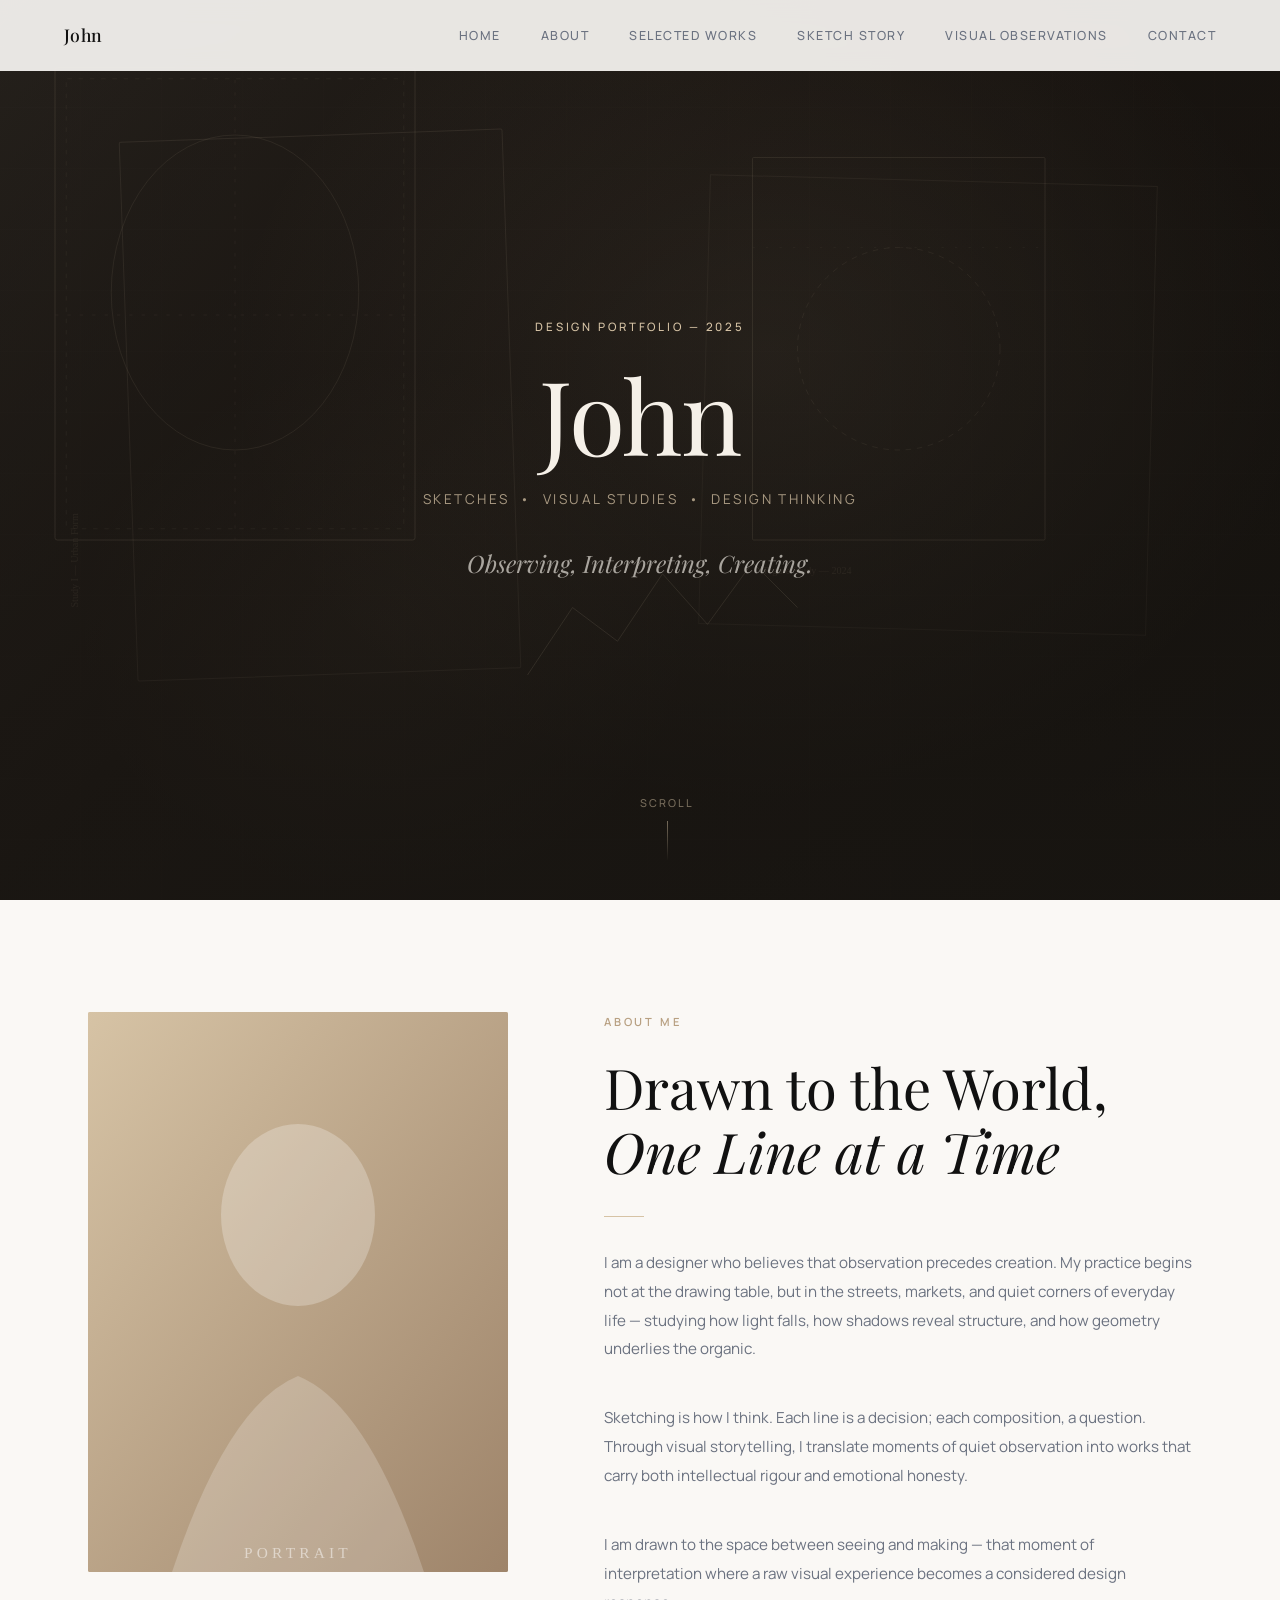
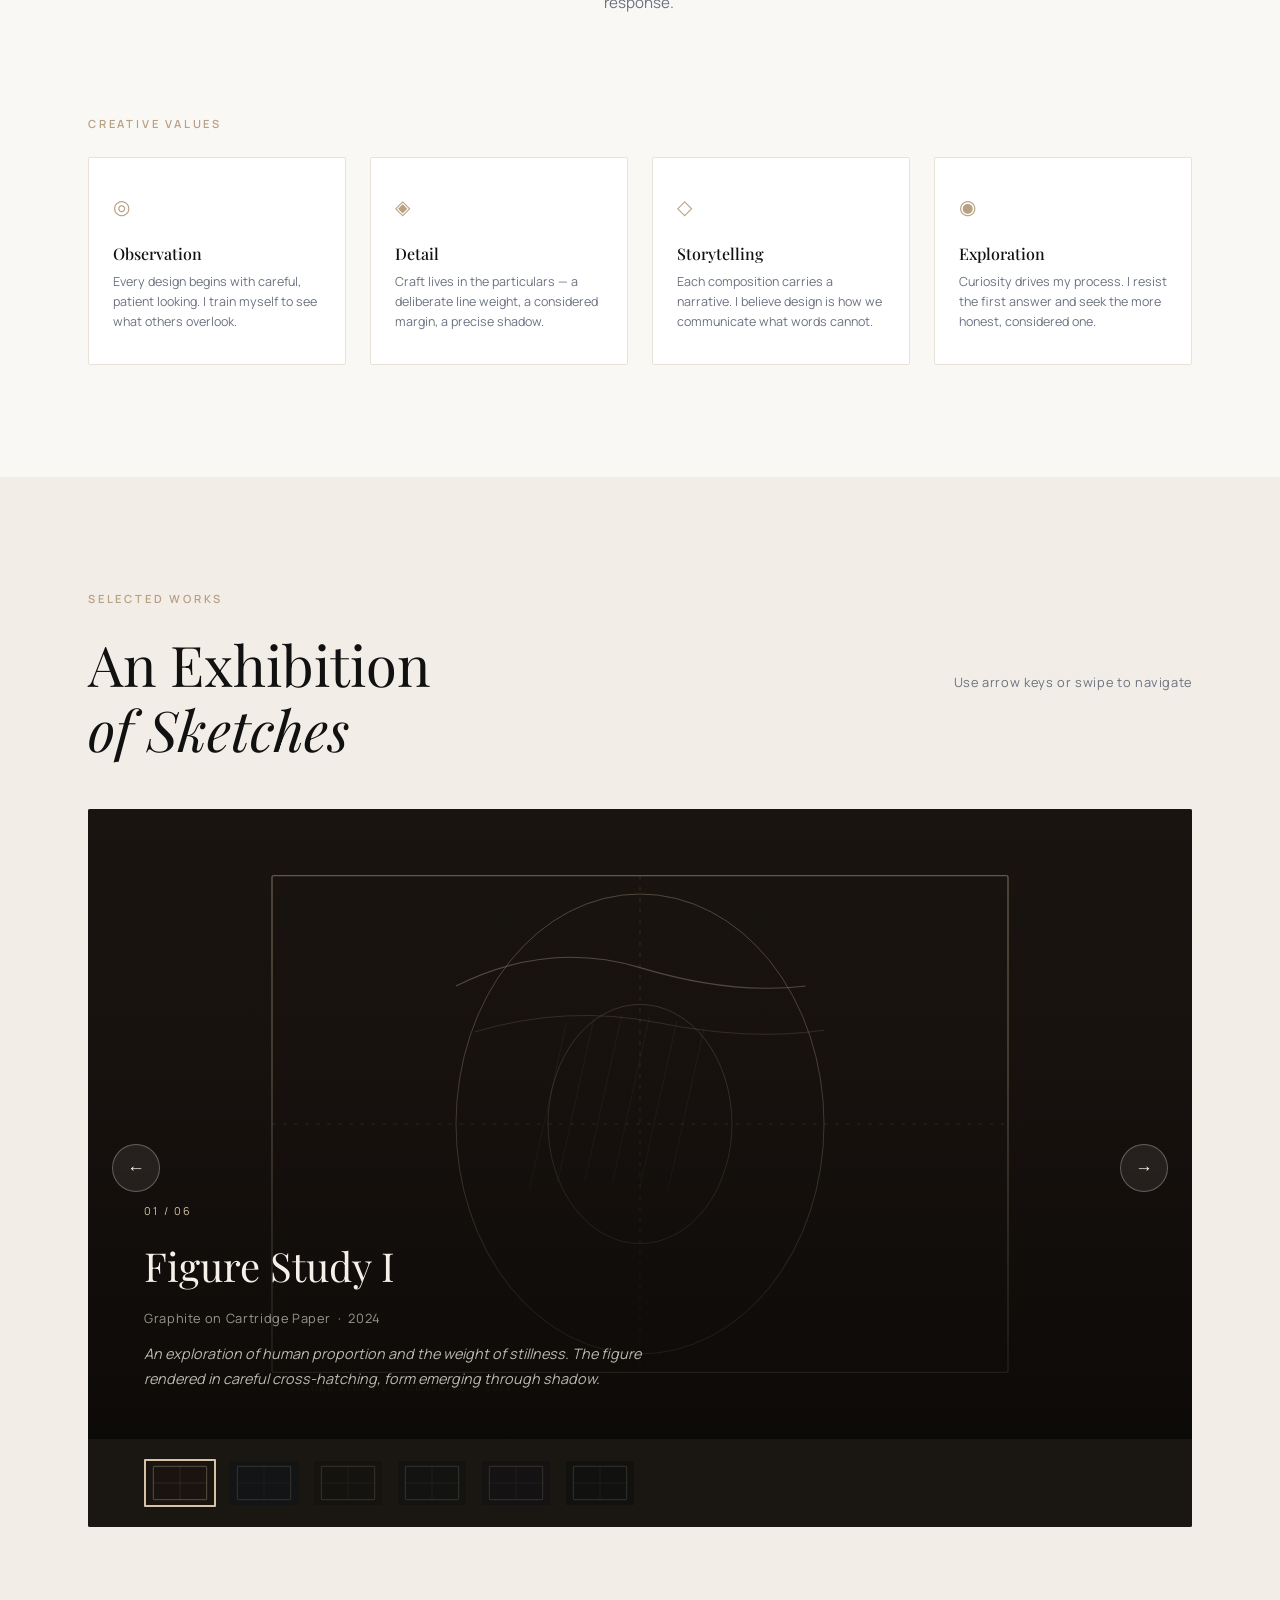
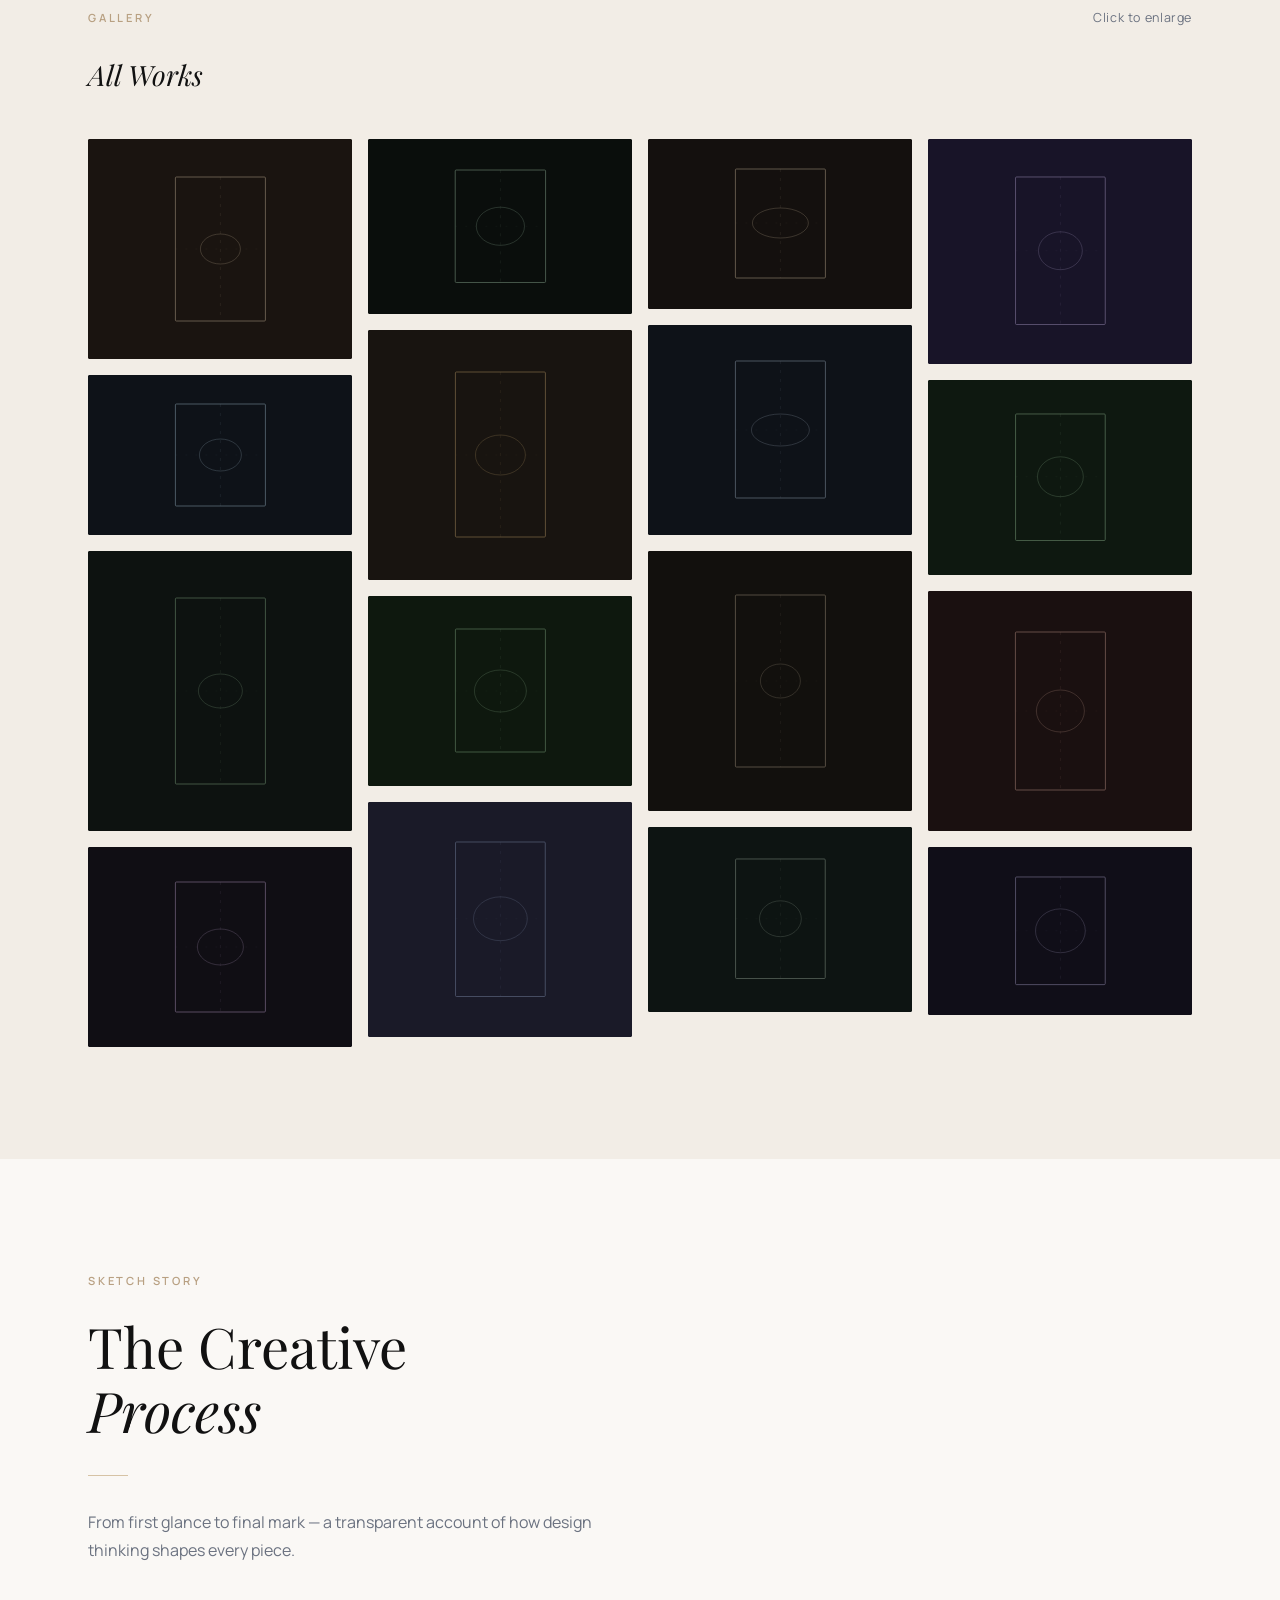
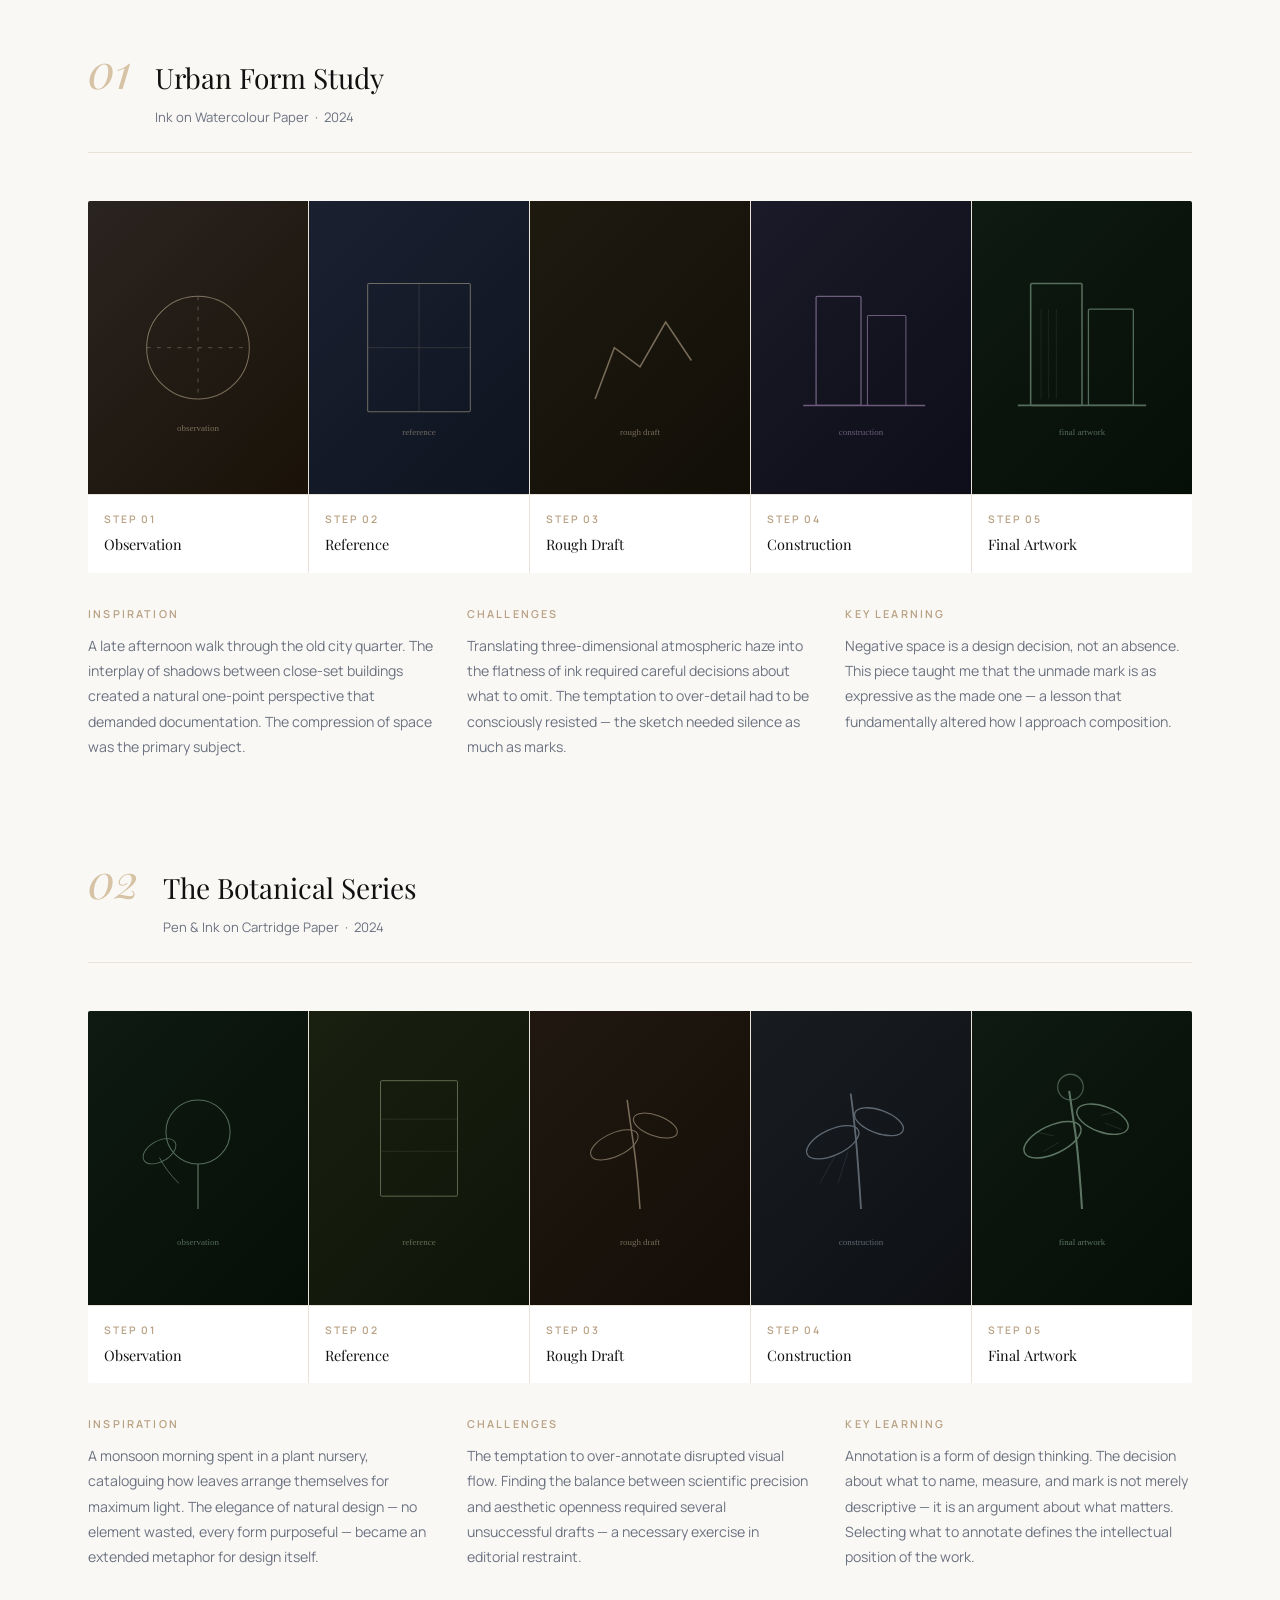
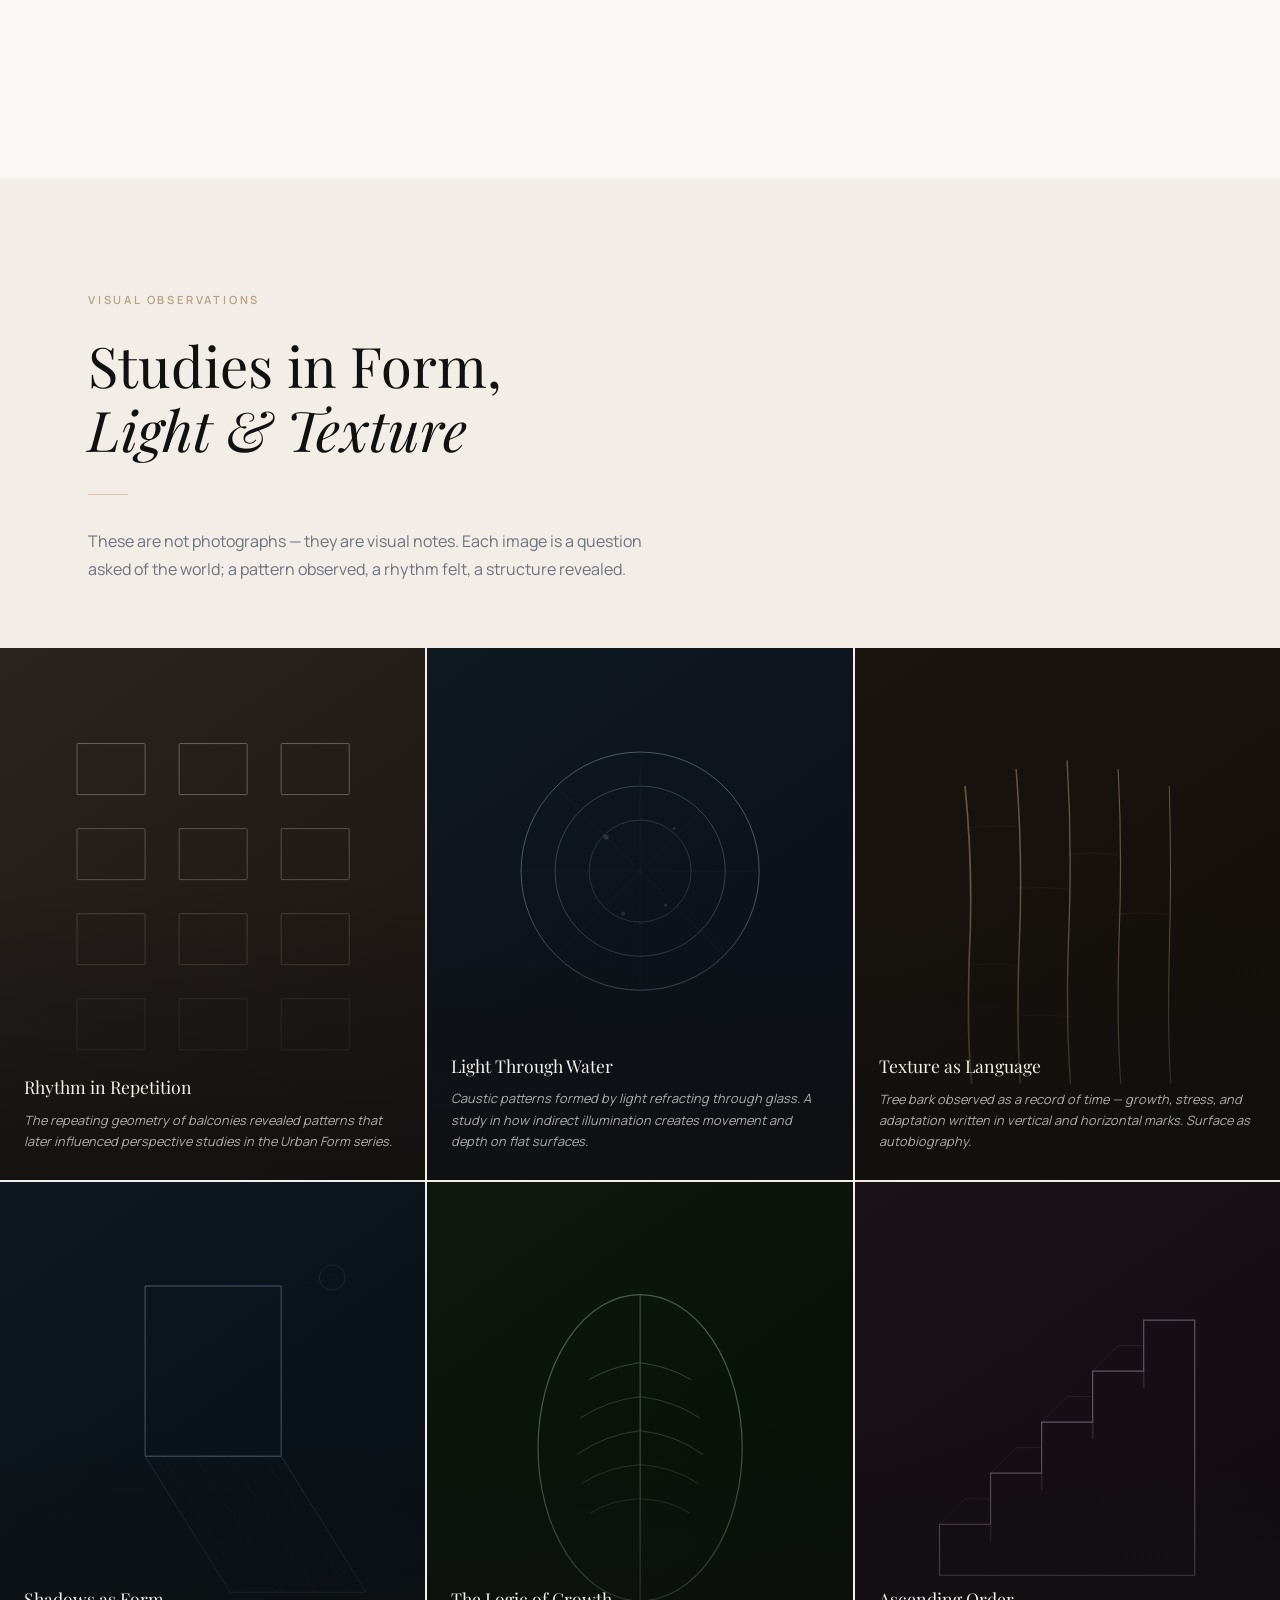
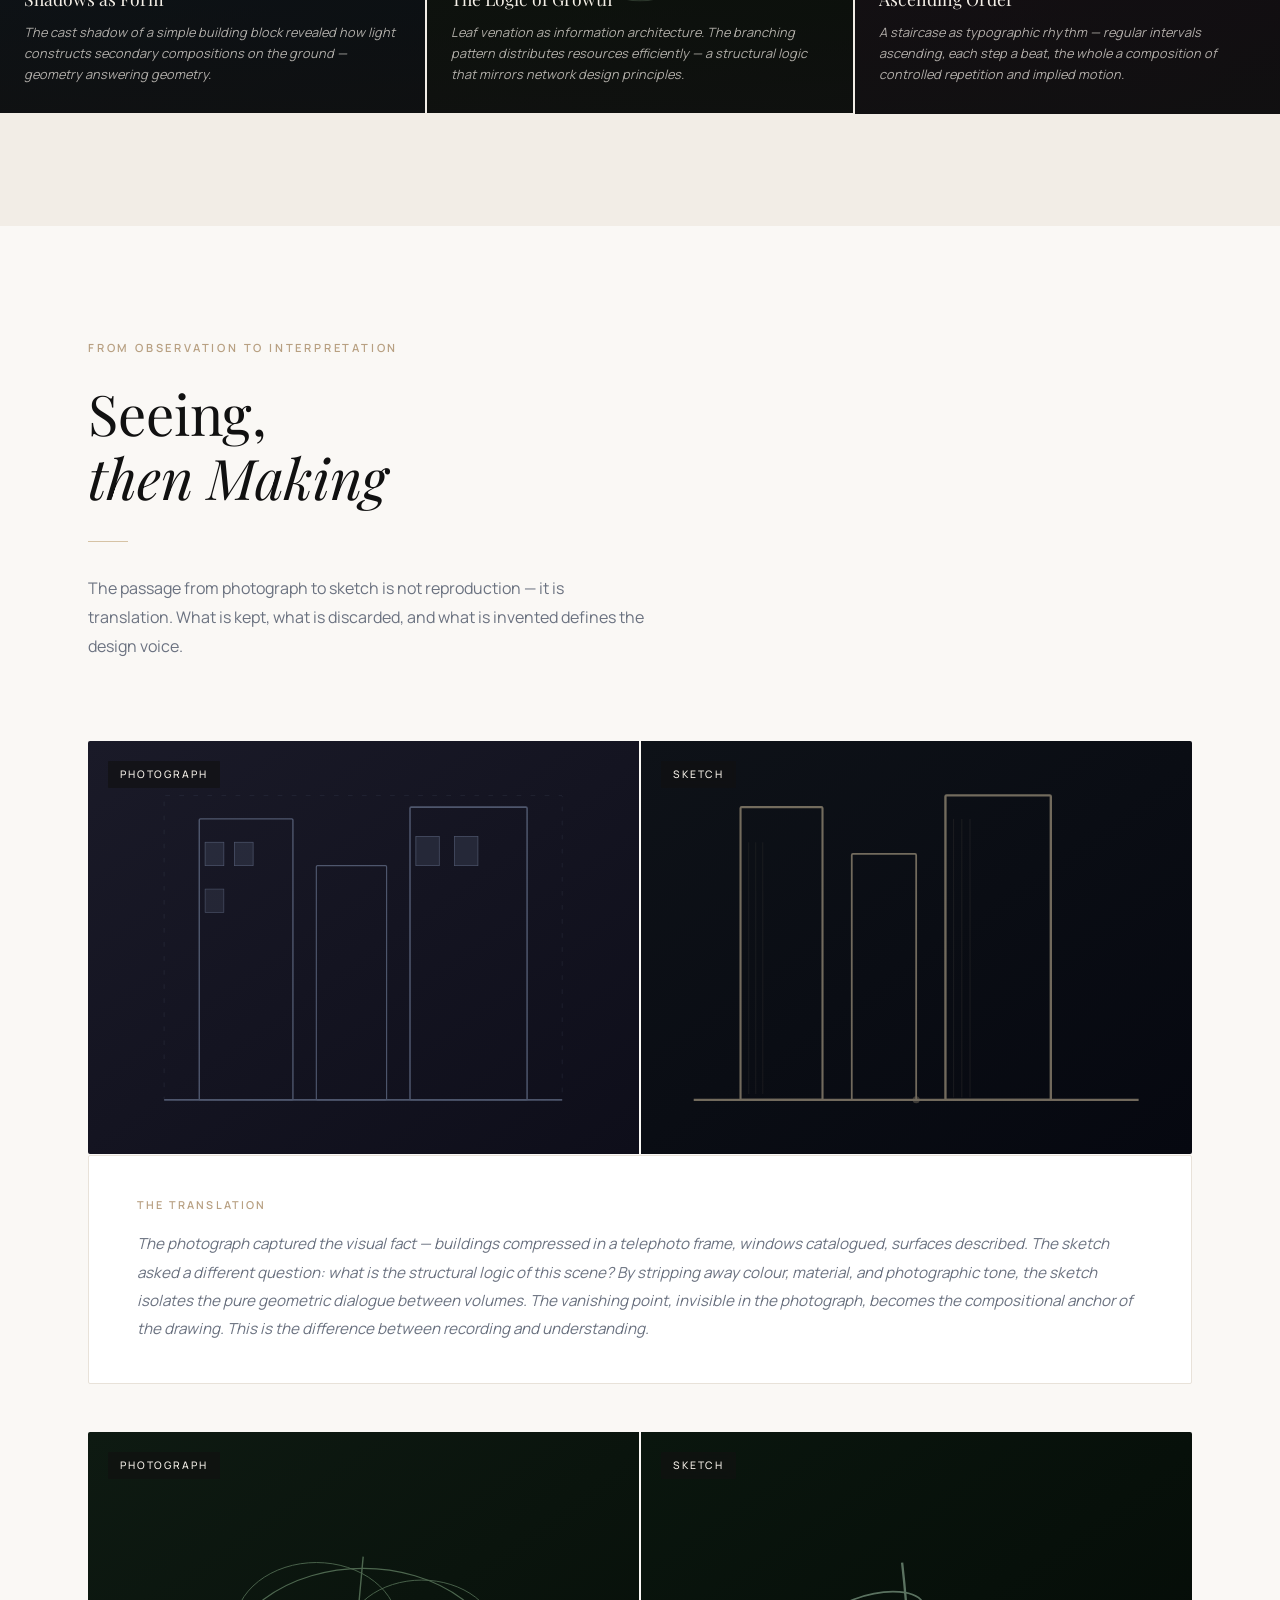
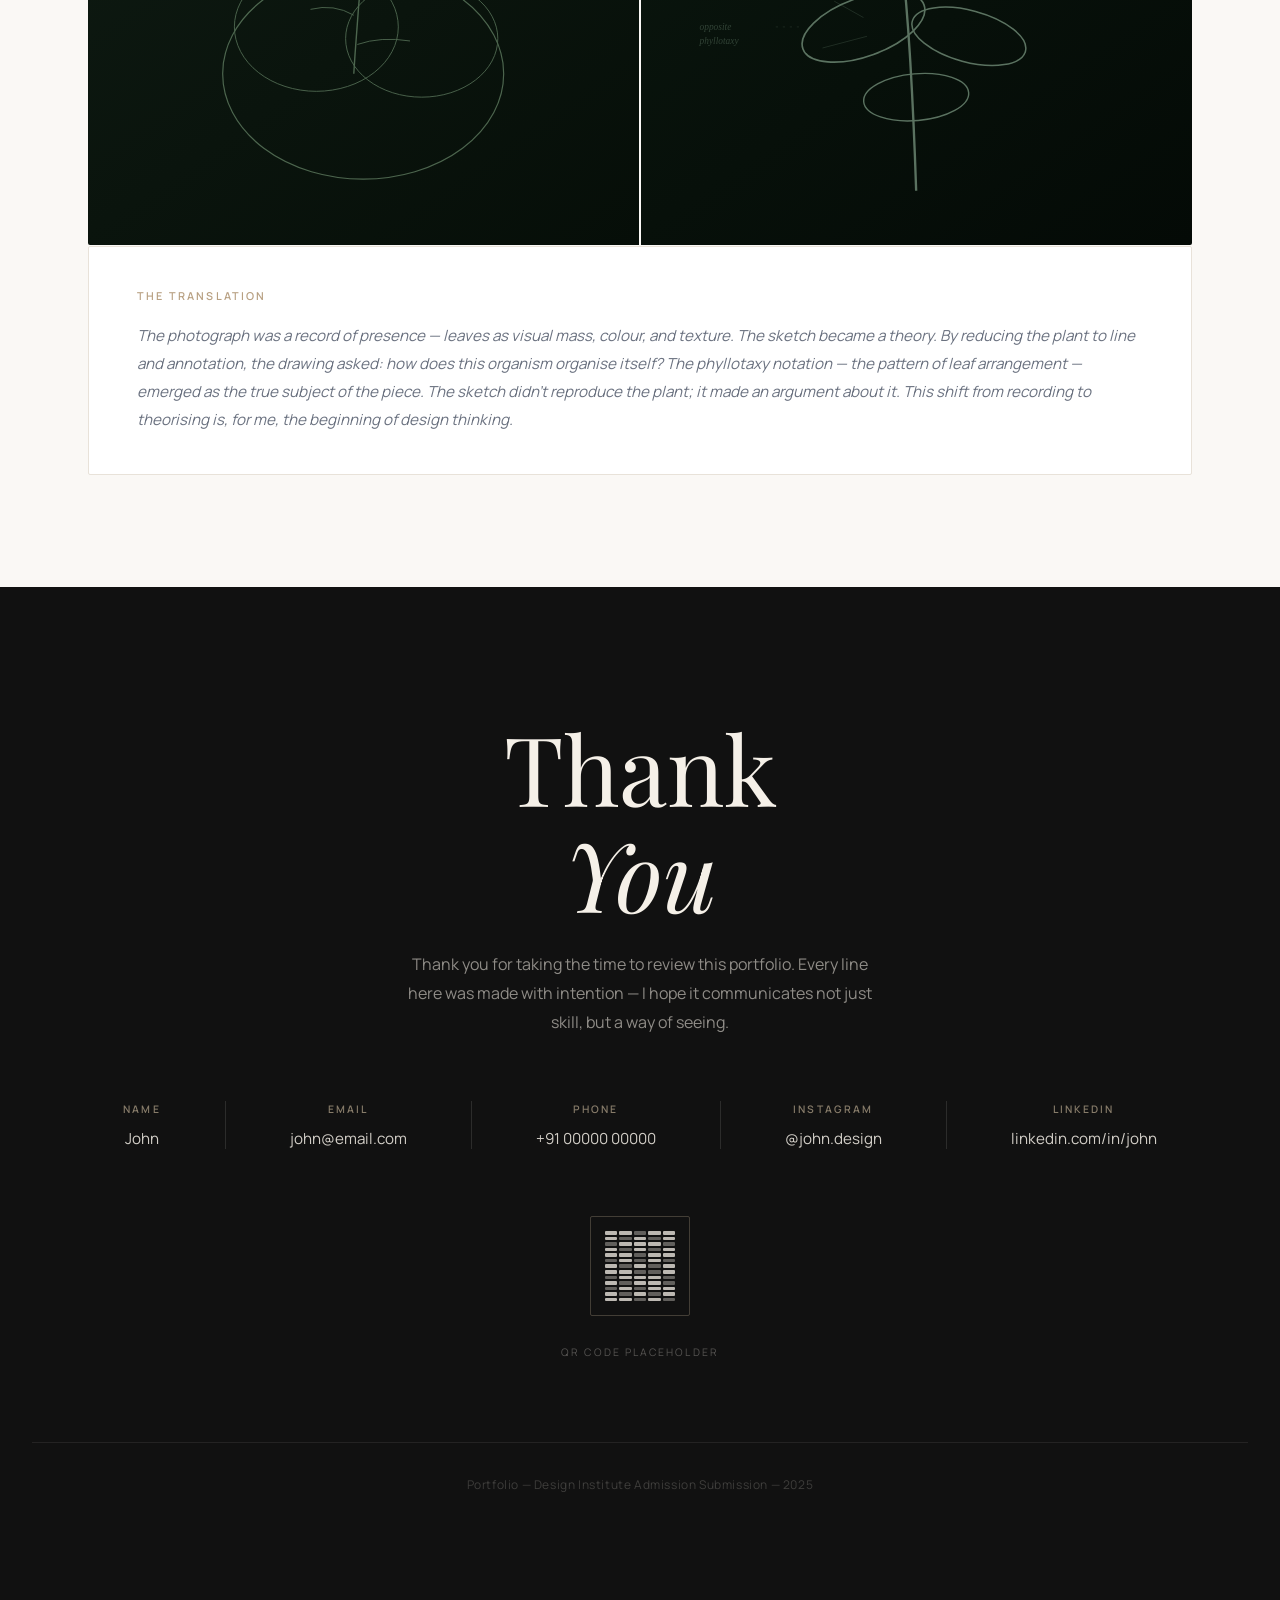
==== index.html @ 0e03eefe "Rename portfolio.html to index.html" ====
<!DOCTYPE html>
<html lang="en">
<head>
<meta charset="UTF-8">
<meta name="viewport" content="width=device-width, initial-scale=1.0">
<title>John — Design Portfolio</title>
<link href="https://fonts.googleapis.com/css2?family=Playfair+Display:ital,wght@0,400;0,500;0,600;0,700;1,400;1,500&family=Manrope:wght@300;400;500;600&display=swap" rel="stylesheet">
<style>
  *, *::before, *::after { margin: 0; padding: 0; box-sizing: border-box; }
  :root {
    --bg: #FAF8F5;
    --ink: #111111;
    --muted: #6B7280;
    --accent: #D6C3A5;
    --accent-dark: #B8A082;
    --border: #E8E2D9;
    --serif: 'Playfair Display', Georgia, serif;
    --sans: 'Manrope', system-ui, sans-serif;
    --white: #FFFFFF;
  }
  html { scroll-behavior: smooth; font-size: 16px; }
  body { background: var(--bg); color: var(--ink); font-family: var(--sans); font-weight: 400; line-height: 1.7; overflow-x: hidden; }

  /* ── NAV ── */
  nav {
    position: fixed; top: 0; left: 0; right: 0; z-index: 100;
    display: flex; align-items: center; justify-content: space-between;
    padding: 1.25rem 4rem;
    background: rgba(250,248,245,0.92);
    backdrop-filter: blur(12px);
    border-bottom: 1px solid transparent;
    transition: border-color 0.4s;
  }
  nav.scrolled { border-color: var(--border); }
  .nav-logo { font-family: var(--serif); font-size: 1.1rem; font-weight: 500; letter-spacing: 0.02em; color: var(--ink); text-decoration: none; }
  .nav-links { display: flex; gap: 2.5rem; list-style: none; }
  .nav-links a { font-size: 0.78rem; letter-spacing: 0.12em; text-transform: uppercase; color: var(--muted); text-decoration: none; transition: color 0.25s; font-weight: 500; }
  .nav-links a:hover { color: var(--ink); }
  .nav-toggle { display: none; background: none; border: none; cursor: pointer; flex-direction: column; gap: 5px; padding: 4px; }
  .nav-toggle span { display: block; width: 22px; height: 1.5px; background: var(--ink); transition: all 0.3s; }
  .mobile-menu { display: none; position: fixed; inset: 0; background: var(--bg); z-index: 99; flex-direction: column; align-items: center; justify-content: center; gap: 2.5rem; }
  .mobile-menu.open { display: flex; }
  .mobile-menu a { font-family: var(--serif); font-size: 2rem; color: var(--ink); text-decoration: none; font-style: italic; }

  /* ── SECTIONS ── */
  section { position: relative; }

  /* ── HERO ── */
  #home {
    min-height: 100vh; display: flex; flex-direction: column; align-items: center; justify-content: center;
    background: #1a1713;
    overflow: hidden;
  }
  .hero-bg {
    position: absolute; inset: 0;
    background: linear-gradient(135deg, #2a2520 0%, #1a1410 40%, #0e0c09 100%);
  }
  .hero-sketch-overlay {
    position: absolute; inset: 0; opacity: 0.18;
    background-image: 
      repeating-linear-gradient(0deg, transparent, transparent 60px, rgba(214,195,165,0.08) 60px, rgba(214,195,165,0.08) 61px),
      repeating-linear-gradient(90deg, transparent, transparent 80px, rgba(214,195,165,0.06) 80px, rgba(214,195,165,0.06) 81px);
  }
  .hero-img-placeholder {
    position: absolute; inset: 0;
    background: 
      radial-gradient(ellipse 60% 70% at 60% 40%, rgba(214,195,165,0.12) 0%, transparent 70%),
      radial-gradient(ellipse 40% 50% at 30% 70%, rgba(180,160,130,0.08) 0%, transparent 60%);
  }
  /* Sketch-like decorative lines */
  .hero-lines { position: absolute; inset: 0; overflow: hidden; }
  .hero-lines::before {
    content: '';
    position: absolute; top: 15%; left: 10%; width: 30%; height: 60%;
    border: 1px solid rgba(214,195,165,0.15);
    border-radius: 2px;
    transform: rotate(-2deg);
  }
  .hero-lines::after {
    content: '';
    position: absolute; top: 20%; left: 55%; width: 35%; height: 50%;
    border: 1px solid rgba(214,195,165,0.1);
    transform: rotate(1.5deg);
  }
  .hero-overlay { position: absolute; inset: 0; background: linear-gradient(to bottom, rgba(26,23,19,0.3) 0%, rgba(26,23,19,0.55) 60%, rgba(26,23,19,0.75) 100%); }
  .hero-content {
    position: relative; z-index: 2; text-align: center; padding: 2rem;
    animation: heroFadeIn 1.8s ease forwards;
  }
  @keyframes heroFadeIn { from { opacity: 0; transform: translateY(24px); } to { opacity: 1; transform: translateY(0); } }
  .hero-eyebrow {
    font-size: 0.72rem; letter-spacing: 0.25em; text-transform: uppercase;
    color: var(--accent); font-family: var(--sans); font-weight: 500; margin-bottom: 1.5rem;
    animation: heroFadeIn 1.8s 0.3s ease both;
  }
  .hero-name {
    font-family: var(--serif); font-size: clamp(3.5rem, 8vw, 7rem);
    color: #F5F0E8; font-weight: 400; line-height: 1.05;
    letter-spacing: -0.01em; margin-bottom: 1.25rem;
    animation: heroFadeIn 1.8s 0.5s ease both;
  }
  .hero-subtitle {
    font-size: 0.85rem; letter-spacing: 0.18em; text-transform: uppercase;
    color: rgba(214,195,165,0.75); margin-bottom: 2rem; font-weight: 400;
    animation: heroFadeIn 1.8s 0.7s ease both;
  }
  .hero-tagline {
    font-family: var(--serif); font-style: italic; font-size: clamp(1.1rem, 2.5vw, 1.5rem);
    color: rgba(245,240,232,0.65); font-weight: 400;
    animation: heroFadeIn 1.8s 0.9s ease both;
  }
  .hero-scroll {
    position: absolute; bottom: 2.5rem; left: 50%; transform: translateX(-50%);
    display: flex; flex-direction: column; align-items: center; gap: 0.5rem; z-index: 2;
    animation: heroFadeIn 1.8s 1.4s ease both; cursor: pointer; text-decoration: none;
  }
  .hero-scroll span { font-size: 0.68rem; letter-spacing: 0.2em; text-transform: uppercase; color: rgba(214,195,165,0.5); font-weight: 500; }
  .scroll-line { width: 1px; height: 40px; background: linear-gradient(to bottom, rgba(214,195,165,0.5), transparent); animation: scrollPulse 2s infinite; }
  @keyframes scrollPulse { 0%,100%{opacity:0.4;transform:scaleY(1)} 50%{opacity:1;transform:scaleY(1.15)} }

  /* ── SECTION WRAPPER ── */
  .section-inner { max-width: 1200px; margin: 0 auto; padding: 0 3rem; }
  .section-pad { padding: 7rem 0; }

  /* ── SECTION LABEL ── */
  .section-label {
    font-size: 0.7rem; letter-spacing: 0.25em; text-transform: uppercase;
    color: var(--accent-dark); font-weight: 600; margin-bottom: 1.5rem; display: block;
  }
  .section-title { font-family: var(--serif); font-size: clamp(2rem, 5vw, 3.5rem); font-weight: 400; line-height: 1.15; margin-bottom: 1.5rem; }
  .section-subtitle { font-size: 1rem; color: var(--muted); line-height: 1.8; max-width: 560px; }

  /* ── DIVIDER ── */
  .divider { width: 40px; height: 1px; background: var(--accent); margin: 2rem 0; }

  /* ── ABOUT ── */
  #about { background: var(--bg); }
  .about-grid { display: grid; grid-template-columns: 1fr 1.4fr; gap: 6rem; align-items: start; margin-bottom: 6rem; }
  .about-img-wrap { position: relative; }
  .about-img {
    width: 100%; aspect-ratio: 3/4; background: #E8E2D9;
    border-radius: 2px; overflow: hidden; position: relative;
  }
  .about-img-inner {
    width: 100%; height: 100%;
    background: linear-gradient(160deg, #D6C3A5 0%, #C4AD8E 40%, #A8906E 100%);
    display: flex; align-items: flex-end; padding: 2rem;
  }
  .img-caption { font-size: 0.72rem; letter-spacing: 0.1em; text-transform: uppercase; color: rgba(17,17,17,0.45); font-weight: 500; }
  .about-img-border {
    position: absolute; top: -12px; left: -12px; right: 12px; bottom: -12px;
    border: 1px solid var(--accent); border-radius: 2px; pointer-events: none; z-index: -1;
  }
  .about-text .section-title { margin-bottom: 0.75rem; }
  .about-body { font-size: 0.95rem; color: var(--muted); line-height: 1.9; margin-bottom: 2.5rem; }
  .values-grid { display: grid; grid-template-columns: repeat(4,1fr); gap: 1.5rem; }
  .value-card {
    padding: 2rem 1.5rem; border: 1px solid var(--border); border-radius: 2px;
    background: var(--white); transition: border-color 0.3s, transform 0.3s;
    cursor: default;
  }
  .value-card:hover { border-color: var(--accent); transform: translateY(-3px); }
  .value-icon { font-size: 1.25rem; margin-bottom: 1rem; color: var(--accent-dark); }
  .value-name { font-family: var(--serif); font-size: 1rem; font-weight: 500; margin-bottom: 0.35rem; }
  .value-desc { font-size: 0.78rem; color: var(--muted); line-height: 1.6; }

  /* ── WORKS ── */
  #works { background: #F2EDE6; }
  .carousel-wrap { position: relative; overflow: hidden; border-radius: 2px; margin-bottom: 5rem; background: #1a1713; }
  .carousel-slides { display: flex; transition: transform 0.7s cubic-bezier(0.25,0.46,0.45,0.94); }
  .carousel-slide {
    min-width: 100%; height: 70vh; min-height: 480px; position: relative;
    display: flex; align-items: flex-end;
  }
  .slide-bg {
    position: absolute; inset: 0;
    display: flex; align-items: center; justify-content: center; overflow: hidden;
  }
  .slide-bg svg { width: 100%; height: 100%; opacity: 0.7; }
  .slide-overlay { position: absolute; inset: 0; background: linear-gradient(to top, rgba(10,8,6,0.85) 0%, rgba(10,8,6,0.2) 60%, transparent 100%); }
  .slide-info { position: relative; z-index: 2; padding: 3rem 3.5rem; color: #F5F0E8; }
  .slide-num { font-size: 0.68rem; letter-spacing: 0.2em; text-transform: uppercase; color: var(--accent); margin-bottom: 0.75rem; }
  .slide-title { font-family: var(--serif); font-size: clamp(1.5rem,4vw,2.5rem); font-weight: 400; margin-bottom: 0.5rem; }
  .slide-meta { font-size: 0.8rem; color: rgba(245,240,232,0.6); letter-spacing: 0.05em; margin-bottom: 0.75rem; }
  .slide-caption { font-size: 0.9rem; color: rgba(245,240,232,0.75); max-width: 500px; line-height: 1.7; font-style: italic; }
  .carousel-nav { position: absolute; top: 50%; transform: translateY(-50%); z-index: 10; display: flex; gap: 0; }
  .carousel-nav.prev { left: 1.5rem; }
  .carousel-nav.next { right: 1.5rem; }
  .carousel-btn {
    width: 48px; height: 48px; border: 1px solid rgba(245,240,232,0.3); border-radius: 50%;
    background: rgba(245,240,232,0.08); color: #F5F0E8; cursor: pointer; font-size: 1.1rem;
    display: flex; align-items: center; justify-content: center; transition: all 0.25s;
    backdrop-filter: blur(4px);
  }
  .carousel-btn:hover { background: rgba(245,240,232,0.18); border-color: rgba(245,240,232,0.6); }
  .thumbnails { display: flex; gap: 0.75rem; padding: 1.25rem 3.5rem; background: #1a1713; overflow-x: auto; scrollbar-width: none; }
  .thumbnails::-webkit-scrollbar { display: none; }
  .thumb {
    width: 72px; height: 48px; flex-shrink: 0; cursor: pointer; border: 2px solid transparent;
    border-radius: 1px; overflow: hidden; transition: border-color 0.25s; opacity: 0.5;
    display: flex; align-items: center; justify-content: center;
  }
  .thumb.active { border-color: var(--accent); opacity: 1; }
  .thumb-inner { width: 100%; height: 100%; }

  /* ── MASONRY ── */
  .masonry-header { display: flex; align-items: baseline; justify-content: space-between; margin-bottom: 2.5rem; }
  .masonry-grid { columns: 4; column-gap: 1rem; }
  .masonry-item {
    break-inside: avoid; margin-bottom: 1rem; cursor: pointer; overflow: hidden;
    border-radius: 1px; position: relative;
  }
  .masonry-item-inner {
    width: 100%; transition: transform 0.5s cubic-bezier(0.25,0.46,0.45,0.94);
    display: block;
  }
  .masonry-item:hover .masonry-item-inner { transform: scale(1.03); }
  .masonry-placeholder {
    width: 100%; display: block; border-radius: 1px;
  }
  .masonry-hover {
    position: absolute; inset: 0; background: rgba(17,17,17,0); 
    display: flex; align-items: flex-end; padding: 1rem;
    transition: background 0.35s;
  }
  .masonry-item:hover .masonry-hover { background: rgba(17,17,17,0.45); }
  .masonry-hover-text { color: #F5F0E8; font-size: 0.75rem; font-weight: 500; letter-spacing: 0.05em; opacity: 0; transform: translateY(6px); transition: all 0.3s 0.05s; }
  .masonry-item:hover .masonry-hover-text { opacity: 1; transform: translateY(0); }

  /* ── LIGHTBOX ── */
  .lightbox {
    position: fixed; inset: 0; background: rgba(10,8,6,0.95); z-index: 200;
    display: none; align-items: center; justify-content: center; padding: 2rem;
  }
  .lightbox.open { display: flex; }
  .lightbox-inner { max-width: 80vw; max-height: 85vh; position: relative; }
  .lightbox-img { width: 100%; height: 100%; max-height: 80vh; object-fit: contain; border-radius: 1px; }
  .lightbox-close {
    position: absolute; top: -3rem; right: 0; background: none; border: none;
    color: rgba(245,240,232,0.6); font-size: 1.5rem; cursor: pointer; 
    font-family: var(--serif); transition: color 0.2s;
  }
  .lightbox-close:hover { color: #F5F0E8; }
  .lightbox-caption { text-align: center; margin-top: 1rem; color: rgba(245,240,232,0.5); font-size: 0.8rem; font-style: italic; }

  /* ── SKETCH STORY ── */
  #sketch-story { background: var(--bg); }
  .story-project { margin-bottom: 6rem; }
  .story-project-header { display: flex; align-items: baseline; gap: 1.5rem; margin-bottom: 3rem; border-bottom: 1px solid var(--border); padding-bottom: 1.5rem; }
  .story-num { font-family: var(--serif); font-size: 3rem; color: var(--accent); font-style: italic; line-height: 1; flex-shrink: 0; }
  .story-project-title { font-family: var(--serif); font-size: 1.75rem; font-weight: 400; }
  .story-stages { display: grid; grid-template-columns: repeat(5,1fr); gap: 1px; background: var(--border); border-radius: 2px; overflow: hidden; margin-bottom: 2rem; }
  .story-stage { background: var(--bg); padding: 0; position: relative; }
  .stage-img { width: 100%; aspect-ratio: 3/4; display: block; }
  .stage-label {
    padding: 1rem; background: var(--white); border-top: 1px solid var(--border);
  }
  .stage-step { font-size: 0.65rem; letter-spacing: 0.18em; text-transform: uppercase; color: var(--accent-dark); margin-bottom: 0.2rem; font-weight: 600; }
  .stage-name { font-family: var(--serif); font-size: 0.9rem; }
  .story-arrow { display: flex; align-items: center; justify-content: center; position: absolute; right: -13px; top: 35%; z-index: 2; width: 26px; height: 26px; background: var(--accent); border-radius: 50%; font-size: 0.7rem; color: var(--white); flex-shrink: 0; }
  .story-description { display: grid; grid-template-columns: repeat(3,1fr); gap: 2rem; }
  .story-desc-block { }
  .story-desc-label { font-size: 0.68rem; letter-spacing: 0.2em; text-transform: uppercase; color: var(--accent-dark); font-weight: 600; margin-bottom: 0.6rem; }
  .story-desc-text { font-size: 0.88rem; color: var(--muted); line-height: 1.8; }

  /* ── VISUAL OBSERVATIONS ── */
  #observations { background: #F2EDE6; }
  .obs-grid { display: grid; grid-template-columns: repeat(3,1fr); gap: 2px; margin-top: 4rem; }
  .obs-item { position: relative; overflow: hidden; aspect-ratio: 4/5; cursor: default; }
  .obs-img { width: 100%; height: 100%; object-fit: cover; display: block; transition: transform 0.7s cubic-bezier(0.25,0.46,0.45,0.94); }
  .obs-item:hover .obs-img { transform: scale(1.04); }
  .obs-overlay { position: absolute; inset: 0; background: linear-gradient(to top, rgba(17,17,17,0.8) 0%, transparent 55%); transition: opacity 0.4s; }
  .obs-text { position: absolute; bottom: 0; left: 0; right: 0; padding: 1.75rem 1.5rem; color: #F5F0E8; }
  .obs-title { font-family: var(--serif); font-size: 1.1rem; font-weight: 400; margin-bottom: 0.5rem; }
  .obs-note { font-size: 0.8rem; color: rgba(245,240,232,0.7); line-height: 1.65; font-style: italic; }

  /* ── SPLIT SCREEN ── */
  #split { background: var(--bg); }
  .split-intro { max-width: 600px; margin-bottom: 5rem; }
  .split-pair { display: grid; grid-template-columns: 1fr 1fr; gap: 2px; border-radius: 2px; overflow: hidden; margin-bottom: 1px; }
  .split-side { position: relative; aspect-ratio: 4/3; overflow: hidden; }
  .split-img { width: 100%; height: 100%; object-fit: cover; display: block; }
  .split-badge {
    position: absolute; top: 1.25rem; left: 1.25rem;
    font-size: 0.65rem; letter-spacing: 0.18em; text-transform: uppercase;
    background: rgba(17,17,17,0.65); color: #F5F0E8; padding: 0.3rem 0.75rem;
    border-radius: 1px; font-weight: 500; backdrop-filter: blur(4px);
  }
  .split-explanation { background: var(--white); border: 1px solid var(--border); border-radius: 2px; padding: 2.5rem 3rem; margin-top: 1px; }
  .split-exp-label { font-size: 0.68rem; letter-spacing: 0.2em; text-transform: uppercase; color: var(--accent-dark); font-weight: 600; margin-bottom: 1rem; }
  .split-exp-text { font-size: 0.95rem; color: var(--muted); line-height: 1.85; font-style: italic; }

  /* ── CONTACT ── */
  #contact { background: #111111; color: #F5F0E8; }
  .contact-inner { text-align: center; padding: 8rem 2rem; }
  .contact-thank { font-family: var(--serif); font-size: clamp(3rem, 8vw, 6rem); font-weight: 400; line-height: 1.1; margin-bottom: 1.5rem; }
  .contact-sub { font-size: 1rem; color: rgba(245,240,232,0.55); max-width: 480px; margin: 0 auto 4rem; line-height: 1.8; }
  .contact-grid { display: flex; gap: 4rem; justify-content: center; flex-wrap: wrap; margin-bottom: 4rem; }
  .contact-item { text-align: center; }
  .contact-label { font-size: 0.65rem; letter-spacing: 0.2em; text-transform: uppercase; color: rgba(214,195,165,0.6); font-weight: 600; margin-bottom: 0.5rem; }
  .contact-value { font-size: 0.95rem; color: rgba(245,240,232,0.85); }
  .contact-value a { color: inherit; text-decoration: none; }
  .contact-value a:hover { color: var(--accent); }
  .contact-divider { width: 1px; height: 48px; background: rgba(245,240,232,0.12); }
  .qr-placeholder {
    width: 100px; height: 100px; border: 1px solid rgba(214,195,165,0.25); border-radius: 2px;
    margin: 0 auto 1rem; display: flex; align-items: center; justify-content: center;
    flex-direction: column; gap: 6px;
  }
  .qr-inner {
    display: grid; grid-template-columns: repeat(5,1fr); gap: 2px; width: 70px; height: 70px;
  }
  .qr-cell { background: rgba(245,240,232,0.35); border-radius: 1px; }
  .qr-cell.filled { background: rgba(245,240,232,0.75); }
  .qr-label { font-size: 0.65rem; letter-spacing: 0.15em; text-transform: uppercase; color: rgba(245,240,232,0.3); }
  .contact-footer { margin-top: 5rem; padding-top: 2rem; border-top: 1px solid rgba(245,240,232,0.08); }
  .contact-footer p { font-size: 0.75rem; color: rgba(245,240,232,0.2); letter-spacing: 0.05em; }

  /* ── FADE IN OBSERVER ── */
  .fade-in { opacity: 0; transform: translateY(28px); transition: opacity 0.8s ease, transform 0.8s ease; }
  .fade-in.visible { opacity: 1; transform: none; }

  /* ── RESPONSIVE ── */
  @media (max-width: 1024px) {
    nav { padding: 1.25rem 2rem; }
    .nav-links { gap: 1.75rem; }
    .section-inner { padding: 0 2rem; }
    .about-grid { gap: 3rem; }
    .values-grid { grid-template-columns: repeat(2,1fr); }
    .masonry-grid { columns: 3; }
    .story-stages { grid-template-columns: repeat(3,1fr); }
    .story-description { grid-template-columns: 1fr 1fr; }
  }
  @media (max-width: 768px) {
    .nav-links { display: none; }
    .nav-toggle { display: flex; }
    .section-pad { padding: 5rem 0; }
    .about-grid { grid-template-columns: 1fr; gap: 3rem; }
    .about-img { aspect-ratio: 4/3; }
    .values-grid { grid-template-columns: 1fr 1fr; }
    .masonry-grid { columns: 2; }
    .story-stages { grid-template-columns: 1fr 1fr; }
    .story-description { grid-template-columns: 1fr; }
    .obs-grid { grid-template-columns: 1fr 1fr; }
    .split-pair { grid-template-columns: 1fr; }
    .contact-grid { gap: 2rem; }
    .contact-divider { display: none; }
  }
  @media (max-width: 480px) {
    .masonry-grid { columns: 1; }
    .values-grid { grid-template-columns: 1fr; }
    .obs-grid { grid-template-columns: 1fr; }
  }
</style>
</head>
<body>

<!-- MOBILE MENU -->
<div class="mobile-menu" id="mobileMenu">
  <a href="#home" onclick="closeMobile()">Home</a>
  <a href="#about" onclick="closeMobile()">About</a>
  <a href="#works" onclick="closeMobile()">Selected Works</a>
  <a href="#sketch-story" onclick="closeMobile()">Sketch Story</a>
  <a href="#observations" onclick="closeMobile()">Observations</a>
  <a href="#contact" onclick="closeMobile()">Contact</a>
</div>

<!-- NAV -->
<nav id="navbar">
  <a href="#home" class="nav-logo">John</a>
  <ul class="nav-links">
    <li><a href="#home">Home</a></li>
    <li><a href="#about">About</a></li>
    <li><a href="#works">Selected Works</a></li>
    <li><a href="#sketch-story">Sketch Story</a></li>
    <li><a href="#observations">Visual Observations</a></li>
    <li><a href="#contact">Contact</a></li>
  </ul>
  <button class="nav-toggle" id="navToggle" aria-label="Menu">
    <span></span><span></span><span></span>
  </button>
</nav>

<!-- ══ PAGE 1: HERO ══ -->
<section id="home">
  <div class="hero-bg"></div>
  <div class="hero-sketch-overlay"></div>
  <div class="hero-img-placeholder"></div>
  <div class="hero-lines"></div>
  <div class="hero-overlay"></div>
  
  <!-- Sketch-like SVG decoration -->
  <svg style="position:absolute;inset:0;width:100%;height:100%;pointer-events:none;opacity:0.12" viewBox="0 0 1200 800" preserveAspectRatio="xMidYMid slice">
    <rect x="80" y="60" width="320" height="420" rx="2" fill="none" stroke="#D6C3A5" stroke-width="0.8"/>
    <rect x="90" y="70" width="300" height="400" rx="1" fill="none" stroke="#D6C3A5" stroke-width="0.4" stroke-dasharray="4,6"/>
    <ellipse cx="240" cy="260" rx="110" ry="140" fill="none" stroke="#D6C3A5" stroke-width="0.6"/>
    <line x1="80" y1="280" x2="400" y2="280" stroke="#D6C3A5" stroke-width="0.4" stroke-dasharray="3,8"/>
    <line x1="240" y1="60" x2="240" y2="480" stroke="#D6C3A5" stroke-width="0.4" stroke-dasharray="3,8"/>
    <rect x="700" y="140" width="260" height="340" rx="1" fill="none" stroke="#D6C3A5" stroke-width="0.7"/>
    <circle cx="830" cy="310" r="90" fill="none" stroke="#D6C3A5" stroke-width="0.5" stroke-dasharray="5,5"/>
    <line x1="700" y1="220" x2="960" y2="220" stroke="#D6C3A5" stroke-width="0.3" stroke-dasharray="2,10"/>
    <polyline points="500,600 540,540 580,570 620,510 660,555 700,500 740,540" fill="none" stroke="#D6C3A5" stroke-width="0.8"/>
    <text x="100" y="540" fill="#D6C3A5" font-size="9" font-family="serif" opacity="0.6" transform="rotate(-90 100 540)">Study I — Urban Form</text>
    <text x="710" y="510" fill="#D6C3A5" font-size="9" font-family="serif" opacity="0.6">Figure Study — 2024</text>
  </svg>

  <div class="hero-content">
    <p class="hero-eyebrow">Design Portfolio — 2025</p>
    <h1 class="hero-name">John</h1>
    <p class="hero-subtitle">Sketches&nbsp; • &nbsp;Visual Studies&nbsp; • &nbsp;Design Thinking</p>
    <p class="hero-tagline">Observing, Interpreting, Creating.</p>
  </div>
  <a href="#about" class="hero-scroll">
    <span>Scroll</span>
    <div class="scroll-line"></div>
  </a>
</section>

<!-- ══ PAGE 2: ABOUT ══ -->
<section id="about" class="section-pad">
  <div class="section-inner">
    <div class="about-grid fade-in">
      <div class="about-img-wrap">
        <div class="about-img">
          <div class="about-img-inner">
            <!-- Replace src with actual portrait -->
            <svg viewBox="0 0 300 400" xmlns="http://www.w3.org/2000/svg" style="position:absolute;inset:0;width:100%;height:100%">
              <defs>
                <linearGradient id="pg" x1="0%" y1="0%" x2="100%" y2="100%">
                  <stop offset="0%" style="stop-color:#D6C3A5"/>
                  <stop offset="100%" style="stop-color:#9E846A"/>
                </linearGradient>
              </defs>
              <rect width="300" height="400" fill="url(#pg)"/>
              <ellipse cx="150" cy="145" rx="55" ry="65" fill="rgba(255,255,255,0.25)"/>
              <path d="M60,400 Q100,280 150,260 Q200,280 240,400" fill="rgba(255,255,255,0.2)"/>
              <text x="150" y="390" text-anchor="middle" font-family="serif" font-size="11" fill="rgba(255,255,255,0.5)" letter-spacing="3">PORTRAIT</text>
            </svg>
            <p class="img-caption">John — Designer</p>
          </div>
        </div>
        <div class="about-img-border"></div>
      </div>

      <div class="about-text">
        <span class="section-label">About Me</span>
        <h2 class="section-title">Drawn to the World,<br><em>One Line at a Time</em></h2>
        <div class="divider"></div>
        <p class="about-body">
          I am a designer who believes that observation precedes creation. My practice begins not at the drawing table, but in the streets, markets, and quiet corners of everyday life — studying how light falls, how shadows reveal structure, and how geometry underlies the organic.
        </p>
        <p class="about-body">
          Sketching is how I think. Each line is a decision; each composition, a question. Through visual storytelling, I translate moments of quiet observation into works that carry both intellectual rigour and emotional honesty.
        </p>
        <p class="about-body" style="margin-bottom:0">
          I am drawn to the space between seeing and making — that moment of interpretation where a raw visual experience becomes a considered design response.
        </p>
      </div>
    </div>

    <!-- Creative Values -->
    <div class="fade-in">
      <span class="section-label">Creative Values</span>
      <div class="values-grid" style="margin-top:1.5rem">
        <div class="value-card">
          <div class="value-icon">◎</div>
          <div class="value-name">Observation</div>
          <div class="value-desc">Every design begins with careful, patient looking. I train myself to see what others overlook.</div>
        </div>
        <div class="value-card">
          <div class="value-icon">◈</div>
          <div class="value-name">Detail</div>
          <div class="value-desc">Craft lives in the particulars — a deliberate line weight, a considered margin, a precise shadow.</div>
        </div>
        <div class="value-card">
          <div class="value-icon">◇</div>
          <div class="value-name">Storytelling</div>
          <div class="value-desc">Each composition carries a narrative. I believe design is how we communicate what words cannot.</div>
        </div>
        <div class="value-card">
          <div class="value-icon">◉</div>
          <div class="value-name">Exploration</div>
          <div class="value-desc">Curiosity drives my process. I resist the first answer and seek the more honest, considered one.</div>
        </div>
      </div>
    </div>
  </div>
</section>

<!-- ══ PAGE 3–4: SELECTED WORKS ══ -->
<section id="works" class="section-pad">
  <div class="section-inner">
    <div class="fade-in" style="margin-bottom:3rem">
      <span class="section-label">Selected Works</span>
      <div style="display:flex;align-items:baseline;justify-content:space-between;flex-wrap:wrap;gap:1rem">
        <h2 class="section-title" style="margin-bottom:0">An Exhibition<br><em>of Sketches</em></h2>
        <p style="font-size:0.8rem;color:var(--muted);letter-spacing:0.05em">Use arrow keys or swipe to navigate</p>
      </div>
    </div>

    <!-- CAROUSEL -->
    <div class="carousel-wrap fade-in" id="carousel">
      <div class="carousel-slides" id="carouselSlides">

        <!-- Slide 1 -->
        <div class="carousel-slide">
          <div class="slide-bg">
            <svg viewBox="0 0 1200 700" xmlns="http://www.w3.org/2000/svg" preserveAspectRatio="xMidYMid slice" style="width:100%;height:100%;position:absolute;inset:0">
              <rect width="1200" height="700" fill="#1a1410"/>
              <rect x="200" y="80" width="800" height="540" rx="2" fill="none" stroke="#D6C3A5" stroke-width="1.5" opacity="0.6"/>
              <line x1="600" y1="80" x2="600" y2="620" stroke="#D6C3A5" stroke-width="0.6" stroke-dasharray="4,8" opacity="0.4"/>
              <line x1="200" y1="350" x2="1000" y2="350" stroke="#D6C3A5" stroke-width="0.6" stroke-dasharray="4,8" opacity="0.4"/>
              <ellipse cx="600" cy="350" rx="200" ry="250" fill="none" stroke="#D6C3A5" stroke-width="1" opacity="0.5"/>
              <ellipse cx="600" cy="350" rx="100" ry="130" fill="none" stroke="#D6C3A5" stroke-width="0.8" opacity="0.4"/>
              <path d="M400,200 Q500,150 600,180 Q700,210 780,200" fill="none" stroke="#D6C3A5" stroke-width="1.2" opacity="0.5"/>
              <path d="M420,250 Q520,220 620,240 Q720,260 800,248" fill="none" stroke="#D6C3A5" stroke-width="0.8" opacity="0.35"/>
              <!-- shading lines -->
              <line x1="520" y1="240" x2="480" y2="420" stroke="#D6C3A5" stroke-width="0.5" opacity="0.2"/>
              <line x1="550" y1="235" x2="510" y2="415" stroke="#D6C3A5" stroke-width="0.5" opacity="0.2"/>
              <line x1="580" y1="232" x2="540" y2="412" stroke="#D6C3A5" stroke-width="0.5" opacity="0.2"/>
              <line x1="610" y1="234" x2="570" y2="414" stroke="#D6C3A5" stroke-width="0.5" opacity="0.2"/>
              <line x1="640" y1="238" x2="600" y2="418" stroke="#D6C3A5" stroke-width="0.5" opacity="0.2"/>
              <line x1="670" y1="244" x2="630" y2="424" stroke="#D6C3A5" stroke-width="0.5" opacity="0.2"/>
              <text x="220" y="640" fill="#D6C3A5" font-size="10" font-family="serif" opacity="0.35" letter-spacing="2">FIGURE STUDY I — GRAPHITE — 2024</text>
            </svg>
          </div>
          <div class="slide-overlay"></div>
          <div class="slide-info">
            <p class="slide-num">01 / 06</p>
            <h3 class="slide-title">Figure Study I</h3>
            <p class="slide-meta">Graphite on Cartridge Paper &nbsp;·&nbsp; 2024</p>
            <p class="slide-caption">An exploration of human proportion and the weight of stillness. The figure rendered in careful cross-hatching, form emerging through shadow.</p>
          </div>
        </div>

        <!-- Slide 2 -->
        <div class="carousel-slide">
          <div class="slide-bg">
            <svg viewBox="0 0 1200 700" xmlns="http://www.w3.org/2000/svg" preserveAspectRatio="xMidYMid slice" style="width:100%;height:100%;position:absolute;inset:0">
              <rect width="1200" height="700" fill="#0e1218"/>
              <!-- Urban architecture sketch -->
              <rect x="150" y="100" width="120" height="460" fill="none" stroke="#C8B89A" stroke-width="1.2" opacity="0.6"/>
              <rect x="280" y="200" width="90" height="360" fill="none" stroke="#C8B89A" stroke-width="1" opacity="0.55"/>
              <rect x="380" y="140" width="160" height="420" fill="none" stroke="#C8B89A" stroke-width="1.4" opacity="0.65"/>
              <rect x="550" y="240" width="80" height="320" fill="none" stroke="#C8B89A" stroke-width="0.9" opacity="0.5"/>
              <rect x="640" y="160" width="200" height="400" fill="none" stroke="#C8B89A" stroke-width="1.3" opacity="0.6"/>
              <rect x="850" y="100" width="140" height="460" fill="none" stroke="#C8B89A" stroke-width="1.1" opacity="0.55"/>
              <!-- windows -->
              <rect x="165" y="130" width="18" height="22" fill="none" stroke="#C8B89A" stroke-width="0.6" opacity="0.4"/>
              <rect x="195" y="130" width="18" height="22" fill="none" stroke="#C8B89A" stroke-width="0.6" opacity="0.4"/>
              <rect x="165" y="170" width="18" height="22" fill="none" stroke="#C8B89A" stroke-width="0.6" opacity="0.4"/>
              <rect x="400" y="175" width="22" height="28" fill="none" stroke="#C8B89A" stroke-width="0.7" opacity="0.45"/>
              <rect x="436" y="175" width="22" height="28" fill="none" stroke="#C8B89A" stroke-width="0.7" opacity="0.45"/>
              <rect x="660" y="195" width="25" height="30" fill="none" stroke="#C8B89A" stroke-width="0.7" opacity="0.45"/>
              <rect x="700" y="195" width="25" height="30" fill="none" stroke="#C8B89A" stroke-width="0.7" opacity="0.45"/>
              <!-- ground line -->
              <line x1="100" y1="560" x2="1050" y2="560" stroke="#C8B89A" stroke-width="1.5" opacity="0.5"/>
              <!-- vanishing lines -->
              <line x1="600" y1="560" x2="150" y2="100" stroke="#C8B89A" stroke-width="0.4" stroke-dasharray="3,12" opacity="0.2"/>
              <line x1="600" y1="560" x2="1000" y2="100" stroke="#C8B89A" stroke-width="0.4" stroke-dasharray="3,12" opacity="0.2"/>
              <circle cx="600" cy="560" r="4" fill="#C8B89A" opacity="0.4"/>
              <text x="220" y="640" fill="#C8B89A" font-size="10" font-family="serif" opacity="0.35" letter-spacing="2">URBAN PERSPECTIVES — INK — 2024</text>
            </svg>
          </div>
          <div class="slide-overlay"></div>
          <div class="slide-info">
            <p class="slide-num">02 / 06</p>
            <h3 class="slide-title">Urban Perspectives</h3>
            <p class="slide-meta">Ink on Watercolour Paper &nbsp;·&nbsp; 2024</p>
            <p class="slide-caption">The grammar of the city decoded through line perspective. Buildings as pure geometry, stripped of ornament and reduced to their essential form.</p>
          </div>
        </div>

        <!-- Slide 3 -->
        <div class="carousel-slide">
          <div class="slide-bg">
            <svg viewBox="0 0 1200 700" xmlns="http://www.w3.org/2000/svg" preserveAspectRatio="xMidYMid slice" style="width:100%;height:100%;position:absolute;inset:0">
              <rect width="1200" height="700" fill="#12100d"/>
              <!-- Still life -->
              <ellipse cx="600" cy="520" rx="300" ry="30" fill="none" stroke="#D4C4A4" stroke-width="1" opacity="0.3"/>
              <!-- vase -->
              <path d="M520,520 Q490,440 500,360 Q510,280 560,240 Q600,220 640,240 Q690,280 700,360 Q710,440 680,520 Z" fill="none" stroke="#D4C4A4" stroke-width="1.4" opacity="0.65"/>
              <!-- vase shading -->
              <path d="M540,480 Q530,400 535,330 Q540,270 560,250" fill="none" stroke="#D4C4A4" stroke-width="0.7" opacity="0.3"/>
              <path d="M555,490 Q545,415 548,340 Q552,278 568,256" fill="none" stroke="#D4C4A4" stroke-width="0.5" opacity="0.25"/>
              <!-- flowers -->
              <circle cx="575" cy="175" r="30" fill="none" stroke="#D4C4A4" stroke-width="1" opacity="0.5"/>
              <circle cx="600" cy="155" r="25" fill="none" stroke="#D4C4A4" stroke-width="1" opacity="0.55"/>
              <circle cx="630" cy="168" r="22" fill="none" stroke="#D4C4A4" stroke-width="1" opacity="0.5"/>
              <line x1="575" y1="205" x2="580" y2="240" stroke="#D4C4A4" stroke-width="1" opacity="0.4"/>
              <line x1="600" y1="180" x2="598" y2="240" stroke="#D4C4A4" stroke-width="1" opacity="0.4"/>
              <line x1="630" y1="190" x2="625" y2="240" stroke="#D4C4A4" stroke-width="1" opacity="0.4"/>
              <!-- fruit -->
              <circle cx="440" cy="500" r="35" fill="none" stroke="#D4C4A4" stroke-width="1.1" opacity="0.55"/>
              <circle cx="750" cy="495" r="28" fill="none" stroke="#D4C4A4" stroke-width="1" opacity="0.5"/>
              <ellipse cx="500" cy="505" r="20" ry="15" fill="none" stroke="#D4C4A4" stroke-width="0.9" opacity="0.45"/>
              <text x="220" y="640" fill="#D4C4A4" font-size="10" font-family="serif" opacity="0.35" letter-spacing="2">STILL LIFE — CHARCOAL — 2023</text>
            </svg>
          </div>
          <div class="slide-overlay"></div>
          <div class="slide-info">
            <p class="slide-num">03 / 06</p>
            <h3 class="slide-title">Still Life Study</h3>
            <p class="slide-meta">Charcoal on Acid-Free Paper &nbsp;·&nbsp; 2023</p>
            <p class="slide-caption">Objects rendered in the tradition of classical observation — studying how form, tone, and negative space create visual tension and repose.</p>
          </div>
        </div>

        <!-- Slide 4 -->
        <div class="carousel-slide">
          <div class="slide-bg">
            <svg viewBox="0 0 1200 700" xmlns="http://www.w3.org/2000/svg" preserveAspectRatio="xMidYMid slice" style="width:100%;height:100%;position:absolute;inset:0">
              <rect width="1200" height="700" fill="#0d1210"/>
              <!-- Botanical sketch -->
              <!-- main stem -->
              <path d="M600,620 Q595,500 580,420 Q565,340 540,280 Q510,210 490,160" fill="none" stroke="#B8C9A0" stroke-width="1.8" opacity="0.6"/>
              <!-- branches -->
              <path d="M565,360 Q520,310 480,290 Q450,275 430,260" fill="none" stroke="#B8C9A0" stroke-width="1.2" opacity="0.55"/>
              <path d="M555,300 Q600,260 640,240 Q670,225 700,215" fill="none" stroke="#B8C9A0" stroke-width="1.1" opacity="0.5"/>
              <path d="M545,400 Q590,380 630,360 Q665,345 695,330" fill="none" stroke="#B8C9A0" stroke-width="1" opacity="0.5"/>
              <!-- leaves -->
              <ellipse cx="440" cy="262" rx="45" ry="18" fill="none" stroke="#B8C9A0" stroke-width="1" opacity="0.5" transform="rotate(-20 440 262)"/>
              <ellipse cx="700" cy="218" rx="40" ry="16" fill="none" stroke="#B8C9A0" stroke-width="1" opacity="0.48" transform="rotate(15 700 218)"/>
              <ellipse cx="700" cy="332" rx="38" ry="15" fill="none" stroke="#B8C9A0" stroke-width="0.9" opacity="0.45" transform="rotate(10 700 332)"/>
              <!-- flower at top -->
              <circle cx="490" cy="155" r="22" fill="none" stroke="#B8C9A0" stroke-width="1.2" opacity="0.55"/>
              <path d="M468,133 Q480,110 490,105 Q500,100 512,118" fill="none" stroke="#B8C9A0" stroke-width="1" opacity="0.45"/>
              <path d="M512,133 Q525,115 532,118 Q540,125 535,145" fill="none" stroke="#B8C9A0" stroke-width="1" opacity="0.45"/>
              <!-- annotation lines -->
              <line x1="450" y1="290" x2="380" y2="320" stroke="#B8C9A0" stroke-width="0.5" stroke-dasharray="2,6" opacity="0.3"/>
              <text x="300" y="325" fill="#B8C9A0" font-size="9" font-family="serif" opacity="0.4" font-style="italic">leaf margin</text>
              <line x1="490" y1="155" x2="420" y2="130" stroke="#B8C9A0" stroke-width="0.5" stroke-dasharray="2,6" opacity="0.3"/>
              <text x="330" y="132" fill="#B8C9A0" font-size="9" font-family="serif" opacity="0.4" font-style="italic">terminal bud</text>
              <text x="220" y="640" fill="#B8C9A0" font-size="10" font-family="serif" opacity="0.35" letter-spacing="2">BOTANICAL STUDY — PEN — 2024</text>
            </svg>
          </div>
          <div class="slide-overlay"></div>
          <div class="slide-info">
            <p class="slide-num">04 / 06</p>
            <h3 class="slide-title">Botanical Study</h3>
            <p class="slide-meta">Pen & Ink with Annotations &nbsp;·&nbsp; 2024</p>
            <p class="slide-caption">Scientific observation meets artistic sensitivity. Each annotation bridges the visual and the intellectual — looking as a form of understanding.</p>
          </div>
        </div>

        <!-- Slide 5 -->
        <div class="carousel-slide">
          <div class="slide-bg">
            <svg viewBox="0 0 1200 700" xmlns="http://www.w3.org/2000/svg" preserveAspectRatio="xMidYMid slice" style="width:100%;height:100%;position:absolute;inset:0">
              <rect width="1200" height="700" fill="#100e14"/>
              <!-- Portrait study -->
              <rect x="350" y="60" width="500" height="580" rx="1" fill="none" stroke="#C4A8D4" stroke-width="1" opacity="0.3"/>
              <!-- head shape -->
              <ellipse cx="600" cy="220" rx="100" ry="120" fill="none" stroke="#C4A8D4" stroke-width="1.4" opacity="0.55"/>
              <!-- neck -->
              <path d="M565,335 L555,430 M635,335 L645,430" stroke="#C4A8D4" stroke-width="1.2" opacity="0.5"/>
              <!-- shoulders -->
              <path d="M480,440 Q510,420 555,430 M645,430 Q690,420 720,440" stroke="#C4A8D4" stroke-width="1.4" opacity="0.55"/>
              <!-- facial features - eyes -->
              <path d="M560,200 Q575,192 590,200 Q575,208 560,200" fill="none" stroke="#C4A8D4" stroke-width="0.9" opacity="0.5"/>
              <path d="M610,200 Q625,192 640,200 Q625,208 610,200" fill="none" stroke="#C4A8D4" stroke-width="0.9" opacity="0.5"/>
              <!-- nose -->
              <path d="M600,210 L595,255 Q600,265 605,255 L600,210" fill="none" stroke="#C4A8D4" stroke-width="0.8" opacity="0.45"/>
              <!-- mouth -->
              <path d="M575,278 Q600,292 625,278" fill="none" stroke="#C4A8D4" stroke-width="1" opacity="0.48"/>
              <!-- construction lines -->
              <line x1="500" y1="200" x2="700" y2="200" stroke="#C4A8D4" stroke-width="0.4" stroke-dasharray="3,8" opacity="0.2"/>
              <line x1="600" y1="100" x2="600" y2="340" stroke="#C4A8D4" stroke-width="0.4" stroke-dasharray="3,8" opacity="0.2"/>
              <!-- hair suggestion -->
              <path d="M500,200 Q510,140 540,110 Q570,85 600,80 Q630,85 660,110 Q690,140 700,200" fill="none" stroke="#C4A8D4" stroke-width="1.2" opacity="0.45"/>
              <text x="220" y="640" fill="#C4A8D4" font-size="10" font-family="serif" opacity="0.35" letter-spacing="2">PORTRAIT CONSTRUCTION — PENCIL — 2024</text>
            </svg>
          </div>
          <div class="slide-overlay"></div>
          <div class="slide-info">
            <p class="slide-num">05 / 06</p>
            <h3 class="slide-title">Portrait Construction</h3>
            <p class="slide-meta">Pencil on Bristol Board &nbsp;·&nbsp; 2024</p>
            <p class="slide-caption">The human face studied through geometric construction — circles, proportional relationships, and the mathematics of expression made visible.</p>
          </div>
        </div>

        <!-- Slide 6 -->
        <div class="carousel-slide">
          <div class="slide-bg">
            <svg viewBox="0 0 1200 700" xmlns="http://www.w3.org/2000/svg" preserveAspectRatio="xMidYMid slice" style="width:100%;height:100%;position:absolute;inset:0">
              <rect width="1200" height="700" fill="#0a0e0c"/>
              <!-- Landscape sketch -->
              <path d="M0,500 Q150,460 300,480 Q450,500 500,450 Q550,400 650,420 Q750,440 800,380 Q850,320 950,350 Q1050,380 1100,360 Q1150,340 1200,360 L1200,700 L0,700 Z" fill="none" stroke="#A0C4A8" stroke-width="1.5" opacity="0.5"/>
              <!-- mountain -->
              <path d="M700,380 L820,200 L940,380" fill="none" stroke="#A0C4A8" stroke-width="1.4" opacity="0.6"/>
              <path d="M740,380 L820,240 L900,380" fill="none" stroke="#A0C4A8" stroke-width="0.8" opacity="0.35"/>
              <!-- trees -->
              <path d="M200,480 L200,420 M185,435 L200,415 L215,435 M180,448 L200,424 L220,448 M175,462 L200,434 L225,462" stroke="#A0C4A8" stroke-width="1" opacity="0.45" fill="none"/>
              <path d="M350,470 L350,415 M335,430 L350,410 L365,430 M330,445 L350,420 L370,445" stroke="#A0C4A8" stroke-width="0.9" opacity="0.4" fill="none"/>
              <!-- horizon detail -->
              <line x1="0" y1="420" x2="1200" y2="395" stroke="#A0C4A8" stroke-width="0.5" stroke-dasharray="4,12" opacity="0.2"/>
              <!-- sun/moon -->
              <circle cx="950" cy="150" r="35" fill="none" stroke="#A0C4A8" stroke-width="1.2" opacity="0.45"/>
              <circle cx="950" cy="150" r="28" fill="none" stroke="#A0C4A8" stroke-width="0.5" opacity="0.3"/>
              <!-- reflection marks on water suggestion -->
              <line x1="880" y1="580" x2="1020" y2="575" stroke="#A0C4A8" stroke-width="0.5" opacity="0.2"/>
              <line x1="870" y1="595" x2="1030" y2="588" stroke="#A0C4A8" stroke-width="0.4" opacity="0.15"/>
              <text x="220" y="640" fill="#A0C4A8" font-size="10" font-family="serif" opacity="0.35" letter-spacing="2">LANDSCAPE STUDY — MIXED MEDIA — 2023</text>
            </svg>
          </div>
          <div class="slide-overlay"></div>
          <div class="slide-info">
            <p class="slide-num">06 / 06</p>
            <h3 class="slide-title">Landscape Study</h3>
            <p class="slide-meta">Mixed Media on Textured Paper &nbsp;·&nbsp; 2023</p>
            <p class="slide-caption">Space, atmosphere, and the poetics of distance. A landscape conceived not as documentation, but as a study of mood, rhythm, and spatial depth.</p>
          </div>
        </div>

      </div><!-- /carousel-slides -->

      <!-- Nav buttons -->
      <div class="carousel-nav prev"><button class="carousel-btn" id="prevBtn" aria-label="Previous">←</button></div>
      <div class="carousel-nav next"><button class="carousel-btn" id="nextBtn" aria-label="Next">→</button></div>

      <!-- Thumbnails -->
      <div class="thumbnails" id="thumbnails">
        <!-- Generated by JS -->
      </div>
    </div><!-- /carousel-wrap -->

    <!-- MASONRY GALLERY -->
    <div class="fade-in">
      <div class="masonry-header">
        <div>
          <span class="section-label">Gallery</span>
          <h3 style="font-family:var(--serif);font-size:1.75rem;font-weight:400;font-style:italic">All Works</h3>
        </div>
        <p style="font-size:0.78rem;color:var(--muted);letter-spacing:0.05em">Click to enlarge</p>
      </div>

      <div class="masonry-grid" id="masonryGrid">
        <!-- Generated by JS -->
      </div>
    </div>
  </div>
</section>

<!-- ══ PAGE 5–6: SKETCH STORY ══ -->
<section id="sketch-story" class="section-pad">
  <div class="section-inner">
    <div class="fade-in" style="margin-bottom:5rem">
      <span class="section-label">Sketch Story</span>
      <h2 class="section-title">The Creative<br><em>Process</em></h2>
      <div class="divider"></div>
      <p class="section-subtitle">From first glance to final mark — a transparent account of how design thinking shapes every piece.</p>
    </div>

    <!-- PROJECT 1 -->
    <div class="story-project fade-in">
      <div class="story-project-header">
        <span class="story-num">01</span>
        <div>
          <h3 style="font-family:var(--serif);font-size:1.75rem;font-weight:400">Urban Form Study</h3>
          <p style="font-size:0.82rem;color:var(--muted);margin-top:0.25rem">Ink on Watercolour Paper &nbsp;·&nbsp; 2024</p>
        </div>
      </div>

      <div class="story-stages">
        <div class="story-stage" style="position:relative">
          <div class="stage-img" style="background:linear-gradient(135deg,#2a2420,#1a1208);display:flex;align-items:center;justify-content:center">
            <svg viewBox="0 0 120 160" style="width:70%;height:70%;opacity:0.5">
              <circle cx="60" cy="80" r="40" fill="none" stroke="#D6C3A5" stroke-width="0.8"/>
              <line x1="20" y1="80" x2="100" y2="80" stroke="#D6C3A5" stroke-width="0.5" stroke-dasharray="3,5"/>
              <line x1="60" y1="40" x2="60" y2="120" stroke="#D6C3A5" stroke-width="0.5" stroke-dasharray="3,5"/>
              <text x="60" y="145" text-anchor="middle" fill="#D6C3A5" font-size="7" font-family="serif">observation</text>
            </svg>
          </div>
          <div class="stage-label">
            <div class="stage-step">Step 01</div>
            <div class="stage-name">Observation</div>
          </div>
        </div>
        <div class="story-stage">
          <div class="stage-img" style="background:linear-gradient(135deg,#1a2030,#0e1520);display:flex;align-items:center;justify-content:center">
            <svg viewBox="0 0 120 160" style="width:70%;height:70%;opacity:0.5">
              <rect x="20" y="30" width="80" height="100" rx="1" fill="none" stroke="#C8B89A" stroke-width="0.8"/>
              <line x1="20" y1="80" x2="100" y2="80" stroke="#C8B89A" stroke-width="0.5" opacity="0.5"/>
              <line x1="60" y1="30" x2="60" y2="130" stroke="#C8B89A" stroke-width="0.5" opacity="0.5"/>
              <text x="60" y="148" text-anchor="middle" fill="#C8B89A" font-size="7" font-family="serif">reference</text>
            </svg>
          </div>
          <div class="stage-label">
            <div class="stage-step">Step 02</div>
            <div class="stage-name">Reference</div>
          </div>
        </div>
        <div class="story-stage">
          <div class="stage-img" style="background:linear-gradient(135deg,#1e1a10,#120f08);display:flex;align-items:center;justify-content:center">
            <svg viewBox="0 0 120 160" style="width:70%;height:70%;opacity:0.5">
              <path d="M25,120 L40,80 L60,95 L80,60 L100,90" fill="none" stroke="#D6C3A5" stroke-width="1.2"/>
              <text x="60" y="148" text-anchor="middle" fill="#D6C3A5" font-size="7" font-family="serif">rough draft</text>
            </svg>
          </div>
          <div class="stage-label">
            <div class="stage-step">Step 03</div>
            <div class="stage-name">Rough Draft</div>
          </div>
        </div>
        <div class="story-stage">
          <div class="stage-img" style="background:linear-gradient(135deg,#1a1a28,#0e0e1a);display:flex;align-items:center;justify-content:center">
            <svg viewBox="0 0 120 160" style="width:70%;height:70%;opacity:0.5">
              <rect x="25" y="40" width="35" height="85" rx="1" fill="none" stroke="#C4A8D4" stroke-width="1"/>
              <rect x="65" y="55" width="30" height="70" rx="1" fill="none" stroke="#C4A8D4" stroke-width="0.8"/>
              <line x1="15" y1="125" x2="110" y2="125" stroke="#C4A8D4" stroke-width="1.2"/>
              <text x="60" y="148" text-anchor="middle" fill="#C4A8D4" font-size="7" font-family="serif">construction</text>
            </svg>
          </div>
          <div class="stage-label">
            <div class="stage-step">Step 04</div>
            <div class="stage-name">Construction</div>
          </div>
        </div>
        <div class="story-stage">
          <div class="stage-img" style="background:linear-gradient(135deg,#0e1a12,#060e08);display:flex;align-items:center;justify-content:center">
            <svg viewBox="0 0 120 160" style="width:70%;height:70%;opacity:0.5">
              <rect x="20" y="30" width="40" height="95" rx="1" fill="none" stroke="#A0C4A8" stroke-width="1.2"/>
              <rect x="65" y="50" width="35" height="75" rx="1" fill="none" stroke="#A0C4A8" stroke-width="1"/>
              <!-- shading lines on left building -->
              <line x1="28" y1="50" x2="28" y2="120" stroke="#A0C4A8" stroke-width="0.4" opacity="0.4"/>
              <line x1="34" y1="50" x2="34" y2="120" stroke="#A0C4A8" stroke-width="0.4" opacity="0.4"/>
              <line x1="40" y1="50" x2="40" y2="120" stroke="#A0C4A8" stroke-width="0.4" opacity="0.4"/>
              <line x1="10" y1="125" x2="110" y2="125" stroke="#A0C4A8" stroke-width="1.4"/>
              <text x="60" y="148" text-anchor="middle" fill="#A0C4A8" font-size="7" font-family="serif">final artwork</text>
            </svg>
          </div>
          <div class="stage-label">
            <div class="stage-step">Step 05</div>
            <div class="stage-name">Final Artwork</div>
          </div>
        </div>
      </div>

      <div class="story-description">
        <div class="story-desc-block">
          <div class="story-desc-label">Inspiration</div>
          <p class="story-desc-text">A late afternoon walk through the old city quarter. The interplay of shadows between close-set buildings created a natural one-point perspective that demanded documentation. The compression of space was the primary subject.</p>
        </div>
        <div class="story-desc-block">
          <div class="story-desc-label">Challenges</div>
          <p class="story-desc-text">Translating three-dimensional atmospheric haze into the flatness of ink required careful decisions about what to omit. The temptation to over-detail had to be consciously resisted — the sketch needed silence as much as marks.</p>
        </div>
        <div class="story-desc-block">
          <div class="story-desc-label">Key Learning</div>
          <p class="story-desc-text">Negative space is a design decision, not an absence. This piece taught me that the unmade mark is as expressive as the made one — a lesson that fundamentally altered how I approach composition.</p>
        </div>
      </div>
    </div>

    <!-- PROJECT 2 -->
    <div class="story-project fade-in">
      <div class="story-project-header">
        <span class="story-num">02</span>
        <div>
          <h3 style="font-family:var(--serif);font-size:1.75rem;font-weight:400">The Botanical Series</h3>
          <p style="font-size:0.82rem;color:var(--muted);margin-top:0.25rem">Pen & Ink on Cartridge Paper &nbsp;·&nbsp; 2024</p>
        </div>
      </div>

      <div class="story-stages">
        <div class="story-stage">
          <div class="stage-img" style="background:linear-gradient(135deg,#0e1a12,#060e08);display:flex;align-items:center;justify-content:center">
            <svg viewBox="0 0 120 160" style="width:70%;height:70%;opacity:0.5">
              <circle cx="60" cy="60" r="25" fill="none" stroke="#A0C4A8" stroke-width="0.8"/>
              <path d="M60,85 L60,120" stroke="#A0C4A8" stroke-width="1"/>
              <path d="M45,100 Q35,90 30,80" stroke="#A0C4A8" stroke-width="0.7" fill="none"/>
              <ellipse cx="30" cy="75" rx="14" ry="8" fill="none" stroke="#A0C4A8" stroke-width="0.7" transform="rotate(-30 30 75)"/>
              <text x="60" y="148" text-anchor="middle" fill="#A0C4A8" font-size="7" font-family="serif">observation</text>
            </svg>
          </div>
          <div class="stage-label">
            <div class="stage-step">Step 01</div>
            <div class="stage-name">Observation</div>
          </div>
        </div>
        <div class="story-stage">
          <div class="stage-img" style="background:linear-gradient(135deg,#1a2010,#0e1408);display:flex;align-items:center;justify-content:center">
            <svg viewBox="0 0 120 160" style="width:70%;height:70%;opacity:0.5">
              <rect x="30" y="20" width="60" height="90" rx="1" fill="none" stroke="#B8C4A0" stroke-width="0.7"/>
              <line x1="30" y1="50" x2="90" y2="50" stroke="#B8C4A0" stroke-width="0.4" opacity="0.5"/>
              <line x1="30" y1="75" x2="90" y2="75" stroke="#B8C4A0" stroke-width="0.4" opacity="0.5"/>
              <text x="60" y="148" text-anchor="middle" fill="#B8C4A0" font-size="7" font-family="serif">reference</text>
            </svg>
          </div>
          <div class="stage-label">
            <div class="stage-step">Step 02</div>
            <div class="stage-name">Reference</div>
          </div>
        </div>
        <div class="story-stage">
          <div class="stage-img" style="background:linear-gradient(135deg,#201810,#140e08);display:flex;align-items:center;justify-content:center">
            <svg viewBox="0 0 120 160" style="width:70%;height:70%;opacity:0.5">
              <path d="M60,120 Q58,90 55,70 Q52,50 50,35" fill="none" stroke="#D6C3A5" stroke-width="1.2"/>
              <ellipse cx="40" cy="70" rx="20" ry="9" fill="none" stroke="#D6C3A5" stroke-width="0.8" transform="rotate(-25 40 70)"/>
              <ellipse cx="72" cy="55" rx="18" ry="8" fill="none" stroke="#D6C3A5" stroke-width="0.8" transform="rotate(20 72 55)"/>
              <text x="60" y="148" text-anchor="middle" fill="#D6C3A5" font-size="7" font-family="serif">rough draft</text>
            </svg>
          </div>
          <div class="stage-label">
            <div class="stage-step">Step 03</div>
            <div class="stage-name">Rough Draft</div>
          </div>
        </div>
        <div class="story-stage">
          <div class="stage-img" style="background:linear-gradient(135deg,#181c20,#0e1014);display:flex;align-items:center;justify-content:center">
            <svg viewBox="0 0 120 160" style="width:70%;height:70%;opacity:0.5">
              <path d="M60,120 Q58,88 56,65 Q54,45 52,30" fill="none" stroke="#A8B8C8" stroke-width="1.4"/>
              <ellipse cx="38" cy="68" rx="22" ry="10" fill="none" stroke="#A8B8C8" stroke-width="1" transform="rotate(-25 38 68)"/>
              <ellipse cx="74" cy="52" rx="20" ry="9" fill="none" stroke="#A8B8C8" stroke-width="1" transform="rotate(20 74 52)"/>
              <line x1="40" y1="78" x2="28" y2="100" stroke="#A8B8C8" stroke-width="0.4" opacity="0.5"/>
              <line x1="50" y1="75" x2="42" y2="100" stroke="#A8B8C8" stroke-width="0.4" opacity="0.5"/>
              <text x="60" y="148" text-anchor="middle" fill="#A8B8C8" font-size="7" font-family="serif">construction</text>
            </svg>
          </div>
          <div class="stage-label">
            <div class="stage-step">Step 04</div>
            <div class="stage-name">Construction</div>
          </div>
        </div>
        <div class="story-stage">
          <div class="stage-img" style="background:linear-gradient(135deg,#0e1a12,#060e08);display:flex;align-items:center;justify-content:center">
            <svg viewBox="0 0 120 160" style="width:70%;height:70%;opacity:0.55">
              <path d="M60,120 Q58,86 55,62 Q52,42 50,28" fill="none" stroke="#A0C4A8" stroke-width="1.6"/>
              <ellipse cx="37" cy="66" rx="24" ry="11" fill="none" stroke="#A0C4A8" stroke-width="1.2" transform="rotate(-25 37 66)"/>
              <ellipse cx="76" cy="50" rx="21" ry="10" fill="none" stroke="#A0C4A8" stroke-width="1.1" transform="rotate(20 76 50)"/>
              <!-- veins -->
              <line x1="38" y1="63" x2="24" y2="60" stroke="#A0C4A8" stroke-width="0.4" opacity="0.5"/>
              <line x1="42" y1="68" x2="30" y2="75" stroke="#A0C4A8" stroke-width="0.4" opacity="0.5"/>
              <line x1="75" y1="47" x2="88" y2="44" stroke="#A0C4A8" stroke-width="0.4" opacity="0.5"/>
              <line x1="78" y1="53" x2="91" y2="58" stroke="#A0C4A8" stroke-width="0.4" opacity="0.5"/>
              <circle cx="51" cy="25" r="10" fill="none" stroke="#A0C4A8" stroke-width="1" opacity="0.7"/>
              <text x="60" y="148" text-anchor="middle" fill="#A0C4A8" font-size="7" font-family="serif">final artwork</text>
            </svg>
          </div>
          <div class="stage-label">
            <div class="stage-step">Step 05</div>
            <div class="stage-name">Final Artwork</div>
          </div>
        </div>
      </div>

      <div class="story-description">
        <div class="story-desc-block">
          <div class="story-desc-label">Inspiration</div>
          <p class="story-desc-text">A monsoon morning spent in a plant nursery, cataloguing how leaves arrange themselves for maximum light. The elegance of natural design — no element wasted, every form purposeful — became an extended metaphor for design itself.</p>
        </div>
        <div class="story-desc-block">
          <div class="story-desc-label">Challenges</div>
          <p class="story-desc-text">The temptation to over-annotate disrupted visual flow. Finding the balance between scientific precision and aesthetic openness required several unsuccessful drafts — a necessary exercise in editorial restraint.</p>
        </div>
        <div class="story-desc-block">
          <div class="story-desc-label">Key Learning</div>
          <p class="story-desc-text">Annotation is a form of design thinking. The decision about what to name, measure, and mark is not merely descriptive — it is an argument about what matters. Selecting what to annotate defines the intellectual position of the work.</p>
        </div>
      </div>
    </div>

  </div>
</section>

<!-- ══ VISUAL OBSERVATIONS ══ -->
<section id="observations" class="section-pad">
  <div class="section-inner">
    <div class="fade-in" style="margin-bottom:1rem">
      <span class="section-label">Visual Observations</span>
      <h2 class="section-title">Studies in Form,<br><em>Light & Texture</em></h2>
      <div class="divider"></div>
      <p class="section-subtitle">These are not photographs — they are visual notes. Each image is a question asked of the world; a pattern observed, a rhythm felt, a structure revealed.</p>
    </div>
  </div>

  <div class="obs-grid fade-in" style="margin-top:4rem">
    <!-- OBS 1 -->
    <div class="obs-item">
      <div class="obs-img" style="background:linear-gradient(145deg,#2a2420,#1a1410);display:flex;align-items:center;justify-content:center">
        <svg viewBox="0 0 400 500" style="width:80%;height:80%;opacity:0.45">
          <!-- Rhythm pattern: balcony repetition -->
          <rect x="40" y="50" width="80" height="60" rx="1" fill="none" stroke="#D6C3A5" stroke-width="1"/>
          <rect x="160" y="50" width="80" height="60" rx="1" fill="none" stroke="#D6C3A5" stroke-width="1"/>
          <rect x="280" y="50" width="80" height="60" rx="1" fill="none" stroke="#D6C3A5" stroke-width="1"/>
          <rect x="40" y="150" width="80" height="60" rx="1" fill="none" stroke="#D6C3A5" stroke-width="0.8"/>
          <rect x="160" y="150" width="80" height="60" rx="1" fill="none" stroke="#D6C3A5" stroke-width="0.8"/>
          <rect x="280" y="150" width="80" height="60" rx="1" fill="none" stroke="#D6C3A5" stroke-width="0.8"/>
          <rect x="40" y="250" width="80" height="60" rx="1" fill="none" stroke="#D6C3A5" stroke-width="0.6"/>
          <rect x="160" y="250" width="80" height="60" rx="1" fill="none" stroke="#D6C3A5" stroke-width="0.6"/>
          <rect x="280" y="250" width="80" height="60" rx="1" fill="none" stroke="#D6C3A5" stroke-width="0.6"/>
          <rect x="40" y="350" width="80" height="60" rx="1" fill="none" stroke="#D6C3A5" stroke-width="0.4"/>
          <rect x="160" y="350" width="80" height="60" rx="1" fill="none" stroke="#D6C3A5" stroke-width="0.4"/>
          <rect x="280" y="350" width="80" height="60" rx="1" fill="none" stroke="#D6C3A5" stroke-width="0.4"/>
        </svg>
      </div>
      <div class="obs-overlay"></div>
      <div class="obs-text">
        <h4 class="obs-title">Rhythm in Repetition</h4>
        <p class="obs-note">The repeating geometry of balconies revealed patterns that later influenced perspective studies in the Urban Form series.</p>
      </div>
    </div>

    <!-- OBS 2 -->
    <div class="obs-item">
      <div class="obs-img" style="background:linear-gradient(145deg,#101820,#080e18);display:flex;align-items:center;justify-content:center">
        <svg viewBox="0 0 400 500" style="width:80%;height:80%;opacity:0.45">
          <!-- light through water/glass pattern -->
          <circle cx="200" cy="200" r="140" fill="none" stroke="#A8C4D4" stroke-width="1"/>
          <circle cx="200" cy="200" r="100" fill="none" stroke="#A8C4D4" stroke-width="0.7"/>
          <circle cx="200" cy="200" r="60" fill="none" stroke="#A8C4D4" stroke-width="0.5"/>
          <!-- light rays -->
          <line x1="200" y1="60" x2="200" y2="340" stroke="#A8C4D4" stroke-width="0.4" opacity="0.3"/>
          <line x1="101" y1="101" x2="299" y2="299" stroke="#A8C4D4" stroke-width="0.4" opacity="0.3"/>
          <line x1="60" y1="200" x2="340" y2="200" stroke="#A8C4D4" stroke-width="0.4" opacity="0.3"/>
          <line x1="101" y1="299" x2="299" y2="101" stroke="#A8C4D4" stroke-width="0.4" opacity="0.3"/>
          <!-- shimmer dots -->
          <circle cx="160" cy="160" r="3" fill="#A8C4D4" opacity="0.4"/>
          <circle cx="240" cy="150" r="2" fill="#A8C4D4" opacity="0.35"/>
          <circle cx="180" cy="250" r="2.5" fill="#A8C4D4" opacity="0.3"/>
          <circle cx="230" cy="240" r="2" fill="#A8C4D4" opacity="0.35"/>
        </svg>
      </div>
      <div class="obs-overlay"></div>
      <div class="obs-text">
        <h4 class="obs-title">Light Through Water</h4>
        <p class="obs-note">Caustic patterns formed by light refracting through glass. A study in how indirect illumination creates movement and depth on flat surfaces.</p>
      </div>
    </div>

    <!-- OBS 3 -->
    <div class="obs-item">
      <div class="obs-img" style="background:linear-gradient(145deg,#1a1410,#120e08);display:flex;align-items:center;justify-content:center">
        <svg viewBox="0 0 400 500" style="width:80%;height:80%;opacity:0.45">
          <!-- bark texture / organic pattern -->
          <path d="M80,100 Q90,200 85,300 Q82,400 88,450" fill="none" stroke="#C8A870" stroke-width="2"/>
          <path d="M140,80 Q148,180 144,280 Q140,380 145,450" fill="none" stroke="#C8A870" stroke-width="1.8"/>
          <path d="M200,70 Q206,170 202,270 Q198,370 204,450" fill="none" stroke="#C8A870" stroke-width="1.6"/>
          <path d="M260,80 Q265,180 261,280 Q258,380 263,450" fill="none" stroke="#C8A870" stroke-width="1.4"/>
          <path d="M320,100 Q323,200 320,300 Q318,400 322,450" fill="none" stroke="#C8A870" stroke-width="1.2"/>
          <!-- horizontal texture marks -->
          <path d="M80,150 Q110,145 140,148" fill="none" stroke="#C8A870" stroke-width="0.5" opacity="0.4"/>
          <path d="M140,220 Q170,218 200,221" fill="none" stroke="#C8A870" stroke-width="0.5" opacity="0.4"/>
          <path d="M200,180 Q230,177 260,180" fill="none" stroke="#C8A870" stroke-width="0.5" opacity="0.4"/>
          <path d="M260,250 Q290,248 320,251" fill="none" stroke="#C8A870" stroke-width="0.5" opacity="0.4"/>
          <path d="M85,310 Q115,308 145,311" fill="none" stroke="#C8A870" stroke-width="0.4" opacity="0.35"/>
          <path d="M145,370 Q175,368 205,371" fill="none" stroke="#C8A870" stroke-width="0.4" opacity="0.35"/>
        </svg>
      </div>
      <div class="obs-overlay"></div>
      <div class="obs-text">
        <h4 class="obs-title">Texture as Language</h4>
        <p class="obs-note">Tree bark observed as a record of time — growth, stress, and adaptation written in vertical and horizontal marks. Surface as autobiography.</p>
      </div>
    </div>

    <!-- OBS 4 -->
    <div class="obs-item">
      <div class="obs-img" style="background:linear-gradient(145deg,#0e1820,#060e14);display:flex;align-items:center;justify-content:center">
        <svg viewBox="0 0 400 500" style="width:80%;height:80%;opacity:0.45">
          <!-- shadow study - geometric shadow cast -->
          <rect x="120" y="60" width="160" height="200" rx="1" fill="none" stroke="#8AA8C4" stroke-width="1.2"/>
          <!-- cast shadow as parallelogram -->
          <polygon points="120,260 280,260 380,420 220,420" fill="none" stroke="#8AA8C4" stroke-width="1" opacity="0.5"/>
          <!-- shadow gradient lines -->
          <line x1="140" y1="260" x2="240" y2="420" stroke="#8AA8C4" stroke-width="0.4" opacity="0.3"/>
          <line x1="180" y1="260" x2="280" y2="420" stroke="#8AA8C4" stroke-width="0.4" opacity="0.3"/>
          <line x1="220" y1="260" x2="320" y2="420" stroke="#8AA8C4" stroke-width="0.4" opacity="0.3"/>
          <line x1="260" y1="260" x2="360" y2="420" stroke="#8AA8C4" stroke-width="0.4" opacity="0.3"/>
          <!-- sun marker -->
          <circle cx="340" cy="50" r="15" fill="none" stroke="#8AA8C4" stroke-width="0.8" opacity="0.4"/>
          <line x1="355" y1="50" x2="280" y2="60" stroke="#8AA8C4" stroke-width="0.5" stroke-dasharray="3,5" opacity="0.3"/>
        </svg>
      </div>
      <div class="obs-overlay"></div>
      <div class="obs-text">
        <h4 class="obs-title">Shadows as Form</h4>
        <p class="obs-note">The cast shadow of a simple building block revealed how light constructs secondary compositions on the ground — geometry answering geometry.</p>
      </div>
    </div>

    <!-- OBS 5 -->
    <div class="obs-item">
      <div class="obs-img" style="background:linear-gradient(145deg,#0e180e,#060e06);display:flex;align-items:center;justify-content:center">
        <svg viewBox="0 0 400 500" style="width:80%;height:80%;opacity:0.45">
          <!-- leaf venation pattern -->
          <ellipse cx="200" cy="250" rx="120" ry="180" fill="none" stroke="#90B890" stroke-width="1.4"/>
          <!-- main vein -->
          <line x1="200" y1="70" x2="200" y2="430" stroke="#90B890" stroke-width="1.2"/>
          <!-- secondary veins - left -->
          <path d="M200,150 Q165,155 140,170" fill="none" stroke="#90B890" stroke-width="0.8"/>
          <path d="M200,190 Q160,195 130,215" fill="none" stroke="#90B890" stroke-width="0.7"/>
          <path d="M200,230 Q158,235 126,258" fill="none" stroke="#90B890" stroke-width="0.7"/>
          <path d="M200,270 Q160,273 132,292" fill="none" stroke="#90B890" stroke-width="0.6"/>
          <path d="M200,310 Q163,312 142,327" fill="none" stroke="#90B890" stroke-width="0.6"/>
          <!-- secondary veins - right -->
          <path d="M200,150 Q235,155 260,170" fill="none" stroke="#90B890" stroke-width="0.8"/>
          <path d="M200,190 Q240,195 270,215" fill="none" stroke="#90B890" stroke-width="0.7"/>
          <path d="M200,230 Q242,235 274,258" fill="none" stroke="#90B890" stroke-width="0.7"/>
          <path d="M200,270 Q240,273 268,292" fill="none" stroke="#90B890" stroke-width="0.6"/>
          <path d="M200,310 Q237,312 258,327" fill="none" stroke="#90B890" stroke-width="0.6"/>
        </svg>
      </div>
      <div class="obs-overlay"></div>
      <div class="obs-text">
        <h4 class="obs-title">The Logic of Growth</h4>
        <p class="obs-note">Leaf venation as information architecture. The branching pattern distributes resources efficiently — a structural logic that mirrors network design principles.</p>
      </div>
    </div>

    <!-- OBS 6 -->
    <div class="obs-item">
      <div class="obs-img" style="background:linear-gradient(145deg,#1a1218,#100a10);display:flex;align-items:center;justify-content:center">
        <svg viewBox="0 0 400 500" style="width:80%;height:80%;opacity:0.45">
          <!-- staircase composition - rhythm of steps -->
          <path d="M50,400 L50,340 L110,340 L110,280 L170,280 L170,220 L230,220 L230,160 L290,160 L290,100 L350,100 L350,400 Z" fill="none" stroke="#C4A8C4" stroke-width="1.4"/>
          <!-- depth lines -->
          <path d="M50,340 L80,310 L110,310" fill="none" stroke="#C4A8C4" stroke-width="0.7" opacity="0.4"/>
          <path d="M110,280 L140,250 L170,250" fill="none" stroke="#C4A8C4" stroke-width="0.7" opacity="0.4"/>
          <path d="M170,220 L200,190 L230,190" fill="none" stroke="#C4A8C4" stroke-width="0.7" opacity="0.4"/>
          <path d="M230,160 L260,130 L290,130" fill="none" stroke="#C4A8C4" stroke-width="0.7" opacity="0.4"/>
          <!-- cast shadows -->
          <line x1="110" y1="340" x2="110" y2="360" stroke="#C4A8C4" stroke-width="2" opacity="0.35"/>
          <line x1="170" y1="280" x2="170" y2="300" stroke="#C4A8C4" stroke-width="2" opacity="0.35"/>
          <line x1="230" y1="220" x2="230" y2="240" stroke="#C4A8C4" stroke-width="2" opacity="0.35"/>
          <line x1="290" y1="160" x2="290" y2="180" stroke="#C4A8C4" stroke-width="2" opacity="0.35"/>
        </svg>
      </div>
      <div class="obs-overlay"></div>
      <div class="obs-text">
        <h4 class="obs-title">Ascending Order</h4>
        <p class="obs-note">A staircase as typographic rhythm — regular intervals ascending, each step a beat, the whole a composition of controlled repetition and implied motion.</p>
      </div>
    </div>

  </div>
</section>

<!-- ══ SPLIT SCREEN: OBSERVATION TO INTERPRETATION ══ -->
<section id="split" class="section-pad">
  <div class="section-inner">
    <div class="split-intro fade-in">
      <span class="section-label">From Observation to Interpretation</span>
      <h2 class="section-title">Seeing,<br><em>then Making</em></h2>
      <div class="divider"></div>
      <p class="section-subtitle">The passage from photograph to sketch is not reproduction — it is translation. What is kept, what is discarded, and what is invented defines the design voice.</p>
    </div>

    <!-- Pair 1 -->
    <div class="fade-in" style="margin-bottom:3rem">
      <div class="split-pair">
        <div class="split-side">
          <div class="split-img" style="width:100%;height:100%;background:linear-gradient(145deg,#1a1a28,#0e0e1a);display:flex;align-items:center;justify-content:center">
            <svg viewBox="0 0 400 300" style="width:85%;height:85%;opacity:0.5">
              <!-- photograph: urban geometry -->
              <rect x="30" y="20" width="340" height="260" rx="1" fill="none" stroke="#8898B8" stroke-width="0.6" stroke-dasharray="4,8" opacity="0.3"/>
              <rect x="60" y="40" width="80" height="240" rx="1" fill="none" stroke="#8898B8" stroke-width="1.2"/>
              <rect x="160" y="80" width="60" height="200" rx="1" fill="none" stroke="#8898B8" stroke-width="1"/>
              <rect x="240" y="30" width="100" height="250" rx="1" fill="none" stroke="#8898B8" stroke-width="1.3"/>
              <rect x="65" y="60" width="16" height="20" fill="rgba(136,152,184,0.3)" stroke="#8898B8" stroke-width="0.6"/>
              <rect x="90" y="60" width="16" height="20" fill="rgba(136,152,184,0.3)" stroke="#8898B8" stroke-width="0.6"/>
              <rect x="65" y="100" width="16" height="20" fill="rgba(136,152,184,0.25)" stroke="#8898B8" stroke-width="0.5"/>
              <rect x="245" y="55" width="20" height="25" fill="rgba(136,152,184,0.3)" stroke="#8898B8" stroke-width="0.6"/>
              <rect x="278" y="55" width="20" height="25" fill="rgba(136,152,184,0.3)" stroke="#8898B8" stroke-width="0.6"/>
              <line x1="30" y1="280" x2="370" y2="280" stroke="#8898B8" stroke-width="1.5"/>
            </svg>
          </div>
          <div class="split-badge">Photograph</div>
        </div>
        <div class="split-side">
          <div class="split-img" style="width:100%;height:100%;background:linear-gradient(145deg,#0e1218,#060810);display:flex;align-items:center;justify-content:center">
            <svg viewBox="0 0 400 300" style="width:85%;height:85%;opacity:0.55">
              <!-- sketch: same subject, interpreted -->
              <rect x="50" y="30" width="70" height="250" rx="1" fill="none" stroke="#C8B89A" stroke-width="1.8"/>
              <rect x="145" y="70" width="55" height="210" rx="1" fill="none" stroke="#C8B89A" stroke-width="1.5"/>
              <rect x="225" y="20" width="90" height="260" rx="1" fill="none" stroke="#C8B89A" stroke-width="2"/>
              <!-- shading - selected faces only -->
              <line x1="57" y1="60" x2="57" y2="275" stroke="#C8B89A" stroke-width="0.5" opacity="0.25"/>
              <line x1="63" y1="60" x2="63" y2="275" stroke="#C8B89A" stroke-width="0.5" opacity="0.25"/>
              <line x1="69" y1="60" x2="69" y2="275" stroke="#C8B89A" stroke-width="0.5" opacity="0.25"/>
              <line x1="232" y1="40" x2="232" y2="278" stroke="#C8B89A" stroke-width="0.5" opacity="0.3"/>
              <line x1="239" y1="40" x2="239" y2="278" stroke="#C8B89A" stroke-width="0.5" opacity="0.3"/>
              <line x1="246" y1="40" x2="246" y2="278" stroke="#C8B89A" stroke-width="0.5" opacity="0.3"/>
              <!-- vanishing point dot -->
              <circle cx="200" cy="280" r="3" fill="#C8B89A" opacity="0.5"/>
              <line x1="10" y1="280" x2="390" y2="280" stroke="#C8B89A" stroke-width="1.8"/>
            </svg>
          </div>
          <div class="split-badge">Sketch</div>
        </div>
      </div>
      <div class="split-explanation">
        <p class="split-exp-label">The Translation</p>
        <p class="split-exp-text">
          The photograph captured the visual fact — buildings compressed in a telephoto frame, windows catalogued, surfaces described. The sketch asked a different question: what is the structural logic of this scene? By stripping away colour, material, and photographic tone, the sketch isolates the pure geometric dialogue between volumes. The vanishing point, invisible in the photograph, becomes the compositional anchor of the drawing. This is the difference between recording and understanding.
        </p>
      </div>
    </div>

    <!-- Pair 2 -->
    <div class="fade-in">
      <div class="split-pair">
        <div class="split-side">
          <div class="split-img" style="width:100%;height:100%;background:linear-gradient(145deg,#0e1a12,#060e08);display:flex;align-items:center;justify-content:center">
            <svg viewBox="0 0 400 300" style="width:85%;height:85%;opacity:0.5">
              <!-- photograph: botanical -->
              <ellipse cx="200" cy="180" rx="120" ry="90" fill="none" stroke="#90B890" stroke-width="1"/>
              <ellipse cx="160" cy="140" rx="70" ry="55" fill="none" stroke="#90B890" stroke-width="0.8"/>
              <ellipse cx="250" cy="150" rx="65" ry="50" fill="none" stroke="#90B890" stroke-width="0.8"/>
              <path d="M200,80 Q195,130 192,180" fill="none" stroke="#90B890" stroke-width="1.2"/>
              <path d="M192,130 Q175,120 155,125" fill="none" stroke="#90B890" stroke-width="0.8"/>
              <path d="M195,155 Q215,148 240,152" fill="none" stroke="#90B890" stroke-width="0.8"/>
            </svg>
          </div>
          <div class="split-badge">Photograph</div>
        </div>
        <div class="split-side">
          <div class="split-img" style="width:100%;height:100%;background:linear-gradient(145deg,#0a160e,#040a06);display:flex;align-items:center;justify-content:center">
            <svg viewBox="0 0 400 300" style="width:85%;height:85%;opacity:0.55">
              <!-- sketch: botanical, annotated -->
              <path d="M200,280 Q198,220 195,170 Q192,120 188,85" fill="none" stroke="#A0C4A8" stroke-width="2"/>
              <ellipse cx="155" cy="140" rx="55" ry="25" fill="none" stroke="#A0C4A8" stroke-width="1.4" transform="rotate(-20 155 140)"/>
              <ellipse cx="245" cy="148" rx="50" ry="22" fill="none" stroke="#A0C4A8" stroke-width="1.3" transform="rotate(15 245 148)"/>
              <ellipse cx="200" cy="200" rx="45" ry="20" fill="none" stroke="#A0C4A8" stroke-width="1.2" transform="rotate(-5 200 200)"/>
              <!-- veins -->
              <line x1="155" y1="132" x2="130" y2="118" stroke="#A0C4A8" stroke-width="0.5" opacity="0.5"/>
              <line x1="158" y1="148" x2="120" y2="158" stroke="#A0C4A8" stroke-width="0.5" opacity="0.5"/>
              <!-- annotation -->
              <line x1="100" y1="140" x2="78" y2="140" stroke="#A0C4A8" stroke-width="0.5" stroke-dasharray="2,4" opacity="0.4"/>
              <text x="15" y="143" fill="#A0C4A8" font-size="8" font-family="serif" font-style="italic" opacity="0.5">opposite</text>
              <text x="15" y="155" fill="#A0C4A8" font-size="8" font-family="serif" font-style="italic" opacity="0.5">phyllotaxy</text>
            </svg>
          </div>
          <div class="split-badge">Sketch</div>
        </div>
      </div>
      <div class="split-explanation">
        <p class="split-exp-label">The Translation</p>
        <p class="split-exp-text">
          The photograph was a record of presence — leaves as visual mass, colour, and texture. The sketch became a theory. By reducing the plant to line and annotation, the drawing asked: how does this organism organise itself? The phyllotaxy notation — the pattern of leaf arrangement — emerged as the true subject of the piece. The sketch didn't reproduce the plant; it made an argument about it. This shift from recording to theorising is, for me, the beginning of design thinking.
        </p>
      </div>
    </div>

  </div>
</section>

<!-- ══ CONTACT ══ -->
<section id="contact">
  <div class="contact-inner">
    <h2 class="contact-thank fade-in">Thank<br><em>You</em></h2>
    <p class="contact-sub fade-in">Thank you for taking the time to review this portfolio. Every line here was made with intention — I hope it communicates not just skill, but a way of seeing.</p>

    <div class="contact-grid fade-in">
      <div class="contact-item">
        <p class="contact-label">Name</p>
        <p class="contact-value">John</p>
      </div>
      <div class="contact-divider"></div>
      <div class="contact-item">
        <p class="contact-label">Email</p>
        <p class="contact-value"><a href="mailto:john@email.com">john@email.com</a></p>
      </div>
      <div class="contact-divider"></div>
      <div class="contact-item">
        <p class="contact-label">Phone</p>
        <p class="contact-value">+91 00000 00000</p>
      </div>
      <div class="contact-divider"></div>
      <div class="contact-item">
        <p class="contact-label">Instagram</p>
        <p class="contact-value"><a href="#">@john.design</a></p>
      </div>
      <div class="contact-divider"></div>
      <div class="contact-item">
        <p class="contact-label">LinkedIn</p>
        <p class="contact-value"><a href="#">linkedin.com/in/john</a></p>
      </div>
    </div>

    <!-- QR Code Placeholder -->
    <div class="fade-in" style="display:flex;flex-direction:column;align-items:center;gap:0.75rem;margin-bottom:3rem">
      <div class="qr-placeholder">
        <div class="qr-inner" id="qrGrid"></div>
      </div>
      <p class="qr-label" style="font-size:0.65rem;letter-spacing:0.2em;text-transform:uppercase;color:rgba(245,240,232,0.3)">QR Code Placeholder</p>
    </div>

    <div class="contact-footer fade-in">
      <p>Portfolio — Design Institute Admission Submission — 2025</p>
    </div>
  </div>
</section>

<!-- LIGHTBOX -->
<div class="lightbox" id="lightbox" role="dialog" aria-modal="true" aria-label="Artwork viewer">
  <div class="lightbox-inner">
    <button class="lightbox-close" id="lightboxClose" aria-label="Close">✕</button>
    <div id="lightboxContent"></div>
    <p class="lightbox-caption" id="lightboxCaption"></p>
  </div>
</div>

<script>
// ── NAV SCROLL ──
const navbar = document.getElementById('navbar');
window.addEventListener('scroll', () => {
  navbar.classList.toggle('scrolled', window.scrollY > 40);
}, { passive: true });

// ── MOBILE MENU ──
const navToggle = document.getElementById('navToggle');
const mobileMenu = document.getElementById('mobileMenu');
navToggle.addEventListener('click', () => { mobileMenu.classList.toggle('open'); });
function closeMobile() { mobileMenu.classList.remove('open'); }

// ── CAROUSEL DATA ──
const carouselData = [
  { title: 'Figure Study I', medium: 'Graphite on Cartridge Paper', year: '2024', color: '#1a1410' },
  { title: 'Urban Perspectives', medium: 'Ink on Watercolour Paper', year: '2024', color: '#0e1218' },
  { title: 'Still Life Study', medium: 'Charcoal on Acid-Free Paper', year: '2023', color: '#12100d' },
  { title: 'Botanical Study', medium: 'Pen & Ink with Annotations', year: '2024', color: '#0d1210' },
  { title: 'Portrait Construction', medium: 'Pencil on Bristol Board', year: '2024', color: '#100e14' },
  { title: 'Landscape Study', medium: 'Mixed Media', year: '2023', color: '#0a0e0c' },
];

// ── CAROUSEL LOGIC ──
let currentSlide = 0;
const slides = document.getElementById('carouselSlides');
const thumbContainer = document.getElementById('thumbnails');
const totalSlides = carouselData.length;

// Build thumbnails
carouselData.forEach((d, i) => {
  const t = document.createElement('div');
  t.className = 'thumb' + (i === 0 ? ' active' : '');
  t.innerHTML = `<div class="thumb-inner" style="background:${d.color};display:flex;align-items:center;justify-content:center"><svg viewBox="0 0 72 48" style="width:60px;height:40px"><rect x="4" y="4" width="64" height="40" rx="1" fill="none" stroke="#D6C3A5" stroke-width="0.8" opacity="0.5"/><line x1="36" y1="4" x2="36" y2="44" stroke="#D6C3A5" stroke-width="0.4" opacity="0.3"/><line x1="4" y1="24" x2="68" y2="24" stroke="#D6C3A5" stroke-width="0.4" opacity="0.3"/></svg></div>`;
  t.addEventListener('click', () => goTo(i));
  thumbContainer.appendChild(t);
});

function goTo(n) {
  currentSlide = (n + totalSlides) % totalSlides;
  slides.style.transform = `translateX(-${currentSlide * 100}%)`;
  thumbContainer.querySelectorAll('.thumb').forEach((t, i) => t.classList.toggle('active', i === currentSlide));
}

document.getElementById('prevBtn').addEventListener('click', () => goTo(currentSlide - 1));
document.getElementById('nextBtn').addEventListener('click', () => goTo(currentSlide + 1));

// Keyboard nav
document.addEventListener('keydown', e => {
  if (e.key === 'ArrowLeft') goTo(currentSlide - 1);
  if (e.key === 'ArrowRight') goTo(currentSlide + 1);
  if (e.key === 'Escape') closeLightbox();
});

// Touch swipe
let touchStartX = 0;
const carouselEl = document.getElementById('carousel');
carouselEl.addEventListener('touchstart', e => { touchStartX = e.changedTouches[0].screenX; }, { passive: true });
carouselEl.addEventListener('touchend', e => {
  const dx = e.changedTouches[0].screenX - touchStartX;
  if (Math.abs(dx) > 50) goTo(dx < 0 ? currentSlide + 1 : currentSlide - 1);
}, { passive: true });

// ── MASONRY GALLERY ──
const masonryGrid = document.getElementById('masonryGrid');
const sketchPalettes = [
  { bg: '#1a1410', stroke: '#D6C3A5', h: 220 },
  { bg: '#0e1218', stroke: '#A8C4D4', h: 160 },
  { bg: '#0d1210', stroke: '#90B890', h: 280 },
  { bg: '#100e14', stroke: '#C4A8D4', h: 200 },
  { bg: '#0a0e0c', stroke: '#A0C4A8', h: 175 },
  { bg: '#181410', stroke: '#C8A870', h: 250 },
  { bg: '#0e180e', stroke: '#90B890', h: 190 },
  { bg: '#1a1a28', stroke: '#8898B8', h: 235 },
  { bg: '#14100e', stroke: '#D6C3A5', h: 170 },
  { bg: '#0e1218', stroke: '#A8B8C8', h: 210 },
  { bg: '#12100d', stroke: '#B8A890', h: 260 },
  { bg: '#0d1412', stroke: '#A0B0A0', h: 185 },
  { bg: '#181428', stroke: '#B8A8D4', h: 225 },
  { bg: '#0e1810', stroke: '#98C098', h: 195 },
  { bg: '#1a1010', stroke: '#D4A898', h: 240 },
  { bg: '#100e18', stroke: '#B0A8D0', h: 168 },
];

const sketchNames = [
  'Market Study', 'Gesture I', 'Interior Space', 'Hand Study', 'Tree Form',
  'Door Study', 'Crowd Movement', 'Object Composition', 'Street Corner', 'Fabric Folds',
  'Building Fragment', 'Face Study', 'Vessel I', 'Leaves', 'Stair Perspective', 'Window Study'
];

sketchPalettes.forEach((p, i) => {
  const item = document.createElement('div');
  item.className = 'masonry-item';
  item.innerHTML = `
    <div class="masonry-item-inner">
      <div class="masonry-placeholder" style="height:${p.h}px;background:${p.bg};display:flex;align-items:center;justify-content:center;border-radius:1px">
        <svg viewBox="0 0 100 ${Math.round(p.h*0.7)}" style="width:70%;height:70%;opacity:0.5">
          <rect x="5" y="5" width="90" height="${Math.round(p.h*0.7)-10}" rx="1" fill="none" stroke="${p.stroke}" stroke-width="0.8"/>
          <line x1="50" y1="5" x2="50" y2="${Math.round(p.h*0.7)-5}" stroke="${p.stroke}" stroke-width="0.4" stroke-dasharray="3,6" opacity="0.4"/>
          <ellipse cx="50" cy="${Math.round(p.h*0.35)}" rx="${20+i%10}" ry="${15+i%8}" fill="none" stroke="${p.stroke}" stroke-width="0.7" opacity="0.6"/>
          <line x1="5" y1="${Math.round(p.h*0.35)}" x2="95" y2="${Math.round(p.h*0.35)}" stroke="${p.stroke}" stroke-width="0.3" stroke-dasharray="2,8" opacity="0.3"/>
        </svg>
      </div>
      <div class="masonry-hover"><span class="masonry-hover-text">${sketchNames[i]}</span></div>
    </div>
  `;
  item.addEventListener('click', () => openLightbox(p, sketchNames[i], i));
  masonryGrid.appendChild(item);
});

// ── LIGHTBOX ──
function openLightbox(p, name, i) {
  const lb = document.getElementById('lightbox');
  document.getElementById('lightboxCaption').textContent = name + ' — Graphite, ' + (2023 + i%2);
  document.getElementById('lightboxContent').innerHTML = `
    <div style="width:min(75vw,600px);height:min(65vh,440px);background:${p.bg};border-radius:2px;display:flex;align-items:center;justify-content:center">
      <svg viewBox="0 0 400 320" style="width:85%;height:85%;opacity:0.6">
        <rect x="10" y="10" width="380" height="300" rx="1" fill="none" stroke="${p.stroke}" stroke-width="1"/>
        <ellipse cx="200" cy="160" rx="${60+i*5}" ry="${50+i*3}" fill="none" stroke="${p.stroke}" stroke-width="1.2"/>
        <line x1="10" y1="160" x2="390" y2="160" stroke="${p.stroke}" stroke-width="0.5" stroke-dasharray="4,8" opacity="0.3"/>
        <line x1="200" y1="10" x2="200" y2="310" stroke="${p.stroke}" stroke-width="0.5" stroke-dasharray="4,8" opacity="0.3"/>
        <text x="200" y="295" text-anchor="middle" fill="${p.stroke}" font-size="9" font-family="serif" opacity="0.5" letter-spacing="2">${name.toUpperCase()}</text>
      </svg>
    </div>
  `;
  lb.classList.add('open');
  document.body.style.overflow = 'hidden';
}

function closeLightbox() {
  document.getElementById('lightbox').classList.remove('open');
  document.body.style.overflow = '';
}

document.getElementById('lightboxClose').addEventListener('click', closeLightbox);
document.getElementById('lightbox').addEventListener('click', e => { if (e.target === e.currentTarget) closeLightbox(); });

// ── QR PLACEHOLDER ──
const qrGrid = document.getElementById('qrGrid');
const qrPattern = [1,1,0,1,1, 1,0,1,0,1, 0,1,1,1,0, 1,0,1,0,1, 1,1,0,1,1, 0,1,0,1,0, 1,0,1,0,1, 1,1,0,0,1, 0,1,1,1,0, 1,0,1,1,0, 0,1,0,1,1, 1,0,1,0,1, 1,1,0,1,0];
qrPattern.forEach((v, i) => {
  const cell = document.createElement('div');
  cell.className = 'qr-cell' + (v ? ' filled' : '');
  qrGrid.appendChild(cell);
});

// ── FADE IN OBSERVER ──
const observer = new IntersectionObserver((entries) => {
  entries.forEach(entry => {
    if (entry.isIntersecting) {
      entry.target.classList.add('visible');
      observer.unobserve(entry.target);
    }
  });
}, { threshold: 0.08, rootMargin: '0px 0px -40px 0px' });

document.querySelectorAll('.fade-in').forEach(el => observer.observe(el));
</script>

</body>
</html>
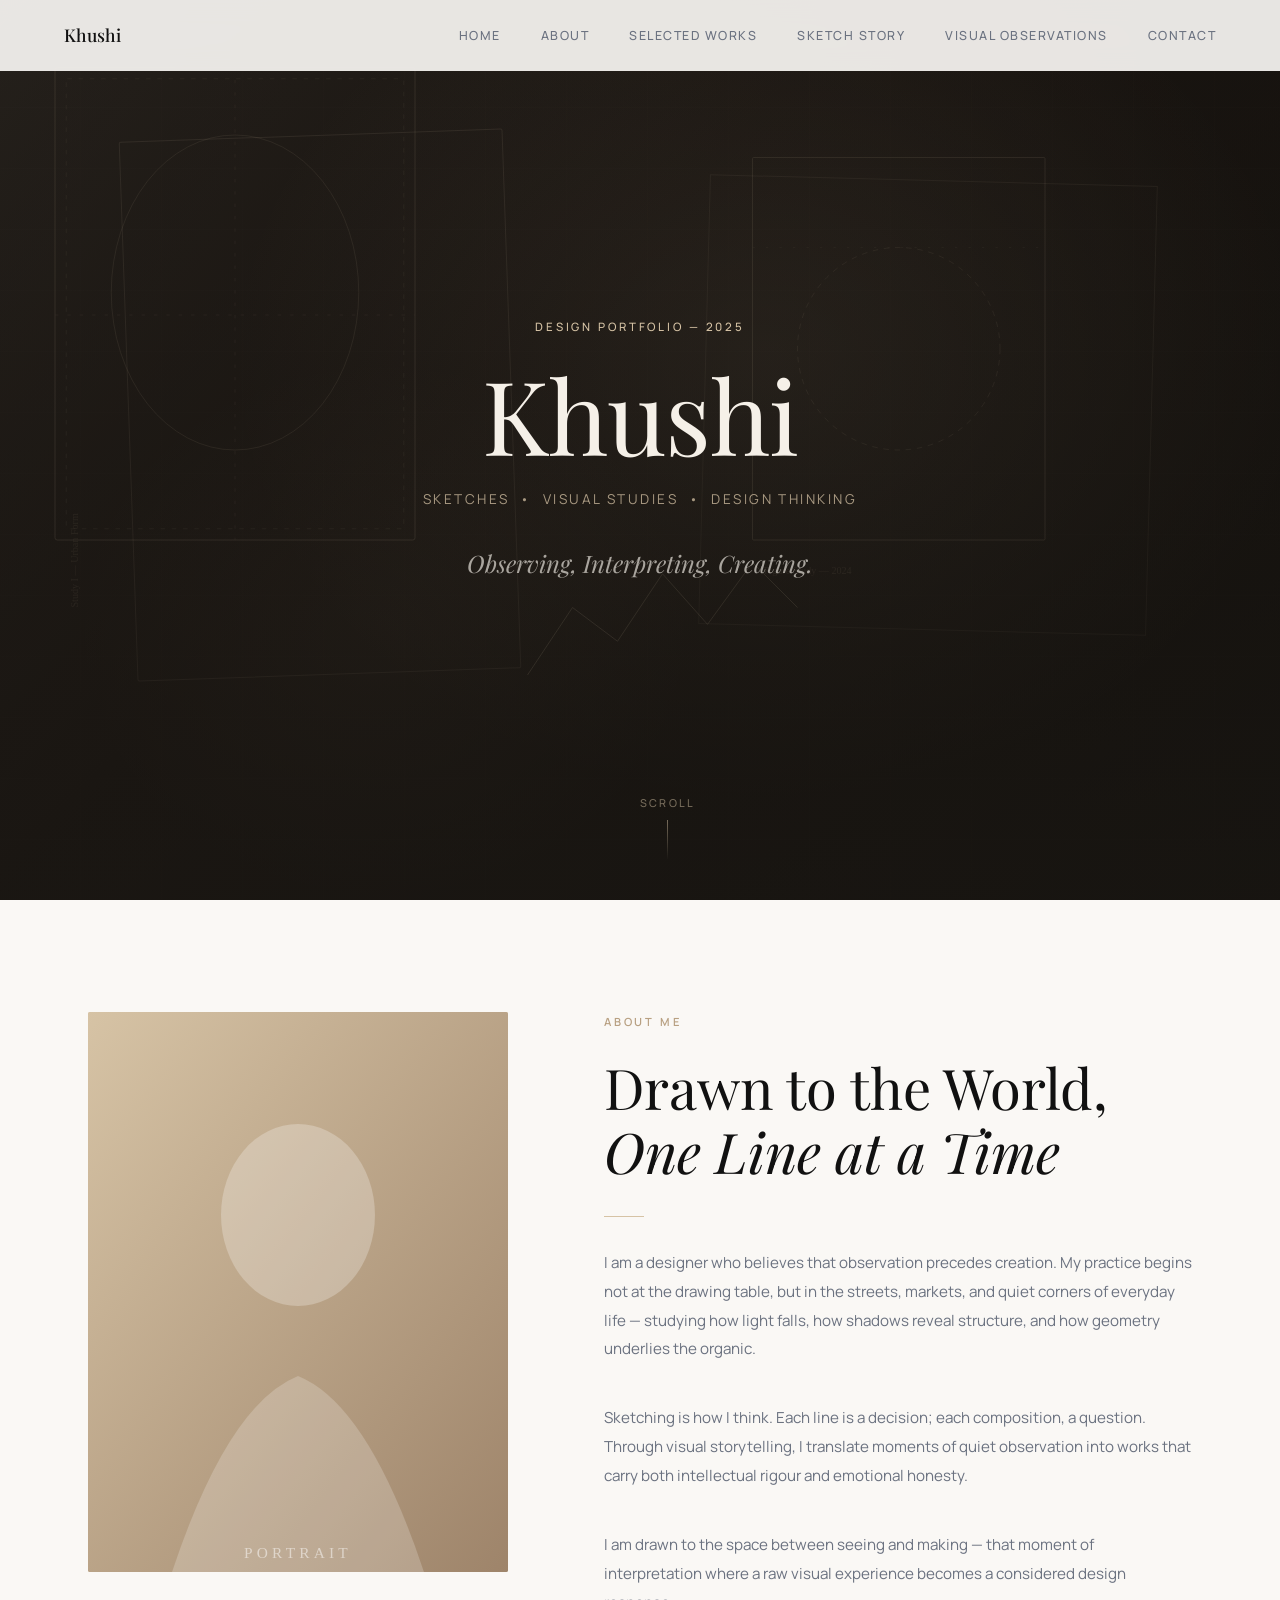
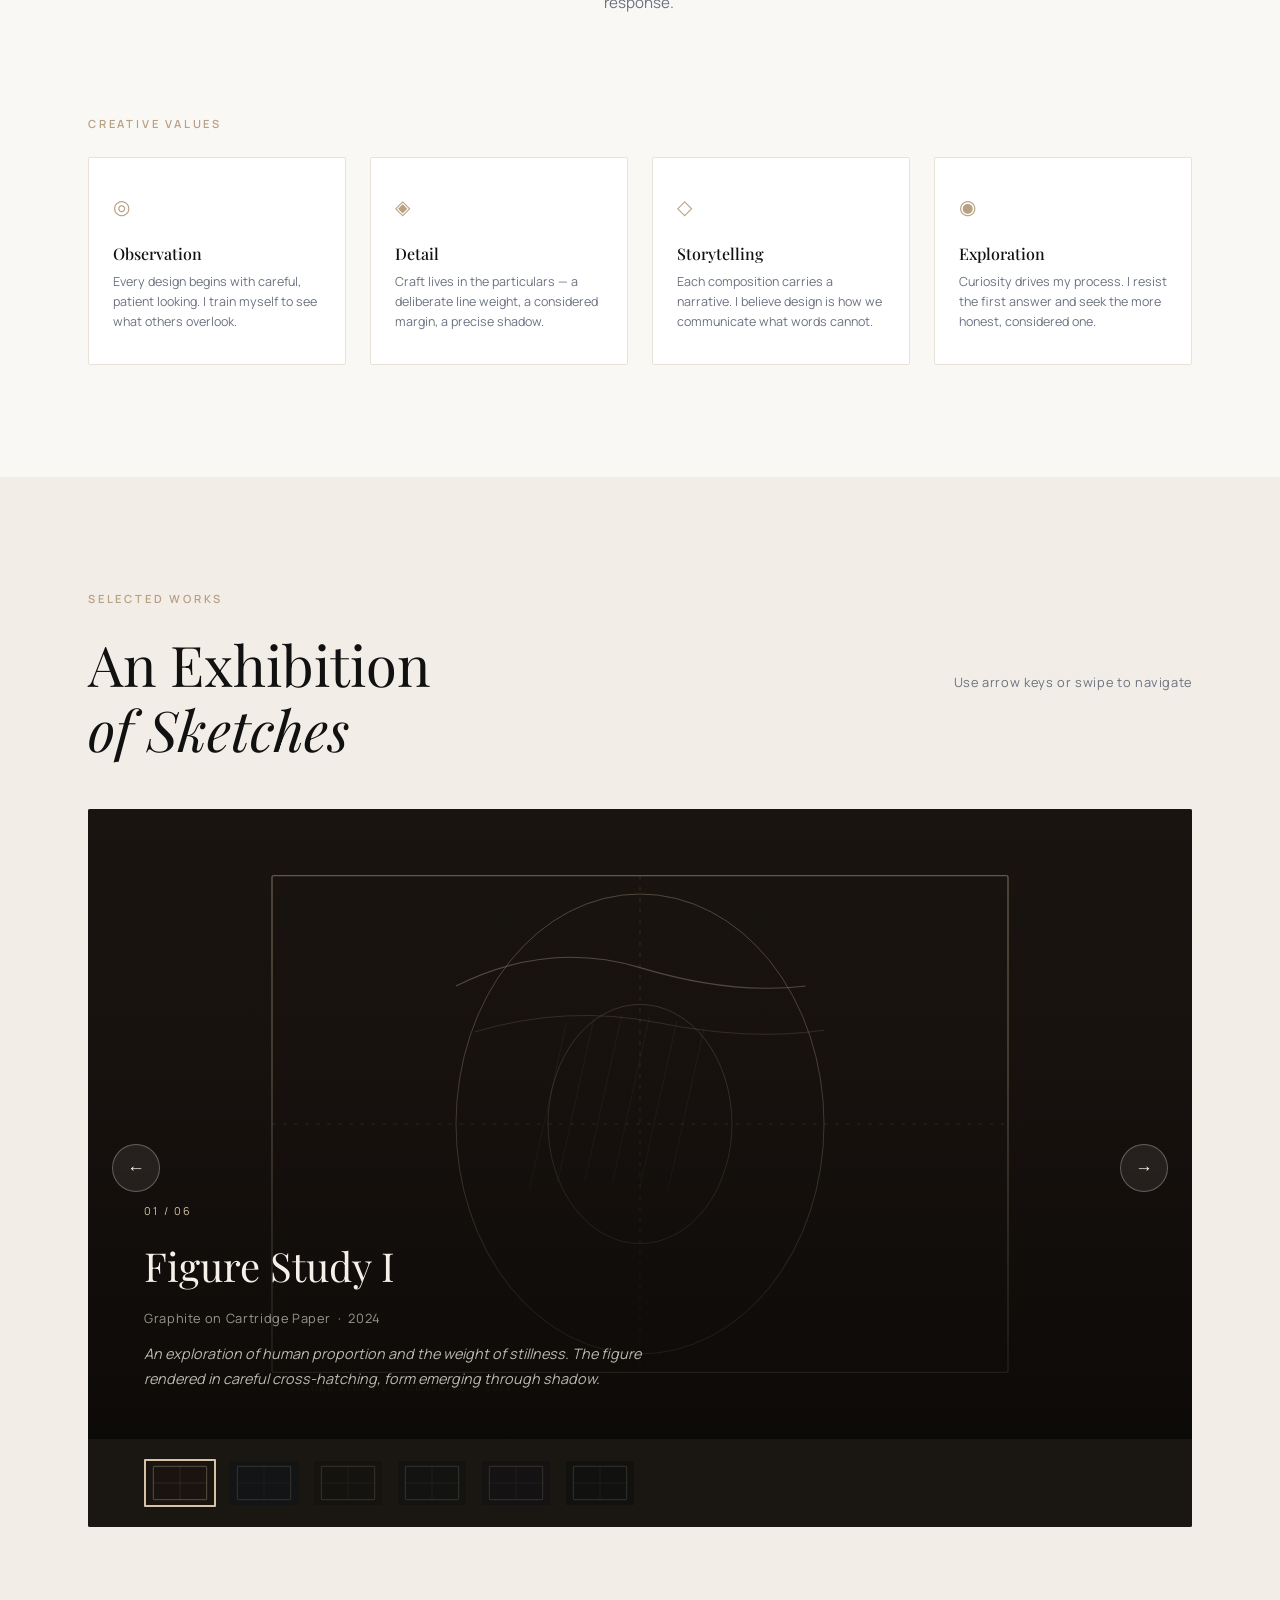
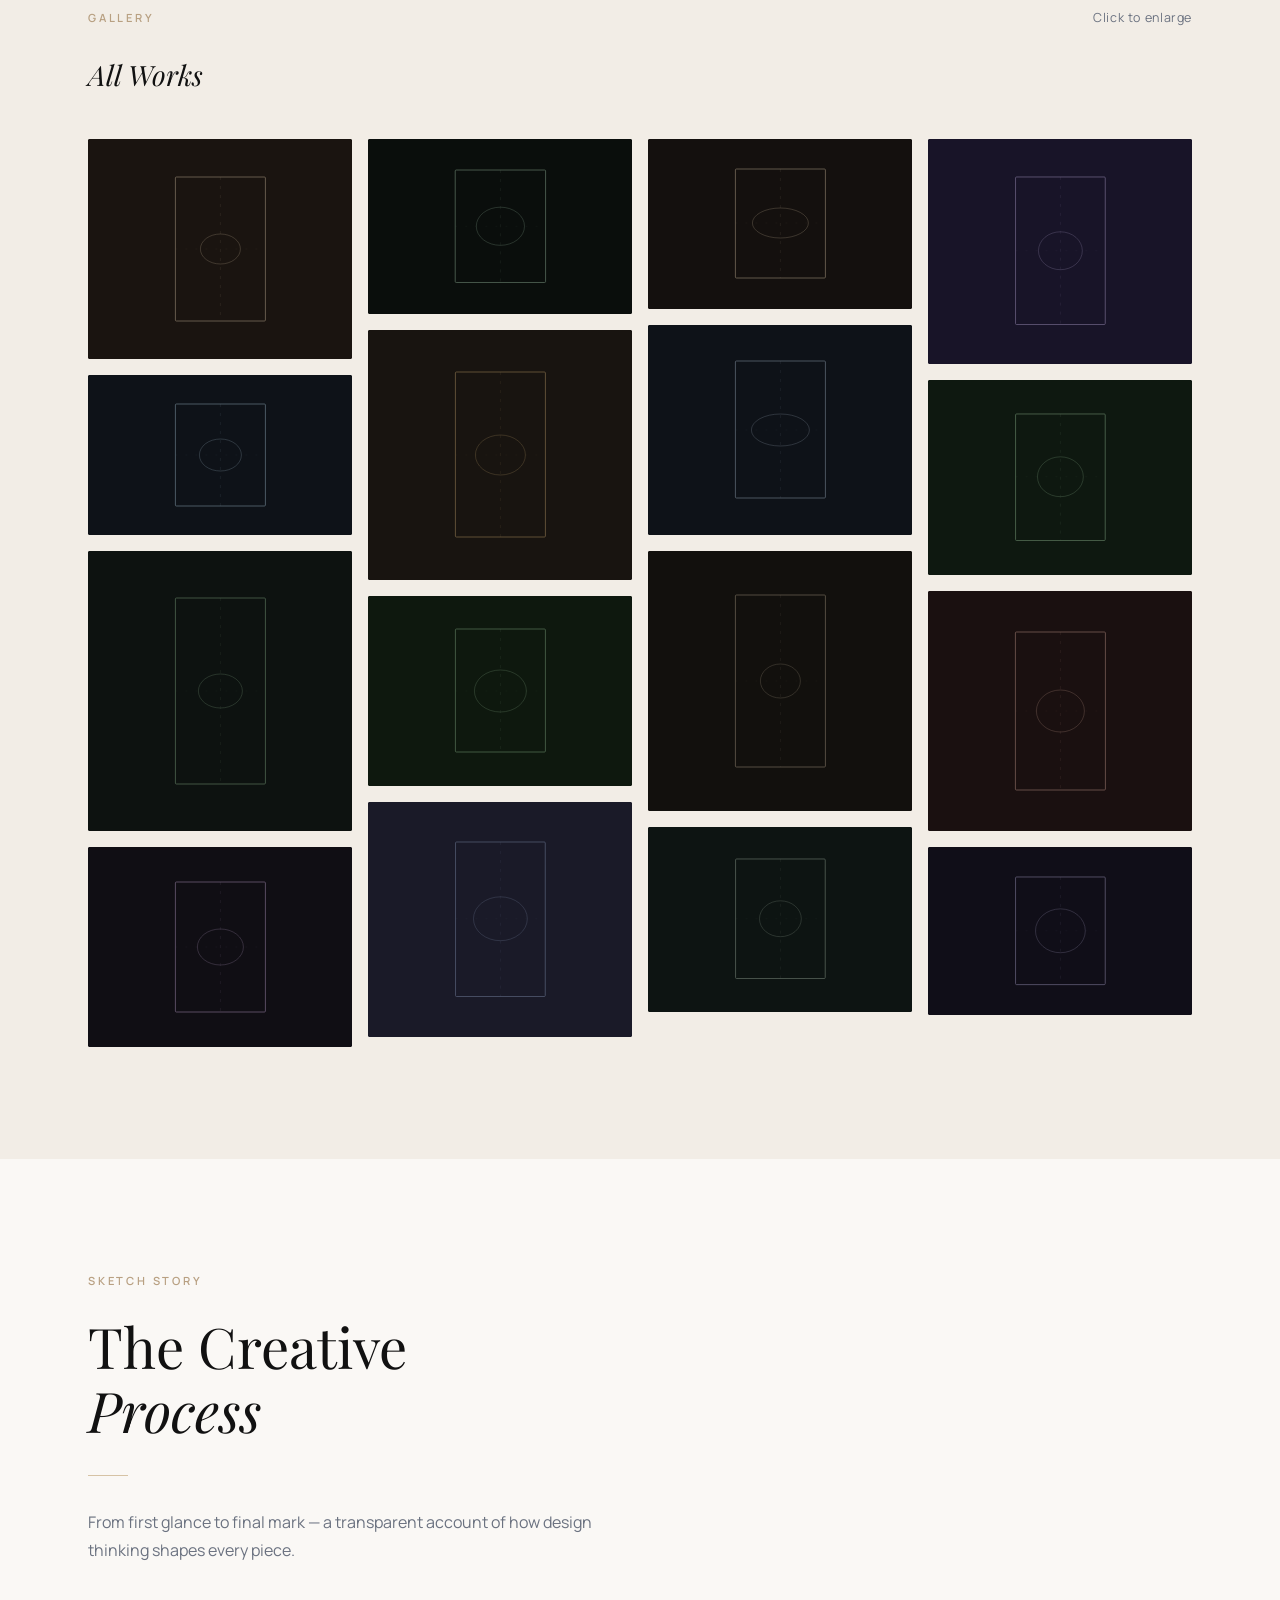
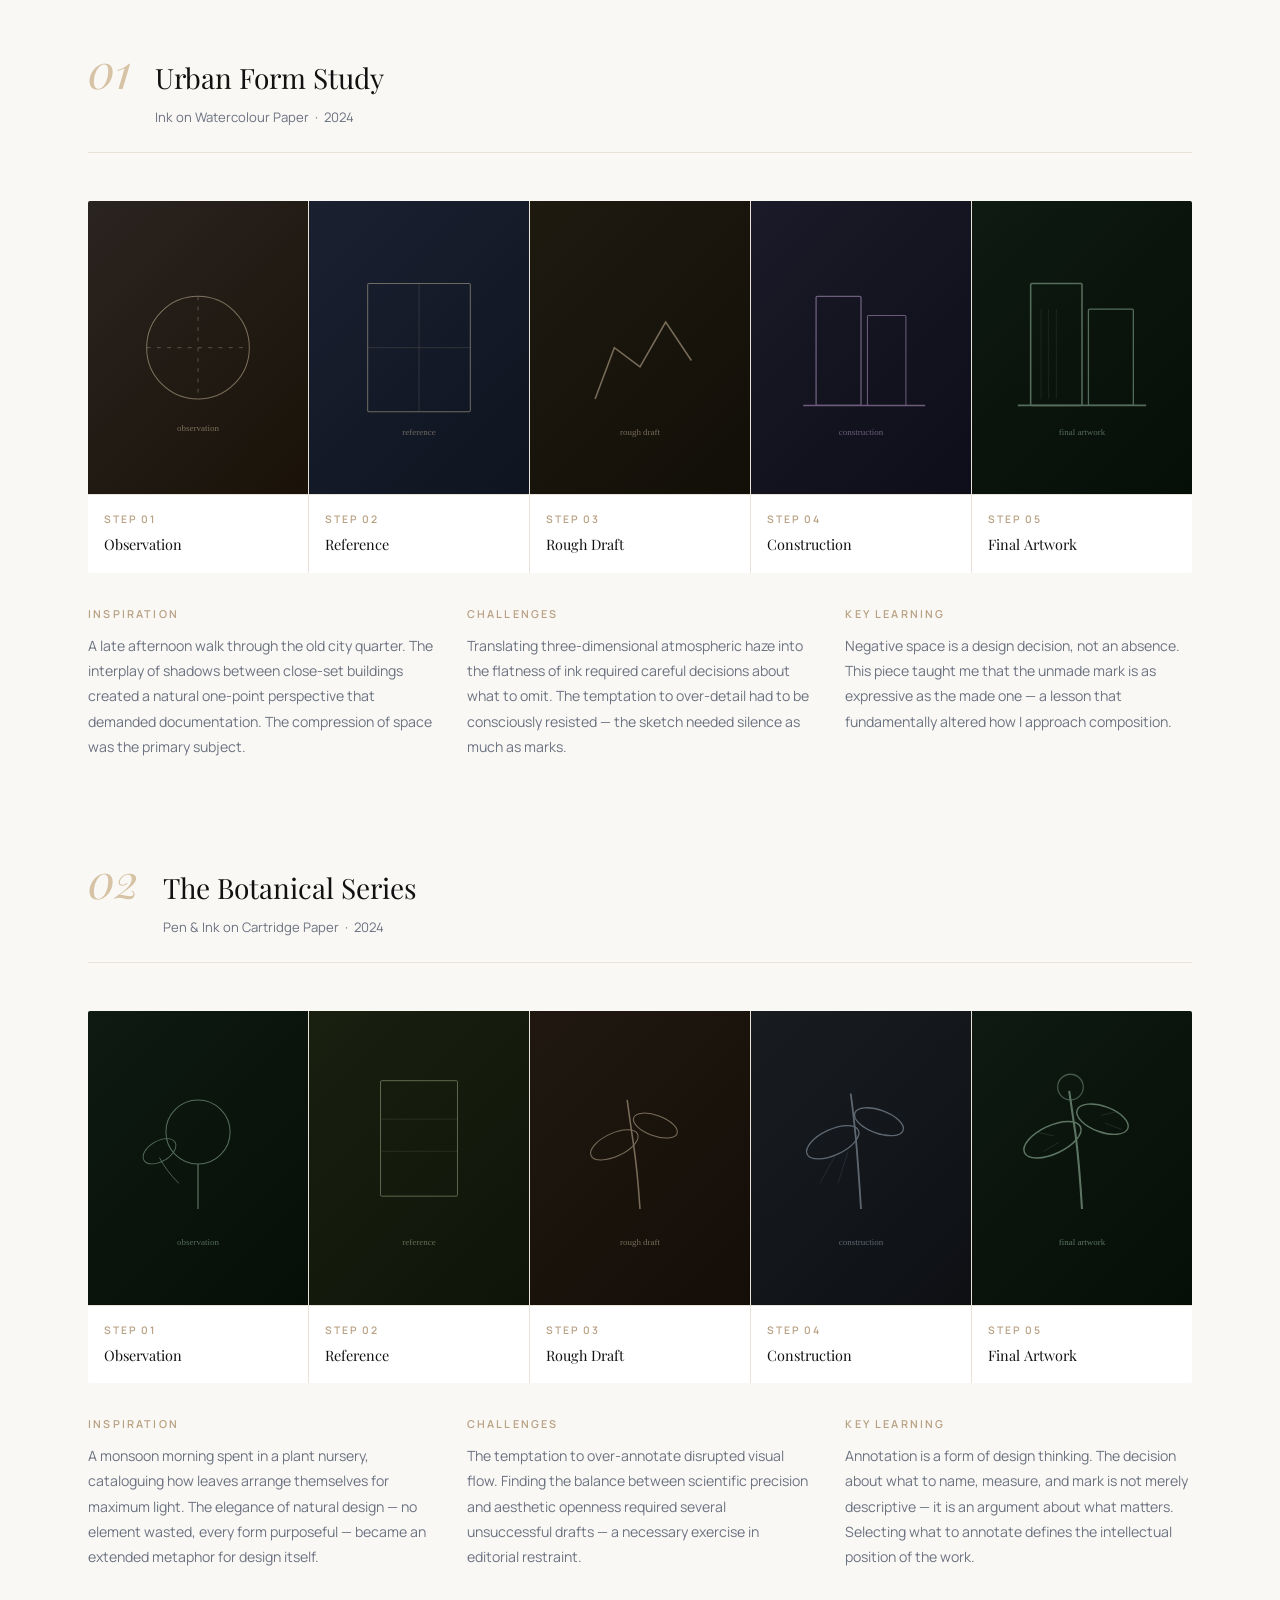
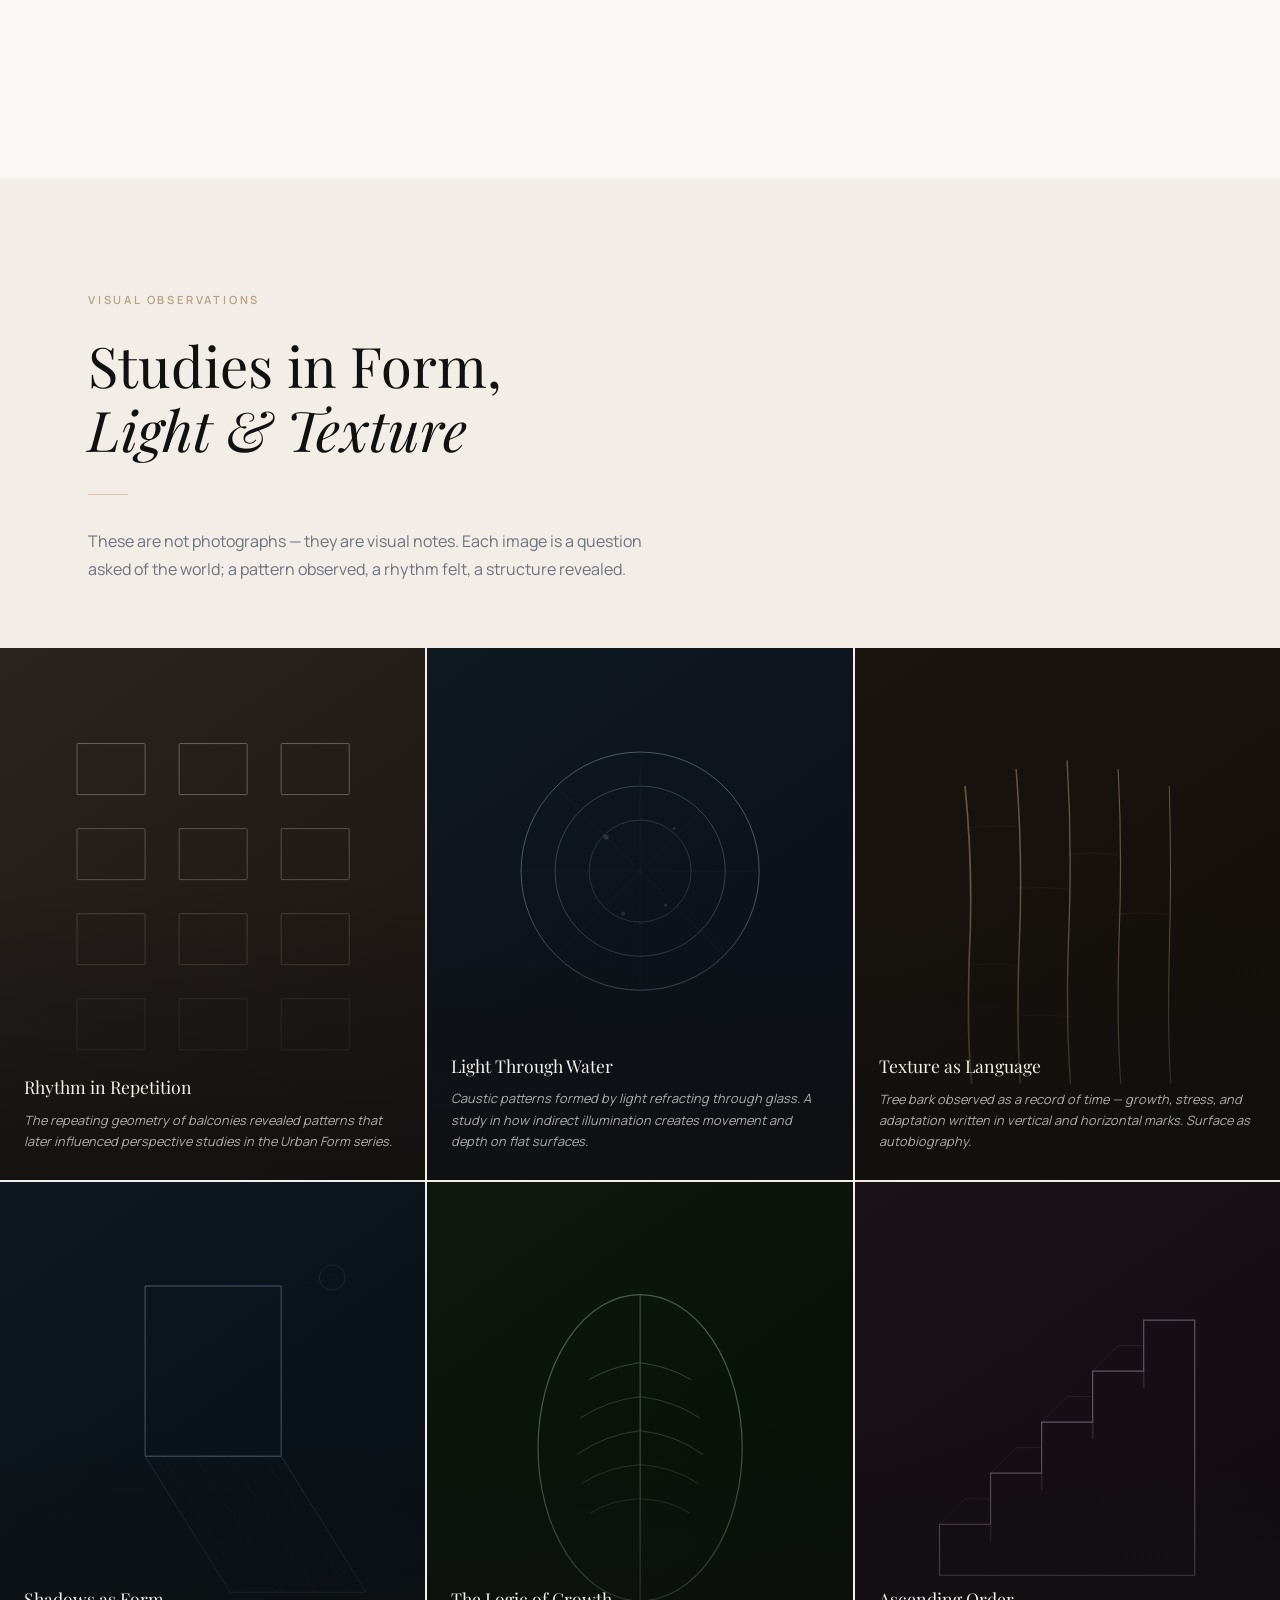
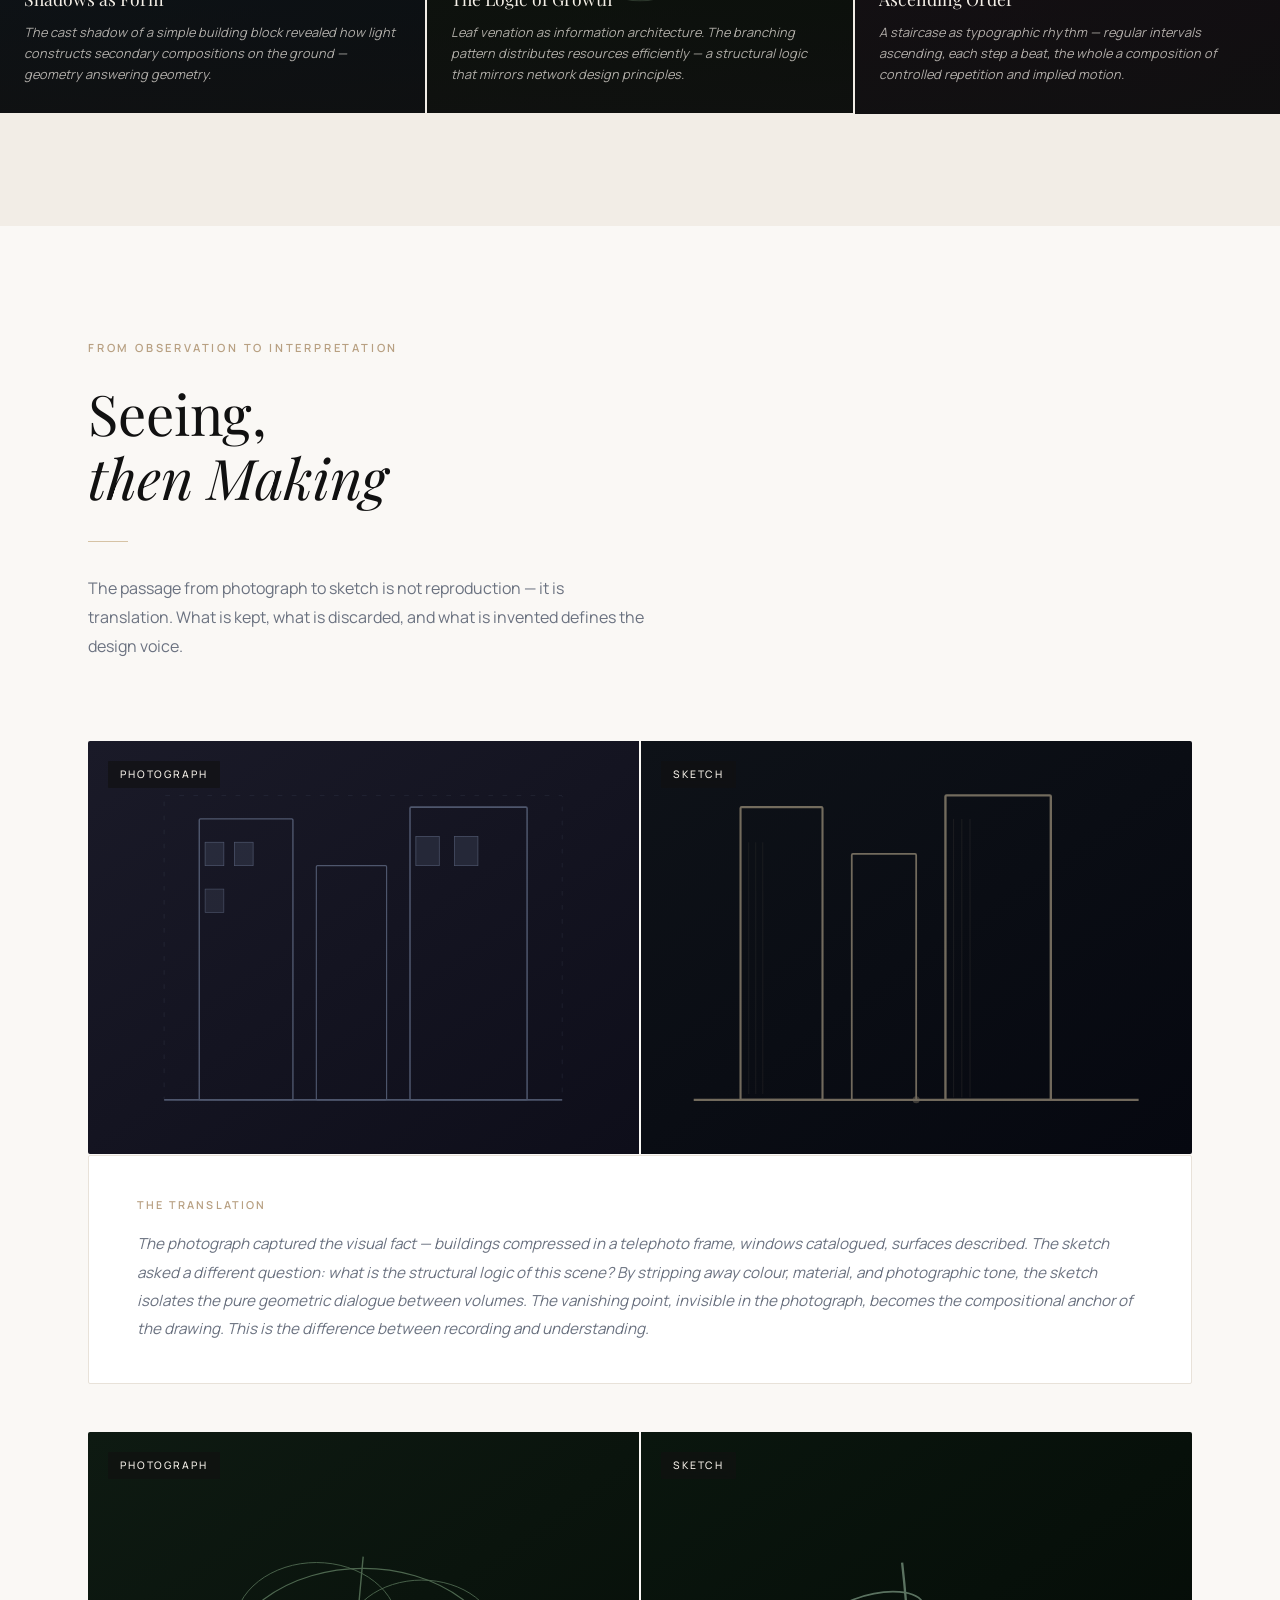
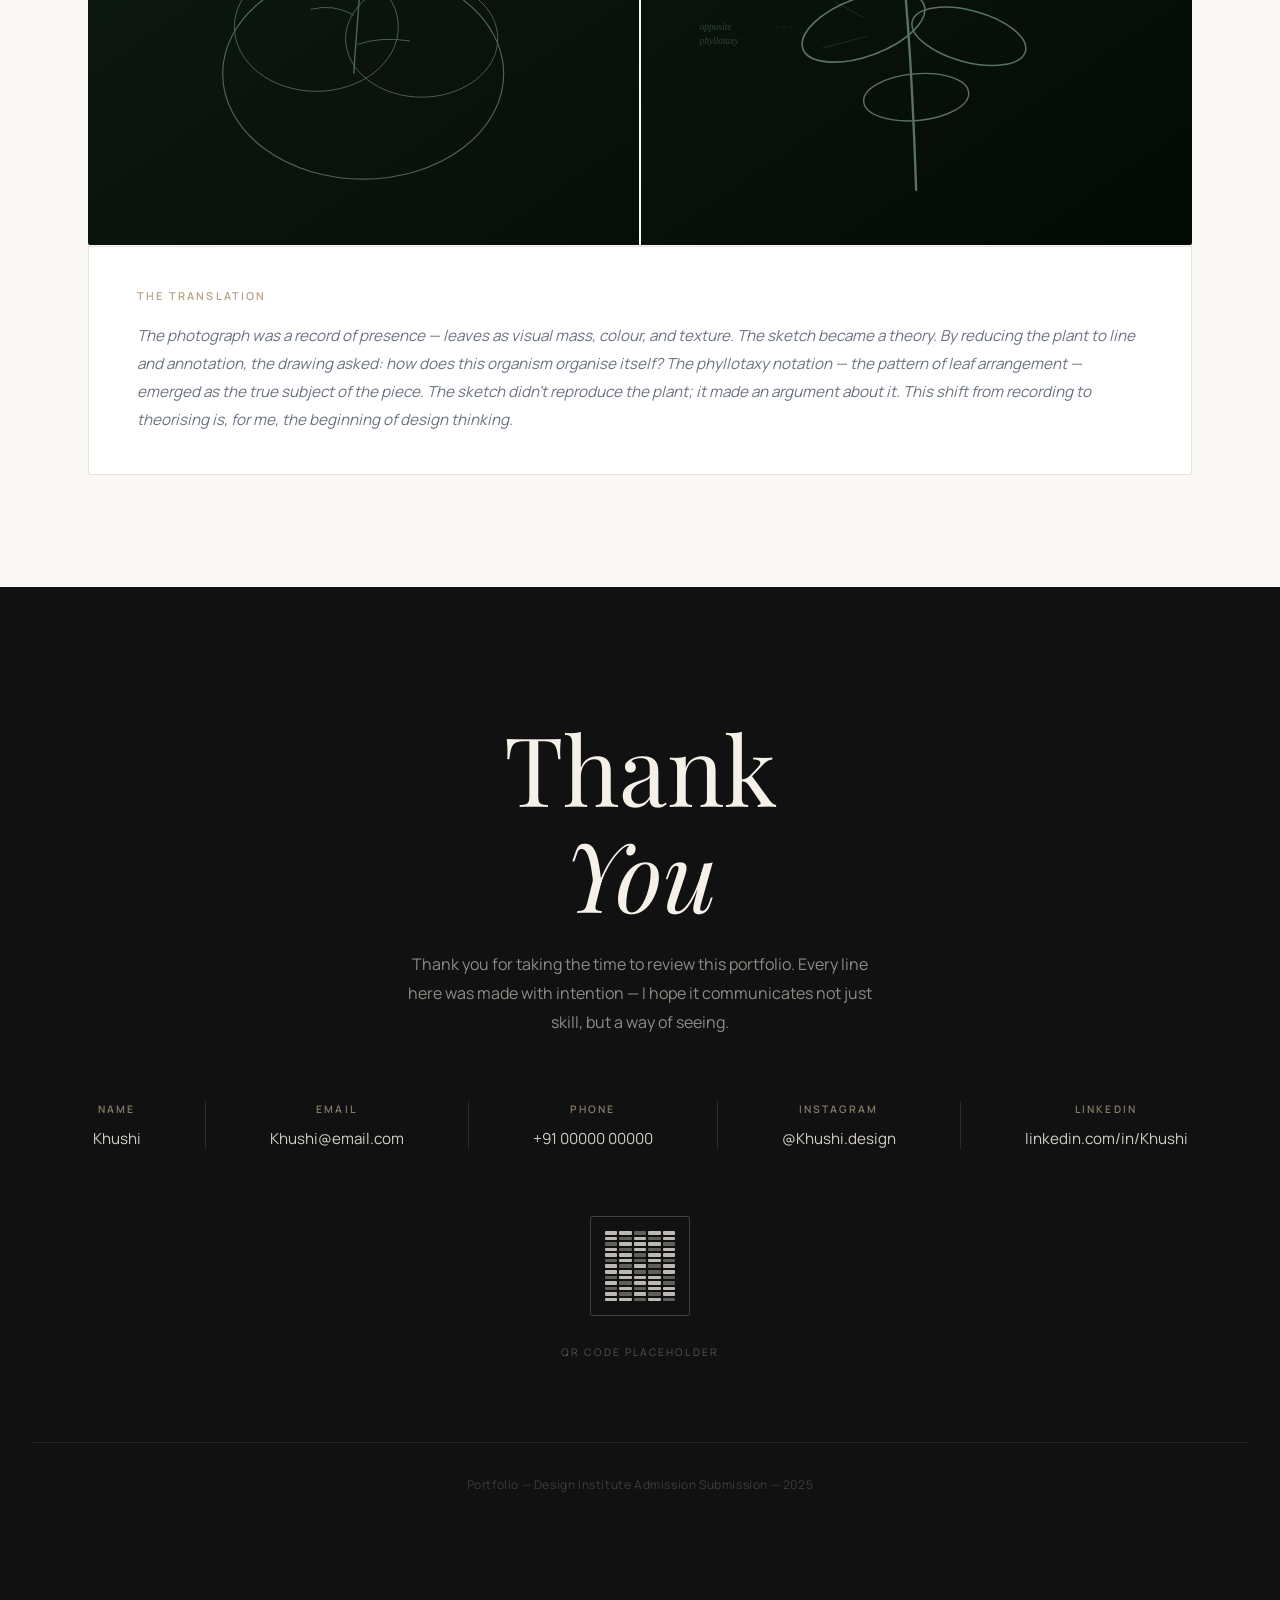
==== commit f145568b: "Changed Authors Name" ====
--- a/index.html
+++ b/index.html
@@ -3,7 +3,7 @@
 <head>
 <meta charset="UTF-8">
 <meta name="viewport" content="width=device-width, initial-scale=1.0">
-<title>John — Design Portfolio</title>
+<title>Khushi — Design Portfolio</title>
 <link href="https://fonts.googleapis.com/css2?family=Playfair+Display:ital,wght@0,400;0,500;0,600;0,700;1,400;1,500&family=Manrope:wght@300;400;500;600&display=swap" rel="stylesheet">
 <style>
   *, *::before, *::after { margin: 0; padding: 0; box-sizing: border-box; }
@@ -367,7 +367,7 @@
 
 <!-- NAV -->
 <nav id="navbar">
-  <a href="#home" class="nav-logo">John</a>
+  <a href="#home" class="nav-logo">Khushi</a>
   <ul class="nav-links">
     <li><a href="#home">Home</a></li>
     <li><a href="#about">About</a></li>
@@ -406,7 +406,7 @@
 
   <div class="hero-content">
     <p class="hero-eyebrow">Design Portfolio — 2025</p>
-    <h1 class="hero-name">John</h1>
+    <h1 class="hero-name">Khushi</h1>
     <p class="hero-subtitle">Sketches&nbsp; • &nbsp;Visual Studies&nbsp; • &nbsp;Design Thinking</p>
     <p class="hero-tagline">Observing, Interpreting, Creating.</p>
   </div>
@@ -436,7 +436,7 @@
               <path d="M60,400 Q100,280 150,260 Q200,280 240,400" fill="rgba(255,255,255,0.2)"/>
               <text x="150" y="390" text-anchor="middle" font-family="serif" font-size="11" fill="rgba(255,255,255,0.5)" letter-spacing="3">PORTRAIT</text>
             </svg>
-            <p class="img-caption">John — Designer</p>
+            <p class="img-caption">Khushi — Designer</p>
           </div>
         </div>
         <div class="about-img-border"></div>
@@ -1255,12 +1255,12 @@
     <div class="contact-grid fade-in">
       <div class="contact-item">
         <p class="contact-label">Name</p>
-        <p class="contact-value">John</p>
+        <p class="contact-value">Khushi</p>
       </div>
       <div class="contact-divider"></div>
       <div class="contact-item">
         <p class="contact-label">Email</p>
-        <p class="contact-value"><a href="mailto:john@email.com">john@email.com</a></p>
+        <p class="contact-value"><a href="mailto:Khushi@email.com">Khushi@email.com</a></p>
       </div>
       <div class="contact-divider"></div>
       <div class="contact-item">
@@ -1270,12 +1270,12 @@
       <div class="contact-divider"></div>
       <div class="contact-item">
         <p class="contact-label">Instagram</p>
-        <p class="contact-value"><a href="#">@john.design</a></p>
+        <p class="contact-value"><a href="#">@Khushi.design</a></p>
       </div>
       <div class="contact-divider"></div>
       <div class="contact-item">
         <p class="contact-label">LinkedIn</p>
-        <p class="contact-value"><a href="#">linkedin.com/in/john</a></p>
+        <p class="contact-value"><a href="#">linkedin.com/in/Khushi</a></p>
       </div>
     </div>
 
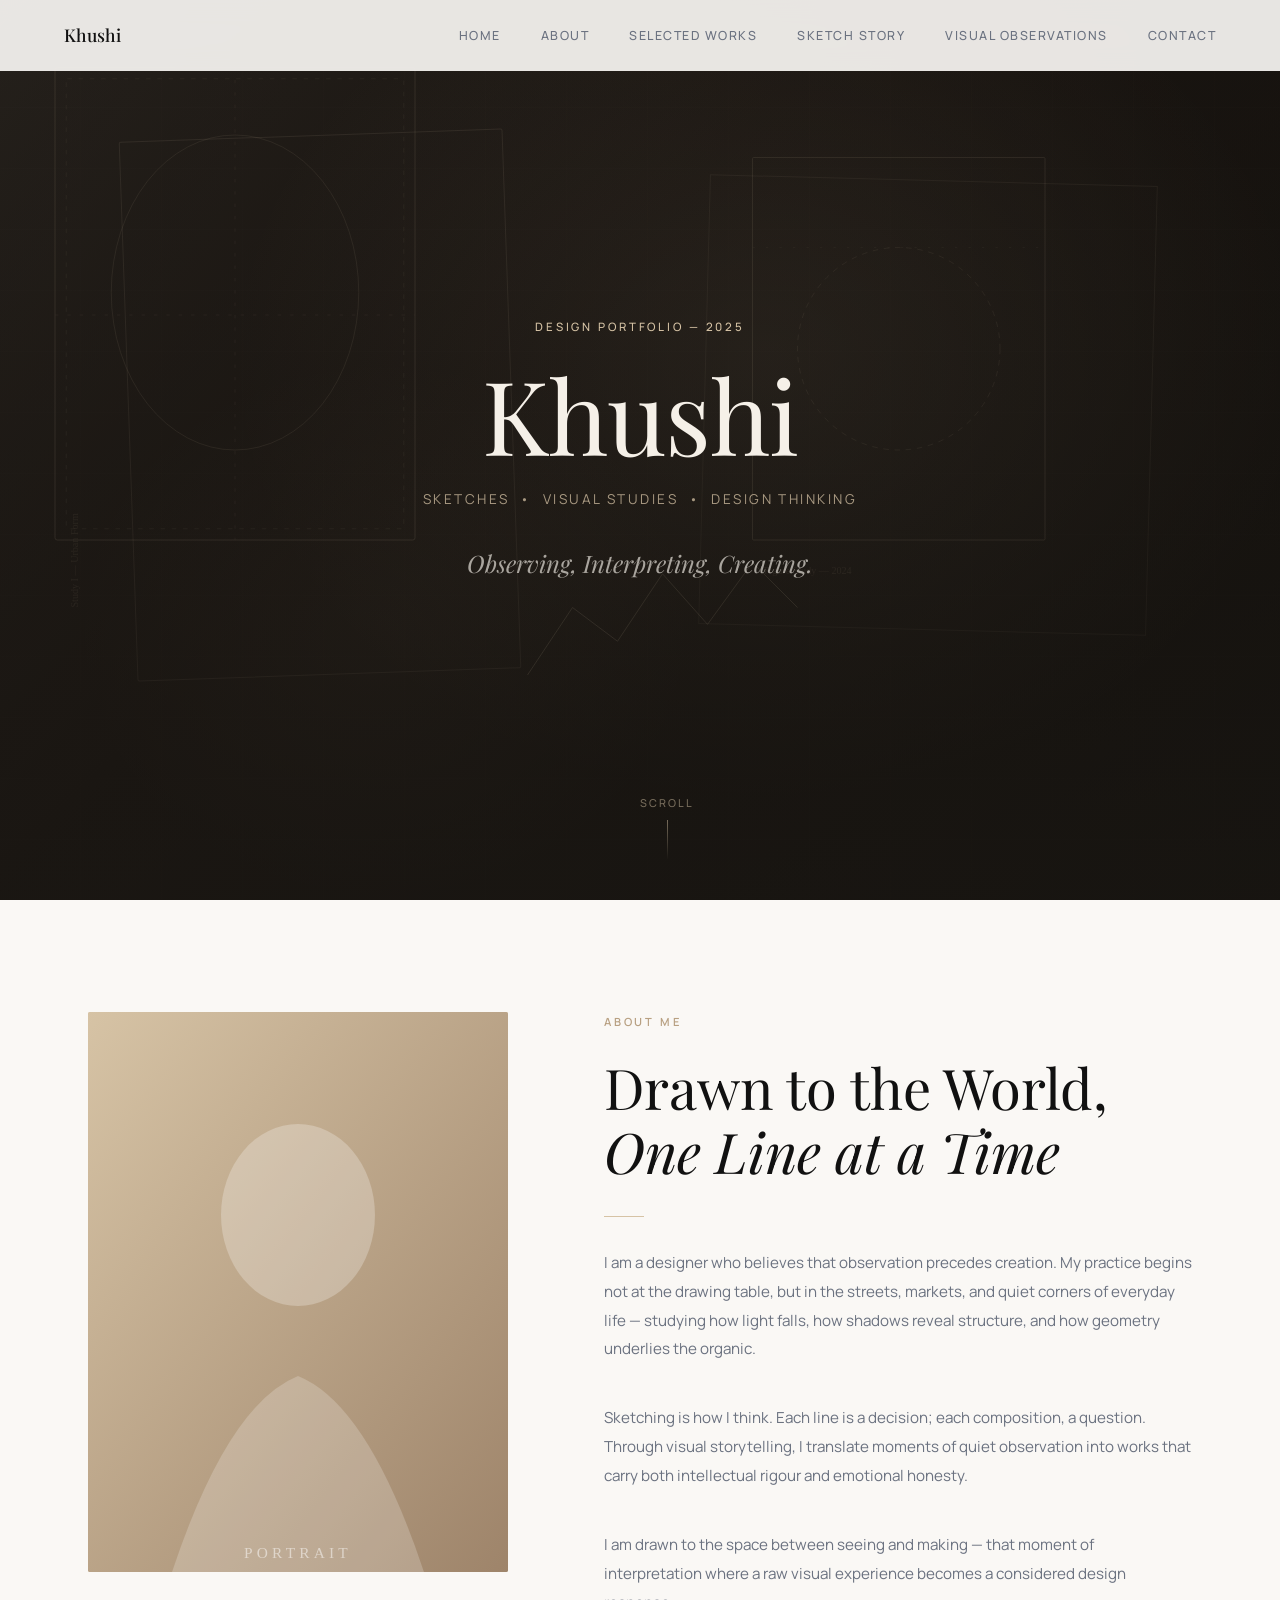
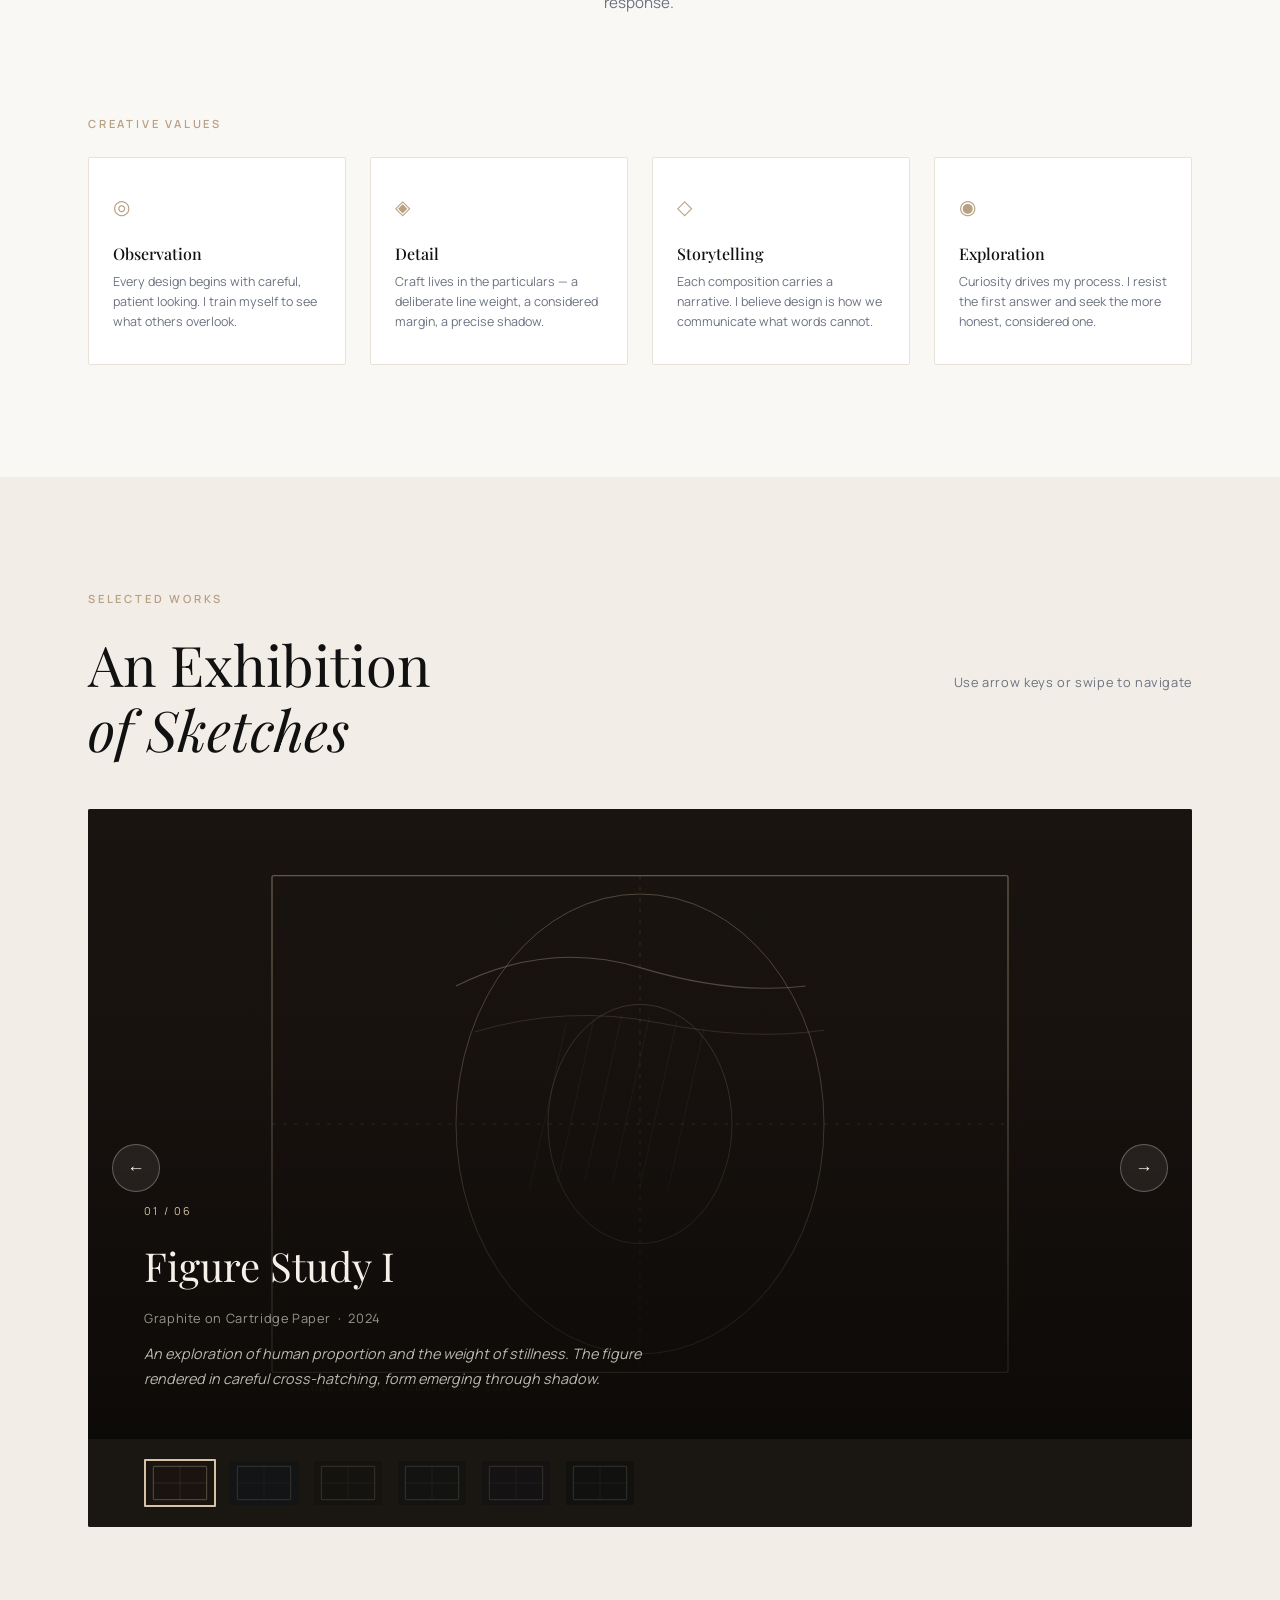
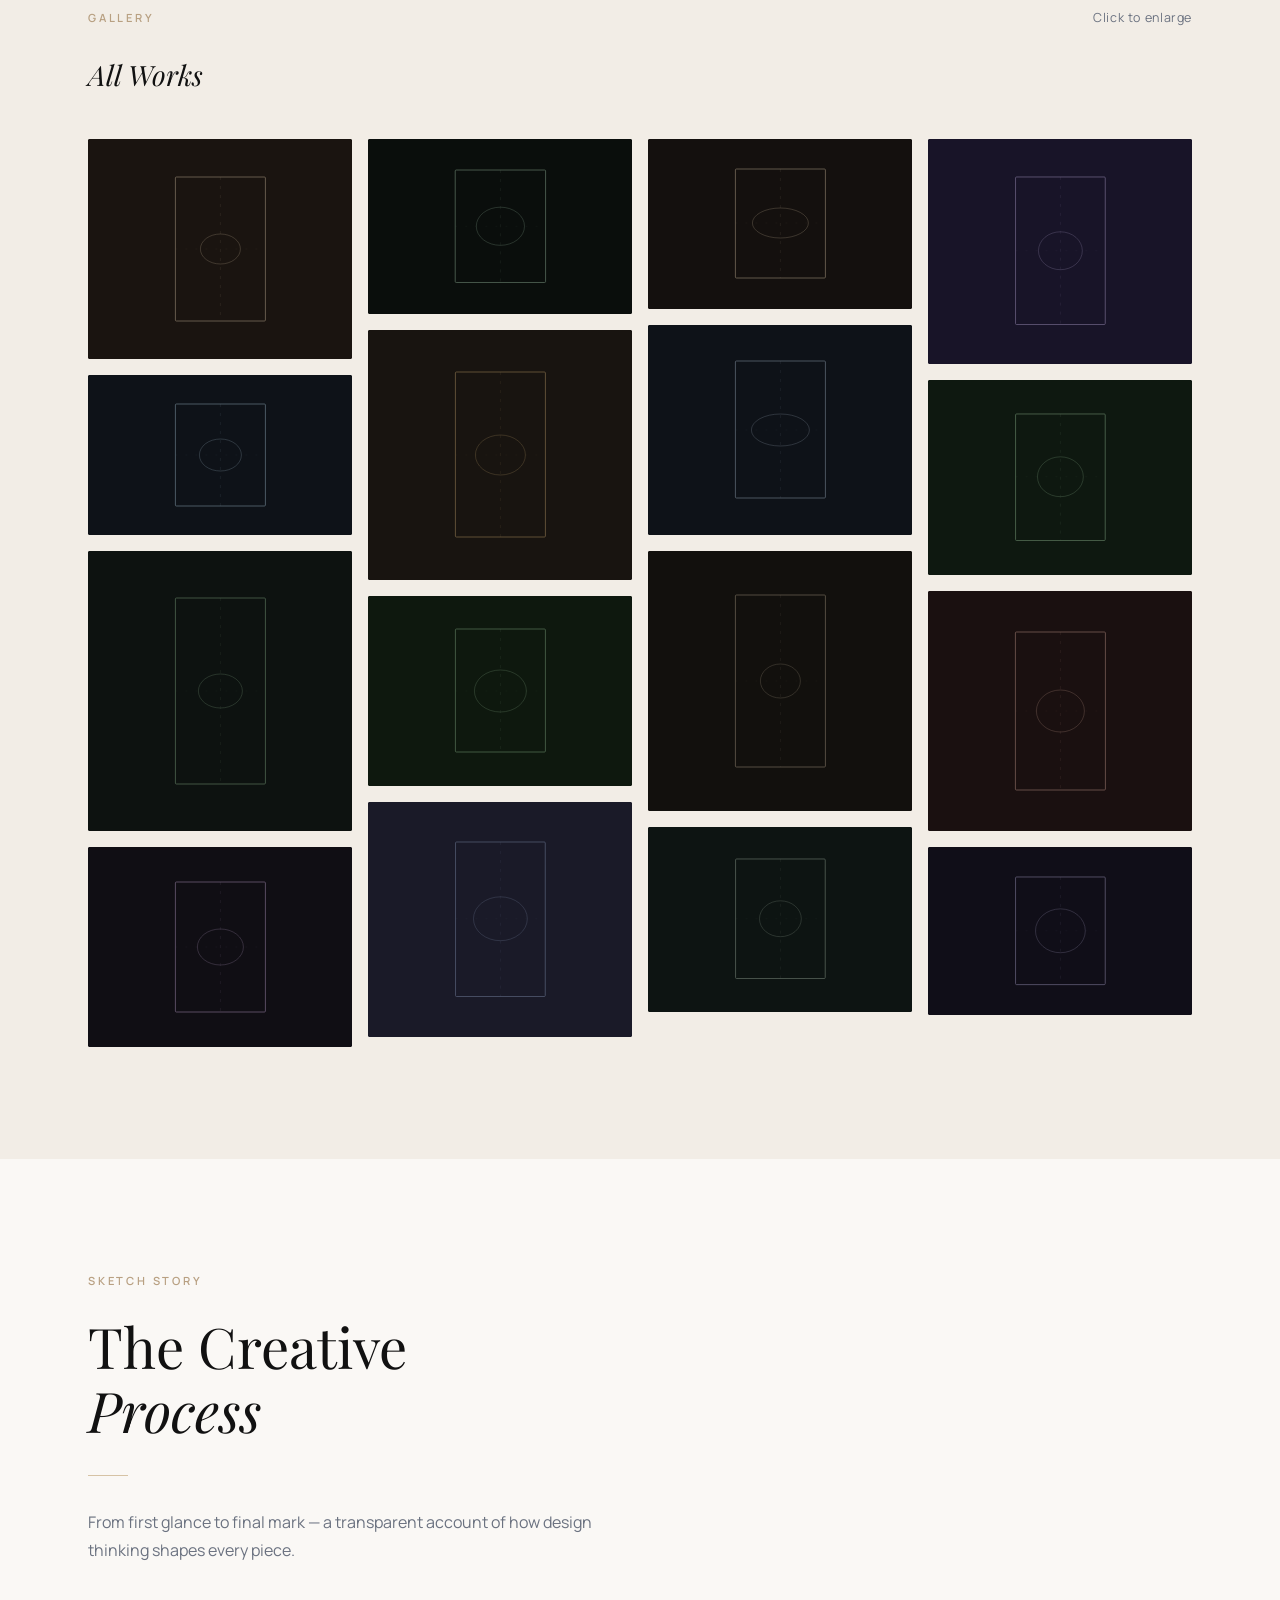
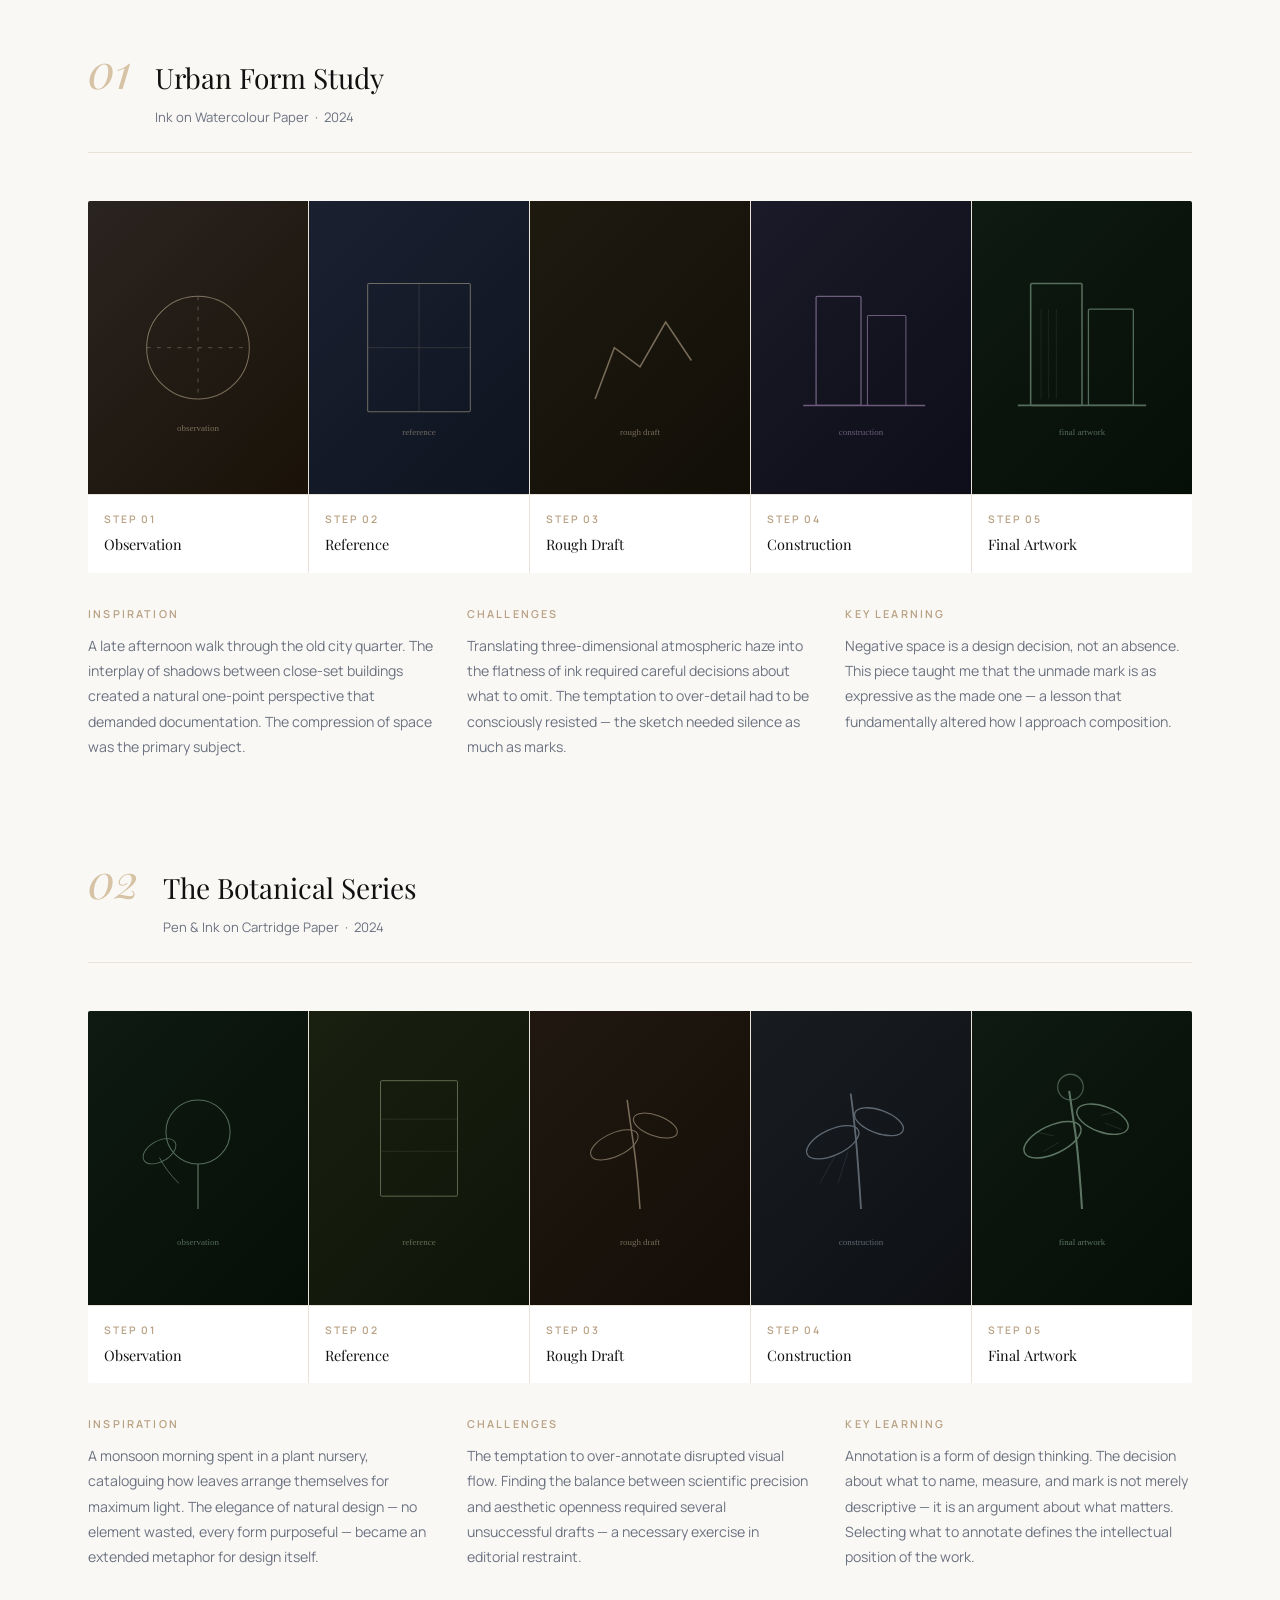
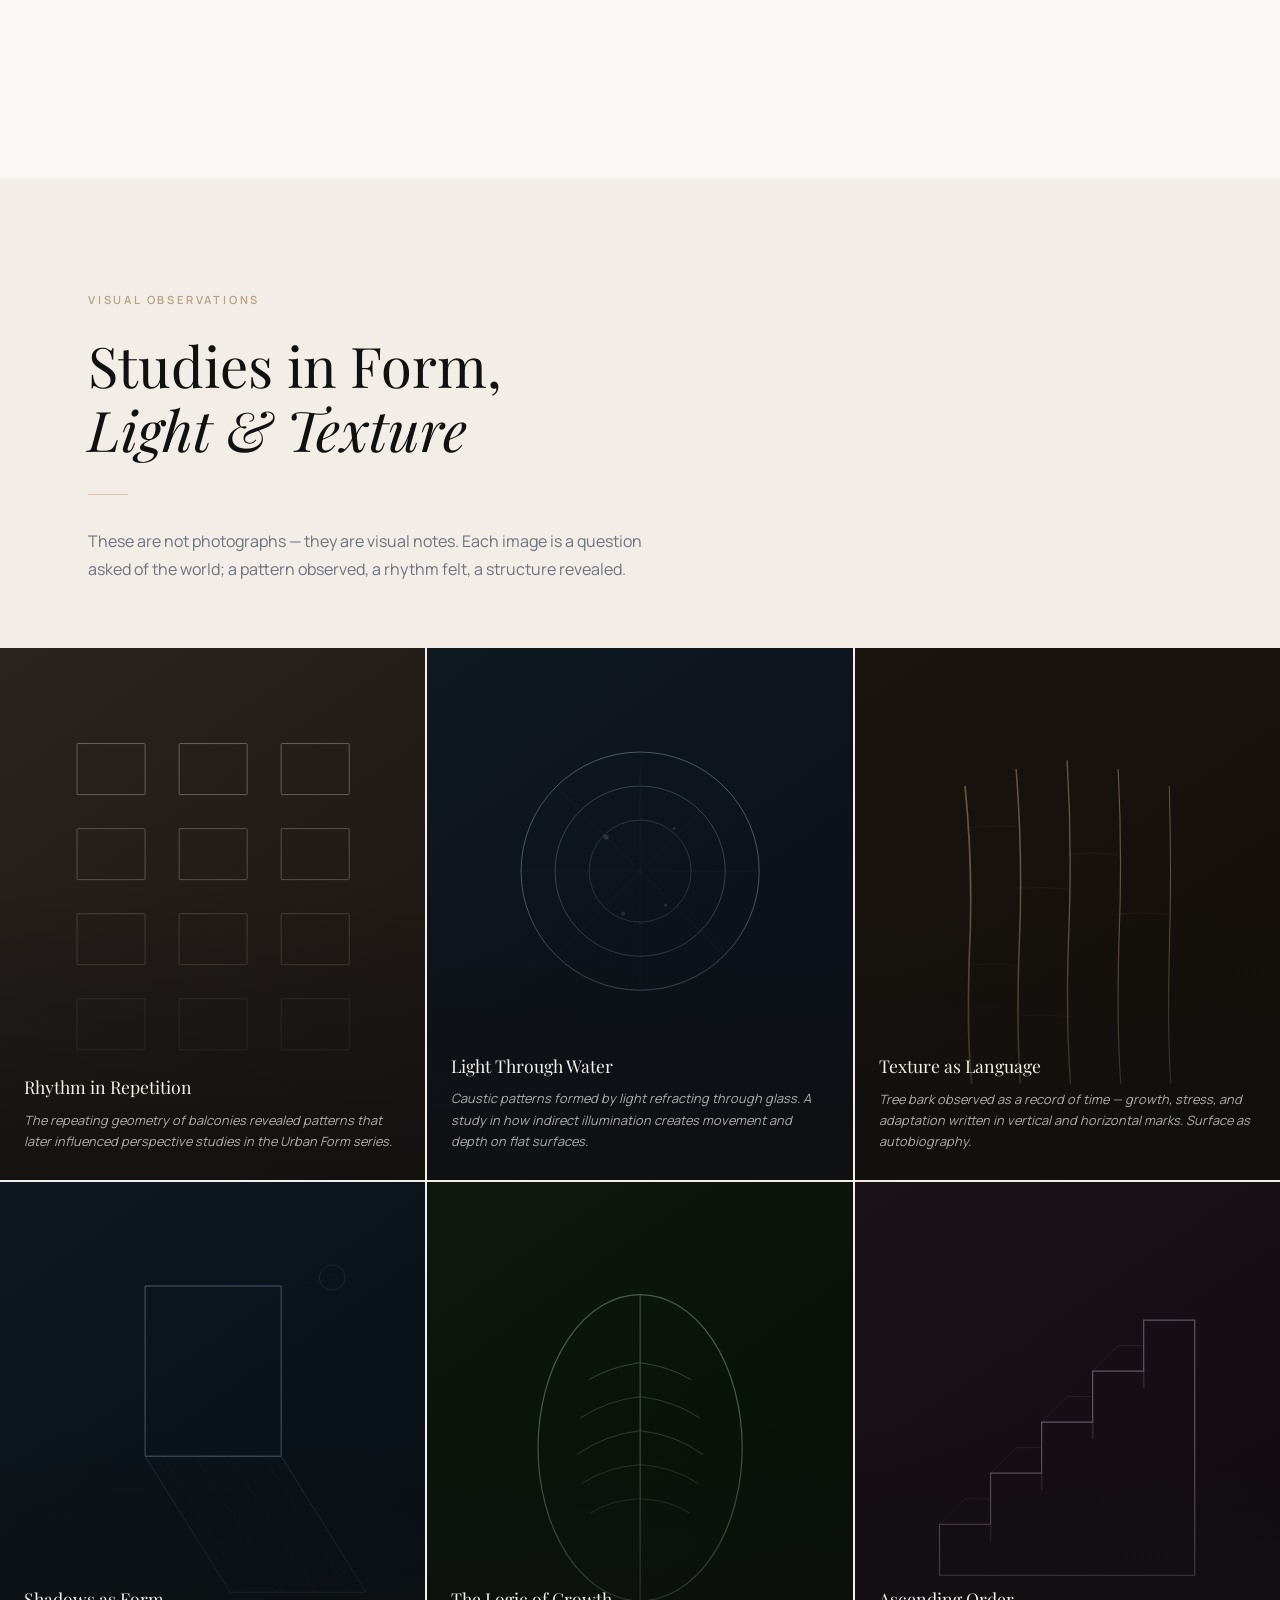
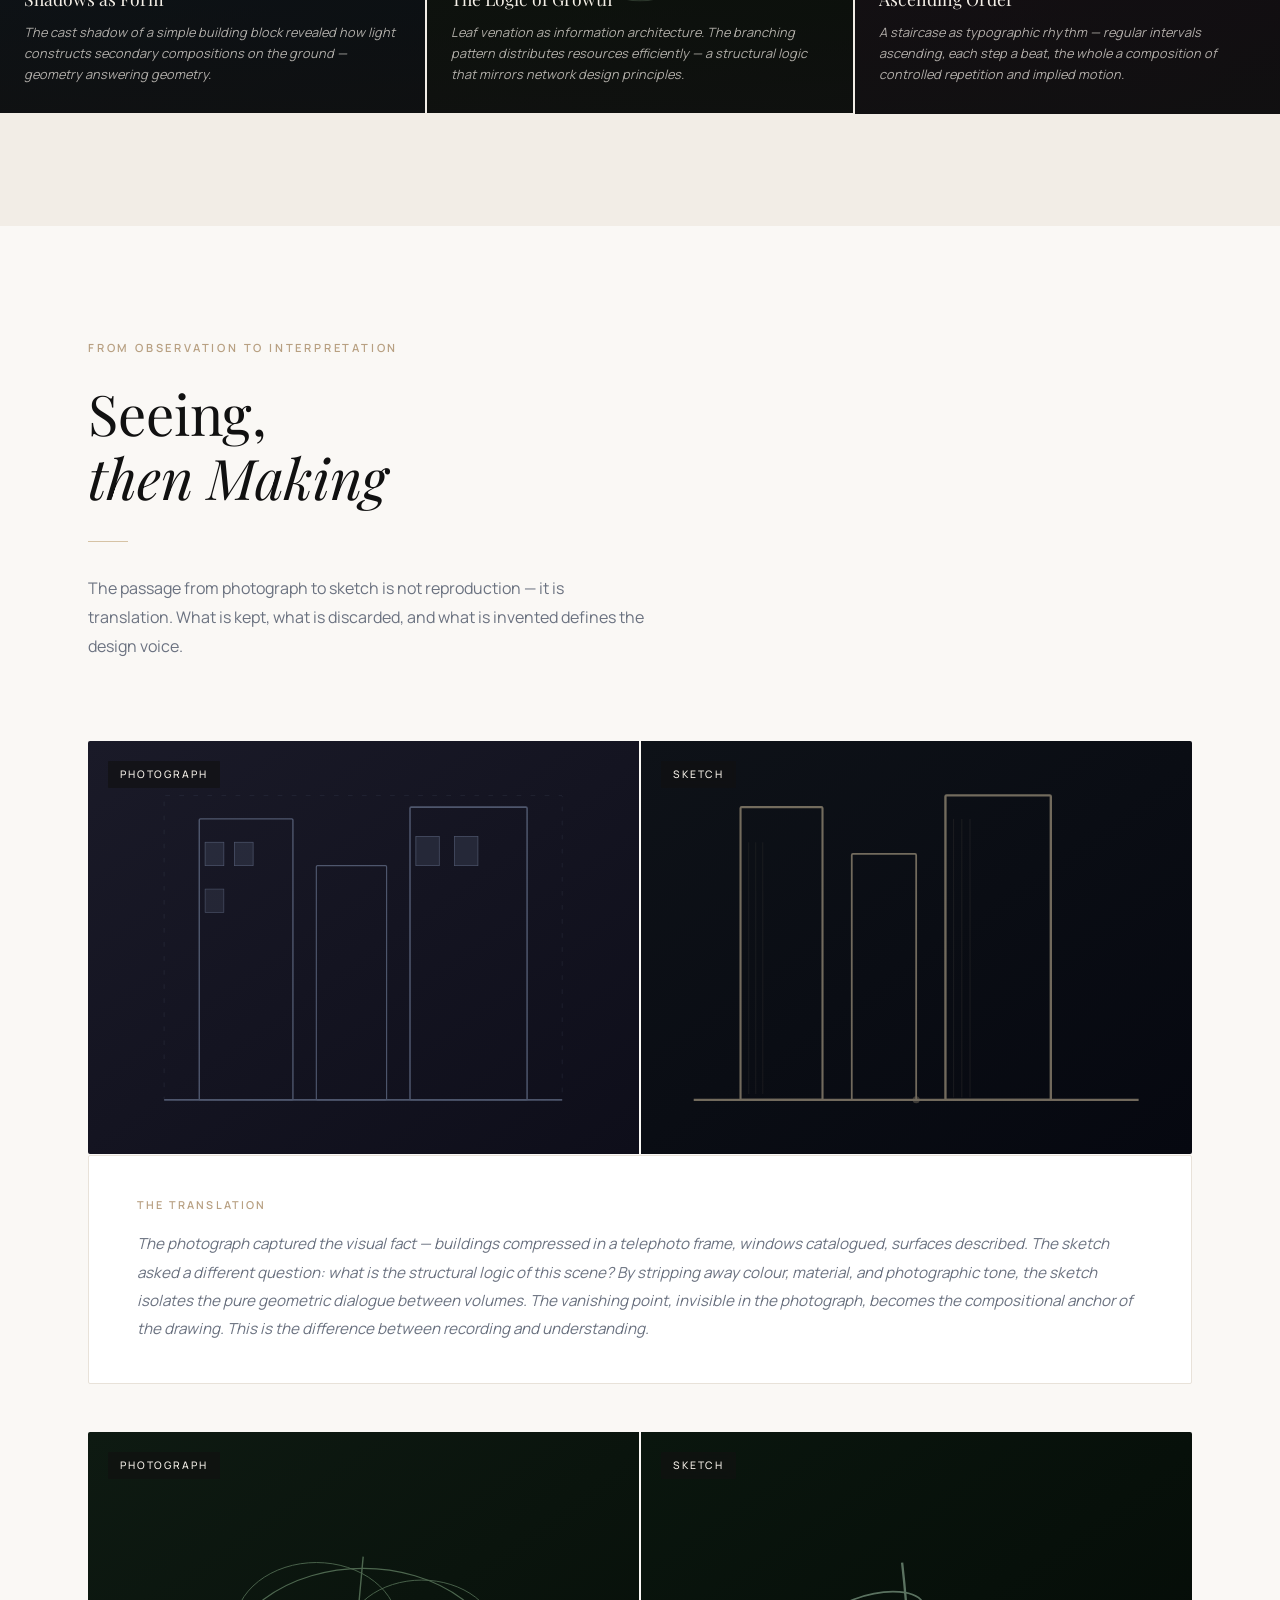
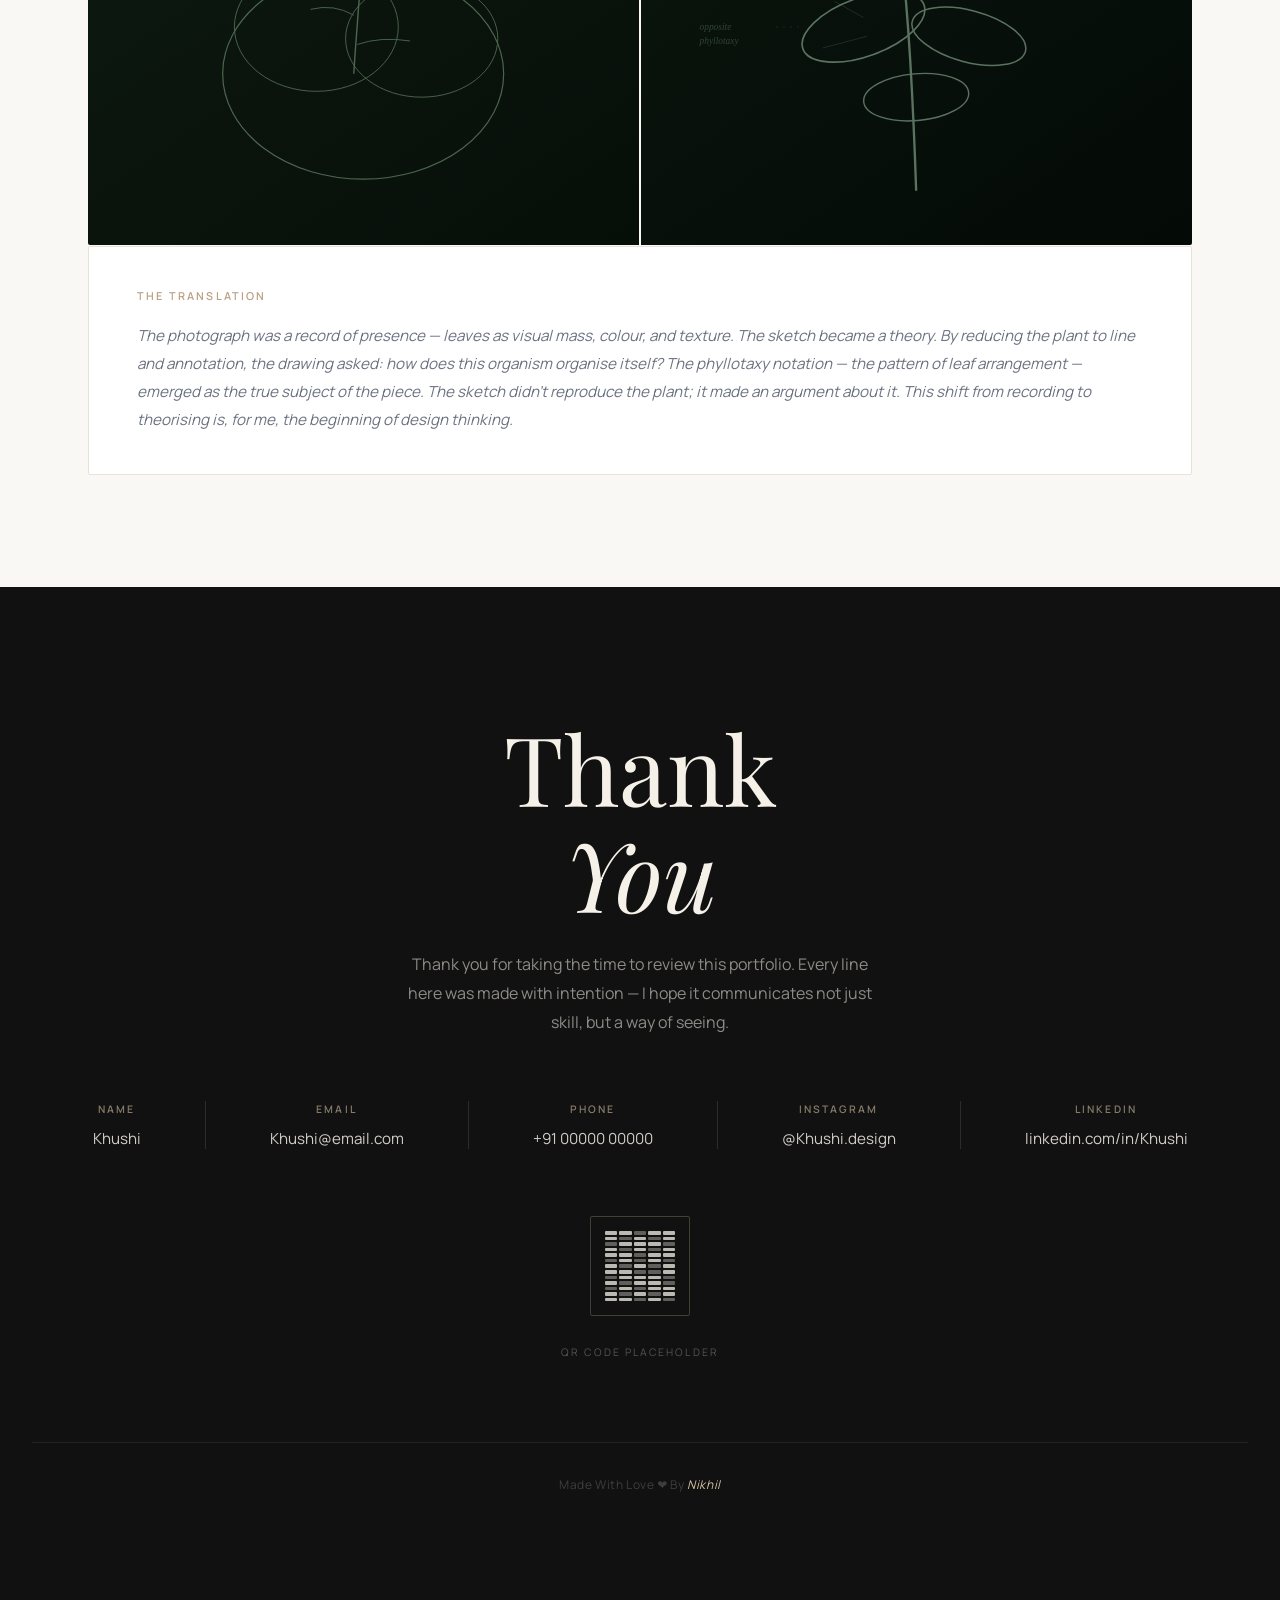
==== commit 69369585: "added credits and changed footer design" ====
--- a/index.html
+++ b/index.html
@@ -1288,7 +1288,7 @@
     </div>
 
     <div class="contact-footer fade-in">
-      <p>Portfolio — Design Institute Admission Submission — 2025</p>
+      <p>Made With Love ❤️ By <a style="text-decoration: none;color: #D6C3A5; font-style: italic;" href="https://nikhil-nirmal.netlify.app/" target="_blank">Nikhil</a></p>
     </div>
   </div>
 </section>
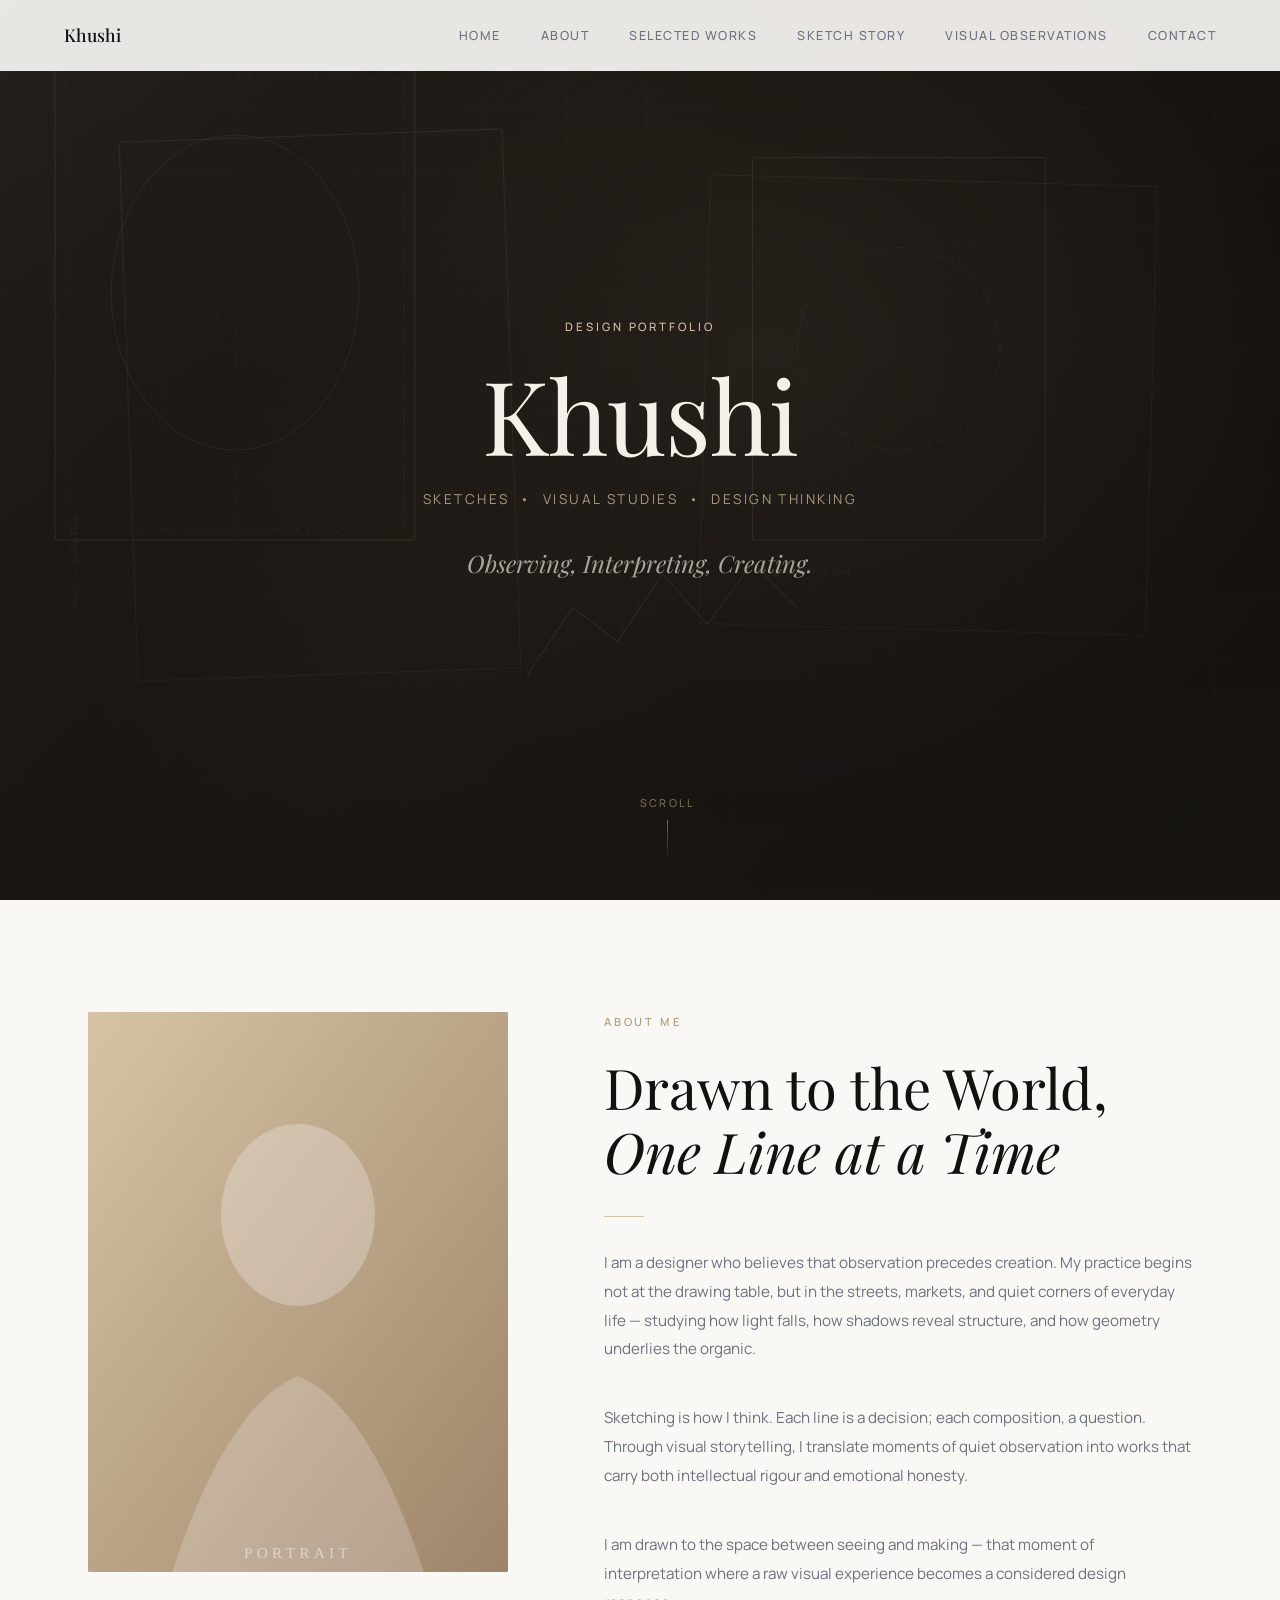
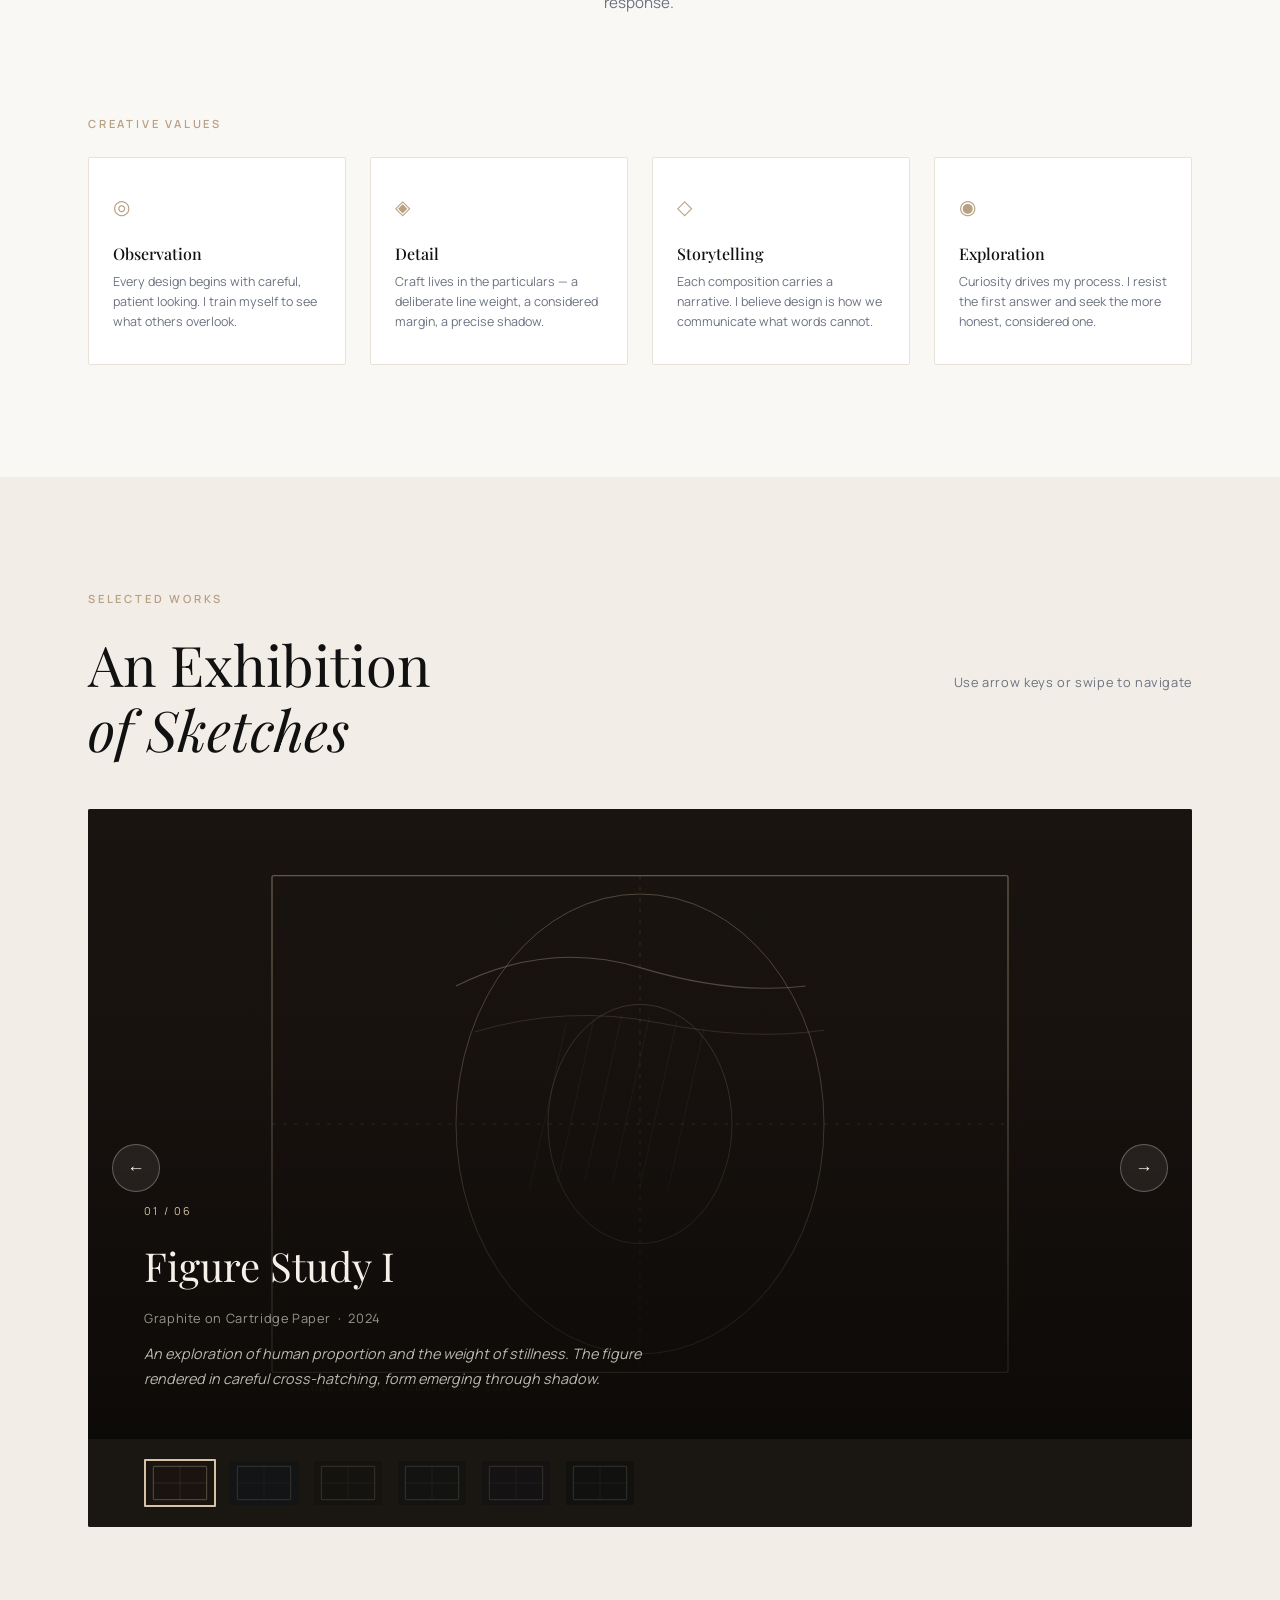
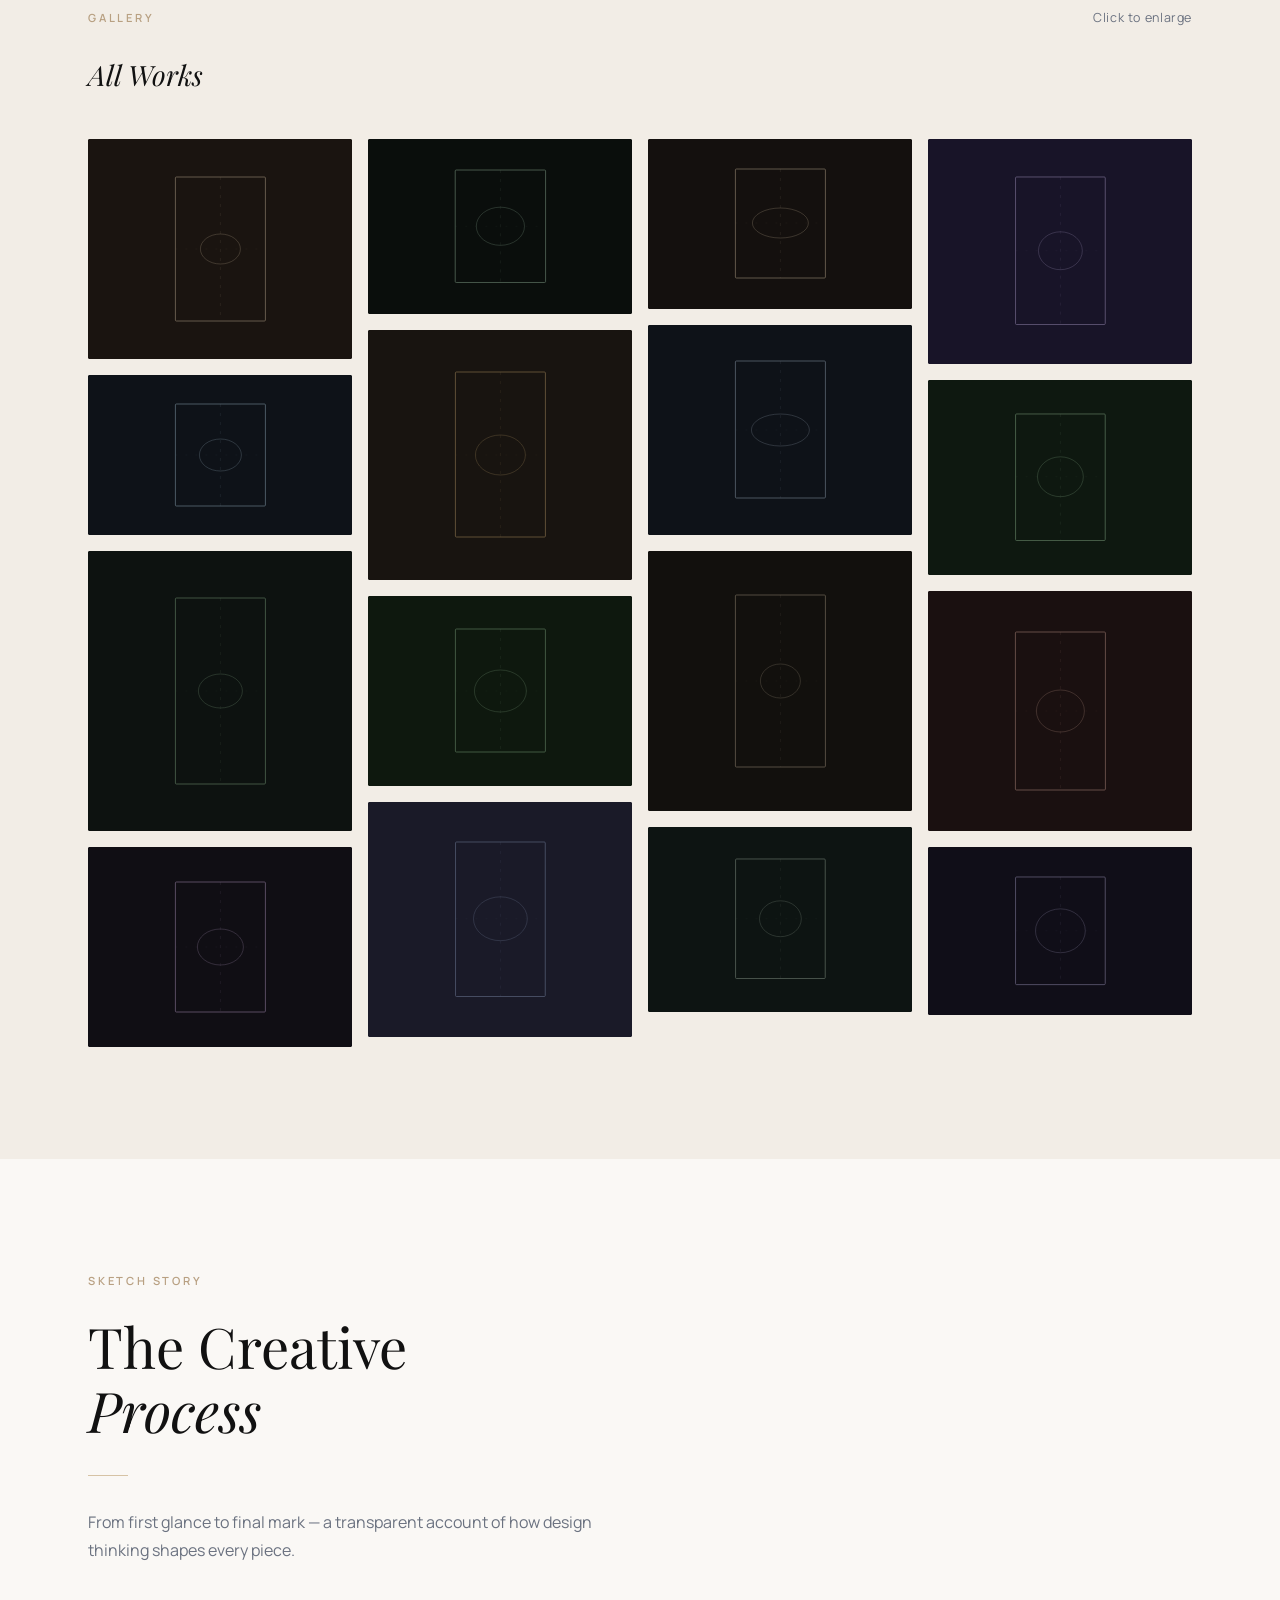
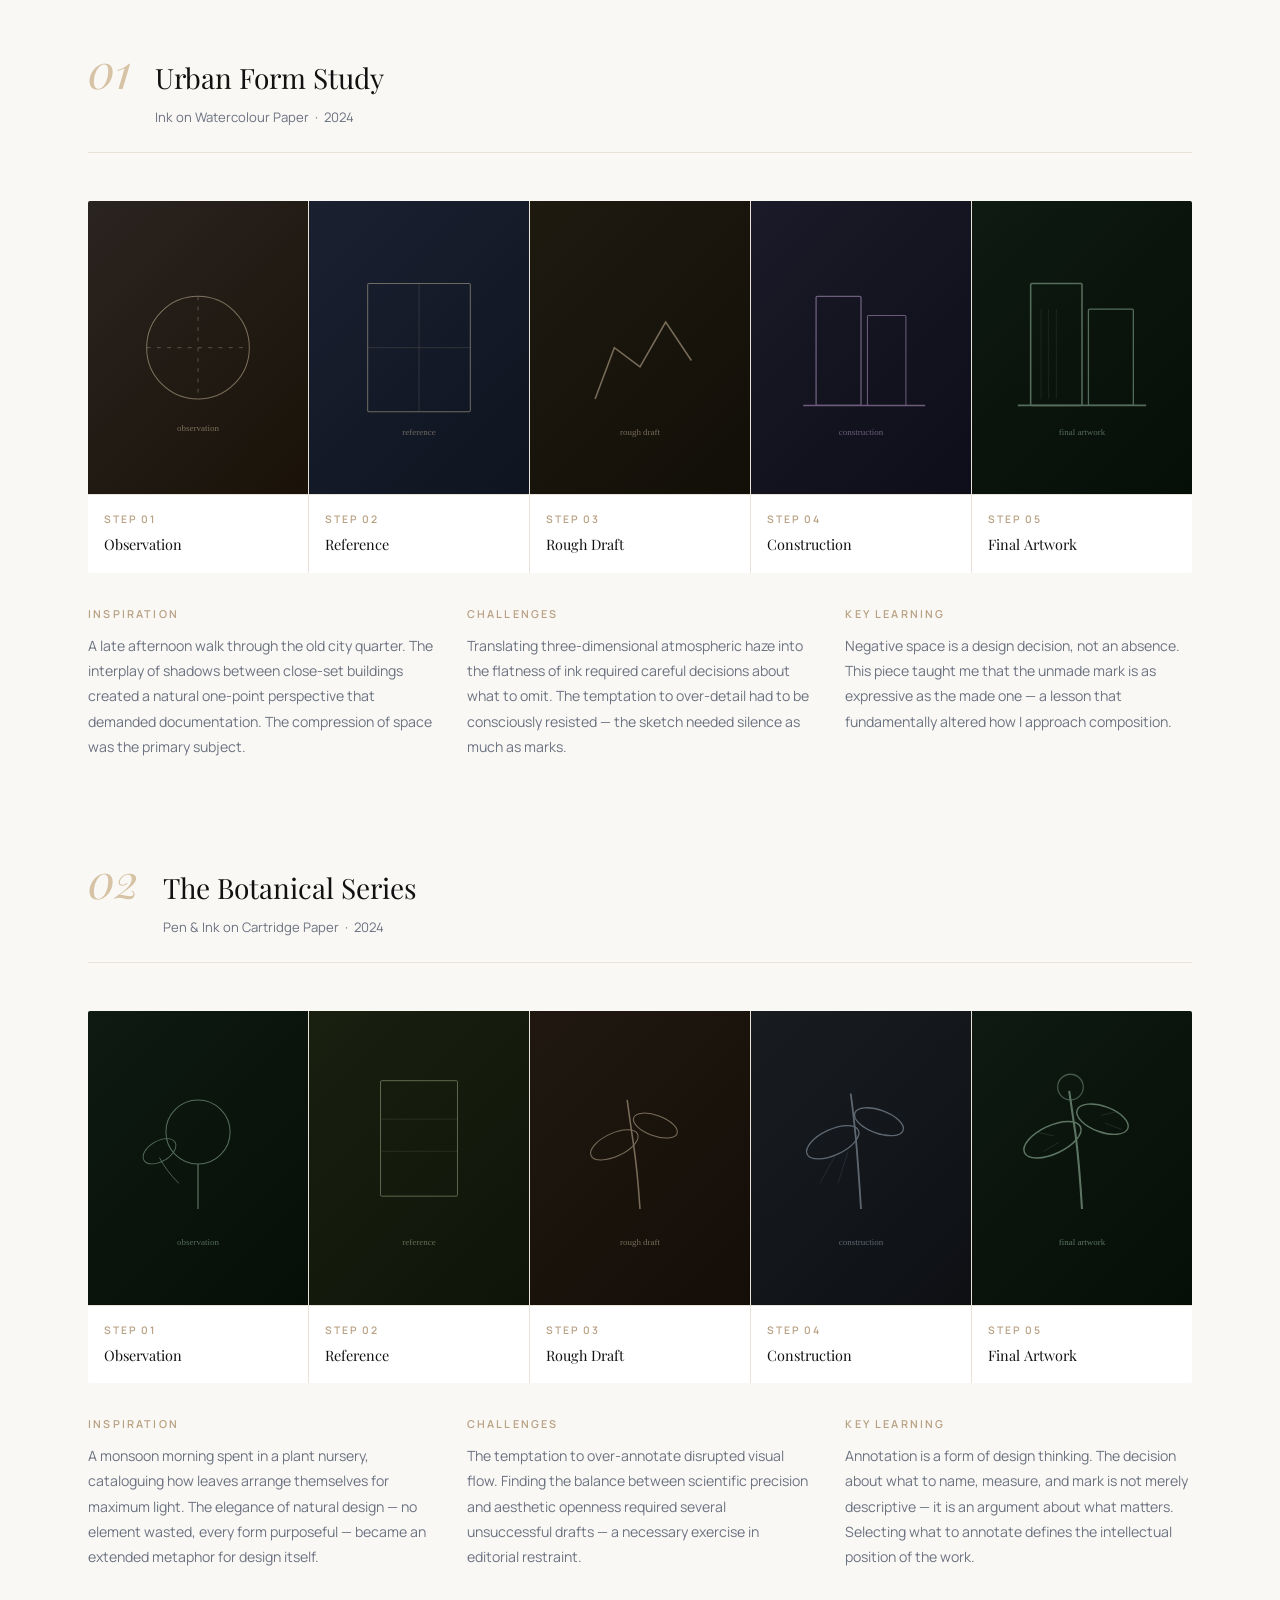
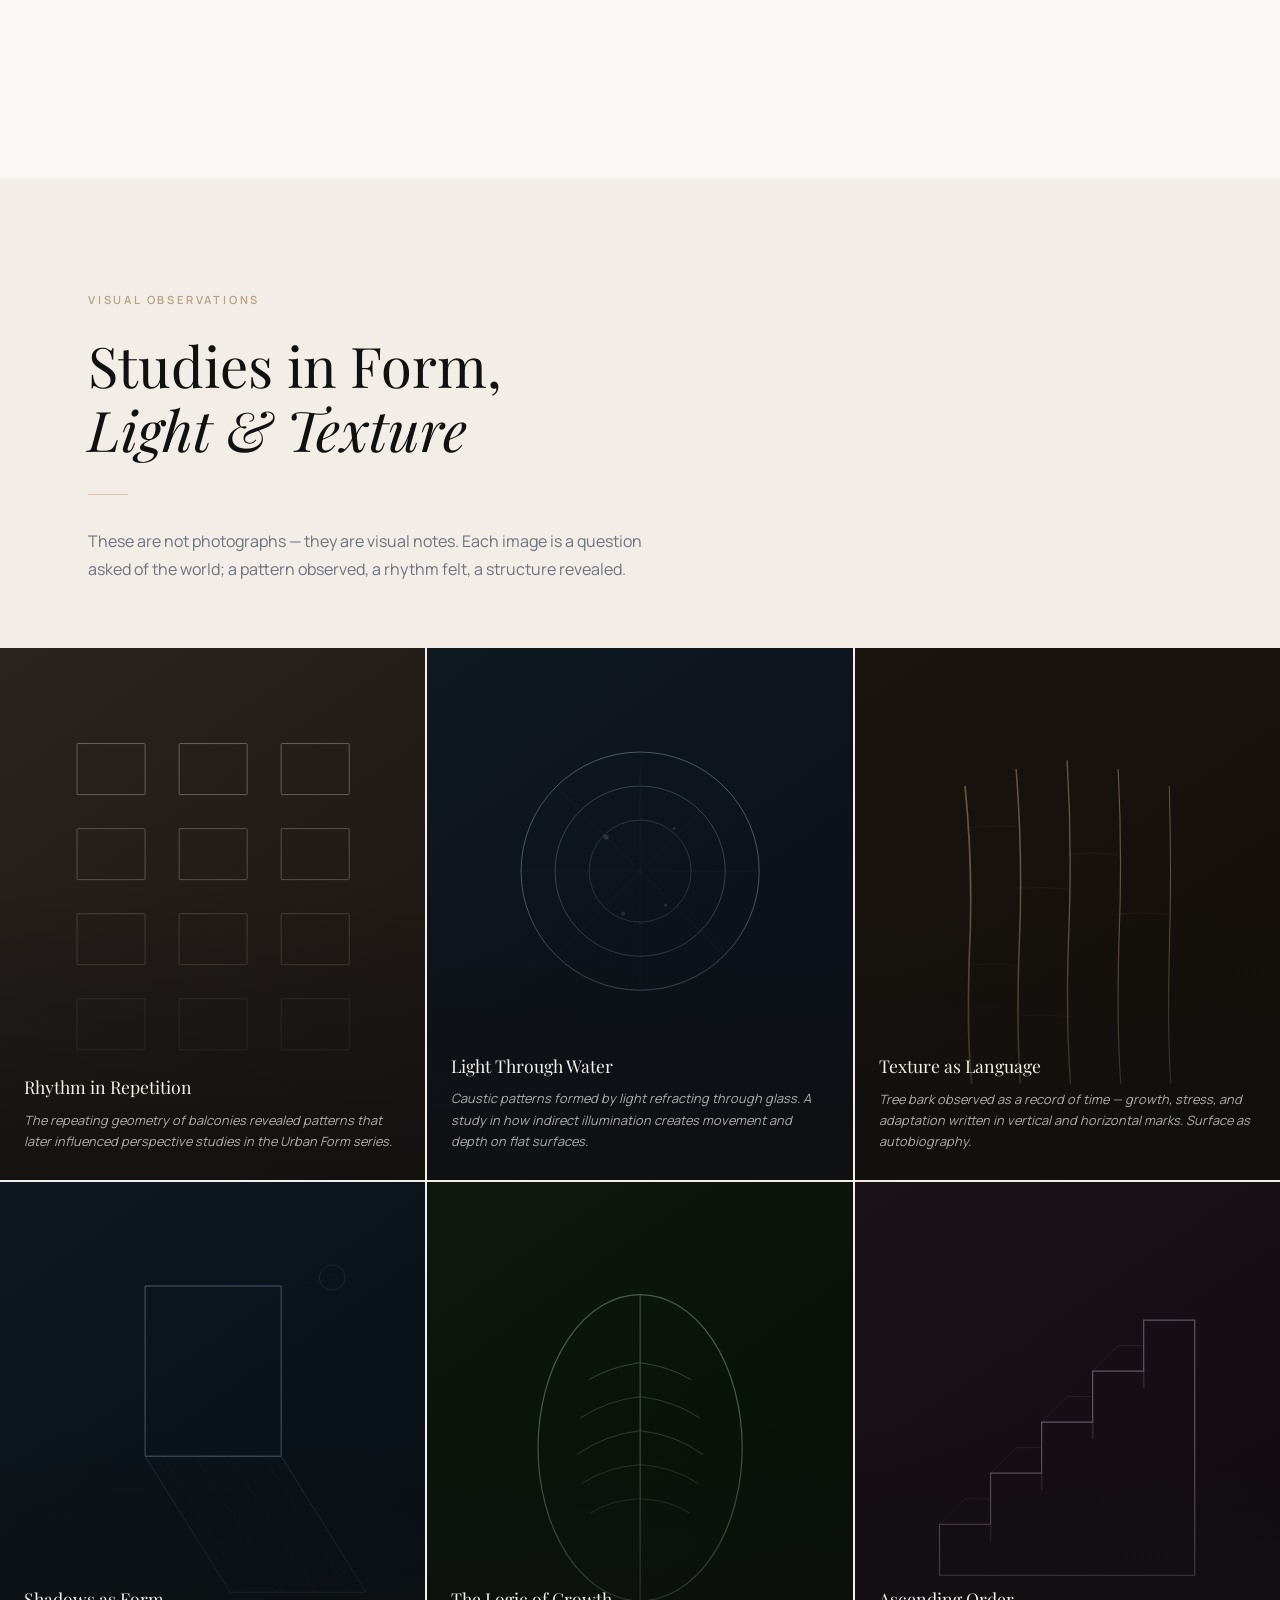
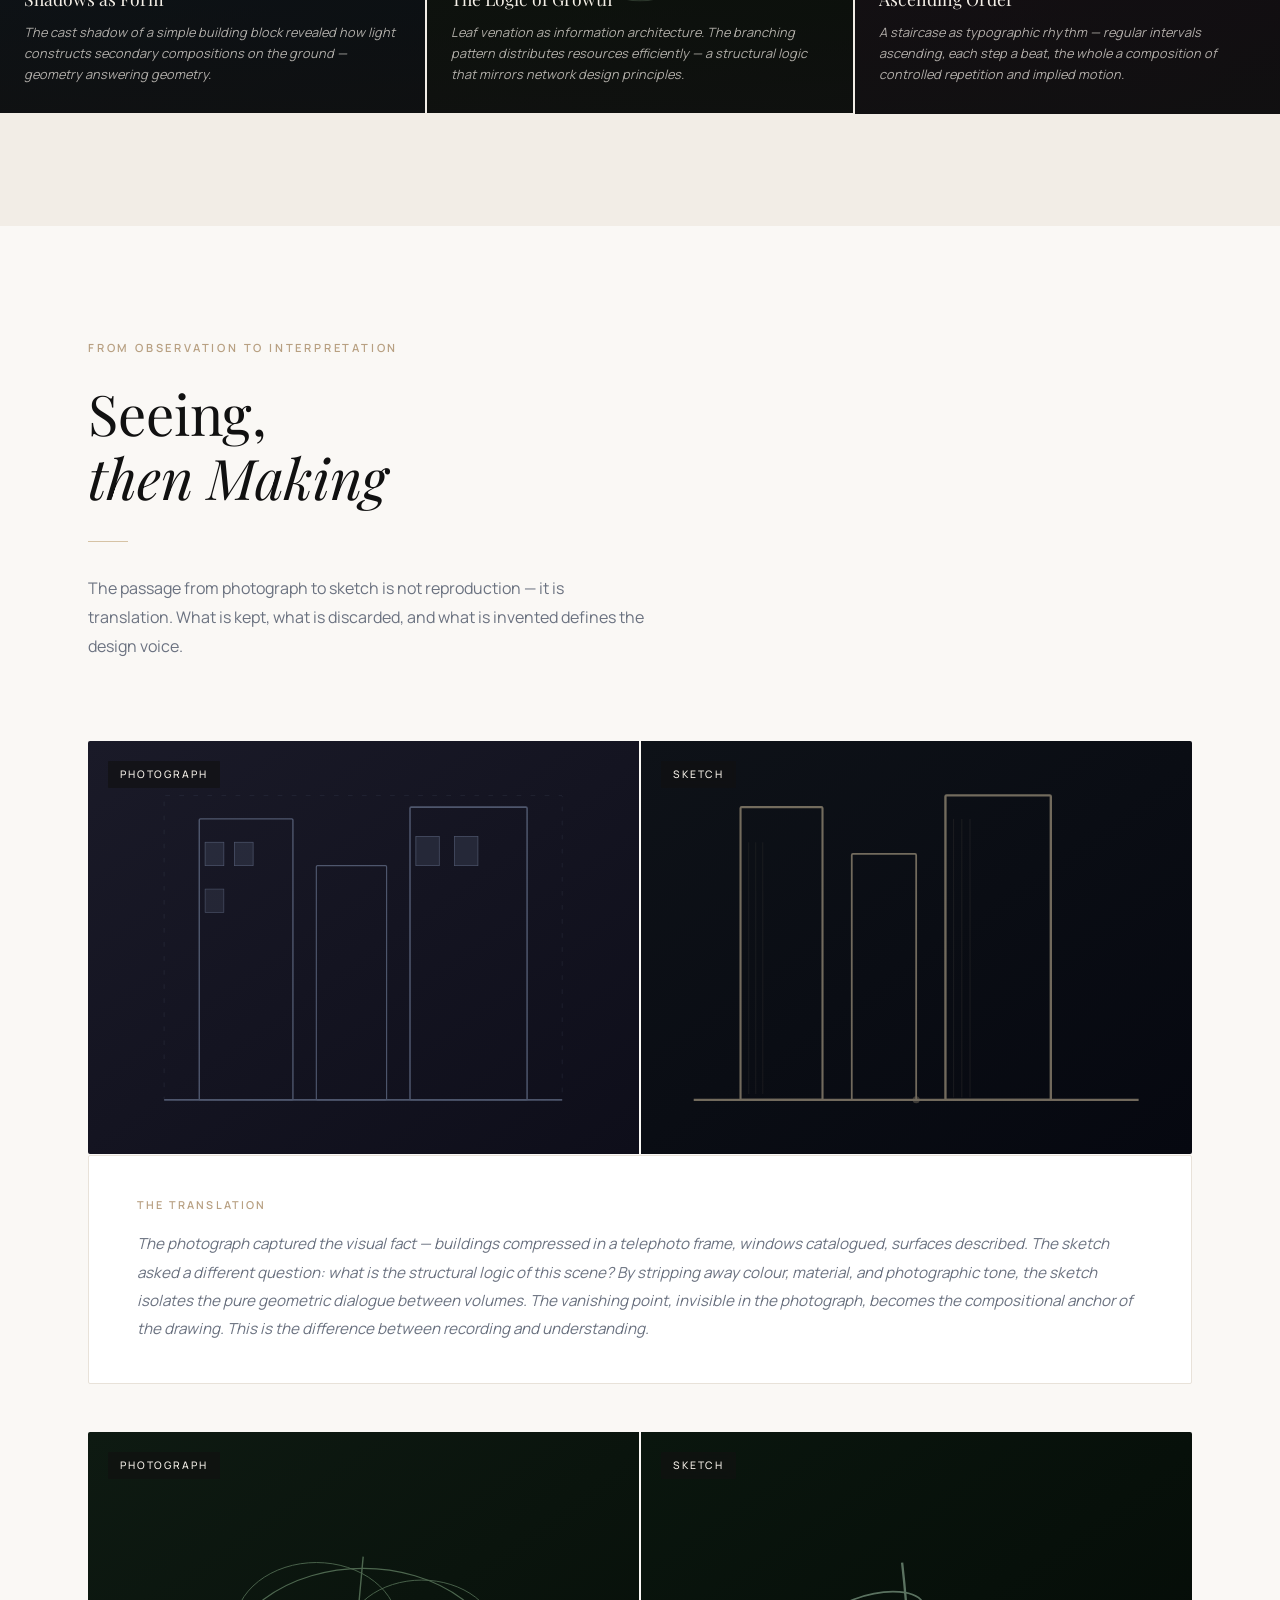
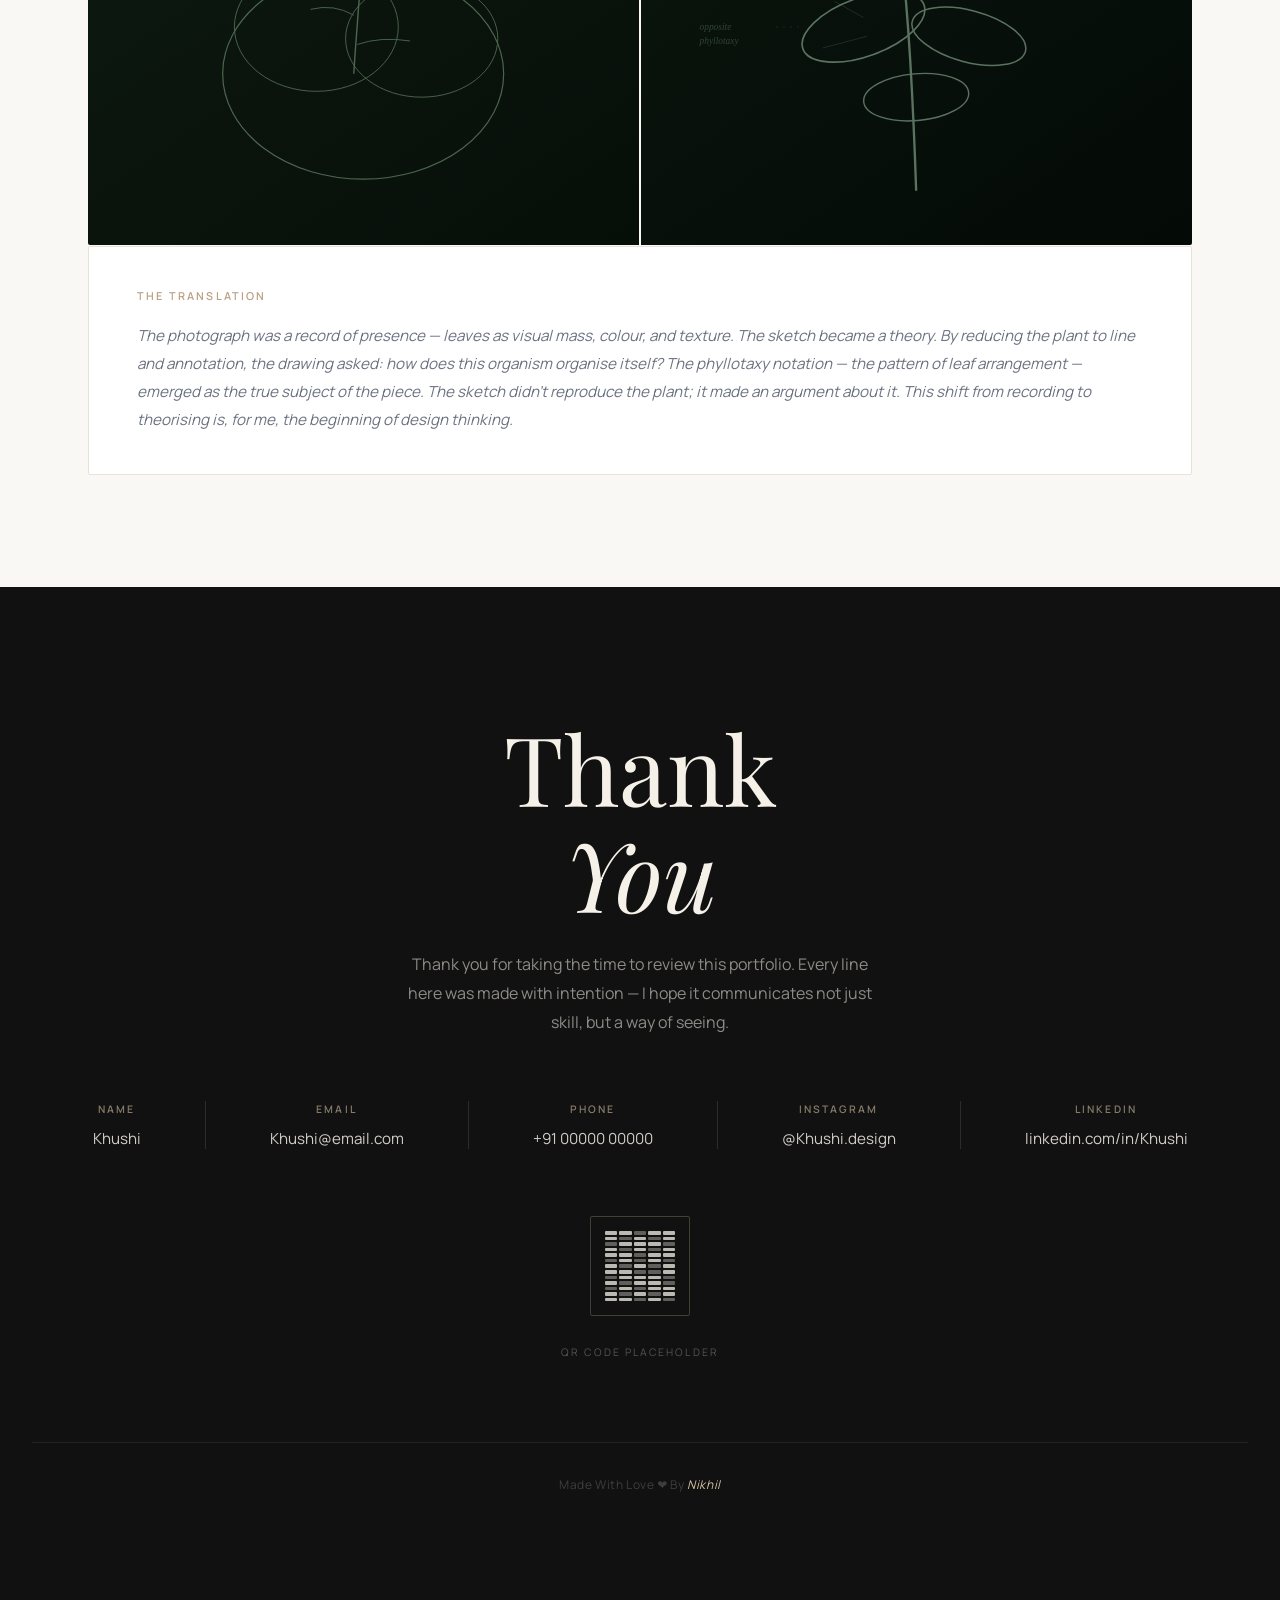
==== commit 38aa8baa: "Seperated Html and CSS file" ====
--- a/index.html
+++ b/index.html
@@ -5,353 +5,8 @@
 <meta name="viewport" content="width=device-width, initial-scale=1.0">
 <title>Khushi — Design Portfolio</title>
 <link href="https://fonts.googleapis.com/css2?family=Playfair+Display:ital,wght@0,400;0,500;0,600;0,700;1,400;1,500&family=Manrope:wght@300;400;500;600&display=swap" rel="stylesheet">
-<style>
-  *, *::before, *::after { margin: 0; padding: 0; box-sizing: border-box; }
-  :root {
-    --bg: #FAF8F5;
-    --ink: #111111;
-    --muted: #6B7280;
-    --accent: #D6C3A5;
-    --accent-dark: #B8A082;
-    --border: #E8E2D9;
-    --serif: 'Playfair Display', Georgia, serif;
-    --sans: 'Manrope', system-ui, sans-serif;
-    --white: #FFFFFF;
-  }
-  html { scroll-behavior: smooth; font-size: 16px; }
-  body { background: var(--bg); color: var(--ink); font-family: var(--sans); font-weight: 400; line-height: 1.7; overflow-x: hidden; }
-
-  /* ── NAV ── */
-  nav {
-    position: fixed; top: 0; left: 0; right: 0; z-index: 100;
-    display: flex; align-items: center; justify-content: space-between;
-    padding: 1.25rem 4rem;
-    background: rgba(250,248,245,0.92);
-    backdrop-filter: blur(12px);
-    border-bottom: 1px solid transparent;
-    transition: border-color 0.4s;
-  }
-  nav.scrolled { border-color: var(--border); }
-  .nav-logo { font-family: var(--serif); font-size: 1.1rem; font-weight: 500; letter-spacing: 0.02em; color: var(--ink); text-decoration: none; }
-  .nav-links { display: flex; gap: 2.5rem; list-style: none; }
-  .nav-links a { font-size: 0.78rem; letter-spacing: 0.12em; text-transform: uppercase; color: var(--muted); text-decoration: none; transition: color 0.25s; font-weight: 500; }
-  .nav-links a:hover { color: var(--ink); }
-  .nav-toggle { display: none; background: none; border: none; cursor: pointer; flex-direction: column; gap: 5px; padding: 4px; }
-  .nav-toggle span { display: block; width: 22px; height: 1.5px; background: var(--ink); transition: all 0.3s; }
-  .mobile-menu { display: none; position: fixed; inset: 0; background: var(--bg); z-index: 99; flex-direction: column; align-items: center; justify-content: center; gap: 2.5rem; }
-  .mobile-menu.open { display: flex; }
-  .mobile-menu a { font-family: var(--serif); font-size: 2rem; color: var(--ink); text-decoration: none; font-style: italic; }
-
-  /* ── SECTIONS ── */
-  section { position: relative; }
-
-  /* ── HERO ── */
-  #home {
-    min-height: 100vh; display: flex; flex-direction: column; align-items: center; justify-content: center;
-    background: #1a1713;
-    overflow: hidden;
-  }
-  .hero-bg {
-    position: absolute; inset: 0;
-    background: linear-gradient(135deg, #2a2520 0%, #1a1410 40%, #0e0c09 100%);
-  }
-  .hero-sketch-overlay {
-    position: absolute; inset: 0; opacity: 0.18;
-    background-image: 
-      repeating-linear-gradient(0deg, transparent, transparent 60px, rgba(214,195,165,0.08) 60px, rgba(214,195,165,0.08) 61px),
-      repeating-linear-gradient(90deg, transparent, transparent 80px, rgba(214,195,165,0.06) 80px, rgba(214,195,165,0.06) 81px);
-  }
-  .hero-img-placeholder {
-    position: absolute; inset: 0;
-    background: 
-      radial-gradient(ellipse 60% 70% at 60% 40%, rgba(214,195,165,0.12) 0%, transparent 70%),
-      radial-gradient(ellipse 40% 50% at 30% 70%, rgba(180,160,130,0.08) 0%, transparent 60%);
-  }
-  /* Sketch-like decorative lines */
-  .hero-lines { position: absolute; inset: 0; overflow: hidden; }
-  .hero-lines::before {
-    content: '';
-    position: absolute; top: 15%; left: 10%; width: 30%; height: 60%;
-    border: 1px solid rgba(214,195,165,0.15);
-    border-radius: 2px;
-    transform: rotate(-2deg);
-  }
-  .hero-lines::after {
-    content: '';
-    position: absolute; top: 20%; left: 55%; width: 35%; height: 50%;
-    border: 1px solid rgba(214,195,165,0.1);
-    transform: rotate(1.5deg);
-  }
-  .hero-overlay { position: absolute; inset: 0; background: linear-gradient(to bottom, rgba(26,23,19,0.3) 0%, rgba(26,23,19,0.55) 60%, rgba(26,23,19,0.75) 100%); }
-  .hero-content {
-    position: relative; z-index: 2; text-align: center; padding: 2rem;
-    animation: heroFadeIn 1.8s ease forwards;
-  }
-  @keyframes heroFadeIn { from { opacity: 0; transform: translateY(24px); } to { opacity: 1; transform: translateY(0); } }
-  .hero-eyebrow {
-    font-size: 0.72rem; letter-spacing: 0.25em; text-transform: uppercase;
-    color: var(--accent); font-family: var(--sans); font-weight: 500; margin-bottom: 1.5rem;
-    animation: heroFadeIn 1.8s 0.3s ease both;
-  }
-  .hero-name {
-    font-family: var(--serif); font-size: clamp(3.5rem, 8vw, 7rem);
-    color: #F5F0E8; font-weight: 400; line-height: 1.05;
-    letter-spacing: -0.01em; margin-bottom: 1.25rem;
-    animation: heroFadeIn 1.8s 0.5s ease both;
-  }
-  .hero-subtitle {
-    font-size: 0.85rem; letter-spacing: 0.18em; text-transform: uppercase;
-    color: rgba(214,195,165,0.75); margin-bottom: 2rem; font-weight: 400;
-    animation: heroFadeIn 1.8s 0.7s ease both;
-  }
-  .hero-tagline {
-    font-family: var(--serif); font-style: italic; font-size: clamp(1.1rem, 2.5vw, 1.5rem);
-    color: rgba(245,240,232,0.65); font-weight: 400;
-    animation: heroFadeIn 1.8s 0.9s ease both;
-  }
-  .hero-scroll {
-    position: absolute; bottom: 2.5rem; left: 50%; transform: translateX(-50%);
-    display: flex; flex-direction: column; align-items: center; gap: 0.5rem; z-index: 2;
-    animation: heroFadeIn 1.8s 1.4s ease both; cursor: pointer; text-decoration: none;
-  }
-  .hero-scroll span { font-size: 0.68rem; letter-spacing: 0.2em; text-transform: uppercase; color: rgba(214,195,165,0.5); font-weight: 500; }
-  .scroll-line { width: 1px; height: 40px; background: linear-gradient(to bottom, rgba(214,195,165,0.5), transparent); animation: scrollPulse 2s infinite; }
-  @keyframes scrollPulse { 0%,100%{opacity:0.4;transform:scaleY(1)} 50%{opacity:1;transform:scaleY(1.15)} }
-
-  /* ── SECTION WRAPPER ── */
-  .section-inner { max-width: 1200px; margin: 0 auto; padding: 0 3rem; }
-  .section-pad { padding: 7rem 0; }
-
-  /* ── SECTION LABEL ── */
-  .section-label {
-    font-size: 0.7rem; letter-spacing: 0.25em; text-transform: uppercase;
-    color: var(--accent-dark); font-weight: 600; margin-bottom: 1.5rem; display: block;
-  }
-  .section-title { font-family: var(--serif); font-size: clamp(2rem, 5vw, 3.5rem); font-weight: 400; line-height: 1.15; margin-bottom: 1.5rem; }
-  .section-subtitle { font-size: 1rem; color: var(--muted); line-height: 1.8; max-width: 560px; }
-
-  /* ── DIVIDER ── */
-  .divider { width: 40px; height: 1px; background: var(--accent); margin: 2rem 0; }
-
-  /* ── ABOUT ── */
-  #about { background: var(--bg); }
-  .about-grid { display: grid; grid-template-columns: 1fr 1.4fr; gap: 6rem; align-items: start; margin-bottom: 6rem; }
-  .about-img-wrap { position: relative; }
-  .about-img {
-    width: 100%; aspect-ratio: 3/4; background: #E8E2D9;
-    border-radius: 2px; overflow: hidden; position: relative;
-  }
-  .about-img-inner {
-    width: 100%; height: 100%;
-    background: linear-gradient(160deg, #D6C3A5 0%, #C4AD8E 40%, #A8906E 100%);
-    display: flex; align-items: flex-end; padding: 2rem;
-  }
-  .img-caption { font-size: 0.72rem; letter-spacing: 0.1em; text-transform: uppercase; color: rgba(17,17,17,0.45); font-weight: 500; }
-  .about-img-border {
-    position: absolute; top: -12px; left: -12px; right: 12px; bottom: -12px;
-    border: 1px solid var(--accent); border-radius: 2px; pointer-events: none; z-index: -1;
-  }
-  .about-text .section-title { margin-bottom: 0.75rem; }
-  .about-body { font-size: 0.95rem; color: var(--muted); line-height: 1.9; margin-bottom: 2.5rem; }
-  .values-grid { display: grid; grid-template-columns: repeat(4,1fr); gap: 1.5rem; }
-  .value-card {
-    padding: 2rem 1.5rem; border: 1px solid var(--border); border-radius: 2px;
-    background: var(--white); transition: border-color 0.3s, transform 0.3s;
-    cursor: default;
-  }
-  .value-card:hover { border-color: var(--accent); transform: translateY(-3px); }
-  .value-icon { font-size: 1.25rem; margin-bottom: 1rem; color: var(--accent-dark); }
-  .value-name { font-family: var(--serif); font-size: 1rem; font-weight: 500; margin-bottom: 0.35rem; }
-  .value-desc { font-size: 0.78rem; color: var(--muted); line-height: 1.6; }
-
-  /* ── WORKS ── */
-  #works { background: #F2EDE6; }
-  .carousel-wrap { position: relative; overflow: hidden; border-radius: 2px; margin-bottom: 5rem; background: #1a1713; }
-  .carousel-slides { display: flex; transition: transform 0.7s cubic-bezier(0.25,0.46,0.45,0.94); }
-  .carousel-slide {
-    min-width: 100%; height: 70vh; min-height: 480px; position: relative;
-    display: flex; align-items: flex-end;
-  }
-  .slide-bg {
-    position: absolute; inset: 0;
-    display: flex; align-items: center; justify-content: center; overflow: hidden;
-  }
-  .slide-bg svg { width: 100%; height: 100%; opacity: 0.7; }
-  .slide-overlay { position: absolute; inset: 0; background: linear-gradient(to top, rgba(10,8,6,0.85) 0%, rgba(10,8,6,0.2) 60%, transparent 100%); }
-  .slide-info { position: relative; z-index: 2; padding: 3rem 3.5rem; color: #F5F0E8; }
-  .slide-num { font-size: 0.68rem; letter-spacing: 0.2em; text-transform: uppercase; color: var(--accent); margin-bottom: 0.75rem; }
-  .slide-title { font-family: var(--serif); font-size: clamp(1.5rem,4vw,2.5rem); font-weight: 400; margin-bottom: 0.5rem; }
-  .slide-meta { font-size: 0.8rem; color: rgba(245,240,232,0.6); letter-spacing: 0.05em; margin-bottom: 0.75rem; }
-  .slide-caption { font-size: 0.9rem; color: rgba(245,240,232,0.75); max-width: 500px; line-height: 1.7; font-style: italic; }
-  .carousel-nav { position: absolute; top: 50%; transform: translateY(-50%); z-index: 10; display: flex; gap: 0; }
-  .carousel-nav.prev { left: 1.5rem; }
-  .carousel-nav.next { right: 1.5rem; }
-  .carousel-btn {
-    width: 48px; height: 48px; border: 1px solid rgba(245,240,232,0.3); border-radius: 50%;
-    background: rgba(245,240,232,0.08); color: #F5F0E8; cursor: pointer; font-size: 1.1rem;
-    display: flex; align-items: center; justify-content: center; transition: all 0.25s;
-    backdrop-filter: blur(4px);
-  }
-  .carousel-btn:hover { background: rgba(245,240,232,0.18); border-color: rgba(245,240,232,0.6); }
-  .thumbnails { display: flex; gap: 0.75rem; padding: 1.25rem 3.5rem; background: #1a1713; overflow-x: auto; scrollbar-width: none; }
-  .thumbnails::-webkit-scrollbar { display: none; }
-  .thumb {
-    width: 72px; height: 48px; flex-shrink: 0; cursor: pointer; border: 2px solid transparent;
-    border-radius: 1px; overflow: hidden; transition: border-color 0.25s; opacity: 0.5;
-    display: flex; align-items: center; justify-content: center;
-  }
-  .thumb.active { border-color: var(--accent); opacity: 1; }
-  .thumb-inner { width: 100%; height: 100%; }
-
-  /* ── MASONRY ── */
-  .masonry-header { display: flex; align-items: baseline; justify-content: space-between; margin-bottom: 2.5rem; }
-  .masonry-grid { columns: 4; column-gap: 1rem; }
-  .masonry-item {
-    break-inside: avoid; margin-bottom: 1rem; cursor: pointer; overflow: hidden;
-    border-radius: 1px; position: relative;
-  }
-  .masonry-item-inner {
-    width: 100%; transition: transform 0.5s cubic-bezier(0.25,0.46,0.45,0.94);
-    display: block;
-  }
-  .masonry-item:hover .masonry-item-inner { transform: scale(1.03); }
-  .masonry-placeholder {
-    width: 100%; display: block; border-radius: 1px;
-  }
-  .masonry-hover {
-    position: absolute; inset: 0; background: rgba(17,17,17,0); 
-    display: flex; align-items: flex-end; padding: 1rem;
-    transition: background 0.35s;
-  }
-  .masonry-item:hover .masonry-hover { background: rgba(17,17,17,0.45); }
-  .masonry-hover-text { color: #F5F0E8; font-size: 0.75rem; font-weight: 500; letter-spacing: 0.05em; opacity: 0; transform: translateY(6px); transition: all 0.3s 0.05s; }
-  .masonry-item:hover .masonry-hover-text { opacity: 1; transform: translateY(0); }
-
-  /* ── LIGHTBOX ── */
-  .lightbox {
-    position: fixed; inset: 0; background: rgba(10,8,6,0.95); z-index: 200;
-    display: none; align-items: center; justify-content: center; padding: 2rem;
-  }
-  .lightbox.open { display: flex; }
-  .lightbox-inner { max-width: 80vw; max-height: 85vh; position: relative; }
-  .lightbox-img { width: 100%; height: 100%; max-height: 80vh; object-fit: contain; border-radius: 1px; }
-  .lightbox-close {
-    position: absolute; top: -3rem; right: 0; background: none; border: none;
-    color: rgba(245,240,232,0.6); font-size: 1.5rem; cursor: pointer; 
-    font-family: var(--serif); transition: color 0.2s;
-  }
-  .lightbox-close:hover { color: #F5F0E8; }
-  .lightbox-caption { text-align: center; margin-top: 1rem; color: rgba(245,240,232,0.5); font-size: 0.8rem; font-style: italic; }
-
-  /* ── SKETCH STORY ── */
-  #sketch-story { background: var(--bg); }
-  .story-project { margin-bottom: 6rem; }
-  .story-project-header { display: flex; align-items: baseline; gap: 1.5rem; margin-bottom: 3rem; border-bottom: 1px solid var(--border); padding-bottom: 1.5rem; }
-  .story-num { font-family: var(--serif); font-size: 3rem; color: var(--accent); font-style: italic; line-height: 1; flex-shrink: 0; }
-  .story-project-title { font-family: var(--serif); font-size: 1.75rem; font-weight: 400; }
-  .story-stages { display: grid; grid-template-columns: repeat(5,1fr); gap: 1px; background: var(--border); border-radius: 2px; overflow: hidden; margin-bottom: 2rem; }
-  .story-stage { background: var(--bg); padding: 0; position: relative; }
-  .stage-img { width: 100%; aspect-ratio: 3/4; display: block; }
-  .stage-label {
-    padding: 1rem; background: var(--white); border-top: 1px solid var(--border);
-  }
-  .stage-step { font-size: 0.65rem; letter-spacing: 0.18em; text-transform: uppercase; color: var(--accent-dark); margin-bottom: 0.2rem; font-weight: 600; }
-  .stage-name { font-family: var(--serif); font-size: 0.9rem; }
-  .story-arrow { display: flex; align-items: center; justify-content: center; position: absolute; right: -13px; top: 35%; z-index: 2; width: 26px; height: 26px; background: var(--accent); border-radius: 50%; font-size: 0.7rem; color: var(--white); flex-shrink: 0; }
-  .story-description { display: grid; grid-template-columns: repeat(3,1fr); gap: 2rem; }
-  .story-desc-block { }
-  .story-desc-label { font-size: 0.68rem; letter-spacing: 0.2em; text-transform: uppercase; color: var(--accent-dark); font-weight: 600; margin-bottom: 0.6rem; }
-  .story-desc-text { font-size: 0.88rem; color: var(--muted); line-height: 1.8; }
-
-  /* ── VISUAL OBSERVATIONS ── */
-  #observations { background: #F2EDE6; }
-  .obs-grid { display: grid; grid-template-columns: repeat(3,1fr); gap: 2px; margin-top: 4rem; }
-  .obs-item { position: relative; overflow: hidden; aspect-ratio: 4/5; cursor: default; }
-  .obs-img { width: 100%; height: 100%; object-fit: cover; display: block; transition: transform 0.7s cubic-bezier(0.25,0.46,0.45,0.94); }
-  .obs-item:hover .obs-img { transform: scale(1.04); }
-  .obs-overlay { position: absolute; inset: 0; background: linear-gradient(to top, rgba(17,17,17,0.8) 0%, transparent 55%); transition: opacity 0.4s; }
-  .obs-text { position: absolute; bottom: 0; left: 0; right: 0; padding: 1.75rem 1.5rem; color: #F5F0E8; }
-  .obs-title { font-family: var(--serif); font-size: 1.1rem; font-weight: 400; margin-bottom: 0.5rem; }
-  .obs-note { font-size: 0.8rem; color: rgba(245,240,232,0.7); line-height: 1.65; font-style: italic; }
-
-  /* ── SPLIT SCREEN ── */
-  #split { background: var(--bg); }
-  .split-intro { max-width: 600px; margin-bottom: 5rem; }
-  .split-pair { display: grid; grid-template-columns: 1fr 1fr; gap: 2px; border-radius: 2px; overflow: hidden; margin-bottom: 1px; }
-  .split-side { position: relative; aspect-ratio: 4/3; overflow: hidden; }
-  .split-img { width: 100%; height: 100%; object-fit: cover; display: block; }
-  .split-badge {
-    position: absolute; top: 1.25rem; left: 1.25rem;
-    font-size: 0.65rem; letter-spacing: 0.18em; text-transform: uppercase;
-    background: rgba(17,17,17,0.65); color: #F5F0E8; padding: 0.3rem 0.75rem;
-    border-radius: 1px; font-weight: 500; backdrop-filter: blur(4px);
-  }
-  .split-explanation { background: var(--white); border: 1px solid var(--border); border-radius: 2px; padding: 2.5rem 3rem; margin-top: 1px; }
-  .split-exp-label { font-size: 0.68rem; letter-spacing: 0.2em; text-transform: uppercase; color: var(--accent-dark); font-weight: 600; margin-bottom: 1rem; }
-  .split-exp-text { font-size: 0.95rem; color: var(--muted); line-height: 1.85; font-style: italic; }
-
-  /* ── CONTACT ── */
-  #contact { background: #111111; color: #F5F0E8; }
-  .contact-inner { text-align: center; padding: 8rem 2rem; }
-  .contact-thank { font-family: var(--serif); font-size: clamp(3rem, 8vw, 6rem); font-weight: 400; line-height: 1.1; margin-bottom: 1.5rem; }
-  .contact-sub { font-size: 1rem; color: rgba(245,240,232,0.55); max-width: 480px; margin: 0 auto 4rem; line-height: 1.8; }
-  .contact-grid { display: flex; gap: 4rem; justify-content: center; flex-wrap: wrap; margin-bottom: 4rem; }
-  .contact-item { text-align: center; }
-  .contact-label { font-size: 0.65rem; letter-spacing: 0.2em; text-transform: uppercase; color: rgba(214,195,165,0.6); font-weight: 600; margin-bottom: 0.5rem; }
-  .contact-value { font-size: 0.95rem; color: rgba(245,240,232,0.85); }
-  .contact-value a { color: inherit; text-decoration: none; }
-  .contact-value a:hover { color: var(--accent); }
-  .contact-divider { width: 1px; height: 48px; background: rgba(245,240,232,0.12); }
-  .qr-placeholder {
-    width: 100px; height: 100px; border: 1px solid rgba(214,195,165,0.25); border-radius: 2px;
-    margin: 0 auto 1rem; display: flex; align-items: center; justify-content: center;
-    flex-direction: column; gap: 6px;
-  }
-  .qr-inner {
-    display: grid; grid-template-columns: repeat(5,1fr); gap: 2px; width: 70px; height: 70px;
-  }
-  .qr-cell { background: rgba(245,240,232,0.35); border-radius: 1px; }
-  .qr-cell.filled { background: rgba(245,240,232,0.75); }
-  .qr-label { font-size: 0.65rem; letter-spacing: 0.15em; text-transform: uppercase; color: rgba(245,240,232,0.3); }
-  .contact-footer { margin-top: 5rem; padding-top: 2rem; border-top: 1px solid rgba(245,240,232,0.08); }
-  .contact-footer p { font-size: 0.75rem; color: rgba(245,240,232,0.2); letter-spacing: 0.05em; }
-
-  /* ── FADE IN OBSERVER ── */
-  .fade-in { opacity: 0; transform: translateY(28px); transition: opacity 0.8s ease, transform 0.8s ease; }
-  .fade-in.visible { opacity: 1; transform: none; }
-
-  /* ── RESPONSIVE ── */
-  @media (max-width: 1024px) {
-    nav { padding: 1.25rem 2rem; }
-    .nav-links { gap: 1.75rem; }
-    .section-inner { padding: 0 2rem; }
-    .about-grid { gap: 3rem; }
-    .values-grid { grid-template-columns: repeat(2,1fr); }
-    .masonry-grid { columns: 3; }
-    .story-stages { grid-template-columns: repeat(3,1fr); }
-    .story-description { grid-template-columns: 1fr 1fr; }
-  }
-  @media (max-width: 768px) {
-    .nav-links { display: none; }
-    .nav-toggle { display: flex; }
-    .section-pad { padding: 5rem 0; }
-    .about-grid { grid-template-columns: 1fr; gap: 3rem; }
-    .about-img { aspect-ratio: 4/3; }
-    .values-grid { grid-template-columns: 1fr 1fr; }
-    .masonry-grid { columns: 2; }
-    .story-stages { grid-template-columns: 1fr 1fr; }
-    .story-description { grid-template-columns: 1fr; }
-    .obs-grid { grid-template-columns: 1fr 1fr; }
-    .split-pair { grid-template-columns: 1fr; }
-    .contact-grid { gap: 2rem; }
-    .contact-divider { display: none; }
-  }
-  @media (max-width: 480px) {
-    .masonry-grid { columns: 1; }
-    .values-grid { grid-template-columns: 1fr; }
-    .obs-grid { grid-template-columns: 1fr; }
-  }
-</style>
+<link rel="stylesheet" href="styles.css">
+
 </head>
 <body>
 
@@ -405,7 +60,7 @@
   </svg>
 
   <div class="hero-content">
-    <p class="hero-eyebrow">Design Portfolio — 2025</p>
+    <p class="hero-eyebrow">Design Portfolio</p>
     <h1 class="hero-name">Khushi</h1>
     <p class="hero-subtitle">Sketches&nbsp; • &nbsp;Visual Studies&nbsp; • &nbsp;Design Thinking</p>
     <p class="hero-tagline">Observing, Interpreting, Creating.</p>
--- a/styles.css
+++ b/styles.css
@@ -0,0 +1,345 @@
+*, *::before, *::after { margin: 0; padding: 0; box-sizing: border-box; }
+  :root {
+    --bg: #FAF8F5;
+    --ink: #111111;
+    --muted: #6B7280;
+    --accent: #D6C3A5;
+    --accent-dark: #B8A082;
+    --border: #E8E2D9;
+    --serif: 'Playfair Display', Georgia, serif;
+    --sans: 'Manrope', system-ui, sans-serif;
+    --white: #FFFFFF;
+  }
+  html { scroll-behavior: smooth; font-size: 16px; }
+  body { background: var(--bg); color: var(--ink); font-family: var(--sans); font-weight: 400; line-height: 1.7; overflow-x: hidden; }
+
+  /* ── NAV ── */
+  nav {
+    position: fixed; top: 0; left: 0; right: 0; z-index: 100;
+    display: flex; align-items: center; justify-content: space-between;
+    padding: 1.25rem 4rem;
+    background: rgba(250,248,245,0.92);
+    backdrop-filter: blur(12px);
+    border-bottom: 1px solid transparent;
+    transition: border-color 0.4s;
+  }
+  nav.scrolled { border-color: var(--border); }
+  .nav-logo { font-family: var(--serif); font-size: 1.1rem; font-weight: 500; letter-spacing: 0.02em; color: var(--ink); text-decoration: none; }
+  .nav-links { display: flex; gap: 2.5rem; list-style: none; }
+  .nav-links a { font-size: 0.78rem; letter-spacing: 0.12em; text-transform: uppercase; color: var(--muted); text-decoration: none; transition: color 0.25s; font-weight: 500; }
+  .nav-links a:hover { color: var(--ink); }
+  .nav-toggle { display: none; background: none; border: none; cursor: pointer; flex-direction: column; gap: 5px; padding: 4px; }
+  .nav-toggle span { display: block; width: 22px; height: 1.5px; background: var(--ink); transition: all 0.3s; }
+  .mobile-menu { display: none; position: fixed; inset: 0; background: var(--bg); z-index: 99; flex-direction: column; align-items: center; justify-content: center; gap: 2.5rem; }
+  .mobile-menu.open { display: flex; }
+  .mobile-menu a { font-family: var(--serif); font-size: 2rem; color: var(--ink); text-decoration: none; font-style: italic; }
+
+  /* ── SECTIONS ── */
+  section { position: relative; }
+
+  /* ── HERO ── */
+  #home {
+    min-height: 100vh; display: flex; flex-direction: column; align-items: center; justify-content: center;
+    background: #1a1713;
+    overflow: hidden;
+  }
+  .hero-bg {
+    position: absolute; inset: 0;
+    background: linear-gradient(135deg, #2a2520 0%, #1a1410 40%, #0e0c09 100%);
+  }
+  .hero-sketch-overlay {
+    position: absolute; inset: 0; opacity: 0.18;
+    background-image: 
+      repeating-linear-gradient(0deg, transparent, transparent 60px, rgba(214,195,165,0.08) 60px, rgba(214,195,165,0.08) 61px),
+      repeating-linear-gradient(90deg, transparent, transparent 80px, rgba(214,195,165,0.06) 80px, rgba(214,195,165,0.06) 81px);
+  }
+  .hero-img-placeholder {
+    position: absolute; inset: 0;
+    background: 
+      radial-gradient(ellipse 60% 70% at 60% 40%, rgba(214,195,165,0.12) 0%, transparent 70%),
+      radial-gradient(ellipse 40% 50% at 30% 70%, rgba(180,160,130,0.08) 0%, transparent 60%);
+  }
+  /* Sketch-like decorative lines */
+  .hero-lines { position: absolute; inset: 0; overflow: hidden; }
+  .hero-lines::before {
+    content: '';
+    position: absolute; top: 15%; left: 10%; width: 30%; height: 60%;
+    border: 1px solid rgba(214,195,165,0.15);
+    border-radius: 2px;
+    transform: rotate(-2deg);
+  }
+  .hero-lines::after {
+    content: '';
+    position: absolute; top: 20%; left: 55%; width: 35%; height: 50%;
+    border: 1px solid rgba(214,195,165,0.1);
+    transform: rotate(1.5deg);
+  }
+  .hero-overlay { position: absolute; inset: 0; background: linear-gradient(to bottom, rgba(26,23,19,0.3) 0%, rgba(26,23,19,0.55) 60%, rgba(26,23,19,0.75) 100%); }
+  .hero-content {
+    position: relative; z-index: 2; text-align: center; padding: 2rem;
+    animation: heroFadeIn 1.8s ease forwards;
+  }
+  @keyframes heroFadeIn { from { opacity: 0; transform: translateY(24px); } to { opacity: 1; transform: translateY(0); } }
+  .hero-eyebrow {
+    font-size: 0.72rem; letter-spacing: 0.25em; text-transform: uppercase;
+    color: var(--accent); font-family: var(--sans); font-weight: 500; margin-bottom: 1.5rem;
+    animation: heroFadeIn 1.8s 0.3s ease both;
+  }
+  .hero-name {
+    font-family: var(--serif); font-size: clamp(3.5rem, 8vw, 7rem);
+    color: #F5F0E8; font-weight: 400; line-height: 1.05;
+    letter-spacing: -0.01em; margin-bottom: 1.25rem;
+    animation: heroFadeIn 1.8s 0.5s ease both;
+  }
+  .hero-subtitle {
+    font-size: 0.85rem; letter-spacing: 0.18em; text-transform: uppercase;
+    color: rgba(214,195,165,0.75); margin-bottom: 2rem; font-weight: 400;
+    animation: heroFadeIn 1.8s 0.7s ease both;
+  }
+  .hero-tagline {
+    font-family: var(--serif); font-style: italic; font-size: clamp(1.1rem, 2.5vw, 1.5rem);
+    color: rgba(245,240,232,0.65); font-weight: 400;
+    animation: heroFadeIn 1.8s 0.9s ease both;
+  }
+  .hero-scroll {
+    position: absolute; bottom: 2.5rem; left: 50%; transform: translateX(-50%);
+    display: flex; flex-direction: column; align-items: center; gap: 0.5rem; z-index: 2;
+    animation: heroFadeIn 1.8s 1.4s ease both; cursor: pointer; text-decoration: none;
+  }
+  .hero-scroll span { font-size: 0.68rem; letter-spacing: 0.2em; text-transform: uppercase; color: rgba(214,195,165,0.5); font-weight: 500; }
+  .scroll-line { width: 1px; height: 40px; background: linear-gradient(to bottom, rgba(214,195,165,0.5), transparent); animation: scrollPulse 2s infinite; }
+  @keyframes scrollPulse { 0%,100%{opacity:0.4;transform:scaleY(1)} 50%{opacity:1;transform:scaleY(1.15)} }
+
+  /* ── SECTION WRAPPER ── */
+  .section-inner { max-width: 1200px; margin: 0 auto; padding: 0 3rem; }
+  .section-pad { padding: 7rem 0; }
+
+  /* ── SECTION LABEL ── */
+  .section-label {
+    font-size: 0.7rem; letter-spacing: 0.25em; text-transform: uppercase;
+    color: var(--accent-dark); font-weight: 600; margin-bottom: 1.5rem; display: block;
+  }
+  .section-title { font-family: var(--serif); font-size: clamp(2rem, 5vw, 3.5rem); font-weight: 400; line-height: 1.15; margin-bottom: 1.5rem; }
+  .section-subtitle { font-size: 1rem; color: var(--muted); line-height: 1.8; max-width: 560px; }
+
+  /* ── DIVIDER ── */
+  .divider { width: 40px; height: 1px; background: var(--accent); margin: 2rem 0; }
+
+  /* ── ABOUT ── */
+  #about { background: var(--bg); }
+  .about-grid { display: grid; grid-template-columns: 1fr 1.4fr; gap: 6rem; align-items: start; margin-bottom: 6rem; }
+  .about-img-wrap { position: relative; }
+  .about-img {
+    width: 100%; aspect-ratio: 3/4; background: #E8E2D9;
+    border-radius: 2px; overflow: hidden; position: relative;
+  }
+  .about-img-inner {
+    width: 100%; height: 100%;
+    background: linear-gradient(160deg, #D6C3A5 0%, #C4AD8E 40%, #A8906E 100%);
+    display: flex; align-items: flex-end; padding: 2rem;
+  }
+  .img-caption { font-size: 0.72rem; letter-spacing: 0.1em; text-transform: uppercase; color: rgba(17,17,17,0.45); font-weight: 500; }
+  .about-img-border {
+    position: absolute; top: -12px; left: -12px; right: 12px; bottom: -12px;
+    border: 1px solid var(--accent); border-radius: 2px; pointer-events: none; z-index: -1;
+  }
+  .about-text .section-title { margin-bottom: 0.75rem; }
+  .about-body { font-size: 0.95rem; color: var(--muted); line-height: 1.9; margin-bottom: 2.5rem; }
+  .values-grid { display: grid; grid-template-columns: repeat(4,1fr); gap: 1.5rem; }
+  .value-card {
+    padding: 2rem 1.5rem; border: 1px solid var(--border); border-radius: 2px;
+    background: var(--white); transition: border-color 0.3s, transform 0.3s;
+    cursor: default;
+  }
+  .value-card:hover { border-color: var(--accent); transform: translateY(-3px); }
+  .value-icon { font-size: 1.25rem; margin-bottom: 1rem; color: var(--accent-dark); }
+  .value-name { font-family: var(--serif); font-size: 1rem; font-weight: 500; margin-bottom: 0.35rem; }
+  .value-desc { font-size: 0.78rem; color: var(--muted); line-height: 1.6; }
+
+  /* ── WORKS ── */
+  #works { background: #F2EDE6; }
+  .carousel-wrap { position: relative; overflow: hidden; border-radius: 2px; margin-bottom: 5rem; background: #1a1713; }
+  .carousel-slides { display: flex; transition: transform 0.7s cubic-bezier(0.25,0.46,0.45,0.94); }
+  .carousel-slide {
+    min-width: 100%; height: 70vh; min-height: 480px; position: relative;
+    display: flex; align-items: flex-end;
+  }
+  .slide-bg {
+    position: absolute; inset: 0;
+    display: flex; align-items: center; justify-content: center; overflow: hidden;
+  }
+  .slide-bg svg { width: 100%; height: 100%; opacity: 0.7; }
+  .slide-overlay { position: absolute; inset: 0; background: linear-gradient(to top, rgba(10,8,6,0.85) 0%, rgba(10,8,6,0.2) 60%, transparent 100%); }
+  .slide-info { position: relative; z-index: 2; padding: 3rem 3.5rem; color: #F5F0E8; }
+  .slide-num { font-size: 0.68rem; letter-spacing: 0.2em; text-transform: uppercase; color: var(--accent); margin-bottom: 0.75rem; }
+  .slide-title { font-family: var(--serif); font-size: clamp(1.5rem,4vw,2.5rem); font-weight: 400; margin-bottom: 0.5rem; }
+  .slide-meta { font-size: 0.8rem; color: rgba(245,240,232,0.6); letter-spacing: 0.05em; margin-bottom: 0.75rem; }
+  .slide-caption { font-size: 0.9rem; color: rgba(245,240,232,0.75); max-width: 500px; line-height: 1.7; font-style: italic; }
+  .carousel-nav { position: absolute; top: 50%; transform: translateY(-50%); z-index: 10; display: flex; gap: 0; }
+  .carousel-nav.prev { left: 1.5rem; }
+  .carousel-nav.next { right: 1.5rem; }
+  .carousel-btn {
+    width: 48px; height: 48px; border: 1px solid rgba(245,240,232,0.3); border-radius: 50%;
+    background: rgba(245,240,232,0.08); color: #F5F0E8; cursor: pointer; font-size: 1.1rem;
+    display: flex; align-items: center; justify-content: center; transition: all 0.25s;
+    backdrop-filter: blur(4px);
+  }
+  .carousel-btn:hover { background: rgba(245,240,232,0.18); border-color: rgba(245,240,232,0.6); }
+  .thumbnails { display: flex; gap: 0.75rem; padding: 1.25rem 3.5rem; background: #1a1713; overflow-x: auto; scrollbar-width: none; }
+  .thumbnails::-webkit-scrollbar { display: none; }
+  .thumb {
+    width: 72px; height: 48px; flex-shrink: 0; cursor: pointer; border: 2px solid transparent;
+    border-radius: 1px; overflow: hidden; transition: border-color 0.25s; opacity: 0.5;
+    display: flex; align-items: center; justify-content: center;
+  }
+  .thumb.active { border-color: var(--accent); opacity: 1; }
+  .thumb-inner { width: 100%; height: 100%; }
+
+  /* ── MASONRY ── */
+  .masonry-header { display: flex; align-items: baseline; justify-content: space-between; margin-bottom: 2.5rem; }
+  .masonry-grid { columns: 4; column-gap: 1rem; }
+  .masonry-item {
+    break-inside: avoid; margin-bottom: 1rem; cursor: pointer; overflow: hidden;
+    border-radius: 1px; position: relative;
+  }
+  .masonry-item-inner {
+    width: 100%; transition: transform 0.5s cubic-bezier(0.25,0.46,0.45,0.94);
+    display: block;
+  }
+  .masonry-item:hover .masonry-item-inner { transform: scale(1.03); }
+  .masonry-placeholder {
+    width: 100%; display: block; border-radius: 1px;
+  }
+  .masonry-hover {
+    position: absolute; inset: 0; background: rgba(17,17,17,0); 
+    display: flex; align-items: flex-end; padding: 1rem;
+    transition: background 0.35s;
+  }
+  .masonry-item:hover .masonry-hover { background: rgba(17,17,17,0.45); }
+  .masonry-hover-text { color: #F5F0E8; font-size: 0.75rem; font-weight: 500; letter-spacing: 0.05em; opacity: 0; transform: translateY(6px); transition: all 0.3s 0.05s; }
+  .masonry-item:hover .masonry-hover-text { opacity: 1; transform: translateY(0); }
+
+  /* ── LIGHTBOX ── */
+  .lightbox {
+    position: fixed; inset: 0; background: rgba(10,8,6,0.95); z-index: 200;
+    display: none; align-items: center; justify-content: center; padding: 2rem;
+  }
+  .lightbox.open { display: flex; }
+  .lightbox-inner { max-width: 80vw; max-height: 85vh; position: relative; }
+  .lightbox-img { width: 100%; height: 100%; max-height: 80vh; object-fit: contain; border-radius: 1px; }
+  .lightbox-close {
+    position: absolute; top: -3rem; right: 0; background: none; border: none;
+    color: rgba(245,240,232,0.6); font-size: 1.5rem; cursor: pointer; 
+    font-family: var(--serif); transition: color 0.2s;
+  }
+  .lightbox-close:hover { color: #F5F0E8; }
+  .lightbox-caption { text-align: center; margin-top: 1rem; color: rgba(245,240,232,0.5); font-size: 0.8rem; font-style: italic; }
+
+  /* ── SKETCH STORY ── */
+  #sketch-story { background: var(--bg); }
+  .story-project { margin-bottom: 6rem; }
+  .story-project-header { display: flex; align-items: baseline; gap: 1.5rem; margin-bottom: 3rem; border-bottom: 1px solid var(--border); padding-bottom: 1.5rem; }
+  .story-num { font-family: var(--serif); font-size: 3rem; color: var(--accent); font-style: italic; line-height: 1; flex-shrink: 0; }
+  .story-project-title { font-family: var(--serif); font-size: 1.75rem; font-weight: 400; }
+  .story-stages { display: grid; grid-template-columns: repeat(5,1fr); gap: 1px; background: var(--border); border-radius: 2px; overflow: hidden; margin-bottom: 2rem; }
+  .story-stage { background: var(--bg); padding: 0; position: relative; }
+  .stage-img { width: 100%; aspect-ratio: 3/4; display: block; }
+  .stage-label {
+    padding: 1rem; background: var(--white); border-top: 1px solid var(--border);
+  }
+  .stage-step { font-size: 0.65rem; letter-spacing: 0.18em; text-transform: uppercase; color: var(--accent-dark); margin-bottom: 0.2rem; font-weight: 600; }
+  .stage-name { font-family: var(--serif); font-size: 0.9rem; }
+  .story-arrow { display: flex; align-items: center; justify-content: center; position: absolute; right: -13px; top: 35%; z-index: 2; width: 26px; height: 26px; background: var(--accent); border-radius: 50%; font-size: 0.7rem; color: var(--white); flex-shrink: 0; }
+  .story-description { display: grid; grid-template-columns: repeat(3,1fr); gap: 2rem; }
+  .story-desc-block { }
+  .story-desc-label { font-size: 0.68rem; letter-spacing: 0.2em; text-transform: uppercase; color: var(--accent-dark); font-weight: 600; margin-bottom: 0.6rem; }
+  .story-desc-text { font-size: 0.88rem; color: var(--muted); line-height: 1.8; }
+
+  /* ── VISUAL OBSERVATIONS ── */
+  #observations { background: #F2EDE6; }
+  .obs-grid { display: grid; grid-template-columns: repeat(3,1fr); gap: 2px; margin-top: 4rem; }
+  .obs-item { position: relative; overflow: hidden; aspect-ratio: 4/5; cursor: default; }
+  .obs-img { width: 100%; height: 100%; object-fit: cover; display: block; transition: transform 0.7s cubic-bezier(0.25,0.46,0.45,0.94); }
+  .obs-item:hover .obs-img { transform: scale(1.04); }
+  .obs-overlay { position: absolute; inset: 0; background: linear-gradient(to top, rgba(17,17,17,0.8) 0%, transparent 55%); transition: opacity 0.4s; }
+  .obs-text { position: absolute; bottom: 0; left: 0; right: 0; padding: 1.75rem 1.5rem; color: #F5F0E8; }
+  .obs-title { font-family: var(--serif); font-size: 1.1rem; font-weight: 400; margin-bottom: 0.5rem; }
+  .obs-note { font-size: 0.8rem; color: rgba(245,240,232,0.7); line-height: 1.65; font-style: italic; }
+
+  /* ── SPLIT SCREEN ── */
+  #split { background: var(--bg); }
+  .split-intro { max-width: 600px; margin-bottom: 5rem; }
+  .split-pair { display: grid; grid-template-columns: 1fr 1fr; gap: 2px; border-radius: 2px; overflow: hidden; margin-bottom: 1px; }
+  .split-side { position: relative; aspect-ratio: 4/3; overflow: hidden; }
+  .split-img { width: 100%; height: 100%; object-fit: cover; display: block; }
+  .split-badge {
+    position: absolute; top: 1.25rem; left: 1.25rem;
+    font-size: 0.65rem; letter-spacing: 0.18em; text-transform: uppercase;
+    background: rgba(17,17,17,0.65); color: #F5F0E8; padding: 0.3rem 0.75rem;
+    border-radius: 1px; font-weight: 500; backdrop-filter: blur(4px);
+  }
+  .split-explanation { background: var(--white); border: 1px solid var(--border); border-radius: 2px; padding: 2.5rem 3rem; margin-top: 1px; }
+  .split-exp-label { font-size: 0.68rem; letter-spacing: 0.2em; text-transform: uppercase; color: var(--accent-dark); font-weight: 600; margin-bottom: 1rem; }
+  .split-exp-text { font-size: 0.95rem; color: var(--muted); line-height: 1.85; font-style: italic; }
+
+  /* ── CONTACT ── */
+  #contact { background: #111111; color: #F5F0E8; }
+  .contact-inner { text-align: center; padding: 8rem 2rem; }
+  .contact-thank { font-family: var(--serif); font-size: clamp(3rem, 8vw, 6rem); font-weight: 400; line-height: 1.1; margin-bottom: 1.5rem; }
+  .contact-sub { font-size: 1rem; color: rgba(245,240,232,0.55); max-width: 480px; margin: 0 auto 4rem; line-height: 1.8; }
+  .contact-grid { display: flex; gap: 4rem; justify-content: center; flex-wrap: wrap; margin-bottom: 4rem; }
+  .contact-item { text-align: center; }
+  .contact-label { font-size: 0.65rem; letter-spacing: 0.2em; text-transform: uppercase; color: rgba(214,195,165,0.6); font-weight: 600; margin-bottom: 0.5rem; }
+  .contact-value { font-size: 0.95rem; color: rgba(245,240,232,0.85); }
+  .contact-value a { color: inherit; text-decoration: none; }
+  .contact-value a:hover { color: var(--accent); }
+  .contact-divider { width: 1px; height: 48px; background: rgba(245,240,232,0.12); }
+  .qr-placeholder {
+    width: 100px; height: 100px; border: 1px solid rgba(214,195,165,0.25); border-radius: 2px;
+    margin: 0 auto 1rem; display: flex; align-items: center; justify-content: center;
+    flex-direction: column; gap: 6px;
+  }
+  .qr-inner {
+    display: grid; grid-template-columns: repeat(5,1fr); gap: 2px; width: 70px; height: 70px;
+  }
+  .qr-cell { background: rgba(245,240,232,0.35); border-radius: 1px; }
+  .qr-cell.filled { background: rgba(245,240,232,0.75); }
+  .qr-label { font-size: 0.65rem; letter-spacing: 0.15em; text-transform: uppercase; color: rgba(245,240,232,0.3); }
+  .contact-footer { margin-top: 5rem; padding-top: 2rem; border-top: 1px solid rgba(245,240,232,0.08); }
+  .contact-footer p { font-size: 0.75rem; color: rgba(245,240,232,0.2); letter-spacing: 0.05em; }
+
+  /* ── FADE IN OBSERVER ── */
+  .fade-in { opacity: 0; transform: translateY(28px); transition: opacity 0.8s ease, transform 0.8s ease; }
+  .fade-in.visible { opacity: 1; transform: none; }
+
+  /* ── RESPONSIVE ── */
+  @media (max-width: 1024px) {
+    nav { padding: 1.25rem 2rem; }
+    .nav-links { gap: 1.75rem; }
+    .section-inner { padding: 0 2rem; }
+    .about-grid { gap: 3rem; }
+    .values-grid { grid-template-columns: repeat(2,1fr); }
+    .masonry-grid { columns: 3; }
+    .story-stages { grid-template-columns: repeat(3,1fr); }
+    .story-description { grid-template-columns: 1fr 1fr; }
+  }
+  @media (max-width: 768px) {
+    .nav-links { display: none; }
+    .nav-toggle { display: flex; }
+    .section-pad { padding: 5rem 0; }
+    .about-grid { grid-template-columns: 1fr; gap: 3rem; }
+    .about-img { aspect-ratio: 4/3; }
+    .values-grid { grid-template-columns: 1fr 1fr; }
+    .masonry-grid { columns: 2; }
+    .story-stages { grid-template-columns: 1fr 1fr; }
+    .story-description { grid-template-columns: 1fr; }
+    .obs-grid { grid-template-columns: 1fr 1fr; }
+    .split-pair { grid-template-columns: 1fr; }
+    .contact-grid { gap: 2rem; }
+    .contact-divider { display: none; }
+  }
+  @media (max-width: 480px) {
+    .masonry-grid { columns: 1; }
+    .values-grid { grid-template-columns: 1fr; }
+    .obs-grid { grid-template-columns: 1fr; }
+  }
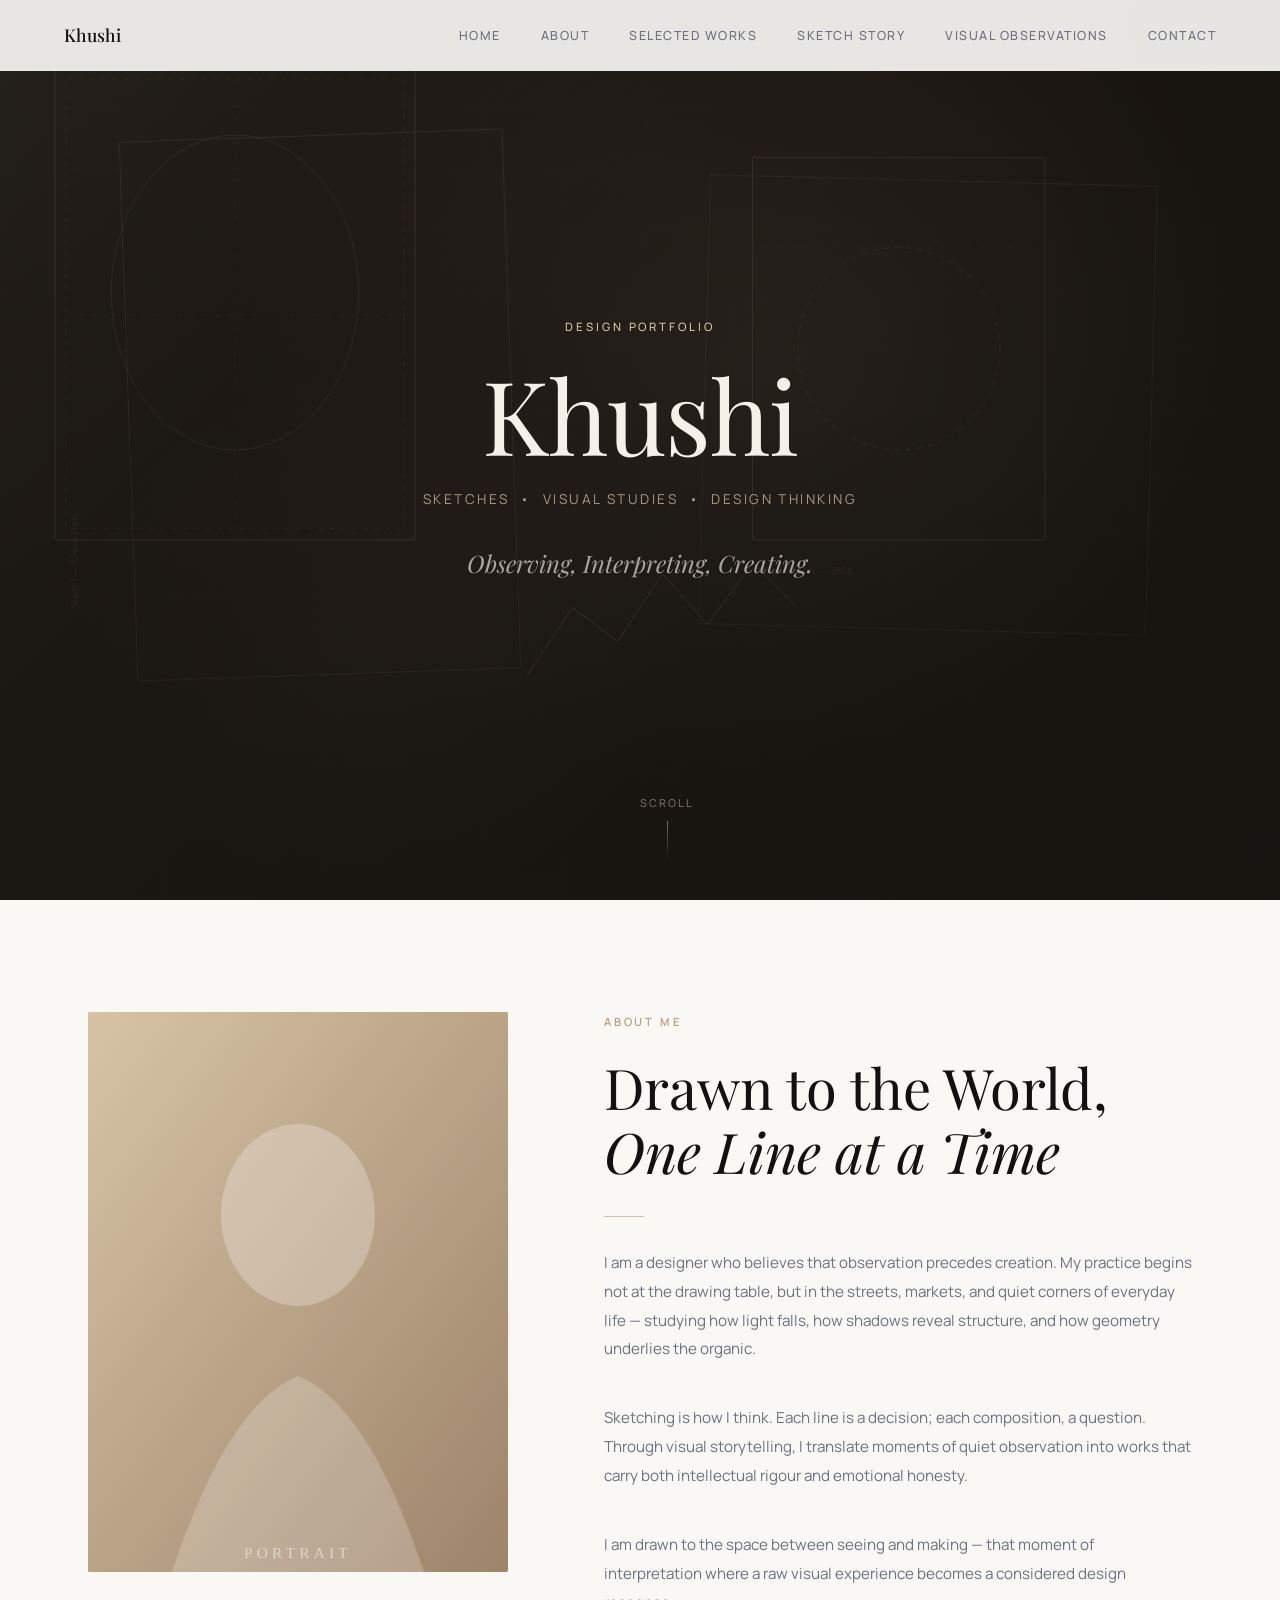
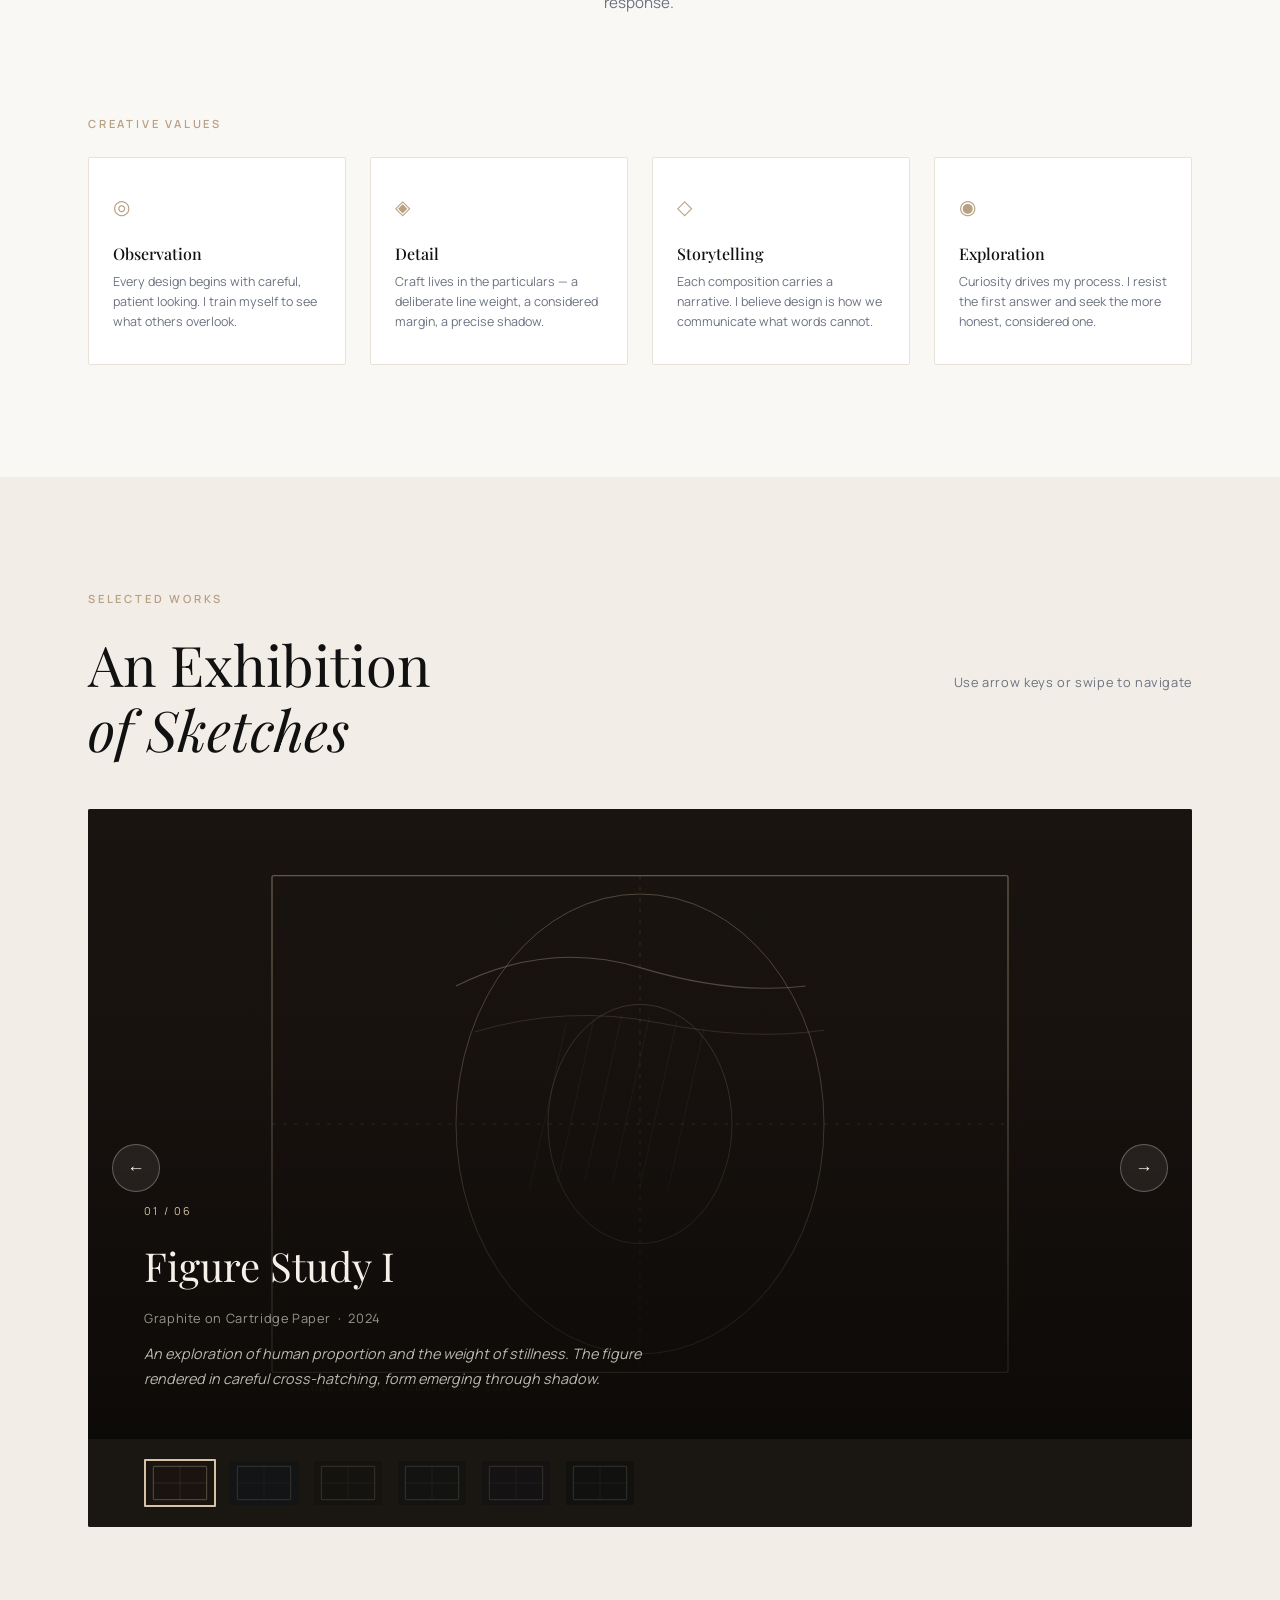
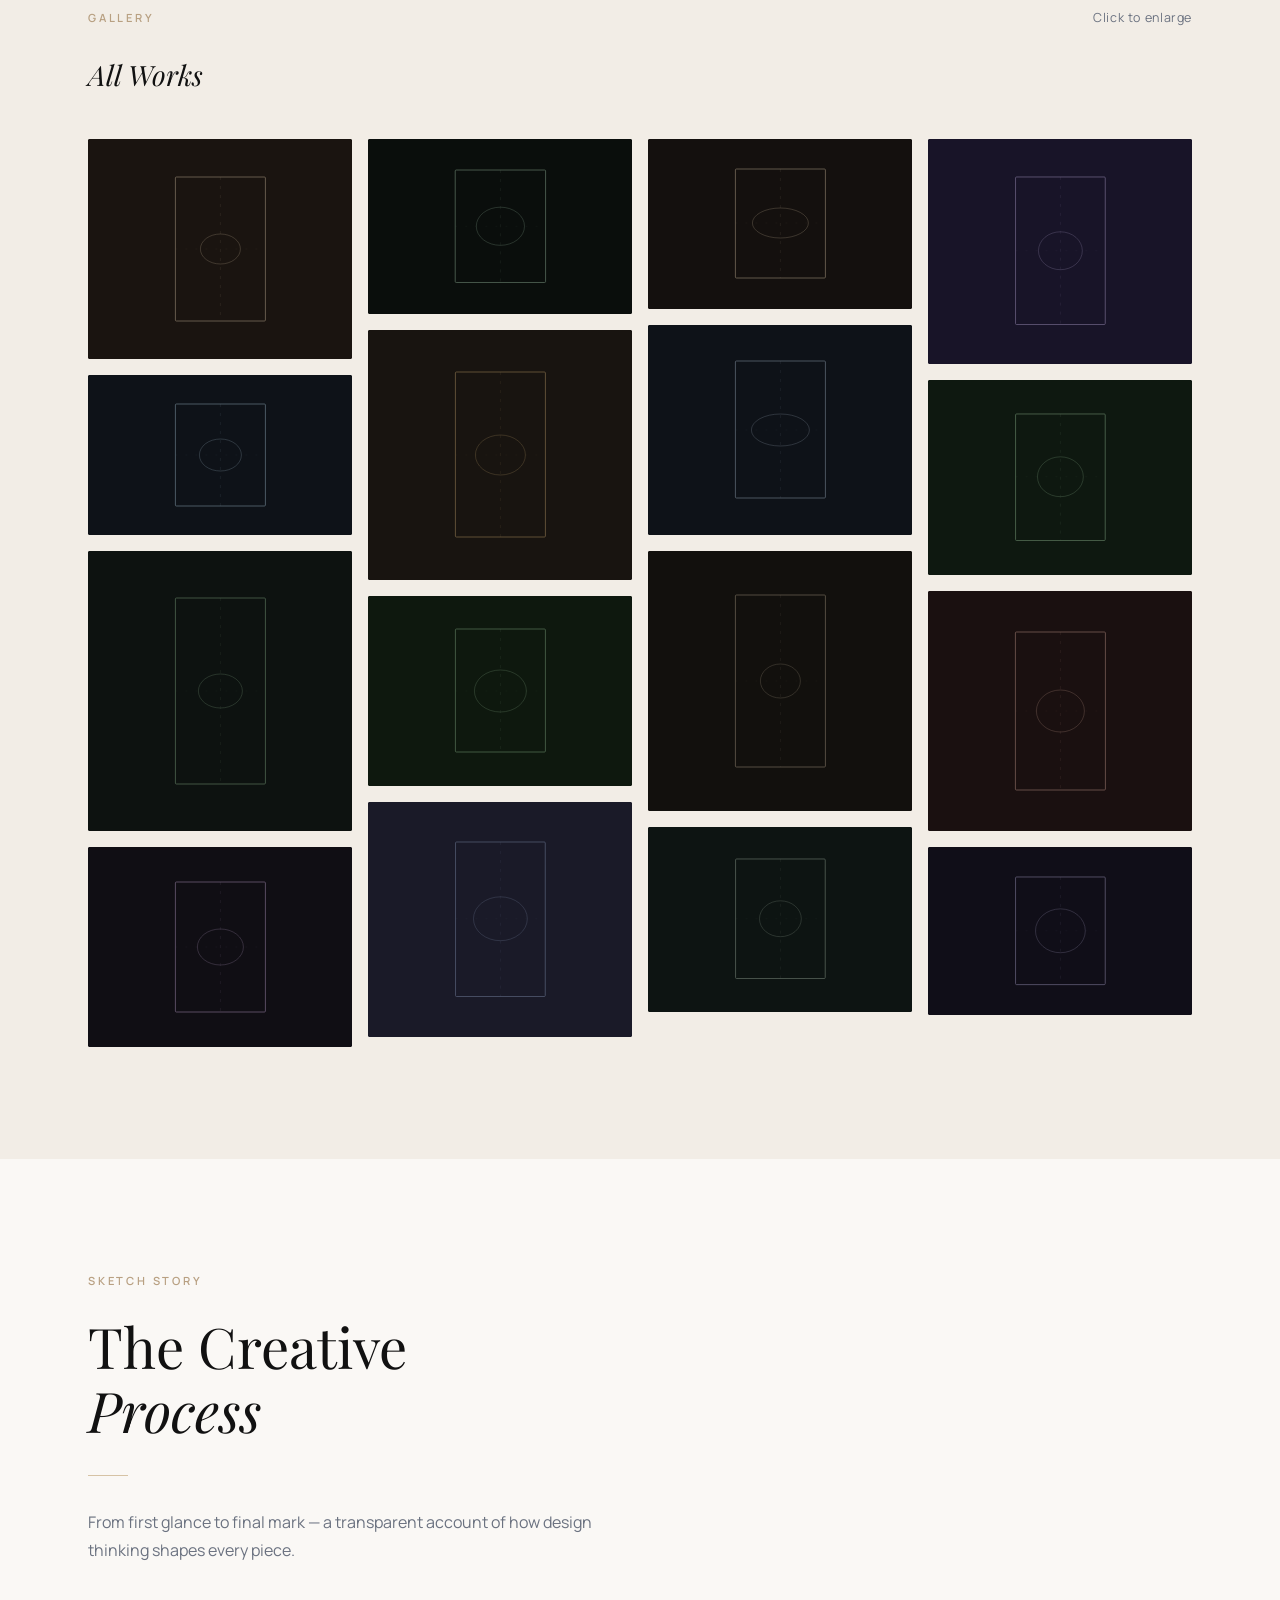
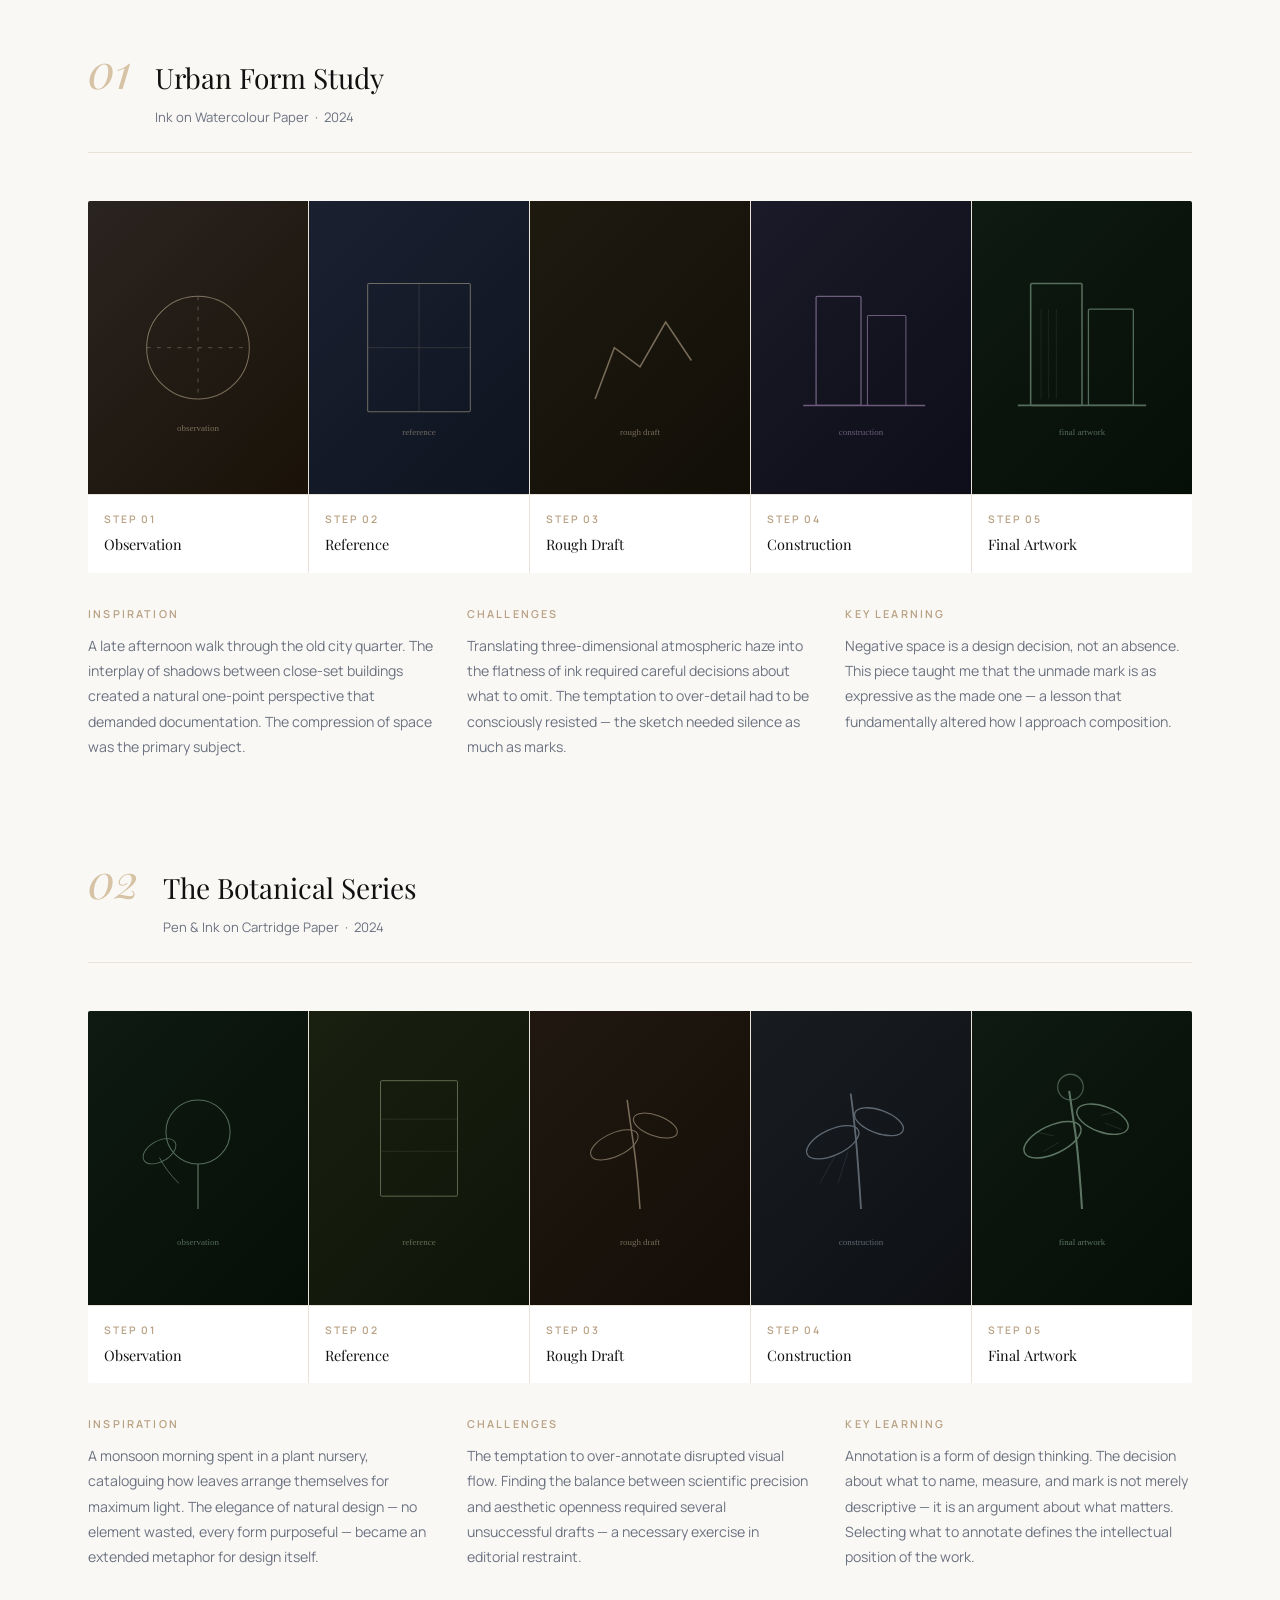
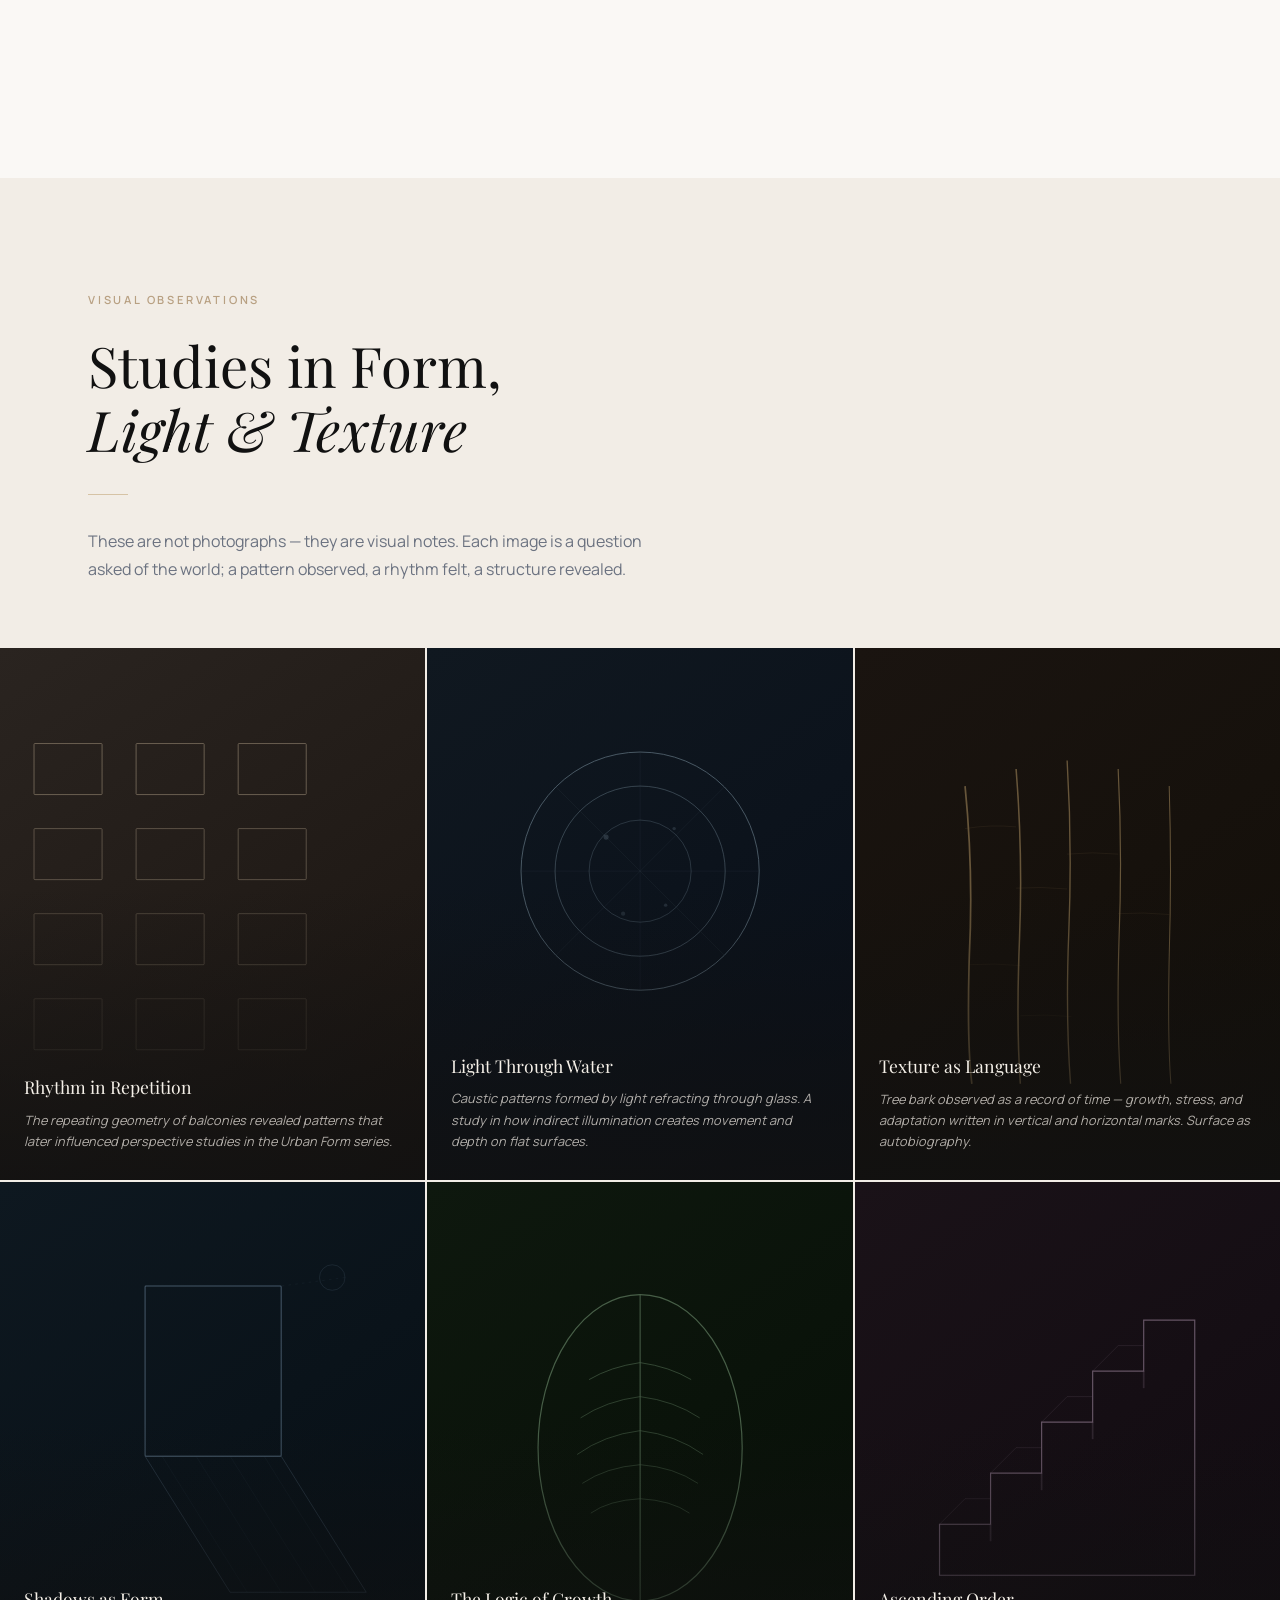
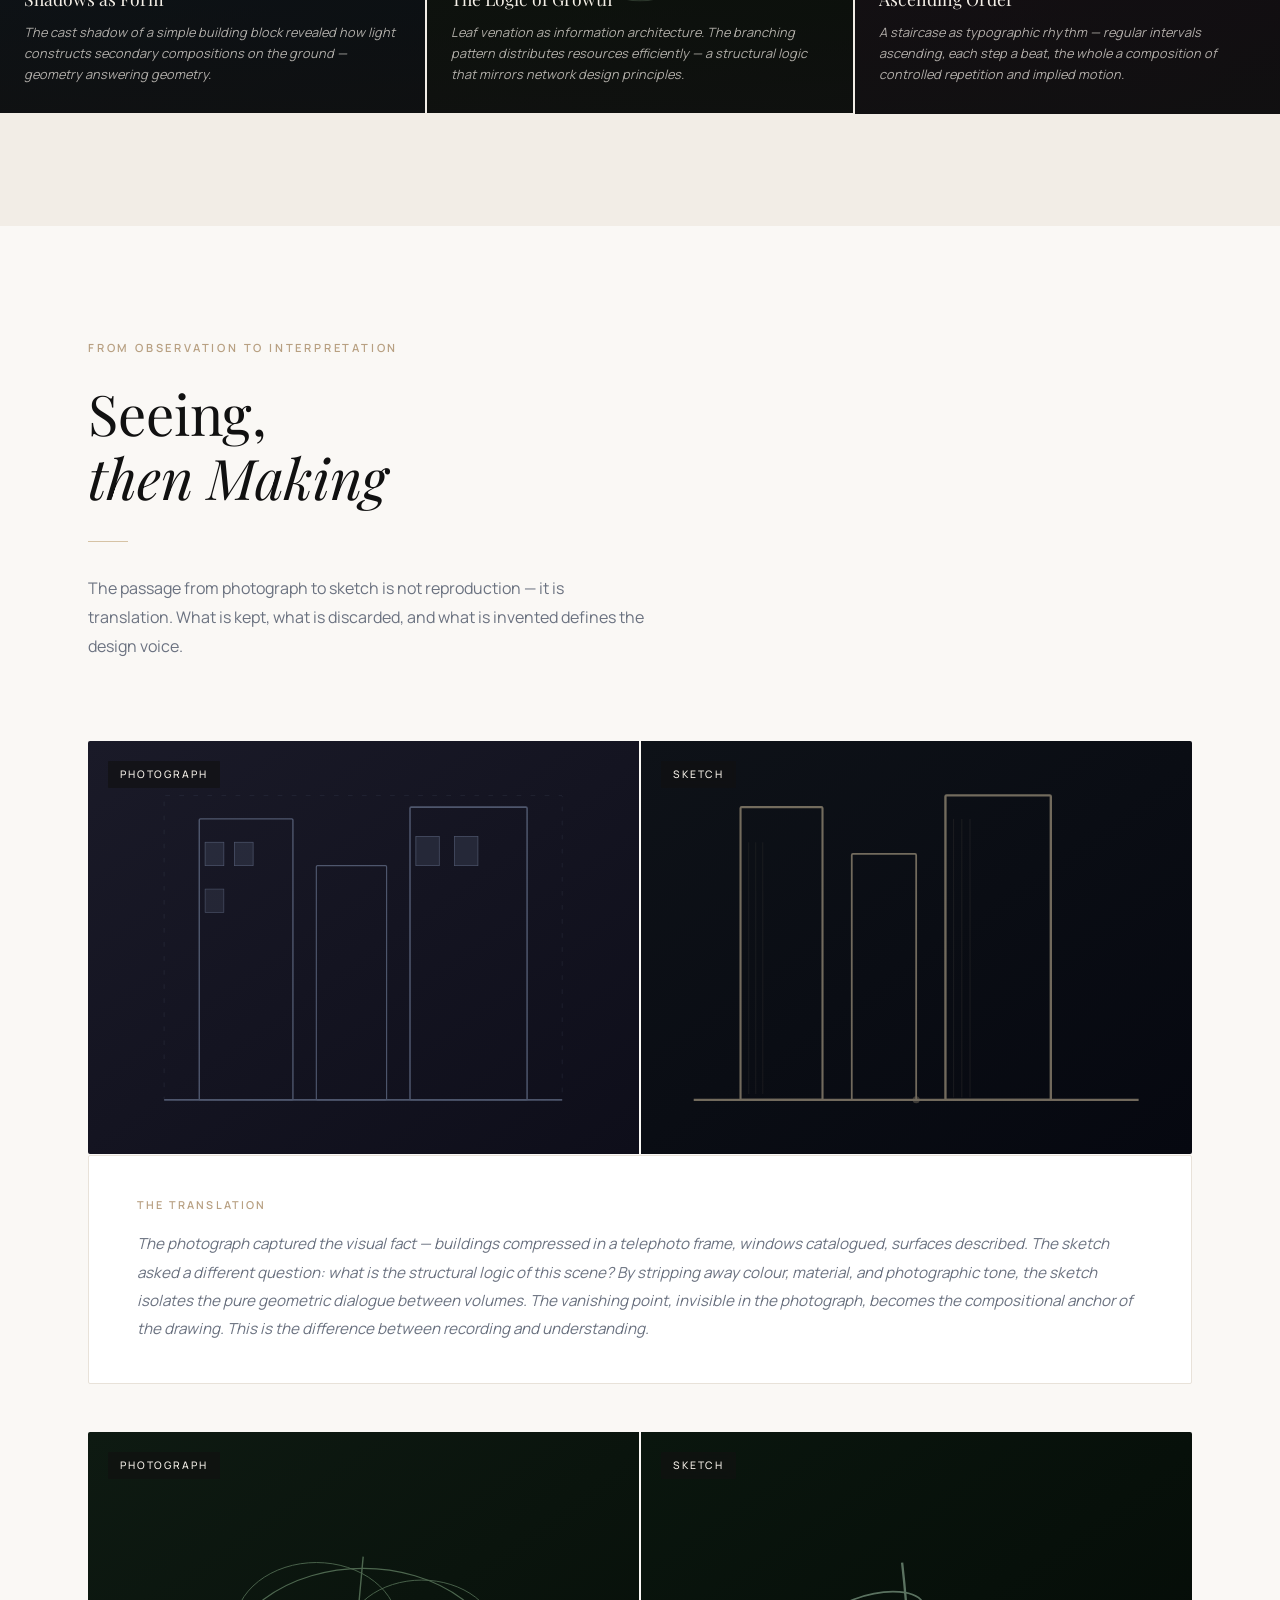
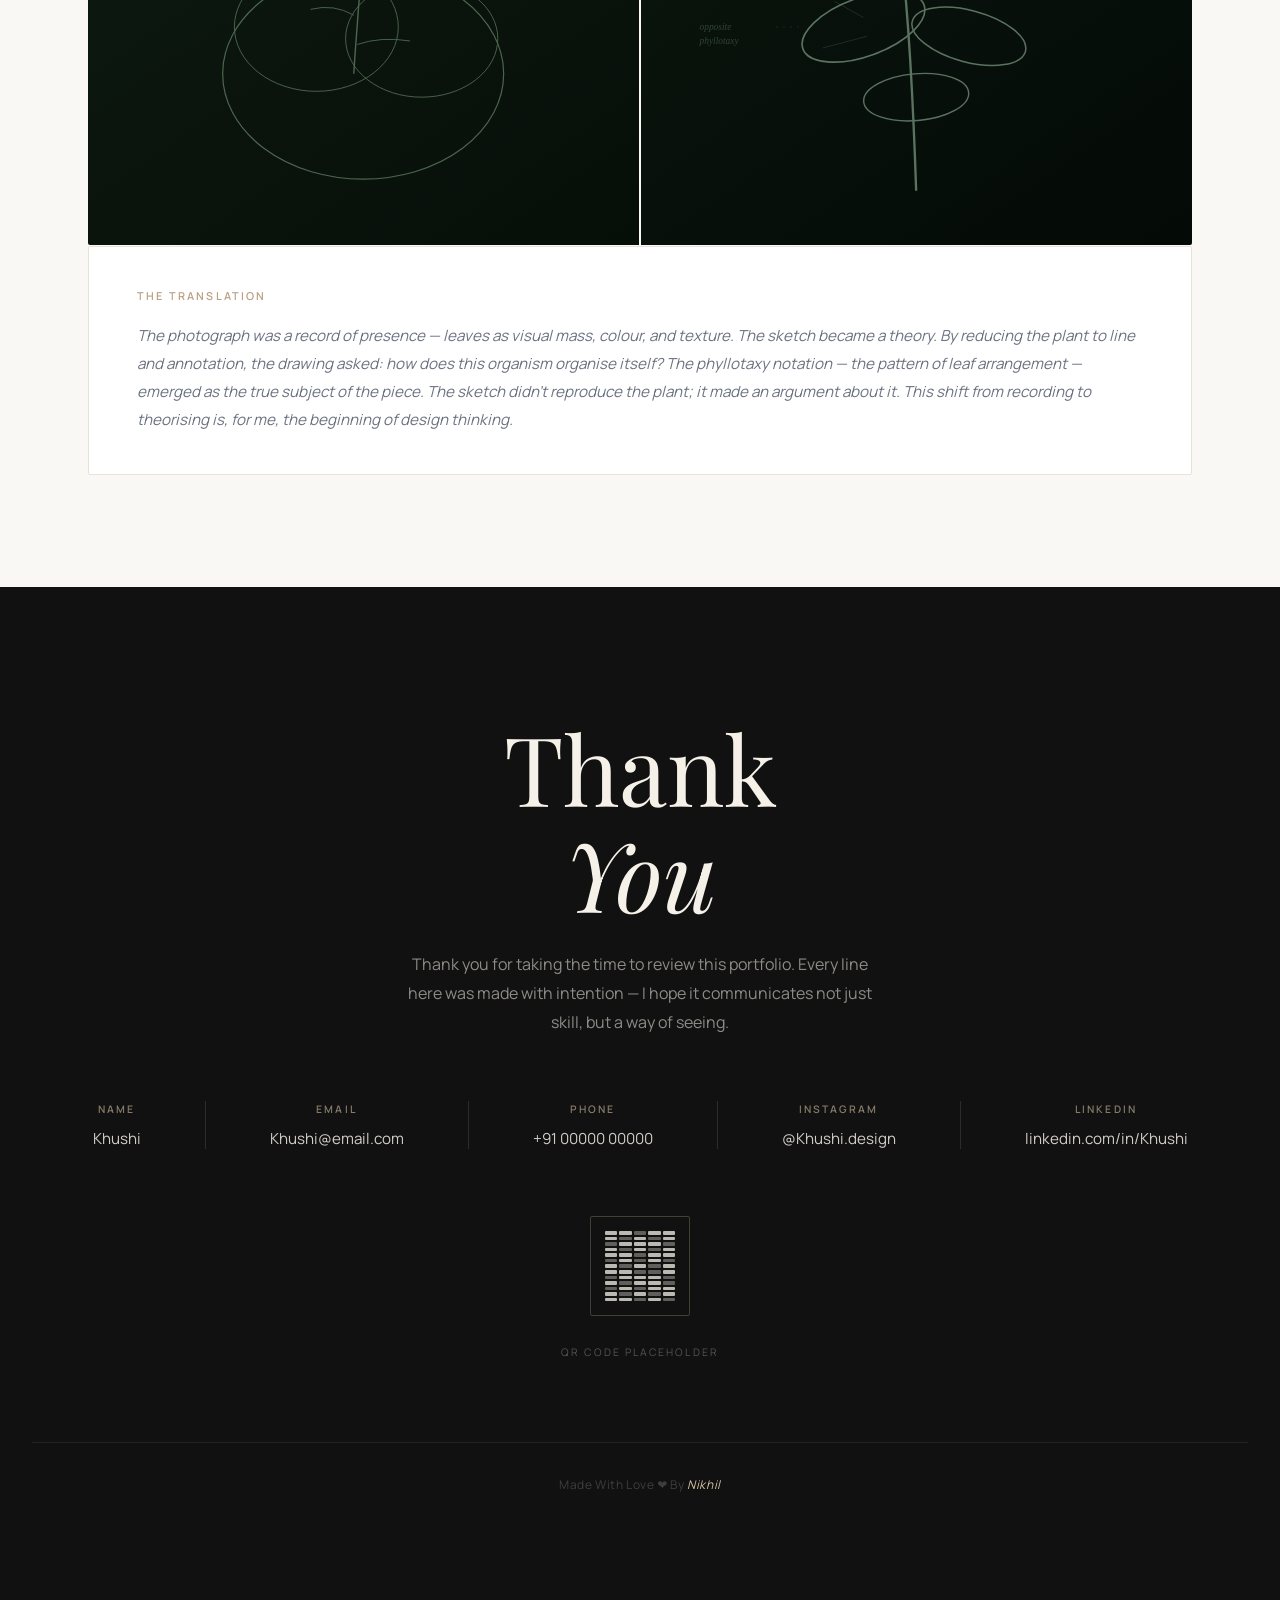
==== commit 5b9daced: "Added Images" ====
--- a/index.html
+++ b/index.html
@@ -633,7 +633,7 @@
   <div class="obs-grid fade-in" style="margin-top:4rem">
     <!-- OBS 1 -->
     <div class="obs-item">
-      <div class="obs-img" style="background:linear-gradient(145deg,#2a2420,#1a1410);display:flex;align-items:center;justify-content:center">
+      <div class="obs-img" style="background:linear-gradient(145deg,#2a2420,#1a1410);display:flex;align-items:center;justiwfy-content:center">
         <svg viewBox="0 0 400 500" style="width:80%;height:80%;opacity:0.45">
           <!-- Rhythm pattern: balcony repetition -->
           <rect x="40" y="50" width="80" height="60" rx="1" fill="none" stroke="#D6C3A5" stroke-width="1"/>
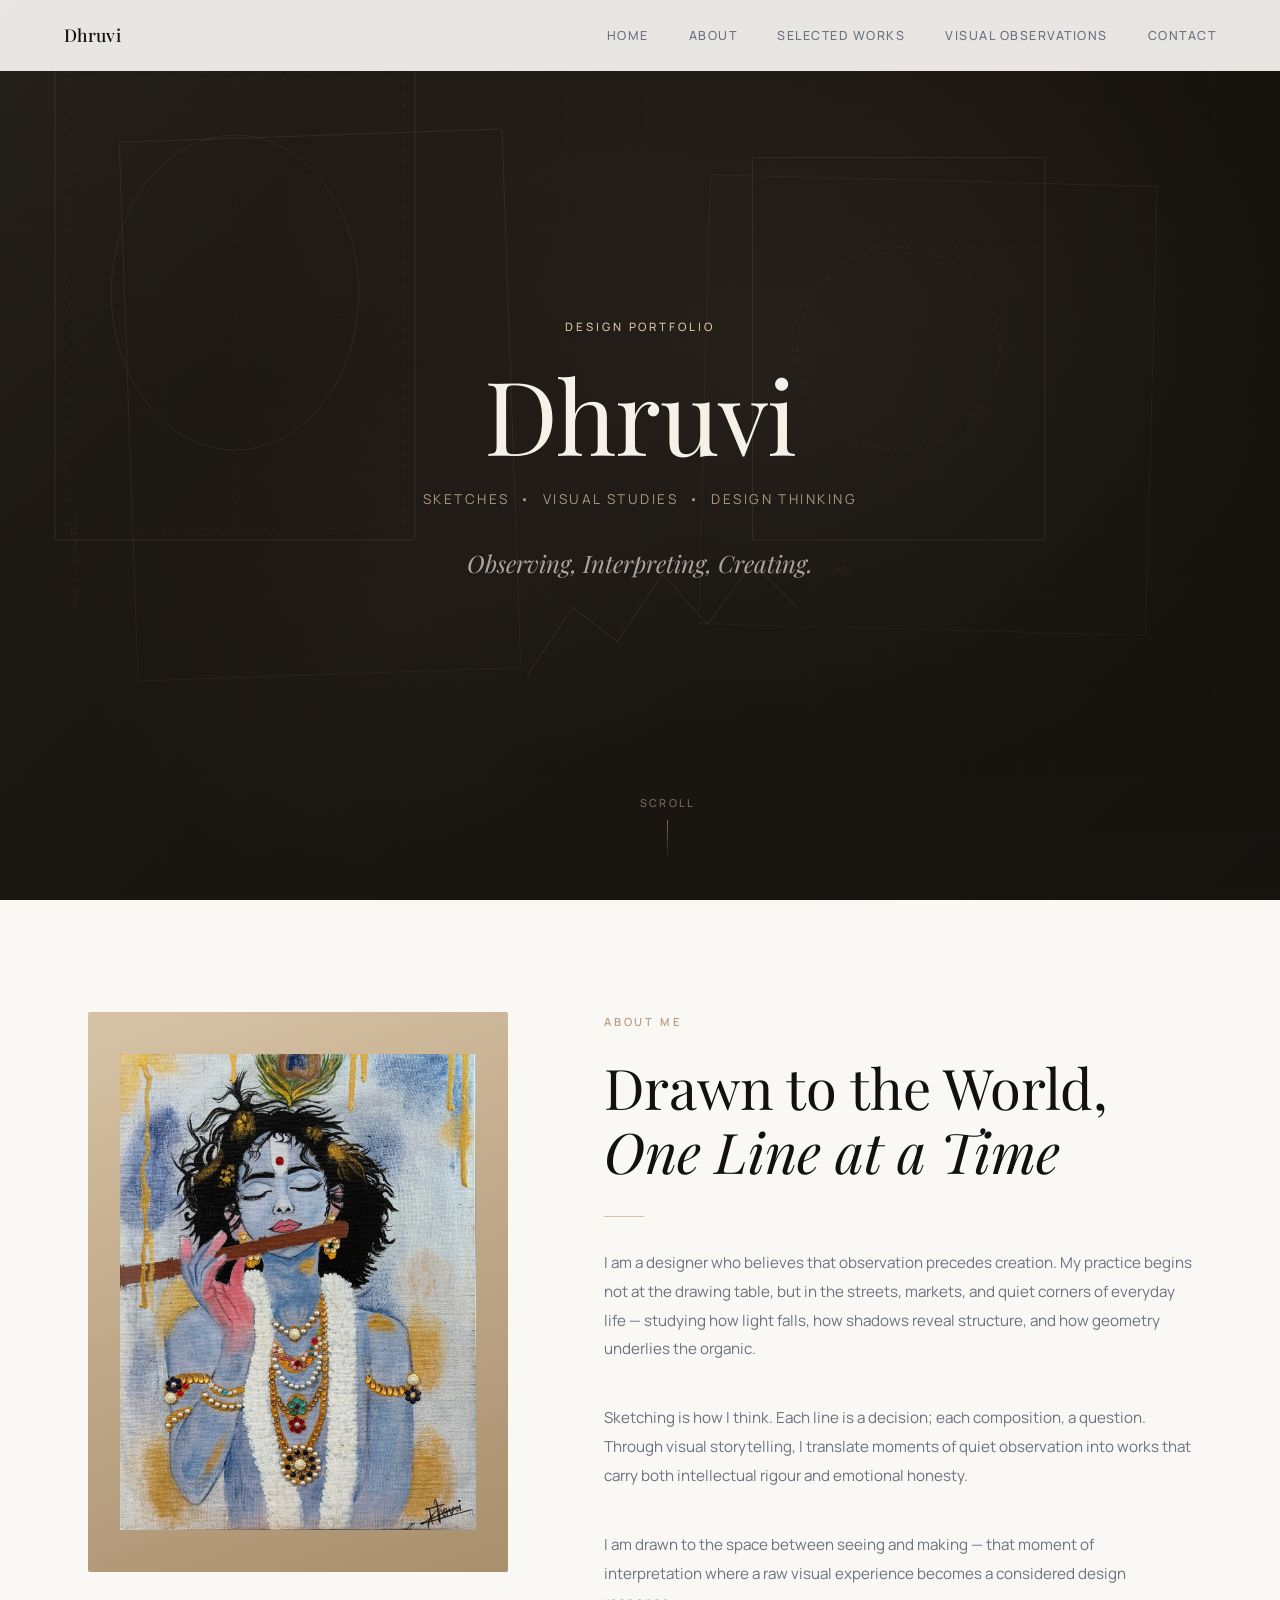
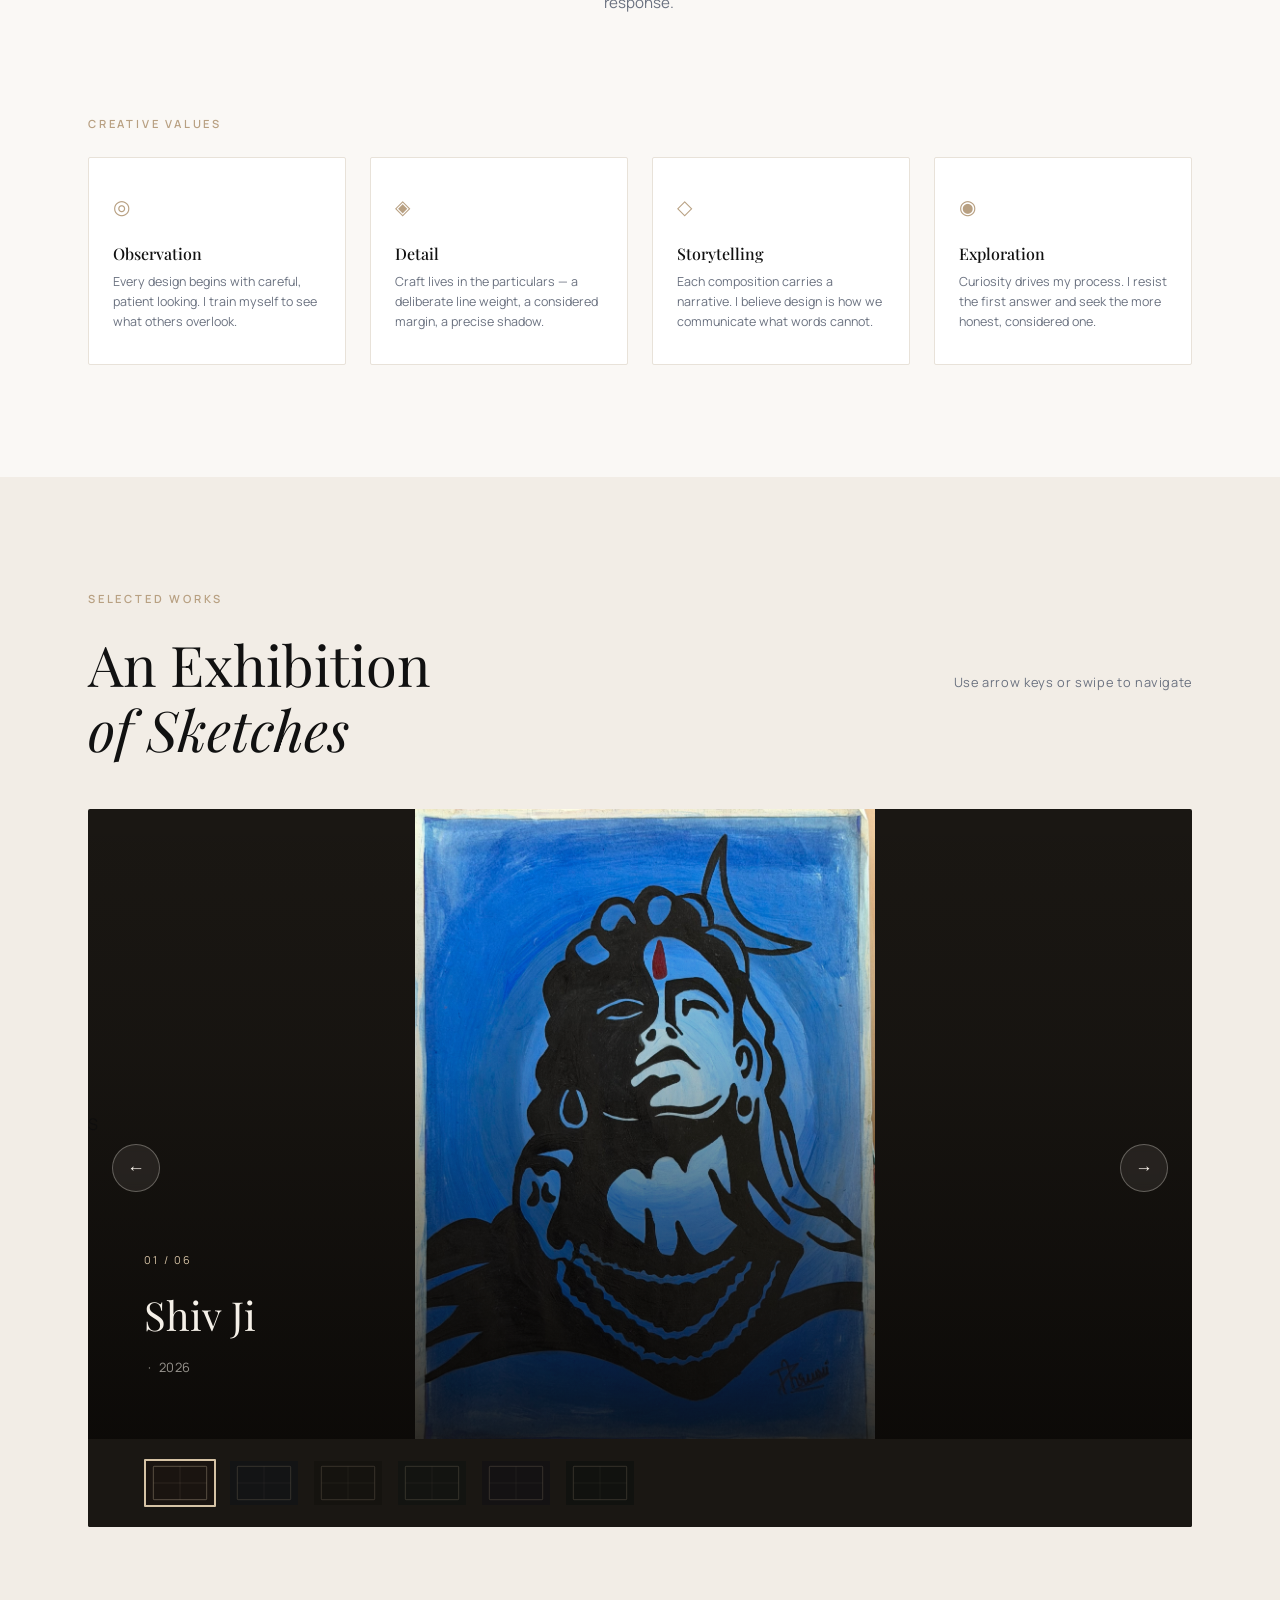
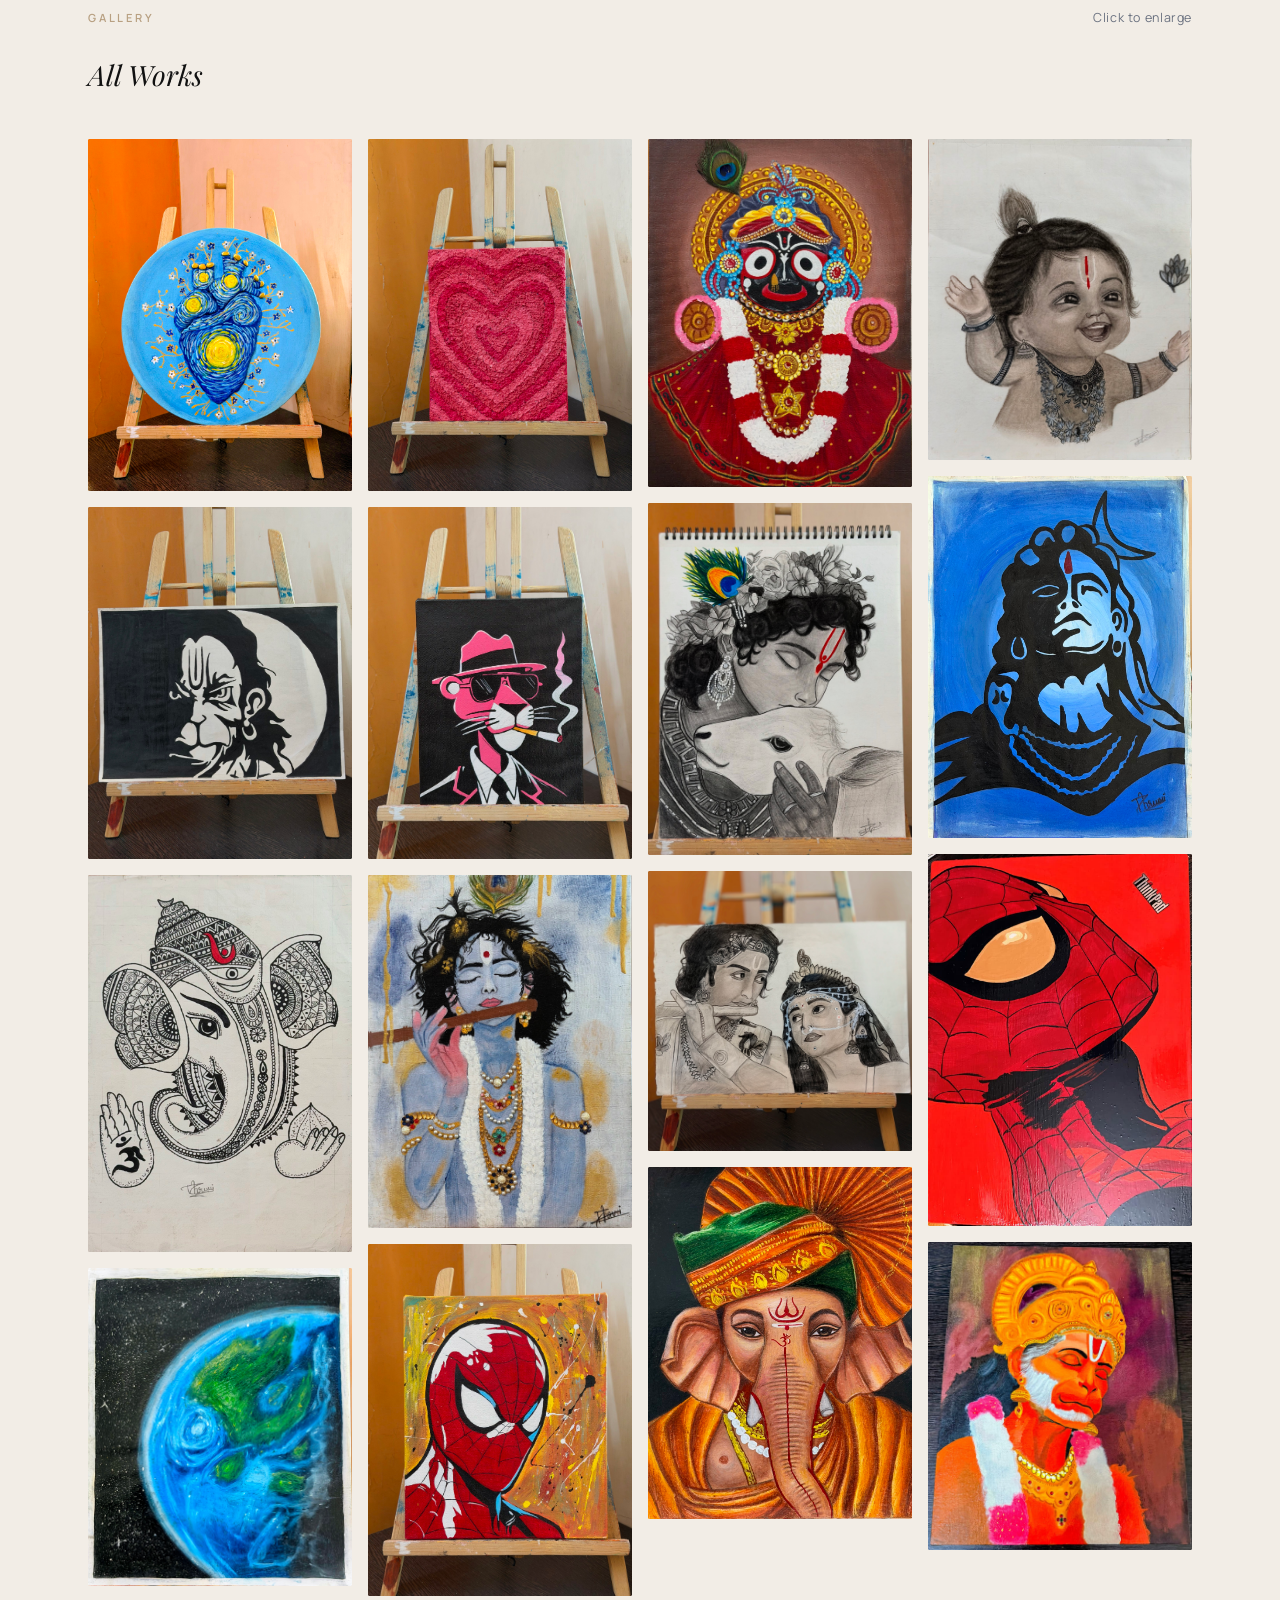
==== commit 9b6631be: "Made major changes in the images and reomved unifinished sections" ====
--- a/index.html
+++ b/index.html
@@ -3,7 +3,7 @@
 <head>
 <meta charset="UTF-8">
 <meta name="viewport" content="width=device-width, initial-scale=1.0">
-<title>Khushi — Design Portfolio</title>
+<title>Dhruvi — Design Portfolio</title>
 <link href="https://fonts.googleapis.com/css2?family=Playfair+Display:ital,wght@0,400;0,500;0,600;0,700;1,400;1,500&family=Manrope:wght@300;400;500;600&display=swap" rel="stylesheet">
 <link rel="stylesheet" href="styles.css">
 
@@ -15,19 +15,17 @@
   <a href="#home" onclick="closeMobile()">Home</a>
   <a href="#about" onclick="closeMobile()">About</a>
   <a href="#works" onclick="closeMobile()">Selected Works</a>
-  <a href="#sketch-story" onclick="closeMobile()">Sketch Story</a>
   <a href="#observations" onclick="closeMobile()">Observations</a>
   <a href="#contact" onclick="closeMobile()">Contact</a>
 </div>
 
 <!-- NAV -->
 <nav id="navbar">
-  <a href="#home" class="nav-logo">Khushi</a>
+  <a href="#home" class="nav-logo">Dhruvi</a>
   <ul class="nav-links">
     <li><a href="#home">Home</a></li>
     <li><a href="#about">About</a></li>
     <li><a href="#works">Selected Works</a></li>
-    <li><a href="#sketch-story">Sketch Story</a></li>
     <li><a href="#observations">Visual Observations</a></li>
     <li><a href="#contact">Contact</a></li>
   </ul>
@@ -61,7 +59,7 @@
 
   <div class="hero-content">
     <p class="hero-eyebrow">Design Portfolio</p>
-    <h1 class="hero-name">Khushi</h1>
+    <h1 class="hero-name">Dhruvi</h1>
     <p class="hero-subtitle">Sketches&nbsp; • &nbsp;Visual Studies&nbsp; • &nbsp;Design Thinking</p>
     <p class="hero-tagline">Observing, Interpreting, Creating.</p>
   </div>
@@ -79,19 +77,7 @@
         <div class="about-img">
           <div class="about-img-inner">
             <!-- Replace src with actual portrait -->
-            <svg viewBox="0 0 300 400" xmlns="http://www.w3.org/2000/svg" style="position:absolute;inset:0;width:100%;height:100%">
-              <defs>
-                <linearGradient id="pg" x1="0%" y1="0%" x2="100%" y2="100%">
-                  <stop offset="0%" style="stop-color:#D6C3A5"/>
-                  <stop offset="100%" style="stop-color:#9E846A"/>
-                </linearGradient>
-              </defs>
-              <rect width="300" height="400" fill="url(#pg)"/>
-              <ellipse cx="150" cy="145" rx="55" ry="65" fill="rgba(255,255,255,0.25)"/>
-              <path d="M60,400 Q100,280 150,260 Q200,280 240,400" fill="rgba(255,255,255,0.2)"/>
-              <text x="150" y="390" text-anchor="middle" font-family="serif" font-size="11" fill="rgba(255,255,255,0.5)" letter-spacing="3">PORTRAIT</text>
-            </svg>
-            <p class="img-caption">Khushi — Designer</p>
+            <img src="./img/img13.jpg" class="about-me-img" alt="">
           </div>
         </div>
         <div class="about-img-border"></div>
@@ -159,212 +145,85 @@
 
         <!-- Slide 1 -->
         <div class="carousel-slide">
-          <div class="slide-bg">
-            <svg viewBox="0 0 1200 700" xmlns="http://www.w3.org/2000/svg" preserveAspectRatio="xMidYMid slice" style="width:100%;height:100%;position:absolute;inset:0">
-              <rect width="1200" height="700" fill="#1a1410"/>
-              <rect x="200" y="80" width="800" height="540" rx="2" fill="none" stroke="#D6C3A5" stroke-width="1.5" opacity="0.6"/>
-              <line x1="600" y1="80" x2="600" y2="620" stroke="#D6C3A5" stroke-width="0.6" stroke-dasharray="4,8" opacity="0.4"/>
-              <line x1="200" y1="350" x2="1000" y2="350" stroke="#D6C3A5" stroke-width="0.6" stroke-dasharray="4,8" opacity="0.4"/>
-              <ellipse cx="600" cy="350" rx="200" ry="250" fill="none" stroke="#D6C3A5" stroke-width="1" opacity="0.5"/>
-              <ellipse cx="600" cy="350" rx="100" ry="130" fill="none" stroke="#D6C3A5" stroke-width="0.8" opacity="0.4"/>
-              <path d="M400,200 Q500,150 600,180 Q700,210 780,200" fill="none" stroke="#D6C3A5" stroke-width="1.2" opacity="0.5"/>
-              <path d="M420,250 Q520,220 620,240 Q720,260 800,248" fill="none" stroke="#D6C3A5" stroke-width="0.8" opacity="0.35"/>
-              <!-- shading lines -->
-              <line x1="520" y1="240" x2="480" y2="420" stroke="#D6C3A5" stroke-width="0.5" opacity="0.2"/>
-              <line x1="550" y1="235" x2="510" y2="415" stroke="#D6C3A5" stroke-width="0.5" opacity="0.2"/>
-              <line x1="580" y1="232" x2="540" y2="412" stroke="#D6C3A5" stroke-width="0.5" opacity="0.2"/>
-              <line x1="610" y1="234" x2="570" y2="414" stroke="#D6C3A5" stroke-width="0.5" opacity="0.2"/>
-              <line x1="640" y1="238" x2="600" y2="418" stroke="#D6C3A5" stroke-width="0.5" opacity="0.2"/>
-              <line x1="670" y1="244" x2="630" y2="424" stroke="#D6C3A5" stroke-width="0.5" opacity="0.2"/>
-              <text x="220" y="640" fill="#D6C3A5" font-size="10" font-family="serif" opacity="0.35" letter-spacing="2">FIGURE STUDY I — GRAPHITE — 2024</text>
-            </svg>
+          <div class="slide-bg">S
+            <img src="./img/img12.jpg" alt="Project 1">
           </div>
           <div class="slide-overlay"></div>
           <div class="slide-info">
             <p class="slide-num">01 / 06</p>
-            <h3 class="slide-title">Figure Study I</h3>
-            <p class="slide-meta">Graphite on Cartridge Paper &nbsp;·&nbsp; 2024</p>
-            <p class="slide-caption">An exploration of human proportion and the weight of stillness. The figure rendered in careful cross-hatching, form emerging through shadow.</p>
+            <h3 class="slide-title">Shiv Ji</h3>
+            <p class="slide-meta">&nbsp;·&nbsp; 2026</p>
+            <p class="slide-caption"></p>
           </div>
         </div>
 
         <!-- Slide 2 -->
         <div class="carousel-slide">
           <div class="slide-bg">
-            <svg viewBox="0 0 1200 700" xmlns="http://www.w3.org/2000/svg" preserveAspectRatio="xMidYMid slice" style="width:100%;height:100%;position:absolute;inset:0">
-              <rect width="1200" height="700" fill="#0e1218"/>
-              <!-- Urban architecture sketch -->
-              <rect x="150" y="100" width="120" height="460" fill="none" stroke="#C8B89A" stroke-width="1.2" opacity="0.6"/>
-              <rect x="280" y="200" width="90" height="360" fill="none" stroke="#C8B89A" stroke-width="1" opacity="0.55"/>
-              <rect x="380" y="140" width="160" height="420" fill="none" stroke="#C8B89A" stroke-width="1.4" opacity="0.65"/>
-              <rect x="550" y="240" width="80" height="320" fill="none" stroke="#C8B89A" stroke-width="0.9" opacity="0.5"/>
-              <rect x="640" y="160" width="200" height="400" fill="none" stroke="#C8B89A" stroke-width="1.3" opacity="0.6"/>
-              <rect x="850" y="100" width="140" height="460" fill="none" stroke="#C8B89A" stroke-width="1.1" opacity="0.55"/>
-              <!-- windows -->
-              <rect x="165" y="130" width="18" height="22" fill="none" stroke="#C8B89A" stroke-width="0.6" opacity="0.4"/>
-              <rect x="195" y="130" width="18" height="22" fill="none" stroke="#C8B89A" stroke-width="0.6" opacity="0.4"/>
-              <rect x="165" y="170" width="18" height="22" fill="none" stroke="#C8B89A" stroke-width="0.6" opacity="0.4"/>
-              <rect x="400" y="175" width="22" height="28" fill="none" stroke="#C8B89A" stroke-width="0.7" opacity="0.45"/>
-              <rect x="436" y="175" width="22" height="28" fill="none" stroke="#C8B89A" stroke-width="0.7" opacity="0.45"/>
-              <rect x="660" y="195" width="25" height="30" fill="none" stroke="#C8B89A" stroke-width="0.7" opacity="0.45"/>
-              <rect x="700" y="195" width="25" height="30" fill="none" stroke="#C8B89A" stroke-width="0.7" opacity="0.45"/>
-              <!-- ground line -->
-              <line x1="100" y1="560" x2="1050" y2="560" stroke="#C8B89A" stroke-width="1.5" opacity="0.5"/>
-              <!-- vanishing lines -->
-              <line x1="600" y1="560" x2="150" y2="100" stroke="#C8B89A" stroke-width="0.4" stroke-dasharray="3,12" opacity="0.2"/>
-              <line x1="600" y1="560" x2="1000" y2="100" stroke="#C8B89A" stroke-width="0.4" stroke-dasharray="3,12" opacity="0.2"/>
-              <circle cx="600" cy="560" r="4" fill="#C8B89A" opacity="0.4"/>
-              <text x="220" y="640" fill="#C8B89A" font-size="10" font-family="serif" opacity="0.35" letter-spacing="2">URBAN PERSPECTIVES — INK — 2024</text>
-            </svg>
+            <img src="./img/img5.jpg" alt="Project 1">
           </div>
           <div class="slide-overlay"></div>
           <div class="slide-info">
             <p class="slide-num">02 / 06</p>
-            <h3 class="slide-title">Urban Perspectives</h3>
-            <p class="slide-meta">Ink on Watercolour Paper &nbsp;·&nbsp; 2024</p>
-            <p class="slide-caption">The grammar of the city decoded through line perspective. Buildings as pure geometry, stripped of ornament and reduced to their essential form.</p>
+            <h3 class="slide-title">Radha & Krishna</h3>
+            <p class="slide-meta">&nbsp;·&nbsp; 2025</p>
+            <p class="slide-caption"></p>
           </div>
         </div>
 
         <!-- Slide 3 -->
         <div class="carousel-slide">
           <div class="slide-bg">
-            <svg viewBox="0 0 1200 700" xmlns="http://www.w3.org/2000/svg" preserveAspectRatio="xMidYMid slice" style="width:100%;height:100%;position:absolute;inset:0">
-              <rect width="1200" height="700" fill="#12100d"/>
-              <!-- Still life -->
-              <ellipse cx="600" cy="520" rx="300" ry="30" fill="none" stroke="#D4C4A4" stroke-width="1" opacity="0.3"/>
-              <!-- vase -->
-              <path d="M520,520 Q490,440 500,360 Q510,280 560,240 Q600,220 640,240 Q690,280 700,360 Q710,440 680,520 Z" fill="none" stroke="#D4C4A4" stroke-width="1.4" opacity="0.65"/>
-              <!-- vase shading -->
-              <path d="M540,480 Q530,400 535,330 Q540,270 560,250" fill="none" stroke="#D4C4A4" stroke-width="0.7" opacity="0.3"/>
-              <path d="M555,490 Q545,415 548,340 Q552,278 568,256" fill="none" stroke="#D4C4A4" stroke-width="0.5" opacity="0.25"/>
-              <!-- flowers -->
-              <circle cx="575" cy="175" r="30" fill="none" stroke="#D4C4A4" stroke-width="1" opacity="0.5"/>
-              <circle cx="600" cy="155" r="25" fill="none" stroke="#D4C4A4" stroke-width="1" opacity="0.55"/>
-              <circle cx="630" cy="168" r="22" fill="none" stroke="#D4C4A4" stroke-width="1" opacity="0.5"/>
-              <line x1="575" y1="205" x2="580" y2="240" stroke="#D4C4A4" stroke-width="1" opacity="0.4"/>
-              <line x1="600" y1="180" x2="598" y2="240" stroke="#D4C4A4" stroke-width="1" opacity="0.4"/>
-              <line x1="630" y1="190" x2="625" y2="240" stroke="#D4C4A4" stroke-width="1" opacity="0.4"/>
-              <!-- fruit -->
-              <circle cx="440" cy="500" r="35" fill="none" stroke="#D4C4A4" stroke-width="1.1" opacity="0.55"/>
-              <circle cx="750" cy="495" r="28" fill="none" stroke="#D4C4A4" stroke-width="1" opacity="0.5"/>
-              <ellipse cx="500" cy="505" r="20" ry="15" fill="none" stroke="#D4C4A4" stroke-width="0.9" opacity="0.45"/>
-              <text x="220" y="640" fill="#D4C4A4" font-size="10" font-family="serif" opacity="0.35" letter-spacing="2">STILL LIFE — CHARCOAL — 2023</text>
-            </svg>
+           <img src="./img/img3.jpg" alt="Project 1">
           </div>
           <div class="slide-overlay"></div>
           <div class="slide-info">
             <p class="slide-num">03 / 06</p>
-            <h3 class="slide-title">Still Life Study</h3>
-            <p class="slide-meta">Charcoal on Acid-Free Paper &nbsp;·&nbsp; 2023</p>
-            <p class="slide-caption">Objects rendered in the tradition of classical observation — studying how form, tone, and negative space create visual tension and repose.</p>
+            <h3 class="slide-title">Jagranath</h3>
+            <p class="slide-meta">&nbsp;·&nbsp; 2026</p>
+            <p class="slide-caption"></p>
           </div>
         </div>
 
         <!-- Slide 4 -->
         <div class="carousel-slide">
           <div class="slide-bg">
-            <svg viewBox="0 0 1200 700" xmlns="http://www.w3.org/2000/svg" preserveAspectRatio="xMidYMid slice" style="width:100%;height:100%;position:absolute;inset:0">
-              <rect width="1200" height="700" fill="#0d1210"/>
-              <!-- Botanical sketch -->
-              <!-- main stem -->
-              <path d="M600,620 Q595,500 580,420 Q565,340 540,280 Q510,210 490,160" fill="none" stroke="#B8C9A0" stroke-width="1.8" opacity="0.6"/>
-              <!-- branches -->
-              <path d="M565,360 Q520,310 480,290 Q450,275 430,260" fill="none" stroke="#B8C9A0" stroke-width="1.2" opacity="0.55"/>
-              <path d="M555,300 Q600,260 640,240 Q670,225 700,215" fill="none" stroke="#B8C9A0" stroke-width="1.1" opacity="0.5"/>
-              <path d="M545,400 Q590,380 630,360 Q665,345 695,330" fill="none" stroke="#B8C9A0" stroke-width="1" opacity="0.5"/>
-              <!-- leaves -->
-              <ellipse cx="440" cy="262" rx="45" ry="18" fill="none" stroke="#B8C9A0" stroke-width="1" opacity="0.5" transform="rotate(-20 440 262)"/>
-              <ellipse cx="700" cy="218" rx="40" ry="16" fill="none" stroke="#B8C9A0" stroke-width="1" opacity="0.48" transform="rotate(15 700 218)"/>
-              <ellipse cx="700" cy="332" rx="38" ry="15" fill="none" stroke="#B8C9A0" stroke-width="0.9" opacity="0.45" transform="rotate(10 700 332)"/>
-              <!-- flower at top -->
-              <circle cx="490" cy="155" r="22" fill="none" stroke="#B8C9A0" stroke-width="1.2" opacity="0.55"/>
-              <path d="M468,133 Q480,110 490,105 Q500,100 512,118" fill="none" stroke="#B8C9A0" stroke-width="1" opacity="0.45"/>
-              <path d="M512,133 Q525,115 532,118 Q540,125 535,145" fill="none" stroke="#B8C9A0" stroke-width="1" opacity="0.45"/>
-              <!-- annotation lines -->
-              <line x1="450" y1="290" x2="380" y2="320" stroke="#B8C9A0" stroke-width="0.5" stroke-dasharray="2,6" opacity="0.3"/>
-              <text x="300" y="325" fill="#B8C9A0" font-size="9" font-family="serif" opacity="0.4" font-style="italic">leaf margin</text>
-              <line x1="490" y1="155" x2="420" y2="130" stroke="#B8C9A0" stroke-width="0.5" stroke-dasharray="2,6" opacity="0.3"/>
-              <text x="330" y="132" fill="#B8C9A0" font-size="9" font-family="serif" opacity="0.4" font-style="italic">terminal bud</text>
-              <text x="220" y="640" fill="#B8C9A0" font-size="10" font-family="serif" opacity="0.35" letter-spacing="2">BOTANICAL STUDY — PEN — 2024</text>
-            </svg>
+            <img src="./img/img2.jpg" alt="Project 1">
           </div>
           <div class="slide-overlay"></div>
           <div class="slide-info">
             <p class="slide-num">04 / 06</p>
-            <h3 class="slide-title">Botanical Study</h3>
-            <p class="slide-meta">Pen & Ink with Annotations &nbsp;·&nbsp; 2024</p>
-            <p class="slide-caption">Scientific observation meets artistic sensitivity. Each annotation bridges the visual and the intellectual — looking as a form of understanding.</p>
+            <h3 class="slide-title">Ganesha Mandala</h3>
+            <p class="slide-meta">Pen & Ink with Annotations &nbsp;·&nbsp; 2025</p>
+            <p class="slide-caption"></p>
           </div>
         </div>
 
         <!-- Slide 5 -->
         <div class="carousel-slide">
           <div class="slide-bg">
-            <svg viewBox="0 0 1200 700" xmlns="http://www.w3.org/2000/svg" preserveAspectRatio="xMidYMid slice" style="width:100%;height:100%;position:absolute;inset:0">
-              <rect width="1200" height="700" fill="#100e14"/>
-              <!-- Portrait study -->
-              <rect x="350" y="60" width="500" height="580" rx="1" fill="none" stroke="#C4A8D4" stroke-width="1" opacity="0.3"/>
-              <!-- head shape -->
-              <ellipse cx="600" cy="220" rx="100" ry="120" fill="none" stroke="#C4A8D4" stroke-width="1.4" opacity="0.55"/>
-              <!-- neck -->
-              <path d="M565,335 L555,430 M635,335 L645,430" stroke="#C4A8D4" stroke-width="1.2" opacity="0.5"/>
-              <!-- shoulders -->
-              <path d="M480,440 Q510,420 555,430 M645,430 Q690,420 720,440" stroke="#C4A8D4" stroke-width="1.4" opacity="0.55"/>
-              <!-- facial features - eyes -->
-              <path d="M560,200 Q575,192 590,200 Q575,208 560,200" fill="none" stroke="#C4A8D4" stroke-width="0.9" opacity="0.5"/>
-              <path d="M610,200 Q625,192 640,200 Q625,208 610,200" fill="none" stroke="#C4A8D4" stroke-width="0.9" opacity="0.5"/>
-              <!-- nose -->
-              <path d="M600,210 L595,255 Q600,265 605,255 L600,210" fill="none" stroke="#C4A8D4" stroke-width="0.8" opacity="0.45"/>
-              <!-- mouth -->
-              <path d="M575,278 Q600,292 625,278" fill="none" stroke="#C4A8D4" stroke-width="1" opacity="0.48"/>
-              <!-- construction lines -->
-              <line x1="500" y1="200" x2="700" y2="200" stroke="#C4A8D4" stroke-width="0.4" stroke-dasharray="3,8" opacity="0.2"/>
-              <line x1="600" y1="100" x2="600" y2="340" stroke="#C4A8D4" stroke-width="0.4" stroke-dasharray="3,8" opacity="0.2"/>
-              <!-- hair suggestion -->
-              <path d="M500,200 Q510,140 540,110 Q570,85 600,80 Q630,85 660,110 Q690,140 700,200" fill="none" stroke="#C4A8D4" stroke-width="1.2" opacity="0.45"/>
-              <text x="220" y="640" fill="#C4A8D4" font-size="10" font-family="serif" opacity="0.35" letter-spacing="2">PORTRAIT CONSTRUCTION — PENCIL — 2024</text>
-            </svg>
+            <img src="./img/img4.jpg" alt="Project 1">
           </div>
           <div class="slide-overlay"></div>
           <div class="slide-info">
             <p class="slide-num">05 / 06</p>
-            <h3 class="slide-title">Portrait Construction</h3>
-            <p class="slide-meta">Pencil on Bristol Board &nbsp;·&nbsp; 2024</p>
-            <p class="slide-caption">The human face studied through geometric construction — circles, proportional relationships, and the mathematics of expression made visible.</p>
+            <h3 class="slide-title">Kanha</h3>
+            <p class="slide-meta">Pencil on Bristol Board &nbsp;·&nbsp; 2026</p>
+            <p class="slide-caption"></p>
           </div>
         </div>
 
         <!-- Slide 6 -->
         <div class="carousel-slide">
           <div class="slide-bg">
-            <svg viewBox="0 0 1200 700" xmlns="http://www.w3.org/2000/svg" preserveAspectRatio="xMidYMid slice" style="width:100%;height:100%;position:absolute;inset:0">
-              <rect width="1200" height="700" fill="#0a0e0c"/>
-              <!-- Landscape sketch -->
-              <path d="M0,500 Q150,460 300,480 Q450,500 500,450 Q550,400 650,420 Q750,440 800,380 Q850,320 950,350 Q1050,380 1100,360 Q1150,340 1200,360 L1200,700 L0,700 Z" fill="none" stroke="#A0C4A8" stroke-width="1.5" opacity="0.5"/>
-              <!-- mountain -->
-              <path d="M700,380 L820,200 L940,380" fill="none" stroke="#A0C4A8" stroke-width="1.4" opacity="0.6"/>
-              <path d="M740,380 L820,240 L900,380" fill="none" stroke="#A0C4A8" stroke-width="0.8" opacity="0.35"/>
-              <!-- trees -->
-              <path d="M200,480 L200,420 M185,435 L200,415 L215,435 M180,448 L200,424 L220,448 M175,462 L200,434 L225,462" stroke="#A0C4A8" stroke-width="1" opacity="0.45" fill="none"/>
-              <path d="M350,470 L350,415 M335,430 L350,410 L365,430 M330,445 L350,420 L370,445" stroke="#A0C4A8" stroke-width="0.9" opacity="0.4" fill="none"/>
-              <!-- horizon detail -->
-              <line x1="0" y1="420" x2="1200" y2="395" stroke="#A0C4A8" stroke-width="0.5" stroke-dasharray="4,12" opacity="0.2"/>
-              <!-- sun/moon -->
-              <circle cx="950" cy="150" r="35" fill="none" stroke="#A0C4A8" stroke-width="1.2" opacity="0.45"/>
-              <circle cx="950" cy="150" r="28" fill="none" stroke="#A0C4A8" stroke-width="0.5" opacity="0.3"/>
-              <!-- reflection marks on water suggestion -->
-              <line x1="880" y1="580" x2="1020" y2="575" stroke="#A0C4A8" stroke-width="0.5" opacity="0.2"/>
-              <line x1="870" y1="595" x2="1030" y2="588" stroke="#A0C4A8" stroke-width="0.4" opacity="0.15"/>
-              <text x="220" y="640" fill="#A0C4A8" font-size="10" font-family="serif" opacity="0.35" letter-spacing="2">LANDSCAPE STUDY — MIXED MEDIA — 2023</text>
-            </svg>
+            <img src="./img/img8.jpg" alt="Project 1">
           </div>
           <div class="slide-overlay"></div>
           <div class="slide-info">
             <p class="slide-num">06 / 06</p>
-            <h3 class="slide-title">Landscape Study</h3>
-            <p class="slide-meta">Mixed Media on Textured Paper &nbsp;·&nbsp; 2023</p>
-            <p class="slide-caption">Space, atmosphere, and the poetics of distance. A landscape conceived not as documentation, but as a study of mood, rhythm, and spatial depth.</p>
+            <h3 class="slide-title">Vighnaharta</h3>
+            <p class="slide-meta">&nbsp;·&nbsp; 2026</p>
+            <p class="slide-caption"></p>
           </div>
         </div>
 
@@ -394,228 +253,6 @@
         <!-- Generated by JS -->
       </div>
     </div>
-  </div>
-</section>
-
-<!-- ══ PAGE 5–6: SKETCH STORY ══ -->
-<section id="sketch-story" class="section-pad">
-  <div class="section-inner">
-    <div class="fade-in" style="margin-bottom:5rem">
-      <span class="section-label">Sketch Story</span>
-      <h2 class="section-title">The Creative<br><em>Process</em></h2>
-      <div class="divider"></div>
-      <p class="section-subtitle">From first glance to final mark — a transparent account of how design thinking shapes every piece.</p>
-    </div>
-
-    <!-- PROJECT 1 -->
-    <div class="story-project fade-in">
-      <div class="story-project-header">
-        <span class="story-num">01</span>
-        <div>
-          <h3 style="font-family:var(--serif);font-size:1.75rem;font-weight:400">Urban Form Study</h3>
-          <p style="font-size:0.82rem;color:var(--muted);margin-top:0.25rem">Ink on Watercolour Paper &nbsp;·&nbsp; 2024</p>
-        </div>
-      </div>
-
-      <div class="story-stages">
-        <div class="story-stage" style="position:relative">
-          <div class="stage-img" style="background:linear-gradient(135deg,#2a2420,#1a1208);display:flex;align-items:center;justify-content:center">
-            <svg viewBox="0 0 120 160" style="width:70%;height:70%;opacity:0.5">
-              <circle cx="60" cy="80" r="40" fill="none" stroke="#D6C3A5" stroke-width="0.8"/>
-              <line x1="20" y1="80" x2="100" y2="80" stroke="#D6C3A5" stroke-width="0.5" stroke-dasharray="3,5"/>
-              <line x1="60" y1="40" x2="60" y2="120" stroke="#D6C3A5" stroke-width="0.5" stroke-dasharray="3,5"/>
-              <text x="60" y="145" text-anchor="middle" fill="#D6C3A5" font-size="7" font-family="serif">observation</text>
-            </svg>
-          </div>
-          <div class="stage-label">
-            <div class="stage-step">Step 01</div>
-            <div class="stage-name">Observation</div>
-          </div>
-        </div>
-        <div class="story-stage">
-          <div class="stage-img" style="background:linear-gradient(135deg,#1a2030,#0e1520);display:flex;align-items:center;justify-content:center">
-            <svg viewBox="0 0 120 160" style="width:70%;height:70%;opacity:0.5">
-              <rect x="20" y="30" width="80" height="100" rx="1" fill="none" stroke="#C8B89A" stroke-width="0.8"/>
-              <line x1="20" y1="80" x2="100" y2="80" stroke="#C8B89A" stroke-width="0.5" opacity="0.5"/>
-              <line x1="60" y1="30" x2="60" y2="130" stroke="#C8B89A" stroke-width="0.5" opacity="0.5"/>
-              <text x="60" y="148" text-anchor="middle" fill="#C8B89A" font-size="7" font-family="serif">reference</text>
-            </svg>
-          </div>
-          <div class="stage-label">
-            <div class="stage-step">Step 02</div>
-            <div class="stage-name">Reference</div>
-          </div>
-        </div>
-        <div class="story-stage">
-          <div class="stage-img" style="background:linear-gradient(135deg,#1e1a10,#120f08);display:flex;align-items:center;justify-content:center">
-            <svg viewBox="0 0 120 160" style="width:70%;height:70%;opacity:0.5">
-              <path d="M25,120 L40,80 L60,95 L80,60 L100,90" fill="none" stroke="#D6C3A5" stroke-width="1.2"/>
-              <text x="60" y="148" text-anchor="middle" fill="#D6C3A5" font-size="7" font-family="serif">rough draft</text>
-            </svg>
-          </div>
-          <div class="stage-label">
-            <div class="stage-step">Step 03</div>
-            <div class="stage-name">Rough Draft</div>
-          </div>
-        </div>
-        <div class="story-stage">
-          <div class="stage-img" style="background:linear-gradient(135deg,#1a1a28,#0e0e1a);display:flex;align-items:center;justify-content:center">
-            <svg viewBox="0 0 120 160" style="width:70%;height:70%;opacity:0.5">
-              <rect x="25" y="40" width="35" height="85" rx="1" fill="none" stroke="#C4A8D4" stroke-width="1"/>
-              <rect x="65" y="55" width="30" height="70" rx="1" fill="none" stroke="#C4A8D4" stroke-width="0.8"/>
-              <line x1="15" y1="125" x2="110" y2="125" stroke="#C4A8D4" stroke-width="1.2"/>
-              <text x="60" y="148" text-anchor="middle" fill="#C4A8D4" font-size="7" font-family="serif">construction</text>
-            </svg>
-          </div>
-          <div class="stage-label">
-            <div class="stage-step">Step 04</div>
-            <div class="stage-name">Construction</div>
-          </div>
-        </div>
-        <div class="story-stage">
-          <div class="stage-img" style="background:linear-gradient(135deg,#0e1a12,#060e08);display:flex;align-items:center;justify-content:center">
-            <svg viewBox="0 0 120 160" style="width:70%;height:70%;opacity:0.5">
-              <rect x="20" y="30" width="40" height="95" rx="1" fill="none" stroke="#A0C4A8" stroke-width="1.2"/>
-              <rect x="65" y="50" width="35" height="75" rx="1" fill="none" stroke="#A0C4A8" stroke-width="1"/>
-              <!-- shading lines on left building -->
-              <line x1="28" y1="50" x2="28" y2="120" stroke="#A0C4A8" stroke-width="0.4" opacity="0.4"/>
-              <line x1="34" y1="50" x2="34" y2="120" stroke="#A0C4A8" stroke-width="0.4" opacity="0.4"/>
-              <line x1="40" y1="50" x2="40" y2="120" stroke="#A0C4A8" stroke-width="0.4" opacity="0.4"/>
-              <line x1="10" y1="125" x2="110" y2="125" stroke="#A0C4A8" stroke-width="1.4"/>
-              <text x="60" y="148" text-anchor="middle" fill="#A0C4A8" font-size="7" font-family="serif">final artwork</text>
-            </svg>
-          </div>
-          <div class="stage-label">
-            <div class="stage-step">Step 05</div>
-            <div class="stage-name">Final Artwork</div>
-          </div>
-        </div>
-      </div>
-
-      <div class="story-description">
-        <div class="story-desc-block">
-          <div class="story-desc-label">Inspiration</div>
-          <p class="story-desc-text">A late afternoon walk through the old city quarter. The interplay of shadows between close-set buildings created a natural one-point perspective that demanded documentation. The compression of space was the primary subject.</p>
-        </div>
-        <div class="story-desc-block">
-          <div class="story-desc-label">Challenges</div>
-          <p class="story-desc-text">Translating three-dimensional atmospheric haze into the flatness of ink required careful decisions about what to omit. The temptation to over-detail had to be consciously resisted — the sketch needed silence as much as marks.</p>
-        </div>
-        <div class="story-desc-block">
-          <div class="story-desc-label">Key Learning</div>
-          <p class="story-desc-text">Negative space is a design decision, not an absence. This piece taught me that the unmade mark is as expressive as the made one — a lesson that fundamentally altered how I approach composition.</p>
-        </div>
-      </div>
-    </div>
-
-    <!-- PROJECT 2 -->
-    <div class="story-project fade-in">
-      <div class="story-project-header">
-        <span class="story-num">02</span>
-        <div>
-          <h3 style="font-family:var(--serif);font-size:1.75rem;font-weight:400">The Botanical Series</h3>
-          <p style="font-size:0.82rem;color:var(--muted);margin-top:0.25rem">Pen & Ink on Cartridge Paper &nbsp;·&nbsp; 2024</p>
-        </div>
-      </div>
-
-      <div class="story-stages">
-        <div class="story-stage">
-          <div class="stage-img" style="background:linear-gradient(135deg,#0e1a12,#060e08);display:flex;align-items:center;justify-content:center">
-            <svg viewBox="0 0 120 160" style="width:70%;height:70%;opacity:0.5">
-              <circle cx="60" cy="60" r="25" fill="none" stroke="#A0C4A8" stroke-width="0.8"/>
-              <path d="M60,85 L60,120" stroke="#A0C4A8" stroke-width="1"/>
-              <path d="M45,100 Q35,90 30,80" stroke="#A0C4A8" stroke-width="0.7" fill="none"/>
-              <ellipse cx="30" cy="75" rx="14" ry="8" fill="none" stroke="#A0C4A8" stroke-width="0.7" transform="rotate(-30 30 75)"/>
-              <text x="60" y="148" text-anchor="middle" fill="#A0C4A8" font-size="7" font-family="serif">observation</text>
-            </svg>
-          </div>
-          <div class="stage-label">
-            <div class="stage-step">Step 01</div>
-            <div class="stage-name">Observation</div>
-          </div>
-        </div>
-        <div class="story-stage">
-          <div class="stage-img" style="background:linear-gradient(135deg,#1a2010,#0e1408);display:flex;align-items:center;justify-content:center">
-            <svg viewBox="0 0 120 160" style="width:70%;height:70%;opacity:0.5">
-              <rect x="30" y="20" width="60" height="90" rx="1" fill="none" stroke="#B8C4A0" stroke-width="0.7"/>
-              <line x1="30" y1="50" x2="90" y2="50" stroke="#B8C4A0" stroke-width="0.4" opacity="0.5"/>
-              <line x1="30" y1="75" x2="90" y2="75" stroke="#B8C4A0" stroke-width="0.4" opacity="0.5"/>
-              <text x="60" y="148" text-anchor="middle" fill="#B8C4A0" font-size="7" font-family="serif">reference</text>
-            </svg>
-          </div>
-          <div class="stage-label">
-            <div class="stage-step">Step 02</div>
-            <div class="stage-name">Reference</div>
-          </div>
-        </div>
-        <div class="story-stage">
-          <div class="stage-img" style="background:linear-gradient(135deg,#201810,#140e08);display:flex;align-items:center;justify-content:center">
-            <svg viewBox="0 0 120 160" style="width:70%;height:70%;opacity:0.5">
-              <path d="M60,120 Q58,90 55,70 Q52,50 50,35" fill="none" stroke="#D6C3A5" stroke-width="1.2"/>
-              <ellipse cx="40" cy="70" rx="20" ry="9" fill="none" stroke="#D6C3A5" stroke-width="0.8" transform="rotate(-25 40 70)"/>
-              <ellipse cx="72" cy="55" rx="18" ry="8" fill="none" stroke="#D6C3A5" stroke-width="0.8" transform="rotate(20 72 55)"/>
-              <text x="60" y="148" text-anchor="middle" fill="#D6C3A5" font-size="7" font-family="serif">rough draft</text>
-            </svg>
-          </div>
-          <div class="stage-label">
-            <div class="stage-step">Step 03</div>
-            <div class="stage-name">Rough Draft</div>
-          </div>
-        </div>
-        <div class="story-stage">
-          <div class="stage-img" style="background:linear-gradient(135deg,#181c20,#0e1014);display:flex;align-items:center;justify-content:center">
-            <svg viewBox="0 0 120 160" style="width:70%;height:70%;opacity:0.5">
-              <path d="M60,120 Q58,88 56,65 Q54,45 52,30" fill="none" stroke="#A8B8C8" stroke-width="1.4"/>
-              <ellipse cx="38" cy="68" rx="22" ry="10" fill="none" stroke="#A8B8C8" stroke-width="1" transform="rotate(-25 38 68)"/>
-              <ellipse cx="74" cy="52" rx="20" ry="9" fill="none" stroke="#A8B8C8" stroke-width="1" transform="rotate(20 74 52)"/>
-              <line x1="40" y1="78" x2="28" y2="100" stroke="#A8B8C8" stroke-width="0.4" opacity="0.5"/>
-              <line x1="50" y1="75" x2="42" y2="100" stroke="#A8B8C8" stroke-width="0.4" opacity="0.5"/>
-              <text x="60" y="148" text-anchor="middle" fill="#A8B8C8" font-size="7" font-family="serif">construction</text>
-            </svg>
-          </div>
-          <div class="stage-label">
-            <div class="stage-step">Step 04</div>
-            <div class="stage-name">Construction</div>
-          </div>
-        </div>
-        <div class="story-stage">
-          <div class="stage-img" style="background:linear-gradient(135deg,#0e1a12,#060e08);display:flex;align-items:center;justify-content:center">
-            <svg viewBox="0 0 120 160" style="width:70%;height:70%;opacity:0.55">
-              <path d="M60,120 Q58,86 55,62 Q52,42 50,28" fill="none" stroke="#A0C4A8" stroke-width="1.6"/>
-              <ellipse cx="37" cy="66" rx="24" ry="11" fill="none" stroke="#A0C4A8" stroke-width="1.2" transform="rotate(-25 37 66)"/>
-              <ellipse cx="76" cy="50" rx="21" ry="10" fill="none" stroke="#A0C4A8" stroke-width="1.1" transform="rotate(20 76 50)"/>
-              <!-- veins -->
-              <line x1="38" y1="63" x2="24" y2="60" stroke="#A0C4A8" stroke-width="0.4" opacity="0.5"/>
-              <line x1="42" y1="68" x2="30" y2="75" stroke="#A0C4A8" stroke-width="0.4" opacity="0.5"/>
-              <line x1="75" y1="47" x2="88" y2="44" stroke="#A0C4A8" stroke-width="0.4" opacity="0.5"/>
-              <line x1="78" y1="53" x2="91" y2="58" stroke="#A0C4A8" stroke-width="0.4" opacity="0.5"/>
-              <circle cx="51" cy="25" r="10" fill="none" stroke="#A0C4A8" stroke-width="1" opacity="0.7"/>
-              <text x="60" y="148" text-anchor="middle" fill="#A0C4A8" font-size="7" font-family="serif">final artwork</text>
-            </svg>
-          </div>
-          <div class="stage-label">
-            <div class="stage-step">Step 05</div>
-            <div class="stage-name">Final Artwork</div>
-          </div>
-        </div>
-      </div>
-
-      <div class="story-description">
-        <div class="story-desc-block">
-          <div class="story-desc-label">Inspiration</div>
-          <p class="story-desc-text">A monsoon morning spent in a plant nursery, cataloguing how leaves arrange themselves for maximum light. The elegance of natural design — no element wasted, every form purposeful — became an extended metaphor for design itself.</p>
-        </div>
-        <div class="story-desc-block">
-          <div class="story-desc-label">Challenges</div>
-          <p class="story-desc-text">The temptation to over-annotate disrupted visual flow. Finding the balance between scientific precision and aesthetic openness required several unsuccessful drafts — a necessary exercise in editorial restraint.</p>
-        </div>
-        <div class="story-desc-block">
-          <div class="story-desc-label">Key Learning</div>
-          <p class="story-desc-text">Annotation is a form of design thinking. The decision about what to name, measure, and mark is not merely descriptive — it is an argument about what matters. Selecting what to annotate defines the intellectual position of the work.</p>
-        </div>
-      </div>
-    </div>
-
   </div>
 </section>
 
@@ -792,114 +429,6 @@
   </div>
 </section>
 
-<!-- ══ SPLIT SCREEN: OBSERVATION TO INTERPRETATION ══ -->
-<section id="split" class="section-pad">
-  <div class="section-inner">
-    <div class="split-intro fade-in">
-      <span class="section-label">From Observation to Interpretation</span>
-      <h2 class="section-title">Seeing,<br><em>then Making</em></h2>
-      <div class="divider"></div>
-      <p class="section-subtitle">The passage from photograph to sketch is not reproduction — it is translation. What is kept, what is discarded, and what is invented defines the design voice.</p>
-    </div>
-
-    <!-- Pair 1 -->
-    <div class="fade-in" style="margin-bottom:3rem">
-      <div class="split-pair">
-        <div class="split-side">
-          <div class="split-img" style="width:100%;height:100%;background:linear-gradient(145deg,#1a1a28,#0e0e1a);display:flex;align-items:center;justify-content:center">
-            <svg viewBox="0 0 400 300" style="width:85%;height:85%;opacity:0.5">
-              <!-- photograph: urban geometry -->
-              <rect x="30" y="20" width="340" height="260" rx="1" fill="none" stroke="#8898B8" stroke-width="0.6" stroke-dasharray="4,8" opacity="0.3"/>
-              <rect x="60" y="40" width="80" height="240" rx="1" fill="none" stroke="#8898B8" stroke-width="1.2"/>
-              <rect x="160" y="80" width="60" height="200" rx="1" fill="none" stroke="#8898B8" stroke-width="1"/>
-              <rect x="240" y="30" width="100" height="250" rx="1" fill="none" stroke="#8898B8" stroke-width="1.3"/>
-              <rect x="65" y="60" width="16" height="20" fill="rgba(136,152,184,0.3)" stroke="#8898B8" stroke-width="0.6"/>
-              <rect x="90" y="60" width="16" height="20" fill="rgba(136,152,184,0.3)" stroke="#8898B8" stroke-width="0.6"/>
-              <rect x="65" y="100" width="16" height="20" fill="rgba(136,152,184,0.25)" stroke="#8898B8" stroke-width="0.5"/>
-              <rect x="245" y="55" width="20" height="25" fill="rgba(136,152,184,0.3)" stroke="#8898B8" stroke-width="0.6"/>
-              <rect x="278" y="55" width="20" height="25" fill="rgba(136,152,184,0.3)" stroke="#8898B8" stroke-width="0.6"/>
-              <line x1="30" y1="280" x2="370" y2="280" stroke="#8898B8" stroke-width="1.5"/>
-            </svg>
-          </div>
-          <div class="split-badge">Photograph</div>
-        </div>
-        <div class="split-side">
-          <div class="split-img" style="width:100%;height:100%;background:linear-gradient(145deg,#0e1218,#060810);display:flex;align-items:center;justify-content:center">
-            <svg viewBox="0 0 400 300" style="width:85%;height:85%;opacity:0.55">
-              <!-- sketch: same subject, interpreted -->
-              <rect x="50" y="30" width="70" height="250" rx="1" fill="none" stroke="#C8B89A" stroke-width="1.8"/>
-              <rect x="145" y="70" width="55" height="210" rx="1" fill="none" stroke="#C8B89A" stroke-width="1.5"/>
-              <rect x="225" y="20" width="90" height="260" rx="1" fill="none" stroke="#C8B89A" stroke-width="2"/>
-              <!-- shading - selected faces only -->
-              <line x1="57" y1="60" x2="57" y2="275" stroke="#C8B89A" stroke-width="0.5" opacity="0.25"/>
-              <line x1="63" y1="60" x2="63" y2="275" stroke="#C8B89A" stroke-width="0.5" opacity="0.25"/>
-              <line x1="69" y1="60" x2="69" y2="275" stroke="#C8B89A" stroke-width="0.5" opacity="0.25"/>
-              <line x1="232" y1="40" x2="232" y2="278" stroke="#C8B89A" stroke-width="0.5" opacity="0.3"/>
-              <line x1="239" y1="40" x2="239" y2="278" stroke="#C8B89A" stroke-width="0.5" opacity="0.3"/>
-              <line x1="246" y1="40" x2="246" y2="278" stroke="#C8B89A" stroke-width="0.5" opacity="0.3"/>
-              <!-- vanishing point dot -->
-              <circle cx="200" cy="280" r="3" fill="#C8B89A" opacity="0.5"/>
-              <line x1="10" y1="280" x2="390" y2="280" stroke="#C8B89A" stroke-width="1.8"/>
-            </svg>
-          </div>
-          <div class="split-badge">Sketch</div>
-        </div>
-      </div>
-      <div class="split-explanation">
-        <p class="split-exp-label">The Translation</p>
-        <p class="split-exp-text">
-          The photograph captured the visual fact — buildings compressed in a telephoto frame, windows catalogued, surfaces described. The sketch asked a different question: what is the structural logic of this scene? By stripping away colour, material, and photographic tone, the sketch isolates the pure geometric dialogue between volumes. The vanishing point, invisible in the photograph, becomes the compositional anchor of the drawing. This is the difference between recording and understanding.
-        </p>
-      </div>
-    </div>
-
-    <!-- Pair 2 -->
-    <div class="fade-in">
-      <div class="split-pair">
-        <div class="split-side">
-          <div class="split-img" style="width:100%;height:100%;background:linear-gradient(145deg,#0e1a12,#060e08);display:flex;align-items:center;justify-content:center">
-            <svg viewBox="0 0 400 300" style="width:85%;height:85%;opacity:0.5">
-              <!-- photograph: botanical -->
-              <ellipse cx="200" cy="180" rx="120" ry="90" fill="none" stroke="#90B890" stroke-width="1"/>
-              <ellipse cx="160" cy="140" rx="70" ry="55" fill="none" stroke="#90B890" stroke-width="0.8"/>
-              <ellipse cx="250" cy="150" rx="65" ry="50" fill="none" stroke="#90B890" stroke-width="0.8"/>
-              <path d="M200,80 Q195,130 192,180" fill="none" stroke="#90B890" stroke-width="1.2"/>
-              <path d="M192,130 Q175,120 155,125" fill="none" stroke="#90B890" stroke-width="0.8"/>
-              <path d="M195,155 Q215,148 240,152" fill="none" stroke="#90B890" stroke-width="0.8"/>
-            </svg>
-          </div>
-          <div class="split-badge">Photograph</div>
-        </div>
-        <div class="split-side">
-          <div class="split-img" style="width:100%;height:100%;background:linear-gradient(145deg,#0a160e,#040a06);display:flex;align-items:center;justify-content:center">
-            <svg viewBox="0 0 400 300" style="width:85%;height:85%;opacity:0.55">
-              <!-- sketch: botanical, annotated -->
-              <path d="M200,280 Q198,220 195,170 Q192,120 188,85" fill="none" stroke="#A0C4A8" stroke-width="2"/>
-              <ellipse cx="155" cy="140" rx="55" ry="25" fill="none" stroke="#A0C4A8" stroke-width="1.4" transform="rotate(-20 155 140)"/>
-              <ellipse cx="245" cy="148" rx="50" ry="22" fill="none" stroke="#A0C4A8" stroke-width="1.3" transform="rotate(15 245 148)"/>
-              <ellipse cx="200" cy="200" rx="45" ry="20" fill="none" stroke="#A0C4A8" stroke-width="1.2" transform="rotate(-5 200 200)"/>
-              <!-- veins -->
-              <line x1="155" y1="132" x2="130" y2="118" stroke="#A0C4A8" stroke-width="0.5" opacity="0.5"/>
-              <line x1="158" y1="148" x2="120" y2="158" stroke="#A0C4A8" stroke-width="0.5" opacity="0.5"/>
-              <!-- annotation -->
-              <line x1="100" y1="140" x2="78" y2="140" stroke="#A0C4A8" stroke-width="0.5" stroke-dasharray="2,4" opacity="0.4"/>
-              <text x="15" y="143" fill="#A0C4A8" font-size="8" font-family="serif" font-style="italic" opacity="0.5">opposite</text>
-              <text x="15" y="155" fill="#A0C4A8" font-size="8" font-family="serif" font-style="italic" opacity="0.5">phyllotaxy</text>
-            </svg>
-          </div>
-          <div class="split-badge">Sketch</div>
-        </div>
-      </div>
-      <div class="split-explanation">
-        <p class="split-exp-label">The Translation</p>
-        <p class="split-exp-text">
-          The photograph was a record of presence — leaves as visual mass, colour, and texture. The sketch became a theory. By reducing the plant to line and annotation, the drawing asked: how does this organism organise itself? The phyllotaxy notation — the pattern of leaf arrangement — emerged as the true subject of the piece. The sketch didn't reproduce the plant; it made an argument about it. This shift from recording to theorising is, for me, the beginning of design thinking.
-        </p>
-      </div>
-    </div>
-
-  </div>
-</section>
 
 <!-- ══ CONTACT ══ -->
 <section id="contact">
@@ -910,37 +439,53 @@
     <div class="contact-grid fade-in">
       <div class="contact-item">
         <p class="contact-label">Name</p>
-        <p class="contact-value">Khushi</p>
+        <p class="contact-value">Dhruvi Patel</p>
       </div>
       <div class="contact-divider"></div>
       <div class="contact-item">
         <p class="contact-label">Email</p>
-        <p class="contact-value"><a href="mailto:Khushi@email.com">Khushi@email.com</a></p>
+        <p class="contact-value"><a href="mailto:Dhruvi@email.com">dhruvi.patel1488@gmail.com</a></p>
       </div>
       <div class="contact-divider"></div>
       <div class="contact-item">
         <p class="contact-label">Phone</p>
-        <p class="contact-value">+91 00000 00000</p>
+        <p class="contact-value">+91 96620 30433</p>
       </div>
       <div class="contact-divider"></div>
       <div class="contact-item">
         <p class="contact-label">Instagram</p>
-        <p class="contact-value"><a href="#">@Khushi.design</a></p>
+        <p class="contact-value"><a href="https://www.instagram.com/dhruviii_1408?igsh=bHowNmJibGtoMnV5" target="_blank">@dhruviii_1408</a></p>
       </div>
       <div class="contact-divider"></div>
       <div class="contact-item">
         <p class="contact-label">LinkedIn</p>
-        <p class="contact-value"><a href="#">linkedin.com/in/Khushi</a></p>
+        <p class="contact-value"><a href="https://www.linkedin.com/in/dhruvi-patel-714169416?utm_source=share_via&utm_content=profile&utm_medium=member_ios" target="_blank">linkedin.com/in/Dhruvi</a></p>
       </div>
     </div>
 
     <!-- QR Code Placeholder -->
-    <div class="fade-in" style="display:flex;flex-direction:column;align-items:center;gap:0.75rem;margin-bottom:3rem">
-      <div class="qr-placeholder">
-        <div class="qr-inner" id="qrGrid"></div>
-      </div>
-      <p class="qr-label" style="font-size:0.65rem;letter-spacing:0.2em;text-transform:uppercase;color:rgba(245,240,232,0.3)">QR Code Placeholder</p>
-    </div>
+    <!-- QR Code -->
+<div class="fade-in" style="display:flex;flex-direction:column;align-items:center;gap:1rem;margin-bottom:3rem">
+  <div style="
+    background:#ffffff;
+    padding:16px;
+    border-radius:6px;
+    border:1px solid rgba(214,195,165,0.35);
+    box-shadow:0 0 0 4px rgba(214,195,165,0.08), 0 8px 32px rgba(0,0,0,0.45);
+    display:inline-flex;
+    align-items:center;
+    justify-content:center;
+  ">
+    <img
+      src="./img/Qr code.png"
+      alt="QR Code — Scan for PDF Portfolio"
+      style="width:160px;height:160px;display:block;border-radius:2px;object-fit:contain;"
+    >
+  </div>
+  <p style="font-size:0.65rem;letter-spacing:0.2em;text-transform:uppercase;color:rgba(214,195,165,0.45);margin:0">
+    Scan for PDF Portfolio
+  </p>
+</div>
 
     <div class="contact-footer fade-in">
       <p>Made With Love ❤️ By <a style="text-decoration: none;color: #D6C3A5; font-style: italic;" href="https://nikhil-nirmal.netlify.app/" target="_blank">Nikhil</a></p>
@@ -1022,64 +567,45 @@
 
 // ── MASONRY GALLERY ──
 const masonryGrid = document.getElementById('masonryGrid');
-const sketchPalettes = [
-  { bg: '#1a1410', stroke: '#D6C3A5', h: 220 },
-  { bg: '#0e1218', stroke: '#A8C4D4', h: 160 },
-  { bg: '#0d1210', stroke: '#90B890', h: 280 },
-  { bg: '#100e14', stroke: '#C4A8D4', h: 200 },
-  { bg: '#0a0e0c', stroke: '#A0C4A8', h: 175 },
-  { bg: '#181410', stroke: '#C8A870', h: 250 },
-  { bg: '#0e180e', stroke: '#90B890', h: 190 },
-  { bg: '#1a1a28', stroke: '#8898B8', h: 235 },
-  { bg: '#14100e', stroke: '#D6C3A5', h: 170 },
-  { bg: '#0e1218', stroke: '#A8B8C8', h: 210 },
-  { bg: '#12100d', stroke: '#B8A890', h: 260 },
-  { bg: '#0d1412', stroke: '#A0B0A0', h: 185 },
-  { bg: '#181428', stroke: '#B8A8D4', h: 225 },
-  { bg: '#0e1810', stroke: '#98C098', h: 195 },
-  { bg: '#1a1010', stroke: '#D4A898', h: 240 },
-  { bg: '#100e18', stroke: '#B0A8D0', h: 168 },
+const galleryItems = [
+  { src: './img/img9.jpg',  name: 'Starry Heart',        medium: 'Acrylic on Round Canvas', year: 2026 },
+  { src: './img/img1.jpg',  name: 'Hanuman Study',       medium: 'Acrylic on Canvas',       year: 2025 },
+  { src: './img/img2.jpg',  name: 'Ganesha Mandala',     medium: 'Pen & Ink, Zentangle',    year: 2023 },
+  { src: './img/img7.jpg',  name: 'Earth from Above',    medium: 'Oil Pastel on Paper',     year: 2023 },
+  { src: './img/img14.jpg', name: 'Textured Heart',      medium: 'Acrylic, Mixed Media',    year: 2026 },
+  { src: './img/img6.jpg',  name: 'Pink Panther',            medium: 'Acrylic on Canvas',       year: 2026 },
+  { src: './img/img13.jpg', name: 'Krishna with Flute',  medium: 'Mixed Media on Canvas',   year: 2025 },
+  { src: './img/img10.jpg', name: 'Spider-Man',          medium: 'Acrylic on Canvas',       year: 2026 },
+  { src: './img/img3.jpg', name: 'Jagrnath',          medium: 'Acrylic on Canvas',       year: 2026 },
+  { src: './img/img4.jpg', name: 'Kanha',          medium: 'Acrylic on Canvas',       year: 2025 },
+  { src: './img/img5.jpg', name: 'Radhna & Krishna',          medium: 'Acrylic on Canvas',       year: 2024 },
+  { src: './img/img8.jpg', name: 'Vighnaharta',          medium: 'Acrylic on Canvas',       year: 2026 },
+  { src: './img/img11.jpg', name: 'Little Kanha',          medium: 'Acrylic on Canvas',       year: 2024 },
+  { src: './img/img12.jpg', name: 'Shiv Ji',          medium: 'Acrylic on Canvas',       year: 2024 },
+  { src: './img/img15.png', name: 'Spider-Man Painted on a Laptop',          medium: 'Acrylic on Laptop',       year: 2026 },
+  { src: './img/img16.png', name: 'Hanuman Ji',          medium: 'Acrylic on Canvas',       year: 2026 },
 ];
 
-const sketchNames = [
-  'Market Study', 'Gesture I', 'Interior Space', 'Hand Study', 'Tree Form',
-  'Door Study', 'Crowd Movement', 'Object Composition', 'Street Corner', 'Fabric Folds',
-  'Building Fragment', 'Face Study', 'Vessel I', 'Leaves', 'Stair Perspective', 'Window Study'
-];
-
-sketchPalettes.forEach((p, i) => {
-  const item = document.createElement('div');
-  item.className = 'masonry-item';
-  item.innerHTML = `
+galleryItems.forEach((item, i) => {
+  const el = document.createElement('div');
+  el.className = 'masonry-item';
+  el.innerHTML = `
     <div class="masonry-item-inner">
-      <div class="masonry-placeholder" style="height:${p.h}px;background:${p.bg};display:flex;align-items:center;justify-content:center;border-radius:1px">
-        <svg viewBox="0 0 100 ${Math.round(p.h*0.7)}" style="width:70%;height:70%;opacity:0.5">
-          <rect x="5" y="5" width="90" height="${Math.round(p.h*0.7)-10}" rx="1" fill="none" stroke="${p.stroke}" stroke-width="0.8"/>
-          <line x1="50" y1="5" x2="50" y2="${Math.round(p.h*0.7)-5}" stroke="${p.stroke}" stroke-width="0.4" stroke-dasharray="3,6" opacity="0.4"/>
-          <ellipse cx="50" cy="${Math.round(p.h*0.35)}" rx="${20+i%10}" ry="${15+i%8}" fill="none" stroke="${p.stroke}" stroke-width="0.7" opacity="0.6"/>
-          <line x1="5" y1="${Math.round(p.h*0.35)}" x2="95" y2="${Math.round(p.h*0.35)}" stroke="${p.stroke}" stroke-width="0.3" stroke-dasharray="2,8" opacity="0.3"/>
-        </svg>
-      </div>
-      <div class="masonry-hover"><span class="masonry-hover-text">${sketchNames[i]}</span></div>
+      <img class="masonry-placeholder" src="${item.src}" alt="${item.name}" style="width:100%;height:auto;display:block;border-radius:1px">
+      <div class="masonry-hover"><span class="masonry-hover-text">${item.name}</span></div>
     </div>
   `;
-  item.addEventListener('click', () => openLightbox(p, sketchNames[i], i));
-  masonryGrid.appendChild(item);
+  el.addEventListener('click', () => openLightbox(item, item.name, i));
+  masonryGrid.appendChild(el);
 });
 
 // ── LIGHTBOX ──
-function openLightbox(p, name, i) {
+function openLightbox(item, name, i) {
   const lb = document.getElementById('lightbox');
-  document.getElementById('lightboxCaption').textContent = name + ' — Graphite, ' + (2023 + i%2);
+  document.getElementById('lightboxCaption').textContent = name + ' — ' + item.medium + ', ' + item.year;
   document.getElementById('lightboxContent').innerHTML = `
-    <div style="width:min(75vw,600px);height:min(65vh,440px);background:${p.bg};border-radius:2px;display:flex;align-items:center;justify-content:center">
-      <svg viewBox="0 0 400 320" style="width:85%;height:85%;opacity:0.6">
-        <rect x="10" y="10" width="380" height="300" rx="1" fill="none" stroke="${p.stroke}" stroke-width="1"/>
-        <ellipse cx="200" cy="160" rx="${60+i*5}" ry="${50+i*3}" fill="none" stroke="${p.stroke}" stroke-width="1.2"/>
-        <line x1="10" y1="160" x2="390" y2="160" stroke="${p.stroke}" stroke-width="0.5" stroke-dasharray="4,8" opacity="0.3"/>
-        <line x1="200" y1="10" x2="200" y2="310" stroke="${p.stroke}" stroke-width="0.5" stroke-dasharray="4,8" opacity="0.3"/>
-        <text x="200" y="295" text-anchor="middle" fill="${p.stroke}" font-size="9" font-family="serif" opacity="0.5" letter-spacing="2">${name.toUpperCase()}</text>
-      </svg>
+    <div style="width:min(85vw,700px);max-height:80vh;display:flex;align-items:center;justify-content:center">
+      <img src="${item.src}" alt="${name}" style="max-width:100%;max-height:80vh;border-radius:2px;object-fit:contain">
     </div>
   `;
   lb.classList.add('open');
@@ -1093,15 +619,6 @@
 
 document.getElementById('lightboxClose').addEventListener('click', closeLightbox);
 document.getElementById('lightbox').addEventListener('click', e => { if (e.target === e.currentTarget) closeLightbox(); });
-
-// ── QR PLACEHOLDER ──
-const qrGrid = document.getElementById('qrGrid');
-const qrPattern = [1,1,0,1,1, 1,0,1,0,1, 0,1,1,1,0, 1,0,1,0,1, 1,1,0,1,1, 0,1,0,1,0, 1,0,1,0,1, 1,1,0,0,1, 0,1,1,1,0, 1,0,1,1,0, 0,1,0,1,1, 1,0,1,0,1, 1,1,0,1,0];
-qrPattern.forEach((v, i) => {
-  const cell = document.createElement('div');
-  cell.className = 'qr-cell' + (v ? ' filled' : '');
-  qrGrid.appendChild(cell);
-});
 
 // ── FADE IN OBSERVER ──
 const observer = new IntersectionObserver((entries) => {
--- a/styles.css
+++ b/styles.css
@@ -299,9 +299,7 @@
     margin: 0 auto 1rem; display: flex; align-items: center; justify-content: center;
     flex-direction: column; gap: 6px;
   }
-  .qr-inner {
-    display: grid; grid-template-columns: repeat(5,1fr); gap: 2px; width: 70px; height: 70px;
-  }
+
   .qr-cell { background: rgba(245,240,232,0.35); border-radius: 1px; }
   .qr-cell.filled { background: rgba(245,240,232,0.75); }
   .qr-label { font-size: 0.65rem; letter-spacing: 0.15em; text-transform: uppercase; color: rgba(245,240,232,0.3); }
@@ -342,4 +340,23 @@
     .masonry-grid { columns: 1; }
     .values-grid { grid-template-columns: 1fr; }
     .obs-grid { grid-template-columns: 1fr; }
-  }+  }
+
+.slide-bg img {
+  width: 100%;
+  height: 100%;
+  object-fit: contain;
+  display: block;
+}
+
+.about-me-img{
+  width: 100%;
+  height: 100%;
+  object-fit: contain;
+  display: block;
+}
+
+.qrcode{
+  width: 100%;
+  margin: 1% auto;
+}
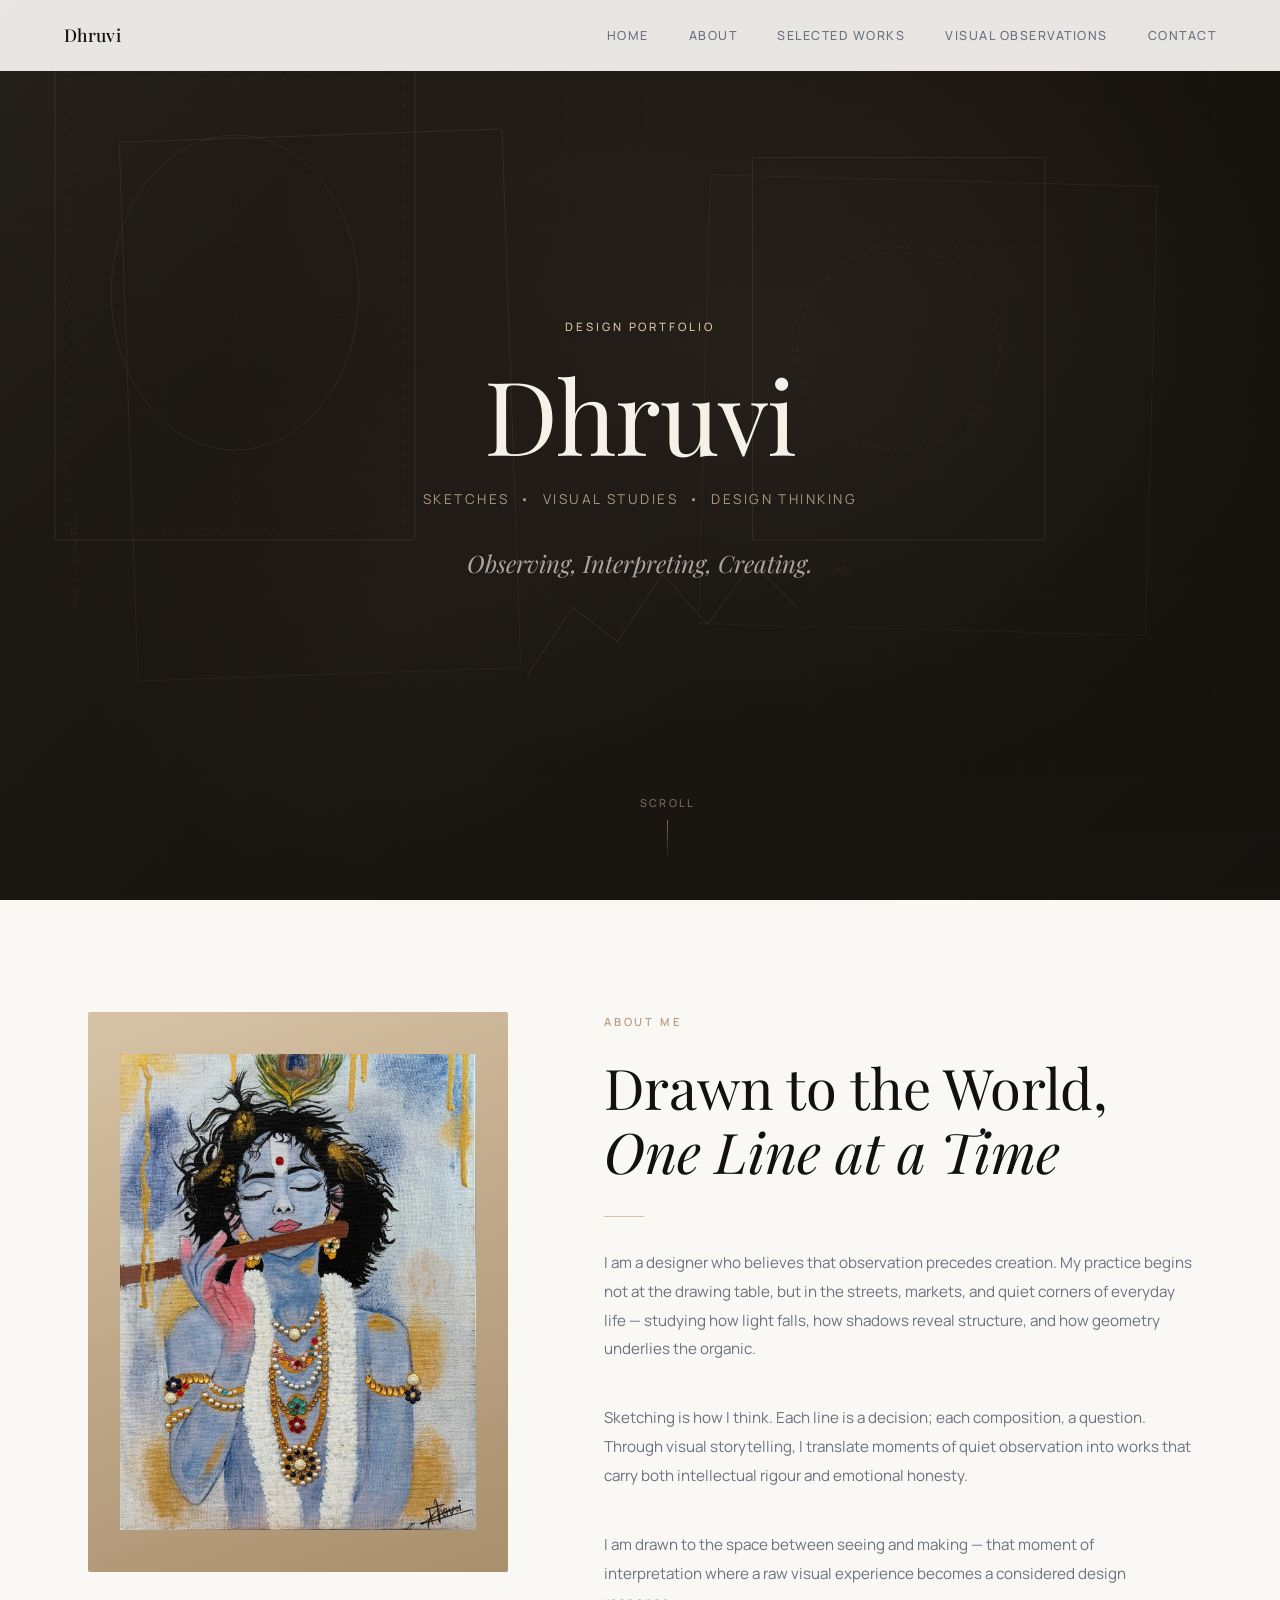
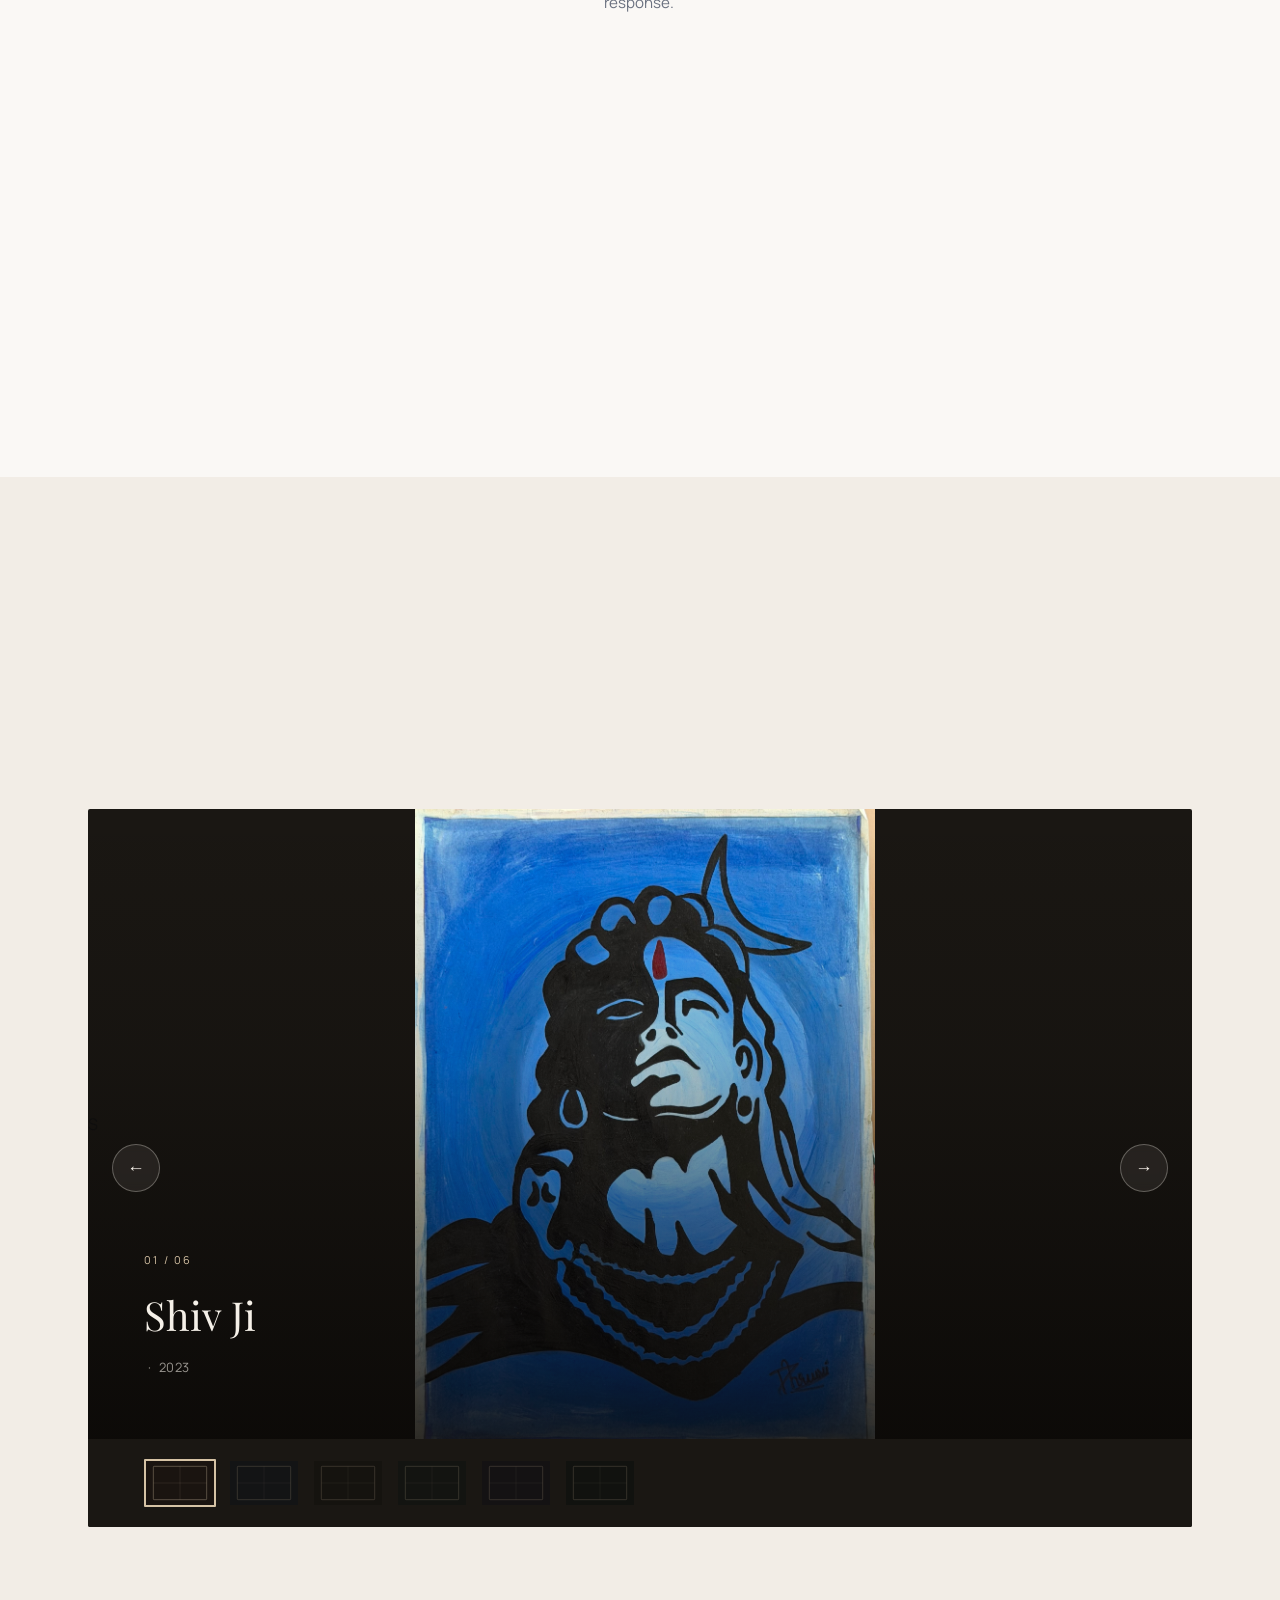
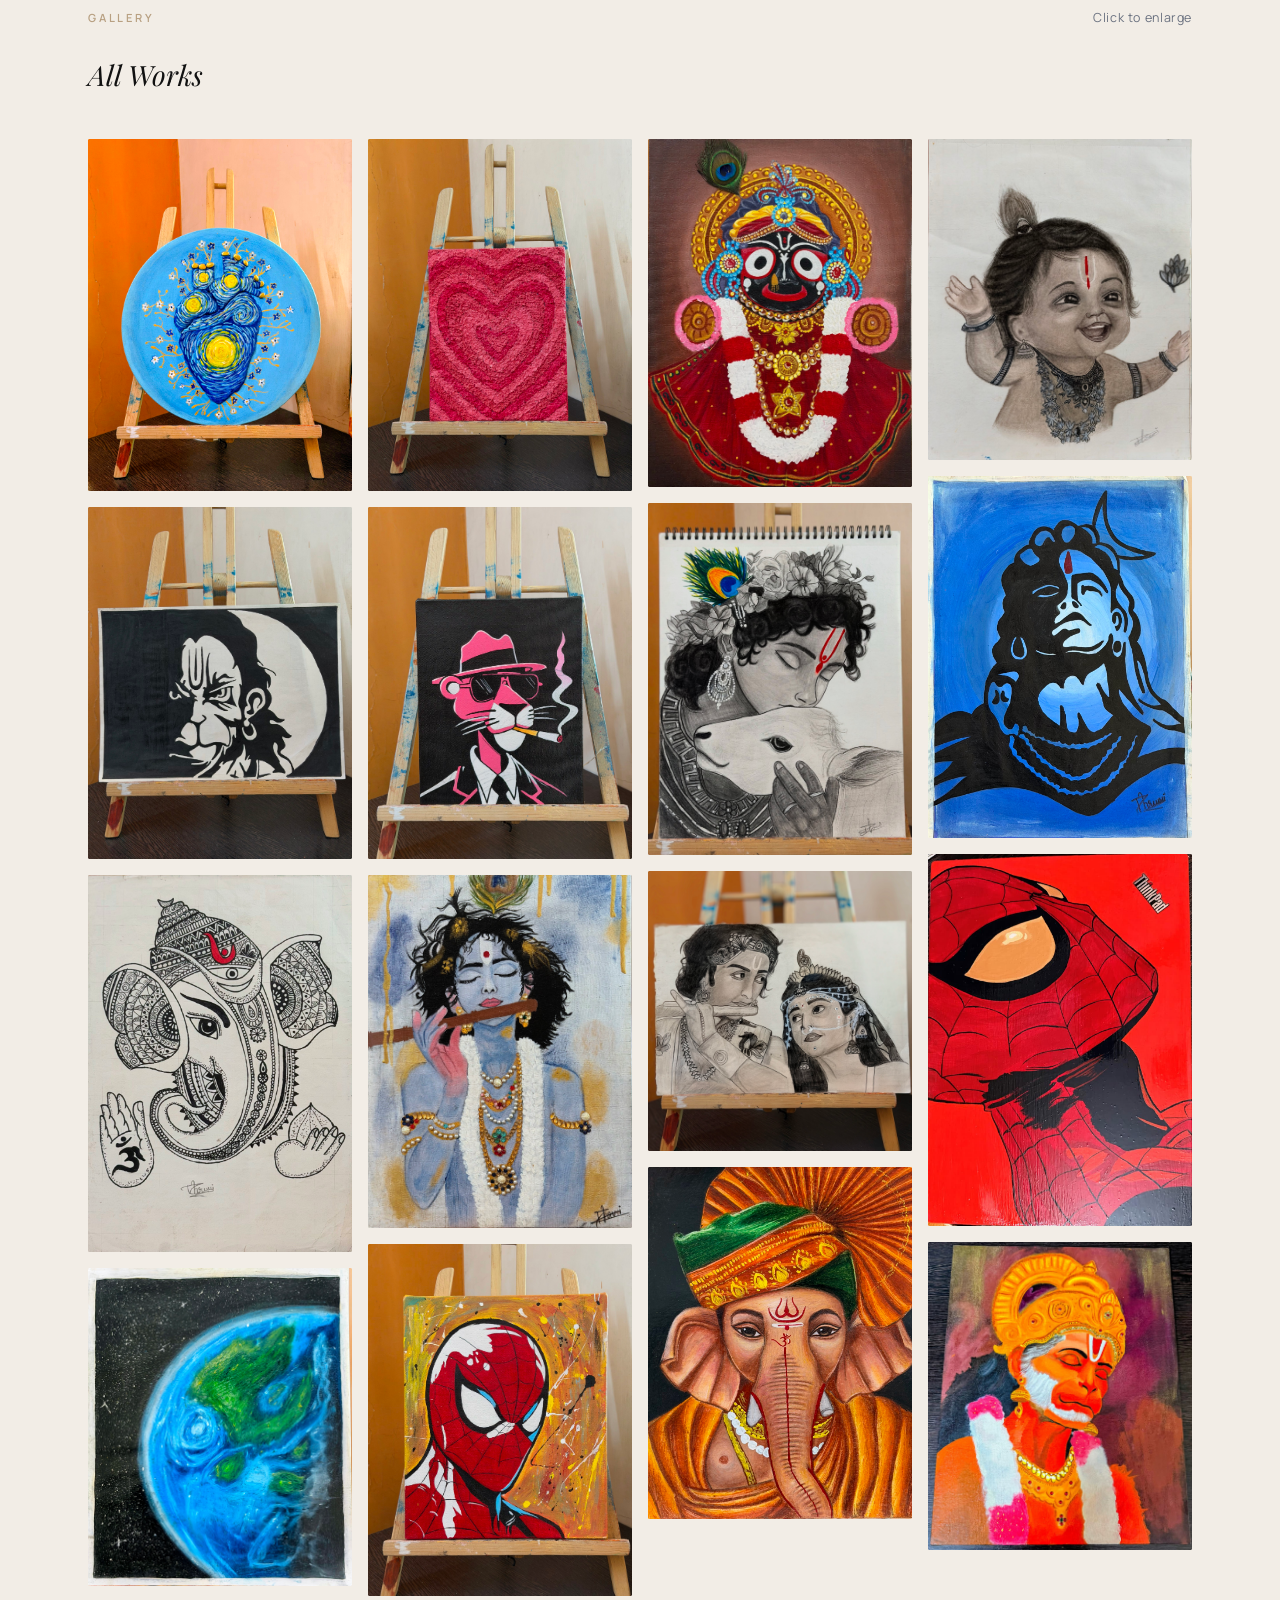
==== commit cd0c212f: "Changed the timeline" ====
--- a/index.html
+++ b/index.html
@@ -152,7 +152,7 @@
           <div class="slide-info">
             <p class="slide-num">01 / 06</p>
             <h3 class="slide-title">Shiv Ji</h3>
-            <p class="slide-meta">&nbsp;·&nbsp; 2026</p>
+            <p class="slide-meta">&nbsp;·&nbsp; 2023</p>
             <p class="slide-caption"></p>
           </div>
         </div>
@@ -166,7 +166,7 @@
           <div class="slide-info">
             <p class="slide-num">02 / 06</p>
             <h3 class="slide-title">Radha & Krishna</h3>
-            <p class="slide-meta">&nbsp;·&nbsp; 2025</p>
+            <p class="slide-meta">&nbsp;·&nbsp; 2022</p>
             <p class="slide-caption"></p>
           </div>
         </div>
@@ -194,7 +194,7 @@
           <div class="slide-info">
             <p class="slide-num">04 / 06</p>
             <h3 class="slide-title">Ganesha Mandala</h3>
-            <p class="slide-meta">Pen & Ink with Annotations &nbsp;·&nbsp; 2025</p>
+            <p class="slide-meta">Pen & Ink with Annotations &nbsp;·&nbsp; 2023</p>
             <p class="slide-caption"></p>
           </div>
         </div>
@@ -208,10 +208,10 @@
           <div class="slide-info">
             <p class="slide-num">05 / 06</p>
             <h3 class="slide-title">Kanha</h3>
-            <p class="slide-meta">Pencil on Bristol Board &nbsp;·&nbsp; 2026</p>
+            <p class="slide-meta">Pencil on Bristol Board &nbsp;·&nbsp; 2024</p>
             <p class="slide-caption"></p>
           </div>
-        </div>
+        </div>  
 
         <!-- Slide 6 -->
         <div class="carousel-slide">
@@ -577,11 +577,11 @@
   { src: './img/img13.jpg', name: 'Krishna with Flute',  medium: 'Mixed Media on Canvas',   year: 2025 },
   { src: './img/img10.jpg', name: 'Spider-Man',          medium: 'Acrylic on Canvas',       year: 2026 },
   { src: './img/img3.jpg', name: 'Jagrnath',          medium: 'Acrylic on Canvas',       year: 2026 },
-  { src: './img/img4.jpg', name: 'Kanha',          medium: 'Acrylic on Canvas',       year: 2025 },
-  { src: './img/img5.jpg', name: 'Radhna & Krishna',          medium: 'Acrylic on Canvas',       year: 2024 },
+  { src: './img/img4.jpg', name: 'Kanha',          medium: 'Acrylic on Canvas',       year: 2024 },
+  { src: './img/img5.jpg', name: 'Radhna & Krishna',          medium: 'Acrylic on Canvas',       year: 2022 },
   { src: './img/img8.jpg', name: 'Vighnaharta',          medium: 'Acrylic on Canvas',       year: 2026 },
   { src: './img/img11.jpg', name: 'Little Kanha',          medium: 'Acrylic on Canvas',       year: 2024 },
-  { src: './img/img12.jpg', name: 'Shiv Ji',          medium: 'Acrylic on Canvas',       year: 2024 },
+  { src: './img/img12.jpg', name: 'Shiv Ji',          medium: 'Acrylic on Canvas',       year: 2023 },
   { src: './img/img15.png', name: 'Spider-Man Painted on a Laptop',          medium: 'Acrylic on Laptop',       year: 2026 },
   { src: './img/img16.png', name: 'Hanuman Ji',          medium: 'Acrylic on Canvas',       year: 2026 },
 ];
